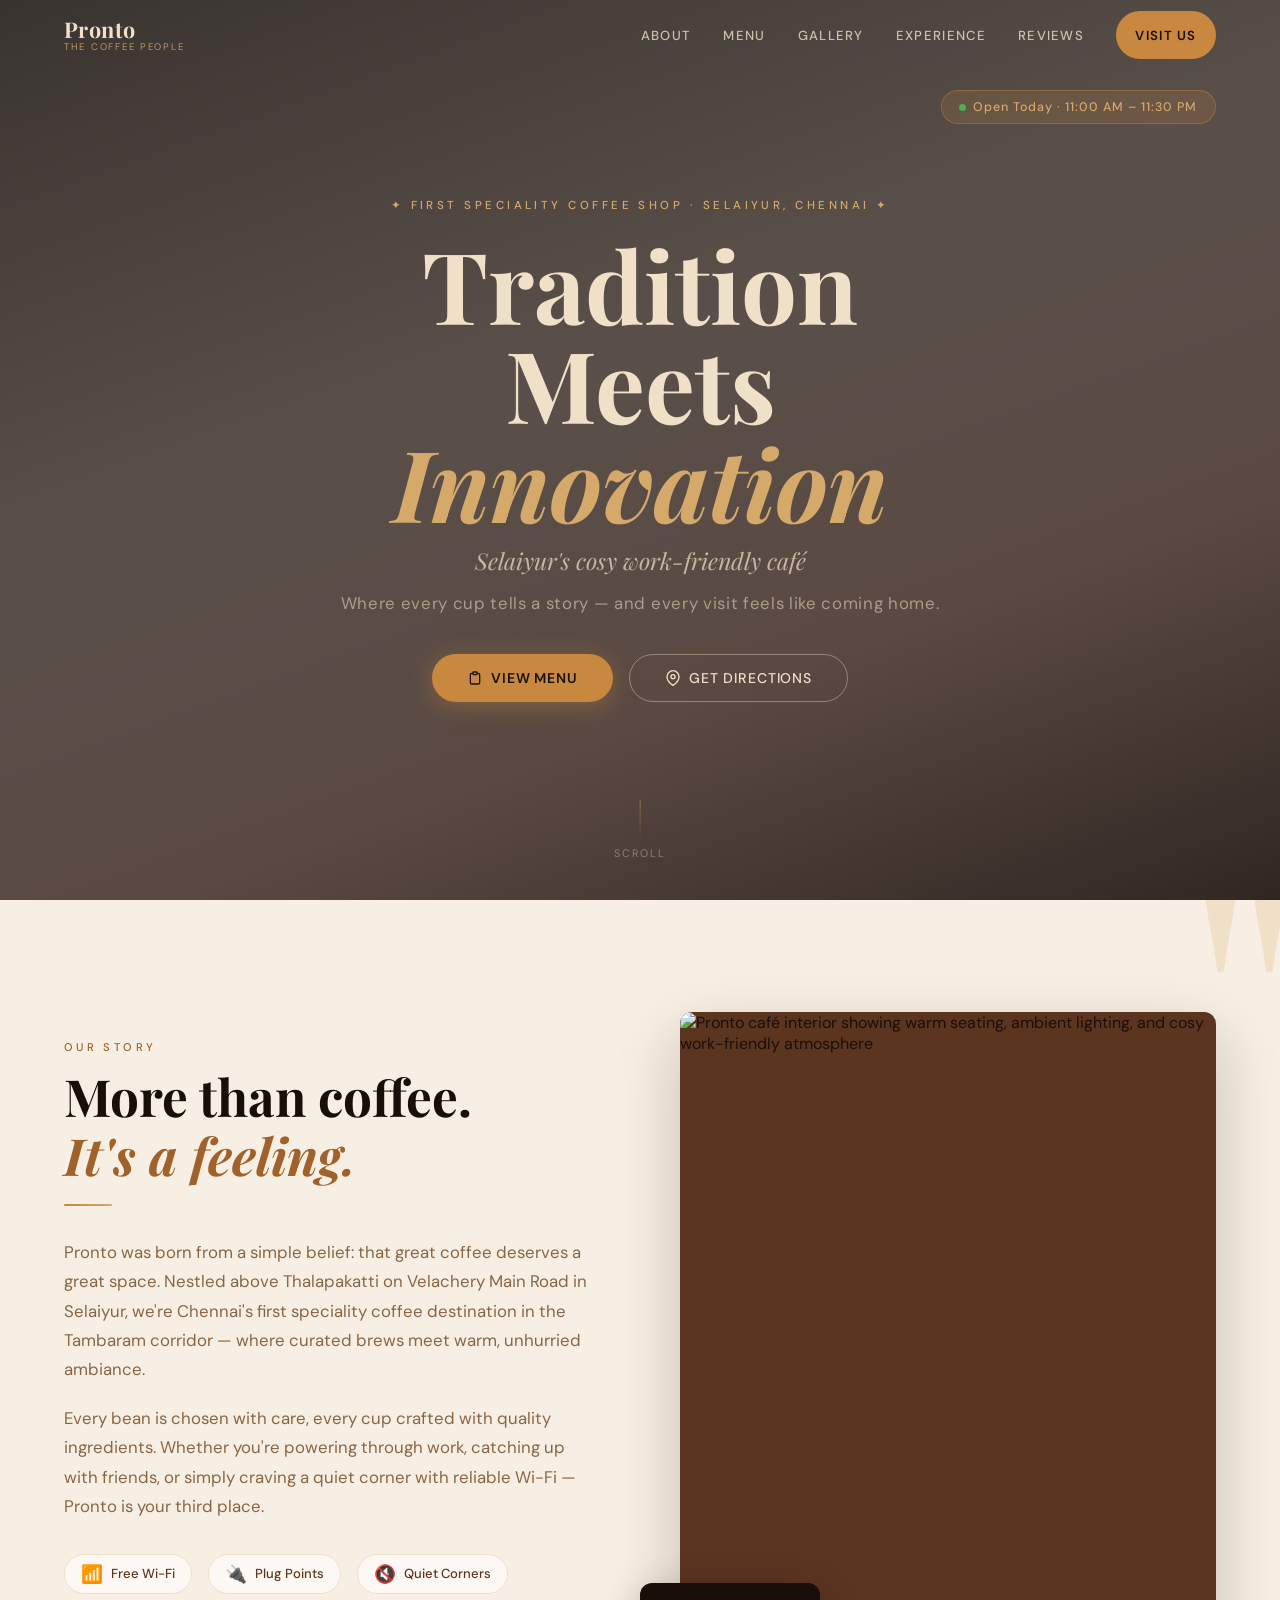
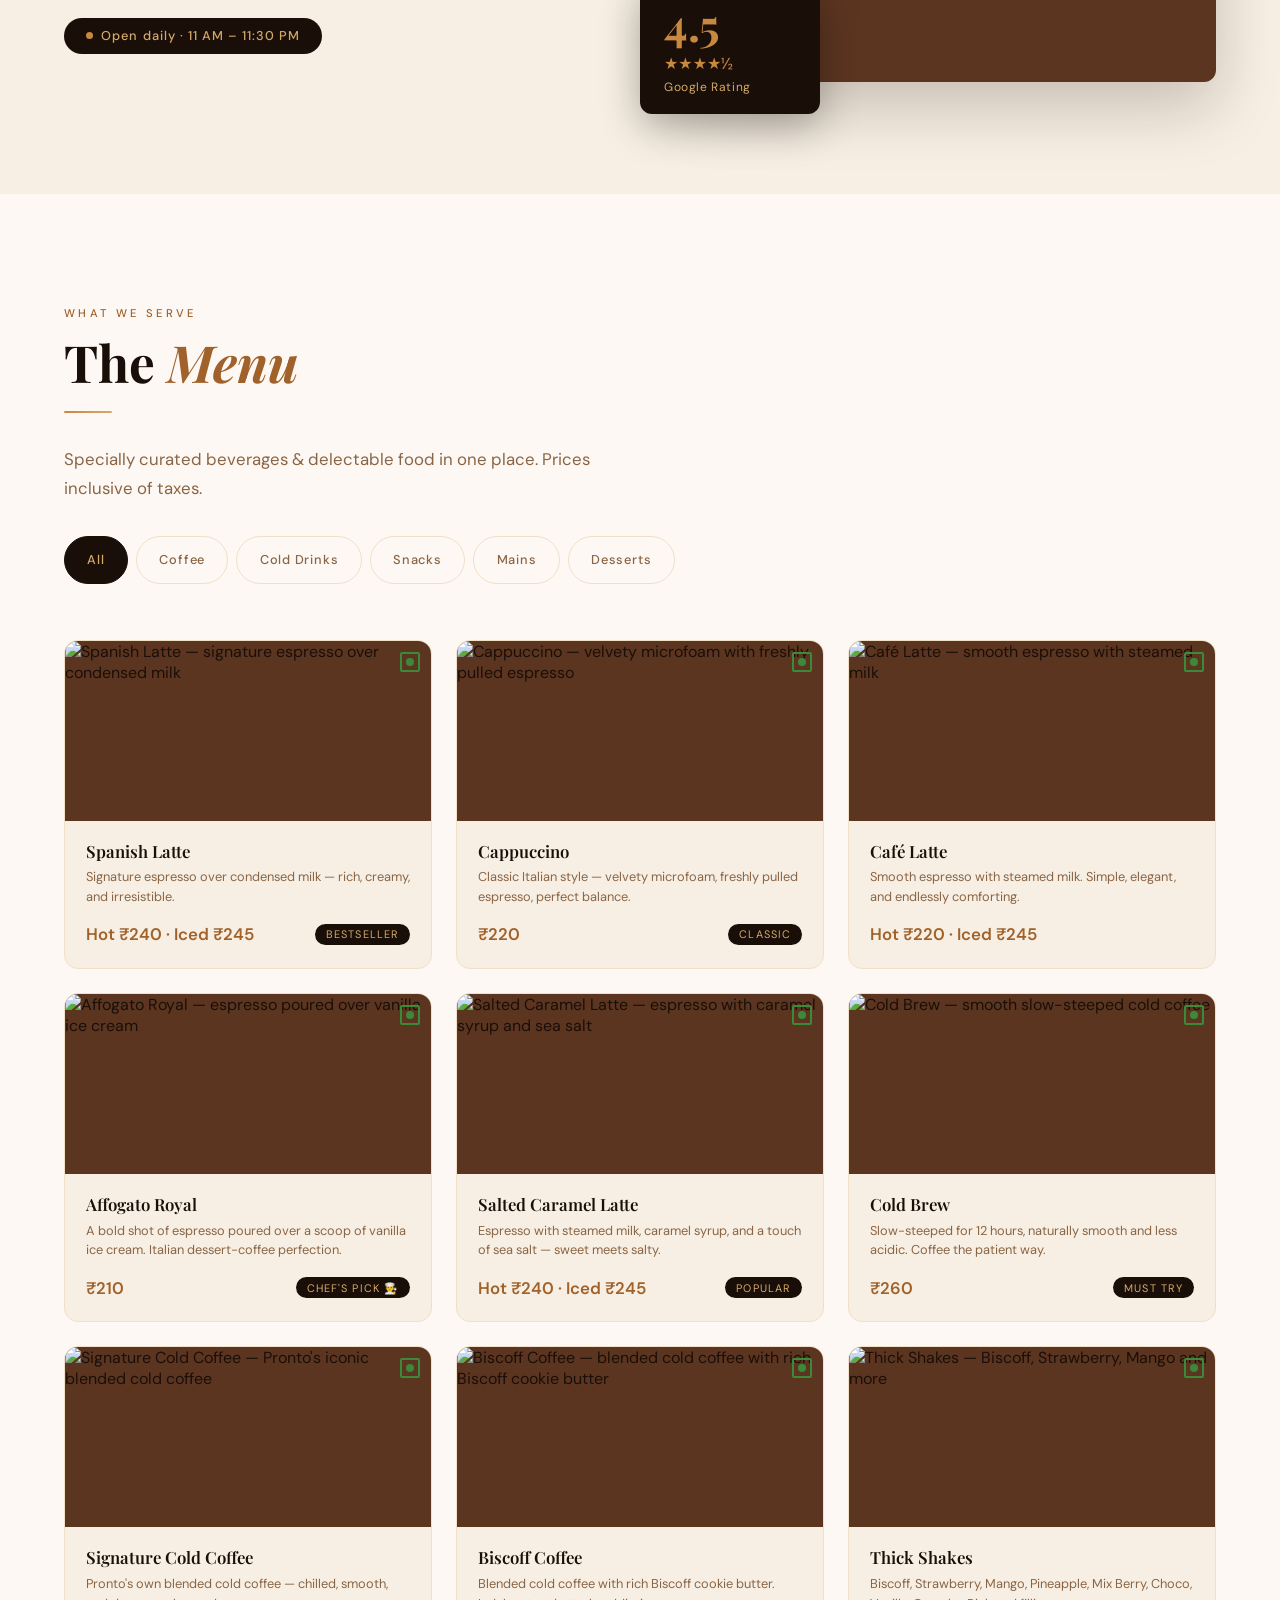
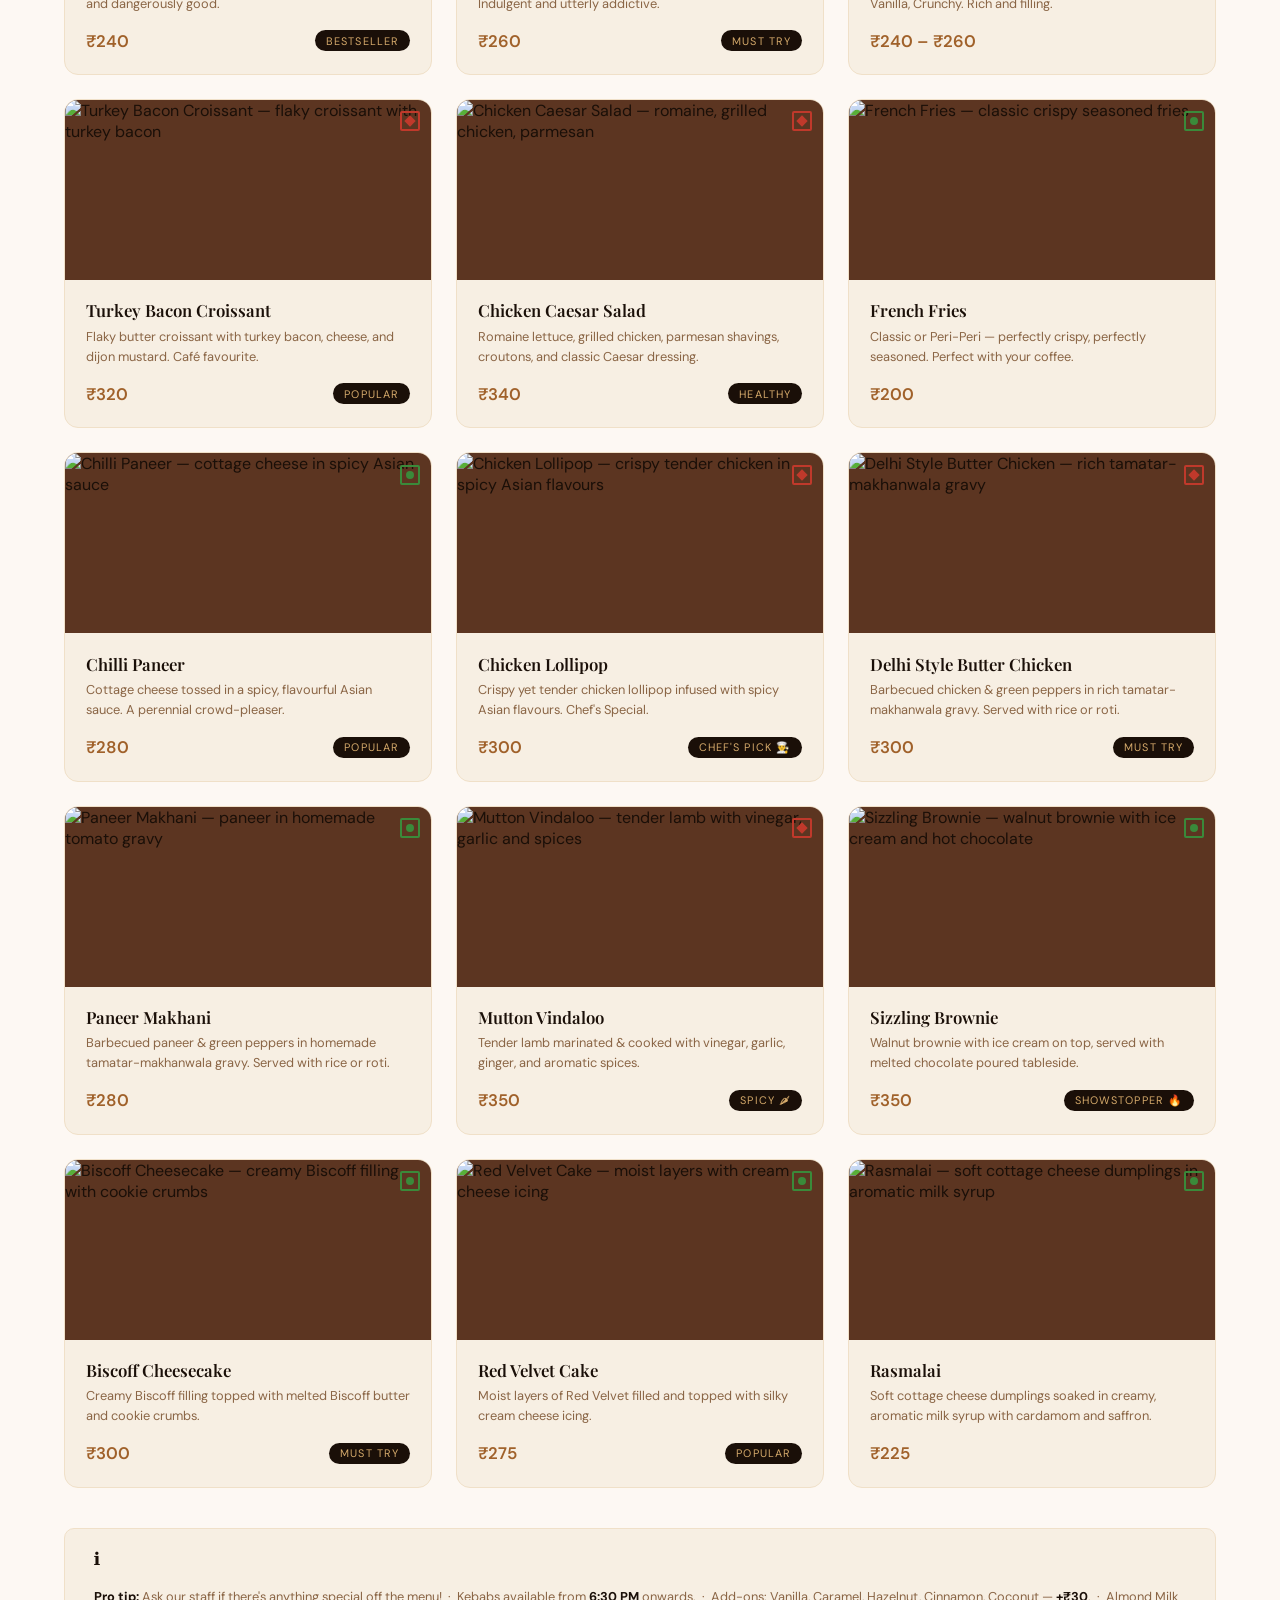
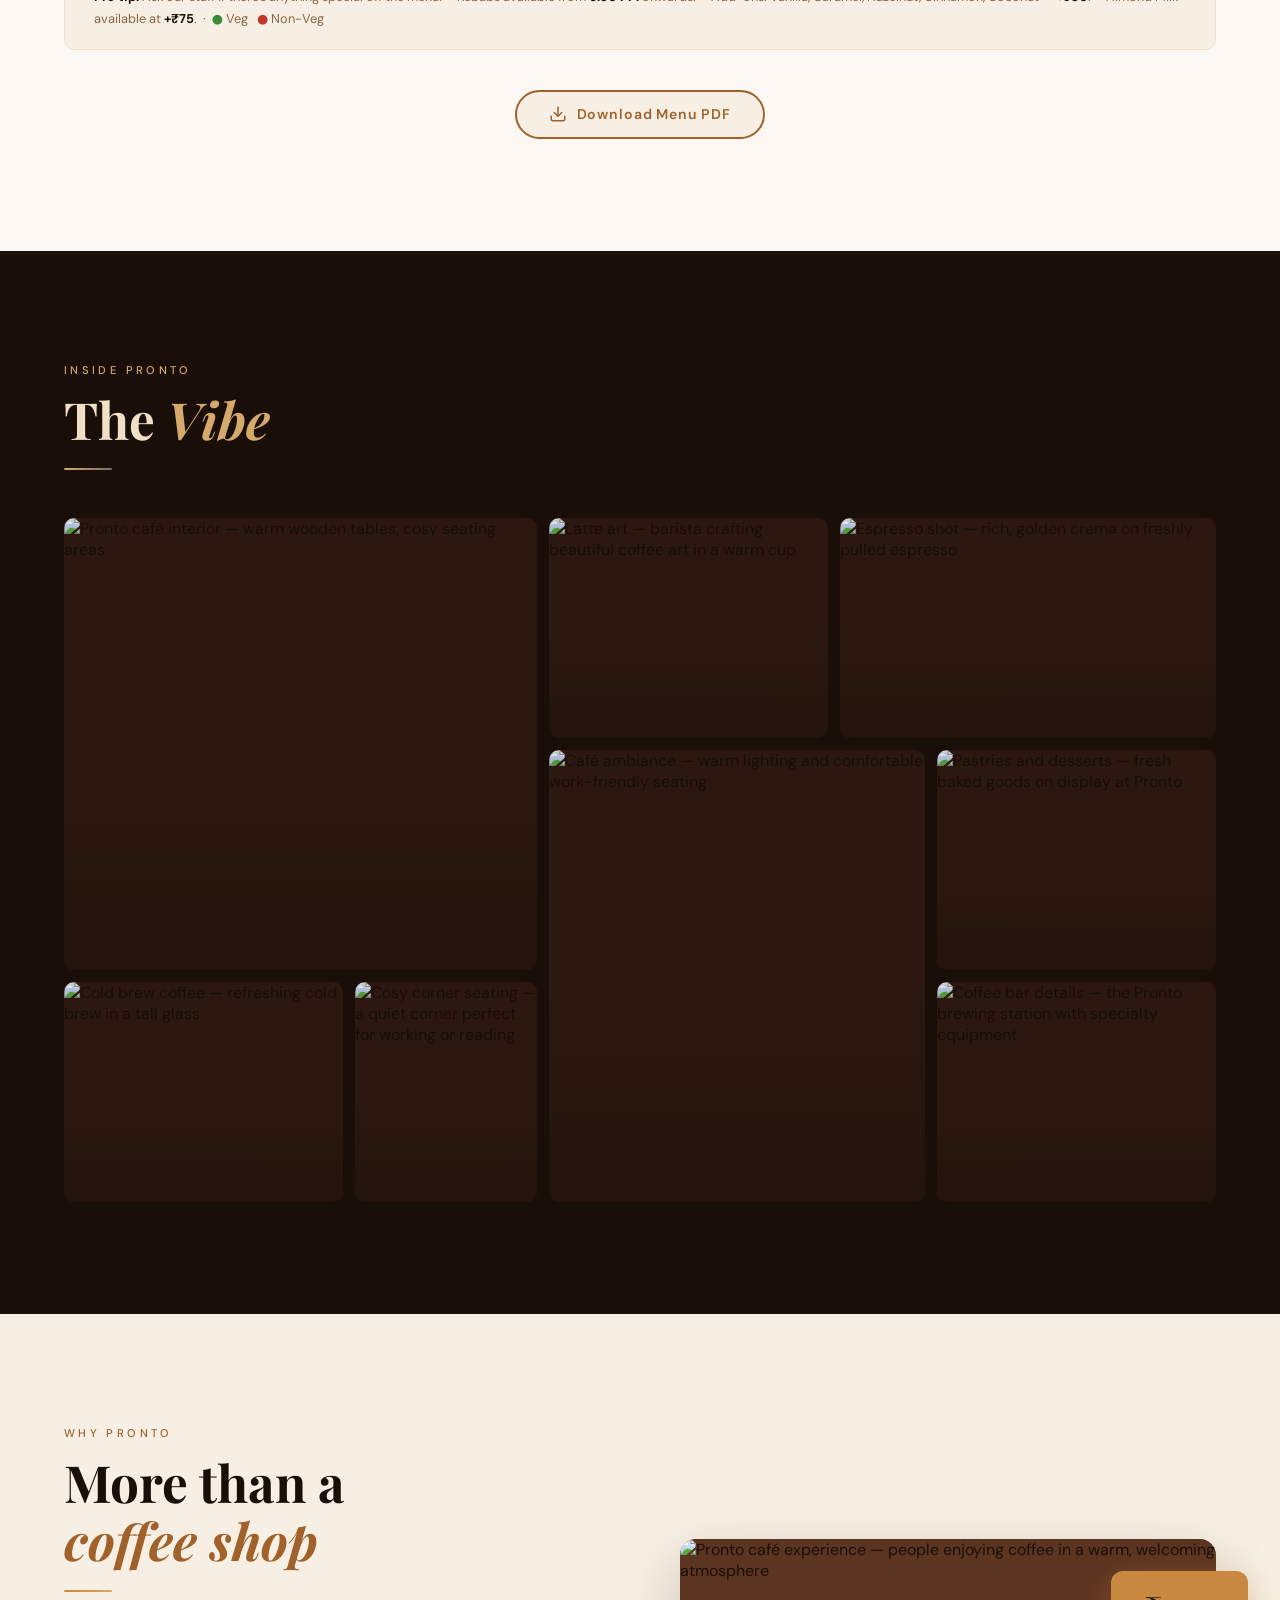
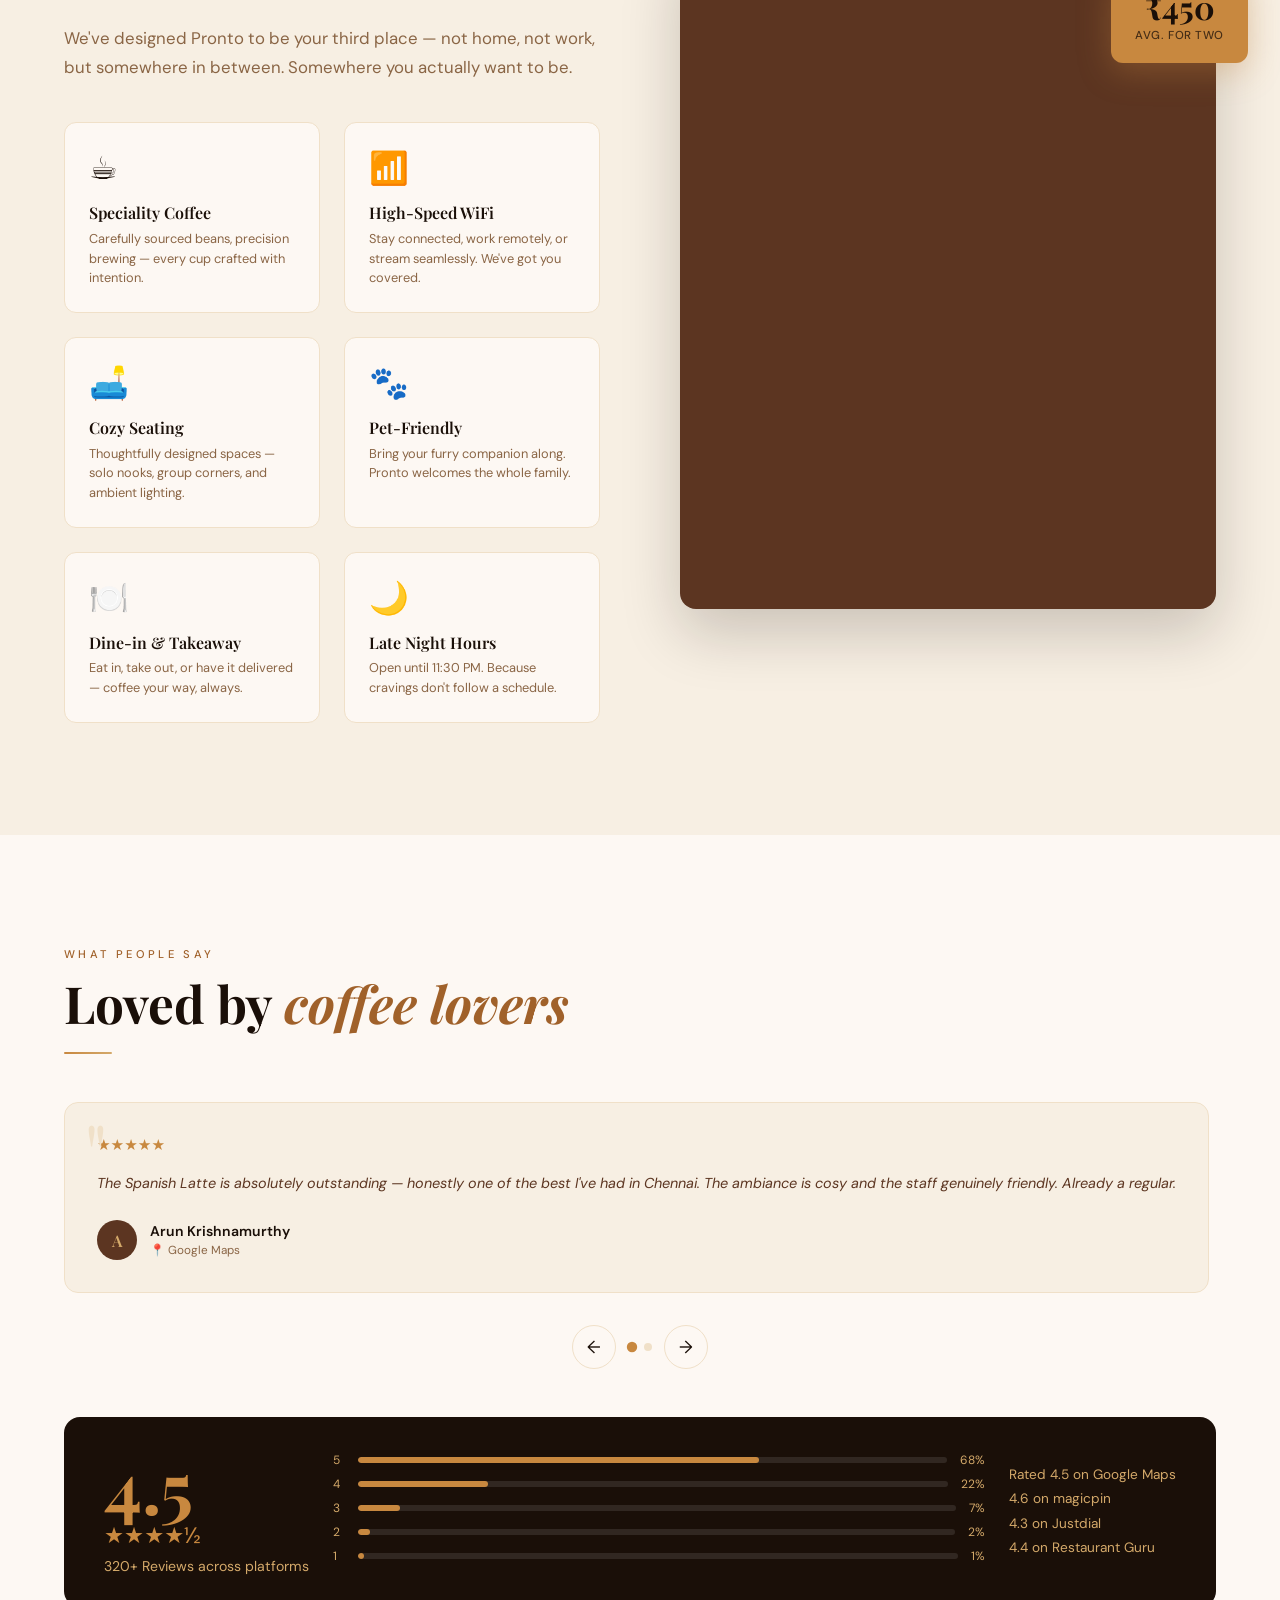
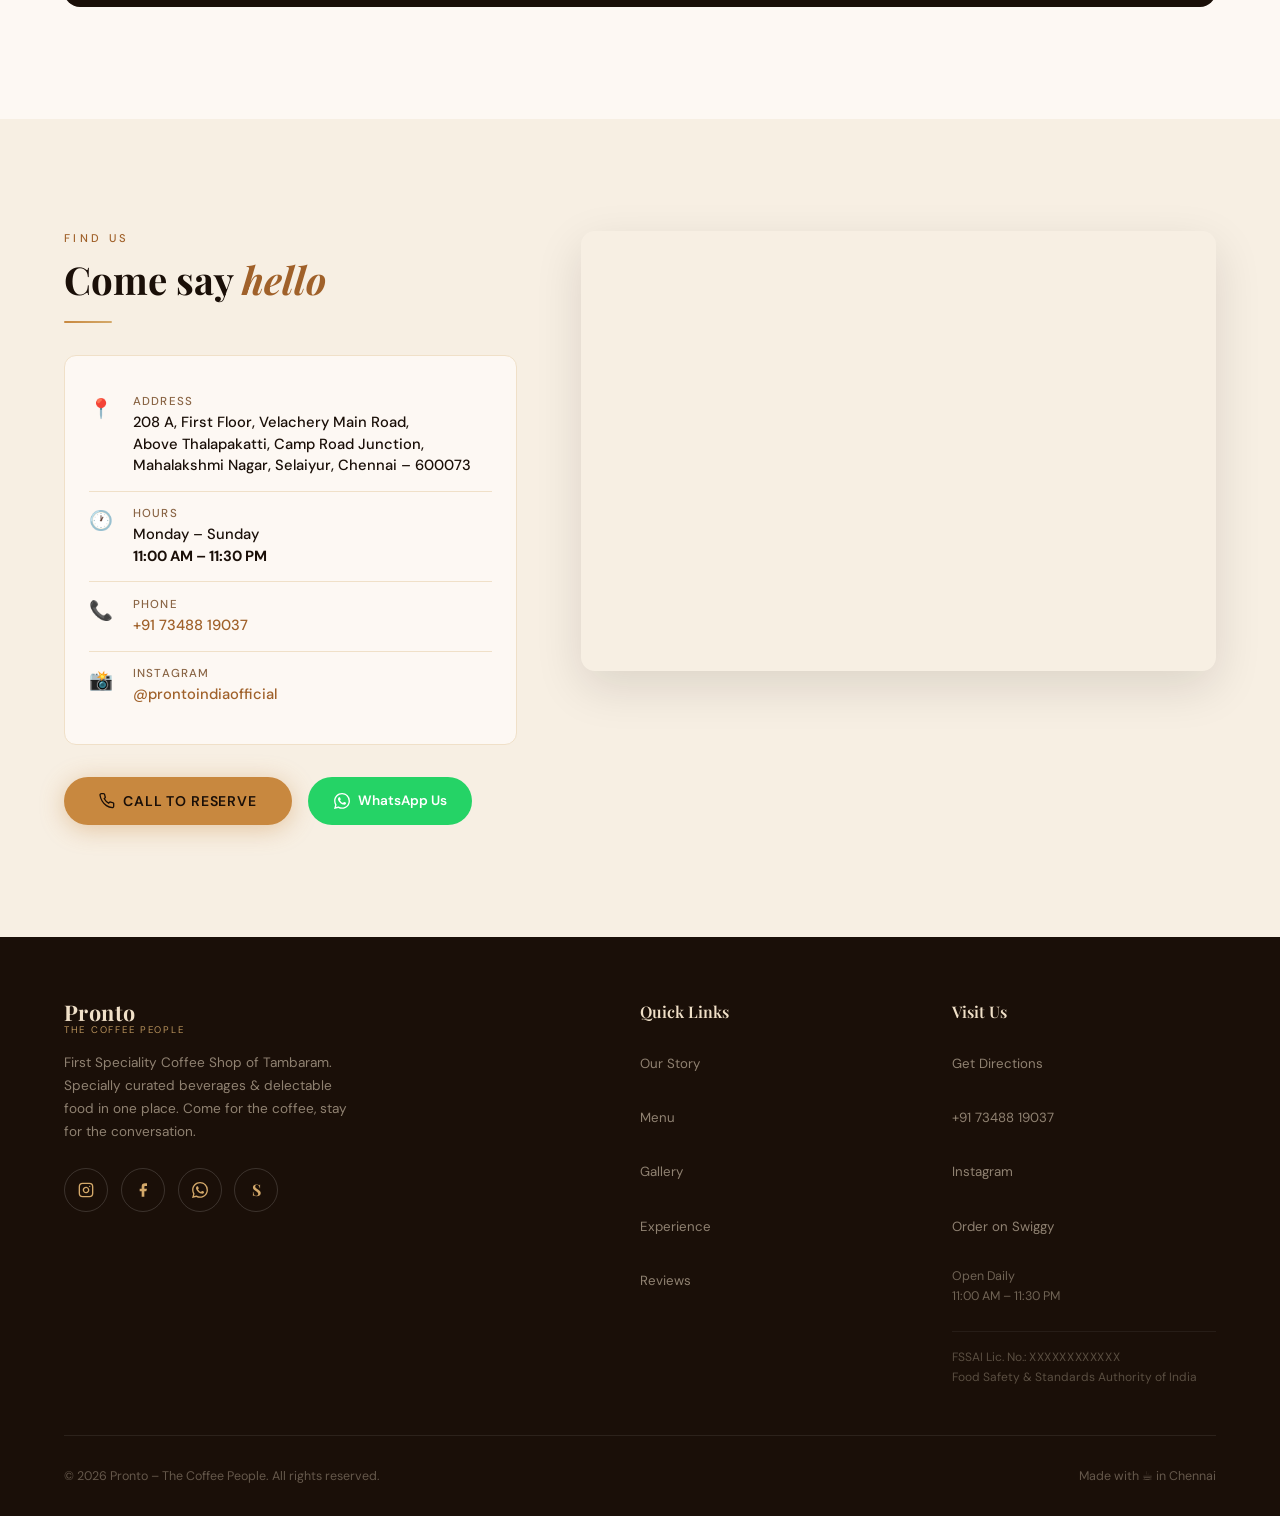
==== index.html @ de1a7214 "Add files via upload" ====
<!DOCTYPE html>
<html lang="en">
<head>
  <meta charset="UTF-8" />
  <meta name="viewport" content="width=device-width, initial-scale=1.0" />
  <title>Pronto - The Coffee People | Cafe in Selaiyur, Chennai</title>
  <meta name="description" content="Pronto – The Coffee People. Selaiyur's cosiest work-friendly speciality café above Thalapakatti, Chennai. Brewing conversations since day one. Open 11 AM–11:30 PM daily." />
  <meta name="keywords" content="cafe selaiyur, coffee shop Chennai, speciality coffee Tambaram, work friendly cafe Chennai, Pronto coffee, cafe near me Selaiyur" />
  <meta property="og:title" content="Pronto – The Coffee People | Cafe in Selaiyur, Chennai" />
  <meta property="og:description" content="Selaiyur's cosy work-friendly speciality café. Free Wi-Fi, plug points, quiet corners. Open 11 AM–11:30 PM." />
  <meta property="og:type" content="restaurant" />
  <meta name="robots" content="index, follow" />
  <link rel="preconnect" href="https://fonts.googleapis.com" />
  <link rel="preconnect" href="https://fonts.gstatic.com" crossorigin />
  <link href="https://fonts.googleapis.com/css2?family=Playfair+Display:ital,wght@0,400;0,600;0,700;1,400;1,600&family=DM+Sans:wght@300;400;500;600&display=swap" rel="stylesheet" />

  <!-- Restaurant JSON-LD Schema -->
  <script type="application/ld+json">
  {
    "@context": "https://schema.org",
    "@type": "CafeOrCoffeeShop",
    "name": "Pronto – The Coffee People",
    "description": "First Speciality Coffee Shop in Selaiyur/Tambaram, Chennai. Brewed for Conversations.",
    "url": "https://prontoindiaofficial.com",
    "telephone": "+917348819037",
    "priceRange": "₹₹",
    "servesCuisine": ["Coffee", "Continental", "Indian", "Desserts"],
    "address": {
      "@type": "PostalAddress",
      "streetAddress": "208 A, First Floor, Velachery Main Road, Above Thalapakatti, Camp Road Junction, Mahalakshmi Nagar",
      "addressLocality": "Selaiyur",
      "addressRegion": "Tamil Nadu",
      "postalCode": "600073",
      "addressCountry": "IN"
    },
    "geo": {
      "@type": "GeoCoordinates",
      "latitude": 12.9228131,
      "longitude": 80.1431467
    },
    "openingHoursSpecification": [
      {
        "@type": "OpeningHoursSpecification",
        "dayOfWeek": ["Monday","Tuesday","Wednesday","Thursday","Friday","Saturday","Sunday"],
        "opens": "11:00",
        "closes": "23:30"
      }
    ],
    "aggregateRating": {
      "@type": "AggregateRating",
      "ratingValue": "4.5",
      "reviewCount": "320",
      "bestRating": "5"
    },
    "amenityFeature": [
      {"@type": "LocationFeatureSpecification", "name": "Free Wi-Fi", "value": true},
      {"@type": "LocationFeatureSpecification", "name": "Power Outlets", "value": true},
      {"@type": "LocationFeatureSpecification", "name": "Pet Friendly", "value": true},
      {"@type": "LocationFeatureSpecification", "name": "Takeaway", "value": true}
    ],
    "sameAs": [
      "https://instagram.com/prontoindiaofficial",
      "https://www.facebook.com/cafeprontoindia/"
    ]
  }
  </script>

  <style>
    /* ========== ROOT VARIABLES ========== */
    :root {
      --espresso: #1a0f08;
      --dark-roast: #2c1810;
      --brown: #5c3521;
      --caramel: #a0612a;
      --gold: #c8883f;
      --latte: #d4a96a;
      --cream: #f0e0c8;
      --oat: #f7efe3;
      --white: #fdf8f3;
      --text-dark: #1a0f08;
      --text-mid: #5c3521;
      --text-light: #8a6545;
      --font-display: 'Playfair Display', Georgia, serif;
      --font-body: 'DM Sans', system-ui, sans-serif;
      --transition: 0.35s cubic-bezier(0.4, 0, 0.2, 1);
      --mobile-bar-height: 64px;
    }

    /* ========== RESET & BASE ========== */
    *, *::before, *::after { box-sizing: border-box; margin: 0; padding: 0; }
    html { scroll-behavior: smooth; font-size: 16px; }
    body {
      font-family: var(--font-body);
      background: var(--white);
      color: var(--text-dark);
      overflow-x: hidden;
      -webkit-font-smoothing: antialiased;
      /* Reserve space for mobile sticky bar */
      padding-bottom: var(--mobile-bar-height);
    }
    @media (min-width: 701px) { body { padding-bottom: 0; } }
    img { max-width: 100%; display: block; }
    a { color: inherit; text-decoration: none; }
    button { font-family: var(--font-body); }

    /* ========== SKIP LINK (A11y) ========== */
    .skip-link {
      position: absolute;
      top: -100px;
      left: 1rem;
      background: var(--gold);
      color: var(--espresso);
      padding: 0.5rem 1rem;
      border-radius: 4px;
      font-weight: 600;
      z-index: 9999;
      transition: top 0.2s;
    }
    .skip-link:focus { top: 1rem; }

    /* ========== SCROLL ANIMATIONS ========== */
    .reveal { opacity: 0; transform: translateY(36px); transition: opacity 0.7s ease, transform 0.7s ease; }
    .reveal.visible { opacity: 1; transform: translateY(0); }
    .reveal-left { opacity: 0; transform: translateX(-40px); transition: opacity 0.7s ease, transform 0.7s ease; }
    .reveal-left.visible { opacity: 1; transform: translateX(0); }
    .reveal-right { opacity: 0; transform: translateX(40px); transition: opacity 0.7s ease, transform 0.7s ease; }
    .reveal-right.visible { opacity: 1; transform: translateX(0); }
    @media (prefers-reduced-motion: reduce) {
      .reveal, .reveal-left, .reveal-right { opacity: 1; transform: none; transition: none; }
    }

    /* ========== NAV ========== */
    nav {
      position: fixed;
      top: 0; left: 0; right: 0;
      z-index: 100;
      padding: 0 5%;
      height: 70px;
      display: flex;
      align-items: center;
      justify-content: space-between;
      background: transparent;
      transition: background var(--transition), backdrop-filter var(--transition), box-shadow var(--transition);
    }
    nav.scrolled {
      background: rgba(26, 15, 8, 0.93);
      backdrop-filter: blur(12px);
      -webkit-backdrop-filter: blur(12px);
      box-shadow: 0 2px 30px rgba(0,0,0,0.25);
    }
    .nav-logo {
      font-family: var(--font-display);
      font-size: 1.35rem;
      font-weight: 700;
      color: var(--cream);
      letter-spacing: 0.02em;
      display: flex;
      flex-direction: column;
      line-height: 1.1;
    }
    .nav-logo span {
      font-size: 0.6rem;
      font-family: var(--font-body);
      font-weight: 400;
      letter-spacing: 0.18em;
      text-transform: uppercase;
      color: var(--latte);
      opacity: 0.85;
    }
    .nav-links {
      display: flex;
      gap: 2rem;
      list-style: none;
    }
    .nav-links a {
      font-size: 0.82rem;
      letter-spacing: 0.1em;
      text-transform: uppercase;
      color: var(--cream);
      opacity: 0.8;
      transition: opacity var(--transition), color var(--transition);
      font-weight: 500;
      min-height: 48px;
      display: flex;
      align-items: center;
    }
    .nav-links a:hover, .nav-links a:focus { opacity: 1; color: var(--latte); outline: 2px solid var(--latte); outline-offset: 4px; border-radius: 2px; }
    .nav-cta {
      background: var(--gold) !important;
      color: var(--espresso) !important;
      padding: 0.45rem 1.2rem !important;
      border-radius: 2rem;
      font-weight: 600 !important;
      opacity: 1 !important;
      transition: background var(--transition), transform var(--transition) !important;
      outline-color: var(--cream) !important;
    }
    .nav-cta:hover, .nav-cta:focus { background: var(--latte) !important; transform: scale(1.04) !important; }

    .hamburger {
      display: none;
      flex-direction: column;
      gap: 5px;
      cursor: pointer;
      background: none;
      border: none;
      padding: 12px;
      min-width: 48px;
      min-height: 48px;
      justify-content: center;
      align-items: center;
    }
    .hamburger span {
      display: block;
      width: 24px;
      height: 2px;
      background: var(--cream);
      border-radius: 2px;
      transition: var(--transition);
    }
    .hamburger:focus { outline: 2px solid var(--latte); outline-offset: 4px; border-radius: 4px; }
    .mobile-menu {
      display: none;
      position: fixed;
      top: 70px; left: 0; right: 0;
      background: rgba(26, 15, 8, 0.97);
      backdrop-filter: blur(16px);
      -webkit-backdrop-filter: blur(16px);
      padding: 1.5rem 5%;
      z-index: 99;
      flex-direction: column;
      gap: 0.5rem;
    }
    .mobile-menu.open { display: flex; }
    .mobile-menu a {
      color: var(--cream);
      font-size: 1rem;
      padding: 0.8rem 0;
      border-bottom: 1px solid rgba(255,255,255,0.08);
      letter-spacing: 0.06em;
      transition: color var(--transition);
      min-height: 48px;
      display: flex;
      align-items: center;
    }
    .mobile-menu a:hover, .mobile-menu a:focus { color: var(--latte); }

    /* ========== HERO ========== */
    #hero {
      position: relative;
      min-height: 100vh;
      display: flex;
      align-items: center;
      justify-content: center;
      overflow: hidden;
    }
    /* Full-width hero background image with overlay */
    .hero-bg {
      position: absolute;
      inset: 0;
      background-image: url('https://images.unsplash.com/photo-1554118811-1e0d58224f24?w=1600&q=85&auto=format&fit=crop');
      background-size: cover;
      background-position: center 40%;
      background-repeat: no-repeat;
    }
    .hero-bg::after {
      content: '';
      position: absolute;
      inset: 0;
      background: linear-gradient(
        160deg,
        rgba(14, 8, 4, 0.82) 0%,
        rgba(26, 14, 8, 0.72) 40%,
        rgba(44, 24, 16, 0.78) 70%,
        rgba(20, 10, 4, 0.88) 100%
      );
    }
    .hero-hours-badge {
      position: absolute;
      top: 90px;
      right: 5%;
      background: rgba(200, 136, 63, 0.18);
      border: 1px solid rgba(200, 136, 63, 0.4);
      backdrop-filter: blur(8px);
      -webkit-backdrop-filter: blur(8px);
      border-radius: 2rem;
      padding: 0.5rem 1.1rem;
      color: var(--latte);
      font-size: 0.78rem;
      font-weight: 500;
      letter-spacing: 0.08em;
      display: flex;
      align-items: center;
      gap: 0.45rem;
      z-index: 3;
    }
    .hours-dot {
      width: 7px; height: 7px;
      border-radius: 50%;
      background: #4caf50;
      animation: pulse 2s infinite;
      flex-shrink: 0;
    }
    @keyframes pulse { 0%,100% { opacity: 1; box-shadow: 0 0 0 0 rgba(76,175,80,0.5); } 50% { opacity: 0.7; box-shadow: 0 0 0 5px rgba(76,175,80,0); } }

    .hero-content {
      position: relative;
      z-index: 2;
      text-align: center;
      padding: 0 5%;
      max-width: 820px;
    }
    .hero-eyebrow {
      font-size: 0.72rem;
      letter-spacing: 0.3em;
      text-transform: uppercase;
      color: var(--latte);
      margin-bottom: 1.4rem;
      font-weight: 500;
      opacity: 0;
      animation: fadeUp 0.8s 0.3s forwards;
    }
    .hero-title {
      font-family: var(--font-display);
      font-size: clamp(2.8rem, 8vw, 6.2rem);
      font-weight: 700;
      color: var(--cream);
      line-height: 1.0;
      margin-bottom: 0.3rem;
      opacity: 0;
      animation: fadeUp 0.9s 0.5s forwards;
    }
    .hero-title em { font-style: italic; color: var(--latte); }
    .hero-tagline {
      font-family: var(--font-display);
      font-size: clamp(1rem, 2.5vw, 1.45rem);
      color: rgba(240, 224, 200, 0.72);
      font-style: italic;
      margin-top: 0.8rem;
      margin-bottom: 1rem;
      opacity: 0;
      animation: fadeUp 0.9s 0.7s forwards;
    }
    .hero-subtext {
      font-size: clamp(0.88rem, 1.8vw, 1.05rem);
      color: rgba(240, 224, 200, 0.55);
      margin-bottom: 2.5rem;
      opacity: 0;
      animation: fadeUp 0.9s 0.8s forwards;
      letter-spacing: 0.04em;
    }
    .hero-ctas {
      display: flex;
      gap: 1rem;
      justify-content: center;
      flex-wrap: wrap;
      opacity: 0;
      animation: fadeUp 0.9s 0.9s forwards;
    }
    @keyframes fadeUp {
      from { opacity: 0; transform: translateY(20px); }
      to { opacity: 1; transform: translateY(0); }
    }
    .btn-primary {
      background: var(--gold);
      color: var(--espresso);
      padding: 0.9rem 2.2rem;
      border-radius: 3rem;
      font-size: 0.88rem;
      font-weight: 600;
      letter-spacing: 0.06em;
      text-transform: uppercase;
      cursor: pointer;
      transition: background var(--transition), transform var(--transition), box-shadow var(--transition);
      border: none;
      display: inline-flex;
      align-items: center;
      gap: 0.5rem;
      box-shadow: 0 4px 24px rgba(200, 136, 63, 0.4);
      min-height: 48px;
    }
    .btn-primary:hover, .btn-primary:focus { background: var(--latte); transform: translateY(-2px); box-shadow: 0 8px 32px rgba(200, 136, 63, 0.5); outline: 2px solid var(--cream); outline-offset: 3px; }
    .btn-outline {
      background: transparent;
      color: var(--cream);
      padding: 0.88rem 2.2rem;
      border-radius: 3rem;
      font-size: 0.88rem;
      font-weight: 500;
      letter-spacing: 0.06em;
      text-transform: uppercase;
      cursor: pointer;
      border: 1.5px solid rgba(240, 224, 200, 0.4);
      display: inline-flex;
      align-items: center;
      gap: 0.5rem;
      transition: border-color var(--transition), background var(--transition), transform var(--transition);
      min-height: 48px;
    }
    .btn-outline:hover, .btn-outline:focus { border-color: var(--latte); background: rgba(212, 169, 106, 0.12); transform: translateY(-2px); outline: 2px solid var(--latte); outline-offset: 3px; }
    .hero-scroll-hint {
      position: absolute;
      bottom: 2.5rem;
      left: 50%;
      transform: translateX(-50%);
      display: flex;
      flex-direction: column;
      align-items: center;
      gap: 0.4rem;
      color: rgba(240,224,200,0.4);
      font-size: 0.68rem;
      letter-spacing: 0.18em;
      text-transform: uppercase;
      animation: bob 2s ease-in-out infinite;
      z-index: 2;
    }
    @keyframes bob {
      0%, 100% { transform: translateX(-50%) translateY(0); }
      50% { transform: translateX(-50%) translateY(6px); }
    }
    .scroll-line { width: 1px; height: 40px; background: linear-gradient(to bottom, rgba(212, 169, 106, 0.5), transparent); }

    /* ========== MOBILE STICKY BOTTOM BAR ========== */
    .mobile-bottom-bar {
      display: none;
      position: fixed;
      bottom: 0; left: 0; right: 0;
      height: var(--mobile-bar-height);
      background: var(--espresso);
      border-top: 1px solid rgba(255,255,255,0.1);
      z-index: 200;
      box-shadow: 0 -4px 20px rgba(0,0,0,0.3);
    }
    .mobile-bottom-bar-inner {
      display: flex;
      height: 100%;
    }
    .mbb-btn {
      flex: 1;
      display: flex;
      flex-direction: column;
      align-items: center;
      justify-content: center;
      gap: 4px;
      color: var(--latte);
      font-size: 0.68rem;
      font-weight: 500;
      letter-spacing: 0.05em;
      text-transform: uppercase;
      border: none;
      background: transparent;
      cursor: pointer;
      min-height: 48px;
      padding: 0;
      transition: background var(--transition), color var(--transition);
      text-decoration: none;
    }
    .mbb-btn:hover, .mbb-btn:focus { background: rgba(200,136,63,0.15); color: var(--gold); outline: none; }
    .mbb-btn:focus-visible { outline: 2px solid var(--gold); outline-offset: -2px; }
    .mbb-icon { font-size: 1.3rem; line-height: 1; }
    .mbb-divider { width: 1px; background: rgba(255,255,255,0.1); align-self: stretch; margin: 12px 0; }
    .mbb-btn.order { background: rgba(200,136,63,0.2); color: var(--gold); }
    .mbb-btn.order:hover { background: rgba(200,136,63,0.35); }

    @media (max-width: 700px) {
      .mobile-bottom-bar { display: block; }
    }

    /* ========== SECTION COMMONS ========== */
    section { padding: 7rem 5%; }
    .section-eyebrow {
      font-size: 0.7rem;
      letter-spacing: 0.3em;
      text-transform: uppercase;
      color: var(--caramel);
      margin-bottom: 0.8rem;
      font-weight: 500;
    }
    .section-title {
      font-family: var(--font-display);
      font-size: clamp(2rem, 4vw, 3.2rem);
      font-weight: 700;
      color: var(--espresso);
      line-height: 1.15;
      margin-bottom: 1.2rem;
    }
    .section-title em { font-style: italic; color: var(--caramel); }
    .section-sub {
      font-size: 1.05rem;
      color: var(--text-light);
      line-height: 1.75;
      max-width: 580px;
    }
    .divider {
      width: 48px;
      height: 2px;
      background: linear-gradient(to right, var(--gold), var(--latte));
      margin-bottom: 2rem;
      border-radius: 2px;
    }

    /* ========== ABOUT ========== */
    #about { background: var(--oat); position: relative; overflow: hidden; }
    #about::before {
      content: '"';
      font-family: var(--font-display);
      font-size: 28rem;
      color: var(--cream);
      position: absolute;
      top: -8rem; right: -2rem;
      line-height: 1;
      pointer-events: none;
      z-index: 0;
    }
    .about-inner {
      display: grid;
      grid-template-columns: 1fr 1fr;
      gap: 5rem;
      align-items: center;
      position: relative;
      z-index: 1;
      max-width: 1200px;
      margin: 0 auto;
    }
    .about-text .section-sub { max-width: 100%; }
    .about-text p + p { margin-top: 1.2rem; }
    .about-amenities {
      display: flex;
      gap: 1rem;
      margin-top: 2rem;
      flex-wrap: wrap;
    }
    .amenity-chip {
      display: flex;
      align-items: center;
      gap: 0.5rem;
      background: var(--white);
      border: 1px solid var(--cream);
      border-radius: 2rem;
      padding: 0.5rem 1rem;
      font-size: 0.82rem;
      font-weight: 500;
      color: var(--text-mid);
      transition: box-shadow var(--transition), transform var(--transition);
    }
    .amenity-chip:hover { box-shadow: 0 4px 16px rgba(26,15,8,0.1); transform: translateY(-2px); }
    .amenity-icon { font-size: 1.1rem; }
    .about-badge {
      display: inline-flex;
      align-items: center;
      gap: 0.5rem;
      margin-top: 1.5rem;
      background: var(--espresso);
      color: var(--latte);
      padding: 0.6rem 1.4rem;
      border-radius: 2rem;
      font-size: 0.8rem;
      font-weight: 500;
      letter-spacing: 0.08em;
    }
    .about-badge .dot { width: 7px; height: 7px; background: var(--gold); border-radius: 50%; animation: pulse 2s infinite; }
    .about-visual { position: relative; }
    .about-img-main {
      border-radius: 12px;
      overflow: hidden;
      box-shadow: 0 24px 64px rgba(26, 15, 8, 0.22);
      aspect-ratio: 4/5;
      background: var(--brown);
    }
    .about-img-main img { width: 100%; height: 100%; object-fit: cover; transition: transform 0.6s ease; }
    .about-img-main:hover img { transform: scale(1.03); }
    .about-float-card {
      position: absolute;
      bottom: -2rem; left: -2.5rem;
      background: var(--espresso);
      color: var(--cream);
      border-radius: 12px;
      padding: 1.2rem 1.5rem;
      box-shadow: 0 12px 40px rgba(0,0,0,0.3);
      min-width: 180px;
    }
    .about-float-card .big-num { font-family: var(--font-display); font-size: 2.8rem; font-weight: 700; color: var(--gold); line-height: 1; }
    .about-float-card p { font-size: 0.75rem; color: var(--latte); margin-top: 0.3rem; letter-spacing: 0.05em; }
    .stars-row { color: var(--gold); font-size: 1rem; margin-top: 0.4rem; }

    /* ========== MENU ========== */
    #menu { background: var(--white); }
    .menu-header { max-width: 1200px; margin: 0 auto 3.5rem; }
    .menu-tabs {
      display: flex;
      gap: 0.5rem;
      margin-top: 2rem;
      flex-wrap: wrap;
      role: tablist;
    }
    .menu-tab {
      padding: 0.5rem 1.4rem;
      border-radius: 2rem;
      font-size: 0.8rem;
      font-weight: 500;
      letter-spacing: 0.06em;
      cursor: pointer;
      border: 1.5px solid var(--cream);
      color: var(--text-light);
      background: transparent;
      transition: all var(--transition);
      min-height: 48px;
    }
    .menu-tab.active, .menu-tab:hover, .menu-tab:focus {
      background: var(--espresso);
      color: var(--latte);
      border-color: var(--espresso);
      outline: none;
    }
    .menu-tab:focus-visible { outline: 2px solid var(--caramel); outline-offset: 2px; }
    .menu-grid {
      display: grid;
      grid-template-columns: repeat(3, 1fr);
      gap: 1.5rem;
      max-width: 1200px;
      margin: 0 auto;
    }
    .menu-card {
      background: var(--oat);
      border-radius: 14px;
      overflow: hidden;
      border: 1px solid var(--cream);
      transition: transform var(--transition), box-shadow var(--transition);
      cursor: default;
      position: relative;
    }
    .menu-card:hover { transform: translateY(-6px); box-shadow: 0 16px 48px rgba(26, 15, 8, 0.12); }
    .menu-card-img { height: 180px; overflow: hidden; background: var(--brown); position: relative; }
    .menu-card-img img { width: 100%; height: 100%; object-fit: cover; transition: transform 0.5s ease; }
    .menu-card:hover .menu-card-img img { transform: scale(1.07); }
    .menu-card-veg {
      position: absolute;
      top: 0.7rem; right: 0.7rem;
      width: 20px; height: 20px;
      border: 2px solid #3a8a3a;
      border-radius: 2px;
      display: flex;
      align-items: center;
      justify-content: center;
    }
    .menu-card-veg::after { content: ''; width: 8px; height: 8px; background: #3a8a3a; border-radius: 50%; }
    .menu-card-veg.non-veg { border-color: #c0392b; }
    .menu-card-veg.non-veg::after { background: #c0392b; border-radius: 0; transform: rotate(45deg); }
    .menu-card-body { padding: 1.2rem 1.3rem 1.4rem; }
    .menu-card-name { font-family: var(--font-display); font-size: 1.05rem; font-weight: 600; color: var(--espresso); margin-bottom: 0.35rem; }
    .menu-card-desc { font-size: 0.8rem; color: var(--text-light); line-height: 1.55; min-height: 2.5rem; }
    .menu-card-footer { display: flex; align-items: center; justify-content: space-between; margin-top: 1rem; flex-wrap: wrap; gap: 0.4rem; }
    .menu-price { font-size: 1.05rem; font-weight: 600; color: var(--caramel); }
    .menu-tag { font-size: 0.68rem; letter-spacing: 0.1em; text-transform: uppercase; background: var(--espresso); color: var(--latte); padding: 0.22rem 0.7rem; border-radius: 1rem; }
    .menu-card[data-cat] { display: block; }

    /* Download Menu CTA */
    .menu-download-wrap {
      max-width: 1200px;
      margin: 2.5rem auto 0;
      text-align: center;
    }
    .btn-download {
      display: inline-flex;
      align-items: center;
      gap: 0.6rem;
      background: var(--oat);
      border: 2px solid var(--caramel);
      color: var(--caramel);
      padding: 0.85rem 2rem;
      border-radius: 2rem;
      font-size: 0.88rem;
      font-weight: 600;
      letter-spacing: 0.06em;
      cursor: pointer;
      transition: all var(--transition);
      min-height: 48px;
    }
    .btn-download:hover, .btn-download:focus { background: var(--caramel); color: var(--white); transform: translateY(-2px); box-shadow: 0 8px 24px rgba(160,97,42,0.3); }
    .btn-download svg { flex-shrink: 0; }

    /* ========== GALLERY ========== */
    #gallery { background: var(--espresso); padding: 7rem 5%; }
    #gallery .section-eyebrow { color: var(--latte); }
    #gallery .section-title { color: var(--cream); }
    #gallery .divider { background: linear-gradient(to right, var(--latte), rgba(255,255,255,0.4)); }
    .gallery-grid {
      display: grid;
      grid-template-columns: repeat(12, 1fr);
      grid-template-rows: repeat(3, 220px);
      gap: 12px;
      max-width: 1200px;
      margin: 3rem auto 0;
    }
    .g-item {
      border-radius: 10px;
      overflow: hidden;
      position: relative;
      background: var(--dark-roast);
      contain: layout paint;
    }
    .g-item img { width: 100%; height: 100%; object-fit: cover; transition: transform 0.55s ease, filter 0.55s ease; filter: brightness(0.88); }
    .g-item:hover img { transform: scale(1.07); filter: brightness(1); }
    .g-item::after { content: ''; position: absolute; inset: 0; background: linear-gradient(to top, rgba(26,15,8,0.5), transparent 50%); pointer-events: none; }
    .g-item-1 { grid-column: 1 / 6; grid-row: 1 / 3; }
    .g-item-2 { grid-column: 6 / 9; grid-row: 1 / 2; }
    .g-item-3 { grid-column: 9 / 13; grid-row: 1 / 2; }
    .g-item-4 { grid-column: 6 / 10; grid-row: 2 / 4; }
    .g-item-5 { grid-column: 10 / 13; grid-row: 2 / 3; }
    .g-item-6 { grid-column: 1 / 4; grid-row: 3 / 4; }
    .g-item-7 { grid-column: 4 / 6; grid-row: 3 / 4; }
    .g-item-8 { grid-column: 10 / 13; grid-row: 3 / 4; }

    /* ========== EXPERIENCE ========== */
    #experience { background: var(--oat); }
    .exp-inner { max-width: 1200px; margin: 0 auto; display: grid; grid-template-columns: 1fr 1fr; gap: 5rem; align-items: center; }
    .exp-features { display: grid; grid-template-columns: 1fr 1fr; gap: 1.5rem; margin-top: 2.5rem; }
    .exp-feature {
      background: var(--white);
      border-radius: 12px;
      padding: 1.5rem;
      border: 1px solid var(--cream);
      transition: box-shadow var(--transition), transform var(--transition);
    }
    .exp-feature:hover { box-shadow: 0 8px 32px rgba(26, 15, 8, 0.1); transform: translateY(-3px); }
    .exp-icon { font-size: 2rem; margin-bottom: 0.8rem; }
    .exp-feature h3 { font-family: var(--font-display); font-size: 1rem; font-weight: 600; color: var(--espresso); margin-bottom: 0.35rem; }
    .exp-feature p { font-size: 0.8rem; color: var(--text-light); line-height: 1.55; }
    .exp-visual { position: relative; }
    .exp-img-wrap { border-radius: 16px; overflow: hidden; aspect-ratio: 4/5; background: var(--brown); box-shadow: 0 24px 60px rgba(26, 15, 8, 0.2); }
    .exp-img-wrap img { width: 100%; height: 100%; object-fit: cover; }
    .exp-float {
      position: absolute; top: 2rem; right: -2rem;
      background: var(--gold);
      border-radius: 12px;
      padding: 1.2rem 1.5rem;
      text-align: center;
      box-shadow: 0 8px 32px rgba(200, 136, 63, 0.35);
    }
    .exp-float .big { font-family: var(--font-display); font-size: 2rem; font-weight: 700; color: var(--espresso); line-height: 1; }
    .exp-float small { font-size: 0.72rem; color: var(--espresso); opacity: 0.75; font-weight: 500; letter-spacing: 0.05em; text-transform: uppercase; }

    /* ========== REVIEWS ========== */
    #reviews { background: var(--white); }
    .reviews-header { max-width: 1200px; margin: 0 auto 3rem; }
    /* Carousel wrapper */
    .reviews-carousel-wrap {
      max-width: 1200px;
      margin: 0 auto;
      position: relative;
    }
    .reviews-carousel {
      display: flex;
      gap: 1.5rem;
      overflow: hidden;
      scroll-behavior: smooth;
    }
    .review-card {
      background: var(--oat);
      border-radius: 14px;
      padding: 2rem;
      border: 1px solid var(--cream);
      position: relative;
      transition: box-shadow var(--transition), transform var(--transition);
      min-width: calc(33.33% - 1rem);
      flex-shrink: 0;
    }
    @media (max-width: 900px) { .review-card { min-width: calc(50% - 0.75rem); } }
    @media (max-width: 600px) { .review-card { min-width: calc(100% - 0rem); } }
    .review-card:hover { box-shadow: 0 12px 40px rgba(26, 15, 8, 0.1); transform: translateY(-4px); }
    .review-card::before { content: '"'; font-family: var(--font-display); font-size: 5rem; color: var(--cream); position: absolute; top: 0.5rem; left: 1.2rem; line-height: 1; pointer-events: none; }
    .review-stars { color: var(--gold); font-size: 0.95rem; margin-bottom: 1rem; }
    .review-text { font-size: 0.9rem; color: var(--text-mid); line-height: 1.75; font-style: italic; margin-bottom: 1.5rem; }
    .review-author { display: flex; align-items: center; gap: 0.8rem; }
    .review-avatar { width: 40px; height: 40px; border-radius: 50%; background: var(--brown); display: flex; align-items: center; justify-content: center; font-size: 1rem; color: var(--latte); font-weight: 600; font-family: var(--font-display); flex-shrink: 0; }
    .review-name { font-weight: 600; font-size: 0.88rem; color: var(--espresso); }
    .review-via { font-size: 0.73rem; color: var(--text-light); margin-top: 0.1rem; }
    .carousel-controls {
      display: flex;
      gap: 0.75rem;
      margin-top: 2rem;
      justify-content: center;
      align-items: center;
    }
    .carousel-btn {
      width: 44px; height: 44px;
      border-radius: 50%;
      border: 1.5px solid var(--cream);
      background: var(--white);
      color: var(--espresso);
      cursor: pointer;
      display: flex;
      align-items: center;
      justify-content: center;
      font-size: 1.1rem;
      transition: all var(--transition);
    }
    .carousel-btn:hover, .carousel-btn:focus { background: var(--espresso); color: var(--latte); border-color: var(--espresso); outline: 2px solid var(--caramel); outline-offset: 2px; }
    .carousel-dots { display: flex; gap: 0.5rem; align-items: center; }
    .carousel-dot {
      width: 8px; height: 8px;
      border-radius: 50%;
      background: var(--cream);
      border: none;
      cursor: pointer;
      transition: background var(--transition), transform var(--transition);
      padding: 0;
    }
    .carousel-dot.active { background: var(--gold); transform: scale(1.3); }
    .overall-rating {
      display: flex;
      align-items: center;
      gap: 1.5rem;
      background: var(--espresso);
      border-radius: 16px;
      padding: 2rem 2.5rem;
      margin-top: 3rem;
      max-width: 1200px;
      margin-left: auto;
      margin-right: auto;
      flex-wrap: wrap;
    }
    .overall-rating .big-num { font-family: var(--font-display); font-size: 4.5rem; font-weight: 700; color: var(--gold); line-height: 1; }
    .overall-rating .stars { color: var(--gold); font-size: 1.4rem; margin-bottom: 0.4rem; }
    .overall-rating p { color: var(--latte); font-size: 0.88rem; }
    .rating-bars { flex: 1; min-width: 200px; }
    .rating-bar { display: flex; align-items: center; gap: 0.8rem; margin-bottom: 0.5rem; }
    .rating-bar span { font-size: 0.75rem; color: var(--latte); min-width: 12px; }
    .bar-track { flex: 1; height: 6px; background: rgba(255,255,255,0.1); border-radius: 3px; overflow: hidden; }
    .bar-fill { height: 100%; background: var(--gold); border-radius: 3px; }
    .rating-count { font-size: 0.75rem; color: var(--text-light); white-space: nowrap; }

    /* ========== LOCATION ========== */
    #location { background: var(--oat); }
    .location-inner {
      max-width: 1200px;
      margin: 0 auto;
      display: grid;
      grid-template-columns: 1fr 1.4fr;
      gap: 4rem;
      align-items: start;
    }
    .info-block { background: var(--white); border-radius: 12px; padding: 1.5rem; margin-top: 1.5rem; border: 1px solid var(--cream); }
    .info-row { display: flex; gap: 1rem; align-items: flex-start; padding: 0.9rem 0; border-bottom: 1px solid var(--cream); }
    .info-row:last-child { border-bottom: none; }
    .info-icon { font-size: 1.2rem; width: 28px; flex-shrink: 0; margin-top: 0.1rem; }
    .info-label { font-size: 0.72rem; letter-spacing: 0.1em; text-transform: uppercase; color: var(--text-light); font-weight: 500; margin-bottom: 0.2rem; }
    .info-val { font-size: 0.92rem; color: var(--espresso); font-weight: 500; line-height: 1.45; }
    .info-val a { color: var(--caramel); }
    .info-val a:hover, .info-val a:focus { text-decoration: underline; }
    .location-ctas { display: flex; gap: 1rem; flex-wrap: wrap; margin-top: 2rem; }
    .btn-whatsapp {
      display: inline-flex;
      align-items: center;
      gap: 0.5rem;
      background: #25D366;
      color: #fff;
      padding: 0.85rem 1.6rem;
      border-radius: 2rem;
      font-size: 0.85rem;
      font-weight: 600;
      min-height: 48px;
      transition: background var(--transition), transform var(--transition);
    }
    .btn-whatsapp:hover, .btn-whatsapp:focus { background: #1ebe5a; transform: translateY(-2px); outline: 2px solid #25D366; outline-offset: 3px; }
    .map-embed { border-radius: 14px; overflow: hidden; box-shadow: 0 16px 48px rgba(26, 15, 8, 0.12); height: 440px; }
    .map-embed iframe { width: 100%; height: 100%; border: none; display: block; }

    /* ========== FOOTER ========== */
    footer { background: var(--espresso); padding: 4rem 5% 2rem; }
    .footer-inner {
      max-width: 1200px;
      margin: 0 auto;
      display: grid;
      grid-template-columns: 2fr 1fr 1fr;
      gap: 3rem;
      padding-bottom: 3rem;
      border-bottom: 1px solid rgba(255,255,255,0.08);
    }
    .footer-brand .nav-logo { margin-bottom: 1rem; }
    .footer-brand p { font-size: 0.85rem; color: rgba(240, 224, 200, 0.55); line-height: 1.7; max-width: 300px; }
    .footer-social { display: flex; gap: 0.8rem; margin-top: 1.5rem; }
    .social-link {
      width: 44px; height: 44px;
      border-radius: 50%;
      border: 1px solid rgba(255,255,255,0.15);
      display: flex;
      align-items: center;
      justify-content: center;
      color: var(--latte);
      font-size: 0.9rem;
      transition: background var(--transition), border-color var(--transition), transform var(--transition);
    }
    .social-link:hover, .social-link:focus { background: var(--gold); border-color: var(--gold); color: var(--espresso); transform: translateY(-2px); outline: 2px solid var(--latte); outline-offset: 2px; }
    .footer-col h4 { font-family: var(--font-display); font-size: 1rem; color: var(--cream); margin-bottom: 1.2rem; font-weight: 600; }
    .footer-col ul { list-style: none; }
    .footer-col ul li { margin-bottom: 0.65rem; }
    .footer-col ul li a { font-size: 0.83rem; color: rgba(240, 224, 200, 0.55); transition: color var(--transition); min-height: 44px; display: inline-flex; align-items: center; }
    .footer-col ul li a:hover, .footer-col ul li a:focus { color: var(--latte); }
    .fssai-note { font-size: 0.75rem; color: rgba(240,224,200,0.3); margin-top: 1.5rem; line-height: 1.6; border-top: 1px solid rgba(255,255,255,0.06); padding-top: 1rem; }
    .footer-bottom {
      max-width: 1200px;
      margin: 2rem auto 0;
      display: flex;
      justify-content: space-between;
      align-items: center;
      flex-wrap: wrap;
      gap: 1rem;
    }
    .footer-bottom p { font-size: 0.78rem; color: rgba(240,224,200,0.35); }
    .footer-bottom a { color: var(--latte); }

    /* ========== RESPONSIVE ========== */
    @media (max-width: 1100px) {
      .menu-grid { grid-template-columns: repeat(2, 1fr); }
    }
    @media (max-width: 900px) {
      .about-inner, .exp-inner, .location-inner { grid-template-columns: 1fr; gap: 3rem; }
      .about-float-card { left: 1rem; }
      .exp-float { right: 1rem; }
      .gallery-grid { grid-template-columns: 1fr 1fr; grid-template-rows: auto; }
      .g-item { grid-column: auto !important; grid-row: auto !important; height: 200px; }
      .footer-inner { grid-template-columns: 1fr; gap: 2rem; }
      .menu-grid { grid-template-columns: repeat(2, 1fr); }
    }
    @media (max-width: 700px) {
      nav { padding: 0 4%; }
      .nav-links { display: none; }
      .hamburger { display: flex; }
      section { padding: 5rem 4%; }
      .exp-features { grid-template-columns: 1fr; }
      .hero-ctas { flex-direction: column; align-items: center; }
      .hero-hours-badge { top: 80px; font-size: 0.72rem; }
      .menu-grid { grid-template-columns: 1fr; }
      .about-amenities { gap: 0.75rem; }
    }
    @media (max-width: 480px) {
      .gallery-grid { grid-template-columns: 1fr; }
      .g-item { height: 220px; }
      .overall-rating { flex-direction: column; }
      .location-ctas { flex-direction: column; }
    }
  </style>
</head>
<body>

  <!-- Skip Navigation -->
  <a href="#main-content" class="skip-link">Skip to main content</a>

  <!-- NAV -->
  <nav id="navbar" role="navigation" aria-label="Main navigation">
    <a href="#hero" class="nav-logo" aria-label="Pronto – The Coffee People, home">
      Pronto
      <span>The Coffee People</span>
    </a>
    <ul class="nav-links" role="list">
      <li><a href="#about">About</a></li>
      <li><a href="#menu">Menu</a></li>
      <li><a href="#gallery">Gallery</a></li>
      <li><a href="#experience">Experience</a></li>
      <li><a href="#reviews">Reviews</a></li>
      <li><a href="#location" class="nav-cta">Visit Us</a></li>
    </ul>
    <button class="hamburger" id="hamburger" aria-label="Open navigation menu" aria-expanded="false" aria-controls="mobileMenu">
      <span aria-hidden="true"></span>
      <span aria-hidden="true"></span>
      <span aria-hidden="true"></span>
    </button>
  </nav>

  <div class="mobile-menu" id="mobileMenu" role="dialog" aria-label="Mobile navigation">
    <a href="#about" onclick="closeMobile()">About</a>
    <a href="#menu" onclick="closeMobile()">Menu</a>
    <a href="#gallery" onclick="closeMobile()">Gallery</a>
    <a href="#experience" onclick="closeMobile()">Experience</a>
    <a href="#reviews" onclick="closeMobile()">Reviews</a>
    <a href="#location" onclick="closeMobile()">Visit Us</a>
  </div>

  <main id="main-content">

  <!-- HERO -->
  <section id="hero" aria-label="Welcome to Pronto">
    <!-- Full-width café interior image -->
    <div class="hero-bg" role="img" aria-label="Pronto café interior — warm, cosy atmosphere"></div>

    <!-- Hours badge -->
    <div class="hero-hours-badge" aria-label="Open today 11:00 AM to 11:30 PM">
      <span class="hours-dot" aria-hidden="true"></span>
      Open Today · 11:00 AM – 11:30 PM
    </div>

    <div class="hero-content">
      <p class="hero-eyebrow" aria-hidden="true">✦ First Speciality Coffee Shop · Selaiyur, Chennai ✦</p>
      <h1 class="hero-title">Tradition Meets<br /><em>Innovation</em></h1>
      <p class="hero-tagline">Selaiyur's cosy work-friendly café</p>
      <p class="hero-subtext">Where every cup tells a story — and every visit feels like coming home.</p>
      <div class="hero-ctas">
        <a href="#menu" class="btn-primary">
          <svg width="16" height="16" viewBox="0 0 24 24" fill="none" stroke="currentColor" stroke-width="2" aria-hidden="true"><path d="M9 5H7a2 2 0 0 0-2 2v12a2 2 0 0 0 2 2h10a2 2 0 0 0 2-2V7a2 2 0 0 0-2-2h-2"/><rect x="9" y="3" width="6" height="4" rx="1"/></svg>
          View Menu
        </a>
        <a href="https://maps.app.goo.gl/wN2Aeu9UW6yF6yXF6" target="_blank" rel="noopener noreferrer" class="btn-outline" aria-label="Get directions to Pronto café (opens Google Maps)">
          <svg width="16" height="16" viewBox="0 0 24 24" fill="none" stroke="currentColor" stroke-width="2" aria-hidden="true"><path d="M21 10c0 7-9 13-9 13s-9-6-9-13a9 9 0 0 1 18 0z"/><circle cx="12" cy="10" r="3"/></svg>
          Get Directions
        </a>
      </div>
    </div>

    <div class="hero-scroll-hint" aria-hidden="true">
      <div class="scroll-line"></div>
      <span>Scroll</span>
    </div>
  </section>

  <!-- ABOUT -->
  <section id="about" aria-labelledby="about-heading">
    <div class="about-inner">
      <div class="about-text reveal-left">
        <p class="section-eyebrow">Our Story</p>
        <h2 class="section-title" id="about-heading">More than coffee.<br /><em>It's a feeling.</em></h2>
        <div class="divider" aria-hidden="true"></div>
        <p class="section-sub">
          Pronto was born from a simple belief: that great coffee deserves a great space. Nestled above Thalapakatti on Velachery Main Road in Selaiyur, we're Chennai's first speciality coffee destination in the Tambaram corridor — where curated brews meet warm, unhurried ambiance.
        </p>
        <p class="section-sub">
          Every bean is chosen with care, every cup crafted with quality ingredients. Whether you're powering through work, catching up with friends, or simply craving a quiet corner with reliable Wi-Fi — Pronto is your third place.
        </p>

        <!-- 3 Amenity icons -->
        <div class="about-amenities" role="list" aria-label="Amenities">
          <div class="amenity-chip" role="listitem">
            <span class="amenity-icon" aria-hidden="true">📶</span>
            Free Wi-Fi
          </div>
          <div class="amenity-chip" role="listitem">
            <span class="amenity-icon" aria-hidden="true">🔌</span>
            Plug Points
          </div>
          <div class="amenity-chip" role="listitem">
            <span class="amenity-icon" aria-hidden="true">🔇</span>
            Quiet Corners
          </div>
        </div>

        <div class="about-badge">
          <span class="dot" aria-hidden="true"></span>
          Open daily · 11 AM – 11:30 PM
        </div>
      </div>
      <div class="about-visual reveal-right">
        <div class="about-img-main">
          <img
            src="https://images.unsplash.com/photo-1501339847302-ac426a4a7cbb?w=600&q=80&auto=format&fit=crop"
            alt="Pronto café interior showing warm seating, ambient lighting, and cosy work-friendly atmosphere"
            loading="lazy"
            width="600"
            height="750"
          />
        </div>
        <div class="about-float-card" aria-label="4.5 star Google rating">
          <div class="big-num" aria-hidden="true">4.5</div>
          <div class="stars-row" aria-hidden="true">★★★★½</div>
          <p>Google Rating</p>
        </div>
      </div>
    </div>
  </section>

  <!-- MENU -->
  <section id="menu" aria-labelledby="menu-heading">
    <div class="menu-header reveal">
      <p class="section-eyebrow">What We Serve</p>
      <h2 class="section-title" id="menu-heading">The <em>Menu</em></h2>
      <div class="divider" aria-hidden="true"></div>
      <p class="section-sub">Specially curated beverages &amp; delectable food in one place. Prices inclusive of taxes.</p>
      <div class="menu-tabs" id="menuTabs" role="tablist" aria-label="Menu categories">
        <button class="menu-tab active" data-filter="all" role="tab" aria-selected="true">All</button>
        <button class="menu-tab" data-filter="coffee" role="tab" aria-selected="false">Coffee</button>
        <button class="menu-tab" data-filter="cold" role="tab" aria-selected="false">Cold Drinks</button>
        <button class="menu-tab" data-filter="snacks" role="tab" aria-selected="false">Snacks</button>
        <button class="menu-tab" data-filter="mains" role="tab" aria-selected="false">Mains</button>
        <button class="menu-tab" data-filter="desserts" role="tab" aria-selected="false">Desserts</button>
      </div>
    </div>

    <div class="menu-grid" id="menuGrid" role="list" aria-label="Menu items">

      <!-- ===== COFFEE ===== -->
      <article class="menu-card reveal" data-cat="coffee" role="listitem">
        <div class="menu-card-img">
          <img src="https://images.unsplash.com/photo-1572442388796-11668a67e53d?w=400&q=80&auto=format&fit=crop" alt="Spanish Latte — signature espresso over condensed milk" loading="lazy" width="400" height="180" />
          <div class="menu-card-veg" aria-label="Vegetarian"></div>
        </div>
        <div class="menu-card-body">
          <div class="menu-card-name">Spanish Latte</div>
          <div class="menu-card-desc">Signature espresso over condensed milk — rich, creamy, and irresistible.</div>
          <div class="menu-card-footer">
            <span class="menu-price">Hot ₹240 · Iced ₹245</span>
            <span class="menu-tag">Bestseller</span>
          </div>
        </div>
      </article>

      <article class="menu-card reveal" data-cat="coffee" role="listitem">
        <div class="menu-card-img">
          <img src="https://images.unsplash.com/photo-1534778101976-62847782c213?w=400&q=80&auto=format&fit=crop" alt="Cappuccino — velvety microfoam with freshly pulled espresso" loading="lazy" width="400" height="180" />
          <div class="menu-card-veg" aria-label="Vegetarian"></div>
        </div>
        <div class="menu-card-body">
          <div class="menu-card-name">Cappuccino</div>
          <div class="menu-card-desc">Classic Italian style — velvety microfoam, freshly pulled espresso, perfect balance.</div>
          <div class="menu-card-footer">
            <span class="menu-price">₹220</span>
            <span class="menu-tag">Classic</span>
          </div>
        </div>
      </article>

      <article class="menu-card reveal" data-cat="coffee" role="listitem">
        <div class="menu-card-img">
          <img src="https://images.unsplash.com/photo-1485808191679-5f86510bd9d4?w=400&q=80&auto=format&fit=crop" alt="Café Latte — smooth espresso with steamed milk" loading="lazy" width="400" height="180" />
          <div class="menu-card-veg" aria-label="Vegetarian"></div>
        </div>
        <div class="menu-card-body">
          <div class="menu-card-name">Café Latte</div>
          <div class="menu-card-desc">Smooth espresso with steamed milk. Simple, elegant, and endlessly comforting.</div>
          <div class="menu-card-footer">
            <span class="menu-price">Hot ₹220 · Iced ₹245</span>
          </div>
        </div>
      </article>

      <article class="menu-card reveal" data-cat="coffee" role="listitem">
        <div class="menu-card-img">
          <img src="https://images.unsplash.com/photo-1512568400610-62da28bc8a13?w=400&q=80&auto=format&fit=crop" alt="Affogato Royal — espresso poured over vanilla ice cream" loading="lazy" width="400" height="180" />
          <div class="menu-card-veg" aria-label="Vegetarian"></div>
        </div>
        <div class="menu-card-body">
          <div class="menu-card-name">Affogato Royal</div>
          <div class="menu-card-desc">A bold shot of espresso poured over a scoop of vanilla ice cream. Italian dessert-coffee perfection.</div>
          <div class="menu-card-footer">
            <span class="menu-price">₹210</span>
            <span class="menu-tag">Chef's Pick 👨‍🍳</span>
          </div>
        </div>
      </article>

      <article class="menu-card reveal" data-cat="coffee" role="listitem">
        <div class="menu-card-img">
          <img src="https://images.unsplash.com/photo-1581996323441-b6d9e3a53a21?w=400&q=80&auto=format&fit=crop" alt="Salted Caramel Latte — espresso with caramel syrup and sea salt" loading="lazy" width="400" height="180" />
          <div class="menu-card-veg" aria-label="Vegetarian"></div>
        </div>
        <div class="menu-card-body">
          <div class="menu-card-name">Salted Caramel Latte</div>
          <div class="menu-card-desc">Espresso with steamed milk, caramel syrup, and a touch of sea salt — sweet meets salty.</div>
          <div class="menu-card-footer">
            <span class="menu-price">Hot ₹240 · Iced ₹245</span>
            <span class="menu-tag">Popular</span>
          </div>
        </div>
      </article>

      <article class="menu-card reveal" data-cat="coffee" role="listitem">
        <div class="menu-card-img">
          <img src="https://images.unsplash.com/photo-1551030173-122aabd4c927?w=400&q=80&auto=format&fit=crop" alt="Cold Brew — smooth slow-steeped cold coffee" loading="lazy" width="400" height="180" />
          <div class="menu-card-veg" aria-label="Vegetarian"></div>
        </div>
        <div class="menu-card-body">
          <div class="menu-card-name">Cold Brew</div>
          <div class="menu-card-desc">Slow-steeped for 12 hours, naturally smooth and less acidic. Coffee the patient way.</div>
          <div class="menu-card-footer">
            <span class="menu-price">₹260</span>
            <span class="menu-tag">Must Try</span>
          </div>
        </div>
      </article>

      <!-- ===== COLD DRINKS ===== -->
      <article class="menu-card reveal" data-cat="cold" role="listitem">
        <div class="menu-card-img">
          <img src="https://images.unsplash.com/photo-1461023058943-07fcbe16d735?w=400&q=80&auto=format&fit=crop" alt="Signature Cold Coffee — Pronto's iconic blended cold coffee" loading="lazy" width="400" height="180" />
          <div class="menu-card-veg" aria-label="Vegetarian"></div>
        </div>
        <div class="menu-card-body">
          <div class="menu-card-name">Signature Cold Coffee</div>
          <div class="menu-card-desc">Pronto's own blended cold coffee — chilled, smooth, and dangerously good.</div>
          <div class="menu-card-footer">
            <span class="menu-price">₹240</span>
            <span class="menu-tag">Bestseller</span>
          </div>
        </div>
      </article>

      <article class="menu-card reveal" data-cat="cold" role="listitem">
        <div class="menu-card-img">
          <img src="https://images.unsplash.com/photo-1578314675249-a6910f80cc4e?w=400&q=80&auto=format&fit=crop" alt="Biscoff Coffee — blended cold coffee with rich Biscoff cookie butter" loading="lazy" width="400" height="180" />
          <div class="menu-card-veg" aria-label="Vegetarian"></div>
        </div>
        <div class="menu-card-body">
          <div class="menu-card-name">Biscoff Coffee</div>
          <div class="menu-card-desc">Blended cold coffee with rich Biscoff cookie butter. Indulgent and utterly addictive.</div>
          <div class="menu-card-footer">
            <span class="menu-price">₹260</span>
            <span class="menu-tag">Must Try</span>
          </div>
        </div>
      </article>

      <article class="menu-card reveal" data-cat="cold" role="listitem">
        <div class="menu-card-img">
          <img src="https://images.unsplash.com/photo-1546173159-315724a31696?w=400&q=80&auto=format&fit=crop" alt="Thick Shakes — Biscoff, Strawberry, Mango and more" loading="lazy" width="400" height="180" />
          <div class="menu-card-veg" aria-label="Vegetarian"></div>
        </div>
        <div class="menu-card-body">
          <div class="menu-card-name">Thick Shakes</div>
          <div class="menu-card-desc">Biscoff, Strawberry, Mango, Pineapple, Mix Berry, Choco, Vanilla, Crunchy. Rich and filling.</div>
          <div class="menu-card-footer">
            <span class="menu-price">₹240 – ₹260</span>
          </div>
        </div>
      </article>

      <!-- ===== SNACKS ===== -->
      <article class="menu-card reveal" data-cat="snacks" role="listitem">
        <div class="menu-card-img">
          <img src="https://images.unsplash.com/photo-1567620905732-2d1ec7ab7445?w=400&q=80&auto=format&fit=crop" alt="Turkey Bacon Croissant — flaky croissant with turkey bacon" loading="lazy" width="400" height="180" />
          <div class="menu-card-veg non-veg" aria-label="Non-vegetarian"></div>
        </div>
        <div class="menu-card-body">
          <div class="menu-card-name">Turkey Bacon Croissant</div>
          <div class="menu-card-desc">Flaky butter croissant with turkey bacon, cheese, and dijon mustard. Café favourite.</div>
          <div class="menu-card-footer">
            <span class="menu-price">₹320</span>
            <span class="menu-tag">Popular</span>
          </div>
        </div>
      </article>

      <article class="menu-card reveal" data-cat="snacks" role="listitem">
        <div class="menu-card-img">
          <img src="https://images.unsplash.com/photo-1540189549336-e6e99c3679fe?w=400&q=80&auto=format&fit=crop" alt="Chicken Caesar Salad — romaine, grilled chicken, parmesan" loading="lazy" width="400" height="180" />
          <div class="menu-card-veg non-veg" aria-label="Non-vegetarian"></div>
        </div>
        <div class="menu-card-body">
          <div class="menu-card-name">Chicken Caesar Salad</div>
          <div class="menu-card-desc">Romaine lettuce, grilled chicken, parmesan shavings, croutons, and classic Caesar dressing.</div>
          <div class="menu-card-footer">
            <span class="menu-price">₹340</span>
            <span class="menu-tag">Healthy</span>
          </div>
        </div>
      </article>

      <article class="menu-card reveal" data-cat="snacks" role="listitem">
        <div class="menu-card-img">
          <img src="https://images.unsplash.com/photo-1599487488170-d11ec9c172f0?w=400&q=80&auto=format&fit=crop" alt="French Fries — classic crispy seasoned fries" loading="lazy" width="400" height="180" />
          <div class="menu-card-veg" aria-label="Vegetarian"></div>
        </div>
        <div class="menu-card-body">
          <div class="menu-card-name">French Fries</div>
          <div class="menu-card-desc">Classic or Peri-Peri — perfectly crispy, perfectly seasoned. Perfect with your coffee.</div>
          <div class="menu-card-footer">
            <span class="menu-price">₹200</span>
          </div>
        </div>
      </article>

      <article class="menu-card reveal" data-cat="snacks" role="listitem">
        <div class="menu-card-img">
          <img src="https://images.unsplash.com/photo-1608835291093-394b0c943a75?w=400&q=80&auto=format&fit=crop" alt="Chilli Paneer — cottage cheese in spicy Asian sauce" loading="lazy" width="400" height="180" />
          <div class="menu-card-veg" aria-label="Vegetarian"></div>
        </div>
        <div class="menu-card-body">
          <div class="menu-card-name">Chilli Paneer</div>
          <div class="menu-card-desc">Cottage cheese tossed in a spicy, flavourful Asian sauce. A perennial crowd-pleaser.</div>
          <div class="menu-card-footer">
            <span class="menu-price">₹280</span>
            <span class="menu-tag">Popular</span>
          </div>
        </div>
      </article>

      <article class="menu-card reveal" data-cat="snacks" role="listitem">
        <div class="menu-card-img">
          <img src="https://images.unsplash.com/photo-1626645738196-c2a7c87a8f58?w=400&q=80&auto=format&fit=crop" alt="Chicken Lollipop — crispy tender chicken in spicy Asian flavours" loading="lazy" width="400" height="180" />
          <div class="menu-card-veg non-veg" aria-label="Non-vegetarian"></div>
        </div>
        <div class="menu-card-body">
          <div class="menu-card-name">Chicken Lollipop</div>
          <div class="menu-card-desc">Crispy yet tender chicken lollipop infused with spicy Asian flavours. Chef's Special.</div>
          <div class="menu-card-footer">
            <span class="menu-price">₹300</span>
            <span class="menu-tag">Chef's Pick 👨‍🍳</span>
          </div>
        </div>
      </article>

      <!-- ===== MAINS ===== -->
      <article class="menu-card reveal" data-cat="mains" role="listitem">
        <div class="menu-card-img">
          <img src="https://images.unsplash.com/photo-1603894584373-5ac82b2ae398?w=400&q=80&auto=format&fit=crop" alt="Delhi Style Butter Chicken — rich tamatar-makhanwala gravy" loading="lazy" width="400" height="180" />
          <div class="menu-card-veg non-veg" aria-label="Non-vegetarian"></div>
        </div>
        <div class="menu-card-body">
          <div class="menu-card-name">Delhi Style Butter Chicken</div>
          <div class="menu-card-desc">Barbecued chicken &amp; green peppers in rich tamatar-makhanwala gravy. Served with rice or roti.</div>
          <div class="menu-card-footer">
            <span class="menu-price">₹300</span>
            <span class="menu-tag">Must Try</span>
          </div>
        </div>
      </article>

      <article class="menu-card reveal" data-cat="mains" role="listitem">
        <div class="menu-card-img">
          <img src="https://images.unsplash.com/photo-1585937421612-70a008356fbe?w=400&q=80&auto=format&fit=crop" alt="Paneer Makhani — paneer in homemade tomato gravy" loading="lazy" width="400" height="180" />
          <div class="menu-card-veg" aria-label="Vegetarian"></div>
        </div>
        <div class="menu-card-body">
          <div class="menu-card-name">Paneer Makhani</div>
          <div class="menu-card-desc">Barbecued paneer &amp; green peppers in homemade tamatar-makhanwala gravy. Served with rice or roti.</div>
          <div class="menu-card-footer">
            <span class="menu-price">₹280</span>
          </div>
        </div>
      </article>

      <article class="menu-card reveal" data-cat="mains" role="listitem">
        <div class="menu-card-img">
          <img src="https://images.unsplash.com/photo-1574653853027-5382a3d23a15?w=400&q=80&auto=format&fit=crop" alt="Mutton Vindaloo — tender lamb with vinegar, garlic and spices" loading="lazy" width="400" height="180" />
          <div class="menu-card-veg non-veg" aria-label="Non-vegetarian"></div>
        </div>
        <div class="menu-card-body">
          <div class="menu-card-name">Mutton Vindaloo</div>
          <div class="menu-card-desc">Tender lamb marinated &amp; cooked with vinegar, garlic, ginger, and aromatic spices.</div>
          <div class="menu-card-footer">
            <span class="menu-price">₹350</span>
            <span class="menu-tag">Spicy 🌶</span>
          </div>
        </div>
      </article>

      <!-- ===== DESSERTS ===== -->
      <article class="menu-card reveal" data-cat="desserts" role="listitem">
        <div class="menu-card-img">
          <img src="https://images.unsplash.com/photo-1578985545062-69928b1d9587?w=400&q=80&auto=format&fit=crop" alt="Sizzling Brownie — walnut brownie with ice cream and hot chocolate" loading="lazy" width="400" height="180" />
          <div class="menu-card-veg" aria-label="Vegetarian"></div>
        </div>
        <div class="menu-card-body">
          <div class="menu-card-name">Sizzling Brownie</div>
          <div class="menu-card-desc">Walnut brownie with ice cream on top, served with melted chocolate poured tableside.</div>
          <div class="menu-card-footer">
            <span class="menu-price">₹350</span>
            <span class="menu-tag">Showstopper 🔥</span>
          </div>
        </div>
      </article>

      <article class="menu-card reveal" data-cat="desserts" role="listitem">
        <div class="menu-card-img">
          <img src="https://images.unsplash.com/photo-1533134242443-d4fd215305ad?w=400&q=80&auto=format&fit=crop" alt="Biscoff Cheesecake — creamy Biscoff filling with cookie crumbs" loading="lazy" width="400" height="180" />
          <div class="menu-card-veg" aria-label="Vegetarian"></div>
        </div>
        <div class="menu-card-body">
          <div class="menu-card-name">Biscoff Cheesecake</div>
          <div class="menu-card-desc">Creamy Biscoff filling topped with melted Biscoff butter and cookie crumbs.</div>
          <div class="menu-card-footer">
            <span class="menu-price">₹300</span>
            <span class="menu-tag">Must Try</span>
          </div>
        </div>
      </article>

      <article class="menu-card reveal" data-cat="desserts" role="listitem">
        <div class="menu-card-img">
          <img src="https://images.unsplash.com/photo-1562440499-64c9a111f713?w=400&q=80&auto=format&fit=crop" alt="Red Velvet Cake — moist layers with cream cheese icing" loading="lazy" width="400" height="180" />
          <div class="menu-card-veg" aria-label="Vegetarian"></div>
        </div>
        <div class="menu-card-body">
          <div class="menu-card-name">Red Velvet Cake</div>
          <div class="menu-card-desc">Moist layers of Red Velvet filled and topped with silky cream cheese icing.</div>
          <div class="menu-card-footer">
            <span class="menu-price">₹275</span>
            <span class="menu-tag">Popular</span>
          </div>
        </div>
      </article>

      <article class="menu-card reveal" data-cat="desserts" role="listitem">
        <div class="menu-card-img">
          <img src="https://images.unsplash.com/photo-1551024601-bec78aea704b?w=400&q=80&auto=format&fit=crop" alt="Rasmalai — soft cottage cheese dumplings in aromatic milk syrup" loading="lazy" width="400" height="180" />
          <div class="menu-card-veg" aria-label="Vegetarian"></div>
        </div>
        <div class="menu-card-body">
          <div class="menu-card-name">Rasmalai</div>
          <div class="menu-card-desc">Soft cottage cheese dumplings soaked in creamy, aromatic milk syrup with cardamom and saffron.</div>
          <div class="menu-card-footer">
            <span class="menu-price">₹225</span>
          </div>
        </div>
      </article>

    </div>

    <!-- Menu note -->
    <div style="max-width:1200px;margin:2.5rem auto 0;padding:1.2rem 1.8rem;background:var(--oat);border-radius:10px;border:1px solid var(--cream);display:flex;gap:1rem;align-items:flex-start;flex-wrap:wrap;">
      <span aria-hidden="true" style="font-size:1.1rem;">ℹ️</span>
      <p style="font-size:0.8rem;color:var(--text-light);line-height:1.7;">
        <strong style="color:var(--espresso);">Pro tip:</strong> Ask our staff if there's anything special off the menu!
        &nbsp;·&nbsp; Kebabs available from <strong style="color:var(--espresso);">6:30 PM</strong> onwards.
        &nbsp;·&nbsp; Add-ons: Vanilla, Caramel, Hazelnut, Cinnamon, Coconut — <strong style="color:var(--espresso);">+₹30</strong>.
        &nbsp;·&nbsp; Almond Milk available at <strong style="color:var(--espresso);">+₹75</strong>.
        &nbsp;·&nbsp; <span style="color:#3a8a3a;font-weight:600;" aria-label="vegetarian indicator">●</span> Veg &nbsp; <span style="color:#c0392b;font-weight:600;" aria-label="non-vegetarian indicator">●</span> Non-Veg
      </p>
    </div>

    <!-- Download Menu PDF button -->
    <div class="menu-download-wrap reveal">
      <a href="#" class="btn-download" aria-label="Download the full Pronto menu as PDF" onclick="alert('Menu PDF coming soon! Visit us or call +91 73488 19037 for the full menu.'); return false;">
        <svg width="18" height="18" viewBox="0 0 24 24" fill="none" stroke="currentColor" stroke-width="2" stroke-linecap="round" stroke-linejoin="round" aria-hidden="true"><path d="M21 15v4a2 2 0 0 1-2 2H5a2 2 0 0 1-2-2v-4"/><polyline points="7 10 12 15 17 10"/><line x1="12" y1="15" x2="12" y2="3"/></svg>
        Download Menu PDF
      </a>
    </div>
  </section>

  <!-- GALLERY -->
  <section id="gallery" aria-labelledby="gallery-heading">
    <div style="max-width:1200px;margin:0 auto;" class="reveal">
      <p class="section-eyebrow">Inside Pronto</p>
      <h2 class="section-title" id="gallery-heading" style="color:var(--cream);">The <em style="color:var(--latte)">Vibe</em></h2>
      <div class="divider" aria-hidden="true" style="background:linear-gradient(to right, var(--latte), rgba(255,255,255,0.4));"></div>
    </div>
    <div class="gallery-grid" role="list" aria-label="Gallery of Pronto café photos">
      <div class="g-item g-item-1 reveal" role="listitem">
        <img src="https://images.unsplash.com/photo-1554118811-1e0d58224f24?w=800&q=80&auto=format&fit=crop" alt="Pronto café interior — warm wooden tables, cosy seating areas" loading="lazy" width="800" height="660" />
      </div>
      <div class="g-item g-item-2 reveal" role="listitem">
        <img src="https://images.unsplash.com/photo-1495474472287-4d71bcdd2085?w=500&q=80&auto=format&fit=crop" alt="Latte art — barista crafting beautiful coffee art in a warm cup" loading="lazy" width="500" height="220" />
      </div>
      <div class="g-item g-item-3 reveal" role="listitem">
        <img src="https://images.unsplash.com/photo-1509042239860-f550ce710b93?w=500&q=80&auto=format&fit=crop" alt="Espresso shot — rich, golden crema on freshly pulled espresso" loading="lazy" width="500" height="220" />
      </div>
      <div class="g-item g-item-4 reveal" role="listitem">
        <img src="https://images.unsplash.com/photo-1559925393-8be0ec4767c8?w=600&q=80&auto=format&fit=crop" alt="Café ambiance — warm lighting and comfortable work-friendly seating" loading="lazy" width="600" height="440" />
      </div>
      <div class="g-item g-item-5 reveal" role="listitem">
        <img src="https://images.unsplash.com/photo-1600093463592-8e36ae95ef56?w=500&q=80&auto=format&fit=crop" alt="Pastries and desserts — fresh baked goods on display at Pronto" loading="lazy" width="500" height="220" />
      </div>
      <div class="g-item g-item-6 reveal" role="listitem">
        <img src="https://images.unsplash.com/photo-1512568400610-62da28bc8a13?w=400&q=80&auto=format&fit=crop" alt="Cold brew coffee — refreshing cold brew in a tall glass" loading="lazy" width="400" height="220" />
      </div>
      <div class="g-item g-item-7 reveal" role="listitem">
        <img src="https://images.unsplash.com/photo-1516743619420-154b70a65fea?w=400&q=80&auto=format&fit=crop" alt="Cosy corner seating — a quiet corner perfect for working or reading" loading="lazy" width="400" height="220" />
      </div>
      <div class="g-item g-item-8 reveal" role="listitem">
        <img src="https://images.unsplash.com/photo-1520201163981-8cc95007dd2a?w=500&q=80&auto=format&fit=crop" alt="Coffee bar details — the Pronto brewing station with specialty equipment" loading="lazy" width="500" height="220" />
      </div>
    </div>
  </section>

  <!-- EXPERIENCE -->
  <section id="experience" aria-labelledby="experience-heading">
    <div class="exp-inner">
      <div class="reveal-left">
        <p class="section-eyebrow">Why Pronto</p>
        <h2 class="section-title" id="experience-heading">More than a<br /><em>coffee shop</em></h2>
        <div class="divider" aria-hidden="true"></div>
        <p class="section-sub">
          We've designed Pronto to be your third place — not home, not work, but somewhere in between. Somewhere you actually want to be.
        </p>
        <div class="exp-features">
          <div class="exp-feature">
            <div class="exp-icon" aria-hidden="true">☕</div>
            <h3>Speciality Coffee</h3>
            <p>Carefully sourced beans, precision brewing — every cup crafted with intention.</p>
          </div>
          <div class="exp-feature">
            <div class="exp-icon" aria-hidden="true">📶</div>
            <h3>High-Speed WiFi</h3>
            <p>Stay connected, work remotely, or stream seamlessly. We've got you covered.</p>
          </div>
          <div class="exp-feature">
            <div class="exp-icon" aria-hidden="true">🛋️</div>
            <h3>Cozy Seating</h3>
            <p>Thoughtfully designed spaces — solo nooks, group corners, and ambient lighting.</p>
          </div>
          <div class="exp-feature">
            <div class="exp-icon" aria-hidden="true">🐾</div>
            <h3>Pet-Friendly</h3>
            <p>Bring your furry companion along. Pronto welcomes the whole family.</p>
          </div>
          <div class="exp-feature">
            <div class="exp-icon" aria-hidden="true">🍽️</div>
            <h3>Dine-in & Takeaway</h3>
            <p>Eat in, take out, or have it delivered — coffee your way, always.</p>
          </div>
          <div class="exp-feature">
            <div class="exp-icon" aria-hidden="true">🌙</div>
            <h3>Late Night Hours</h3>
            <p>Open until 11:30 PM. Because cravings don't follow a schedule.</p>
          </div>
        </div>
      </div>
      <div class="exp-visual reveal-right">
        <div class="exp-img-wrap">
          <img src="https://images.unsplash.com/photo-1600093463592-8e36ae95ef56?w=700&q=80&auto=format&fit=crop" alt="Pronto café experience — people enjoying coffee in a warm, welcoming atmosphere" loading="lazy" width="700" height="875" />
        </div>
        <div class="exp-float" aria-label="Average cost for two people: 450 rupees">
          <div class="big">₹450</div>
          <small>Avg. for two</small>
        </div>
      </div>
    </div>
  </section>

  <!-- REVIEWS -->
  <section id="reviews" aria-labelledby="reviews-heading">
    <div class="reviews-header reveal">
      <p class="section-eyebrow">What People Say</p>
      <h2 class="section-title" id="reviews-heading">Loved by <em>coffee lovers</em></h2>
      <div class="divider" aria-hidden="true"></div>
    </div>

    <div class="reviews-carousel-wrap">
      <div class="reviews-carousel" id="reviewsCarousel" role="region" aria-label="Customer reviews carousel" aria-live="polite">

        <article class="review-card reveal">
          <div class="review-stars" aria-label="5 out of 5 stars">★★★★★</div>
          <p class="review-text">The Spanish Latte is absolutely outstanding — honestly one of the best I've had in Chennai. The ambiance is cosy and the staff genuinely friendly. Already a regular.</p>
          <div class="review-author">
            <div class="review-avatar" aria-hidden="true">A</div>
            <div>
              <div class="review-name">Arun Krishnamurthy</div>
              <div class="review-via">📍 Google Maps</div>
            </div>
          </div>
        </article>

        <article class="review-card reveal">
          <div class="review-stars" aria-label="5 out of 5 stars">★★★★★</div>
          <p class="review-text">Finally a proper speciality café in our area! The cold coffee is chef's kiss, the croissants are fresh, and the vibe is perfect for working or catching up with friends.</p>
          <div class="review-author">
            <div class="review-avatar" aria-hidden="true">P</div>
            <div>
              <div class="review-name">Priya Venkatesh</div>
              <div class="review-via">📍 Google Maps</div>
            </div>
          </div>
        </article>

        <article class="review-card reveal">
          <div class="review-stars" aria-label="5 out of 5 stars">★★★★★</div>
          <p class="review-text">Came for coffee, stayed for three hours. WiFi is excellent, seating is comfortable, and the cappuccino had beautiful latte art. Best café in Selaiyur, no debate.</p>
          <div class="review-author">
            <div class="review-avatar" aria-hidden="true">K</div>
            <div>
              <div class="review-name">Karthik Suresh</div>
              <div class="review-via">📍 Google Maps</div>
            </div>
          </div>
        </article>

        <article class="review-card reveal">
          <div class="review-stars" aria-label="4 out of 5 stars">★★★★☆</div>
          <p class="review-text">The mango slushy is AMAZING. Came in on a hot afternoon and it was exactly what I needed. Interior is aesthetic and worth an Instagram post for sure!</p>
          <div class="review-author">
            <div class="review-avatar" aria-hidden="true">S</div>
            <div>
              <div class="review-name">Swetha Rajendran</div>
              <div class="review-via">⭐ Justdial</div>
            </div>
          </div>
        </article>

        <article class="review-card reveal">
          <div class="review-stars" aria-label="5 out of 5 stars">★★★★★</div>
          <p class="review-text">Brought my dog along and they were so welcoming! Great food, great coffee, great people. The breakfast plate was filling and the chocolate croissant was divine.</p>
          <div class="review-author">
            <div class="review-avatar" aria-hidden="true">M</div>
            <div>
              <div class="review-name">Meera Nair</div>
              <div class="review-via">⭐ Zomato</div>
            </div>
          </div>
        </article>

        <article class="review-card reveal">
          <div class="review-stars" aria-label="4 out of 5 stars">★★★★☆</div>
          <p class="review-text">Creative menu, creative staff. The Dragon Paneer was bold and absolutely delicious. It's nice to have a café that actually takes food seriously alongside the coffee.</p>
          <div class="review-author">
            <div class="review-avatar" aria-hidden="true">R</div>
            <div>
              <div class="review-name">Rohit Balakrishnan</div>
              <div class="review-via">⭐ magicpin</div>
            </div>
          </div>
        </article>

      </div>

      <!-- Carousel controls -->
      <div class="carousel-controls" role="group" aria-label="Carousel controls">
        <button class="carousel-btn" id="carouselPrev" aria-label="Previous review">&#8592;</button>
        <div class="carousel-dots" id="carouselDots" role="tablist" aria-label="Review slides"></div>
        <button class="carousel-btn" id="carouselNext" aria-label="Next review">&#8594;</button>
      </div>
    </div>

    <!-- Overall rating block -->
    <div class="overall-rating reveal" aria-label="Overall rating: 4.5 out of 5 from 320 plus reviews">
      <div>
        <div class="big-num" aria-hidden="true">4.5</div>
        <div class="stars" aria-hidden="true">★★★★½</div>
        <p>320+ Reviews across platforms</p>
      </div>
      <div class="rating-bars" aria-hidden="true">
        <div class="rating-bar"><span>5</span><div class="bar-track"><div class="bar-fill" style="width:68%"></div></div><span class="rating-count">68%</span></div>
        <div class="rating-bar"><span>4</span><div class="bar-track"><div class="bar-fill" style="width:22%"></div></div><span class="rating-count">22%</span></div>
        <div class="rating-bar"><span>3</span><div class="bar-track"><div class="bar-fill" style="width:7%"></div></div><span class="rating-count">7%</span></div>
        <div class="rating-bar"><span>2</span><div class="bar-track"><div class="bar-fill" style="width:2%"></div></div><span class="rating-count">2%</span></div>
        <div class="rating-bar"><span>1</span><div class="bar-track"><div class="bar-fill" style="width:1%"></div></div><span class="rating-count">1%</span></div>
      </div>
      <div>
        <p style="color:var(--latte);font-size:0.85rem;line-height:1.8;">
          Rated 4.5 on Google Maps<br />
          4.6 on magicpin<br />
          4.3 on Justdial<br />
          4.4 on Restaurant Guru
        </p>
      </div>
    </div>
  </section>

  <!-- LOCATION -->
  <section id="location" aria-labelledby="location-heading">
    <div class="location-inner">
      <div class="reveal-left">
        <p class="section-eyebrow">Find Us</p>
        <h2 class="section-title" id="location-heading" style="font-size:clamp(1.8rem,3vw,2.6rem);">Come say <em>hello</em></h2>
        <div class="divider" aria-hidden="true"></div>
        <div class="info-block">
          <div class="info-row">
            <div class="info-icon" aria-hidden="true">📍</div>
            <div>
              <div class="info-label">Address</div>
              <div class="info-val">208 A, First Floor, Velachery Main Road,<br />Above Thalapakatti, Camp Road Junction,<br />Mahalakshmi Nagar, Selaiyur, Chennai – 600073</div>
            </div>
          </div>
          <div class="info-row">
            <div class="info-icon" aria-hidden="true">🕐</div>
            <div>
              <div class="info-label">Hours</div>
              <div class="info-val">Monday – Sunday<br /><strong>11:00 AM – 11:30 PM</strong></div>
            </div>
          </div>
          <div class="info-row">
            <div class="info-icon" aria-hidden="true">📞</div>
            <div>
              <div class="info-label">Phone</div>
              <div class="info-val"><a href="tel:+917348819037" aria-label="Call Pronto at +91 73488 19037">+91 73488 19037</a></div>
            </div>
          </div>
          <div class="info-row">
            <div class="info-icon" aria-hidden="true">📸</div>
            <div>
              <div class="info-label">Instagram</div>
              <div class="info-val"><a href="https://instagram.com/prontoindiaofficial" target="_blank" rel="noopener noreferrer" aria-label="Follow Pronto on Instagram (opens new tab)">@prontoindiaofficial</a></div>
            </div>
          </div>
        </div>
        <div class="location-ctas">
          <a href="tel:+917348819037" class="btn-primary" aria-label="Call Pronto to reserve a table">
            <svg width="16" height="16" viewBox="0 0 24 24" fill="none" stroke="currentColor" stroke-width="2" aria-hidden="true"><path d="M22 16.92v3a2 2 0 0 1-2.18 2 19.79 19.79 0 0 1-8.63-3.07A19.5 19.5 0 0 1 4.69 12 19.79 19.79 0 0 1 1.6 3.4 2 2 0 0 1 3.58 1h3a2 2 0 0 1 2 1.72c.127.96.361 1.903.7 2.81a2 2 0 0 1-.45 2.11L7.91 8.56a16 16 0 0 0 6.53 6.53l.96-.96a2 2 0 0 1 2.11-.45c.907.339 1.85.573 2.81.7A2 2 0 0 1 22 16.92z"/></svg>
            Call to Reserve
          </a>
          <a href="https://wa.me/917348819037?text=Hi%20Pronto!%20I%27d%20like%20to%20know%20more%20about%20your%20café." target="_blank" rel="noopener noreferrer" class="btn-whatsapp" aria-label="Chat with Pronto on WhatsApp (opens new tab)">
            <svg width="16" height="16" viewBox="0 0 24 24" fill="currentColor" aria-hidden="true"><path d="M17.472 14.382c-.297-.149-1.758-.867-2.03-.967-.273-.099-.471-.148-.67.15-.197.297-.767.966-.94 1.164-.173.199-.347.223-.644.075-.297-.15-1.255-.463-2.39-1.475-.883-.788-1.48-1.761-1.653-2.059-.173-.297-.018-.458.13-.606.134-.133.298-.347.446-.52.149-.174.198-.298.298-.497.099-.198.05-.371-.025-.52-.075-.149-.669-1.612-.916-2.207-.242-.579-.487-.5-.669-.51-.173-.008-.371-.01-.57-.01-.198 0-.52.074-.792.372-.272.297-1.04 1.016-1.04 2.479 0 1.462 1.065 2.875 1.213 3.074.149.198 2.096 3.2 5.077 4.487.709.306 1.262.489 1.694.625.712.227 1.36.195 1.871.118.571-.085 1.758-.719 2.006-1.413.248-.694.248-1.289.173-1.413-.074-.124-.272-.198-.57-.347m-5.421 7.403h-.004a9.87 9.87 0 0 1-5.031-1.378l-.361-.214-3.741.982.998-3.648-.235-.374a9.86 9.86 0 0 1-1.51-5.26c.001-5.45 4.436-9.884 9.888-9.884 2.64 0 5.122 1.03 6.988 2.898a9.825 9.825 0 0 1 2.893 6.994c-.003 5.45-4.437 9.884-9.885 9.884m8.413-18.297A11.815 11.815 0 0 0 12.05 0C5.495 0 .16 5.335.157 11.892c0 2.096.547 4.142 1.588 5.945L.057 24l6.305-1.654a11.882 11.882 0 0 0 5.683 1.448h.005c6.554 0 11.89-5.335 11.893-11.893a11.821 11.821 0 0 0-3.48-8.413Z"/></svg>
            WhatsApp Us
          </a>
        </div>
      </div>

      <div class="map-embed reveal-right">
        <iframe
          src="https://www.google.com/maps/embed?pb=!1m18!1m12!1m3!1d3888.879316!2d80.1431467!3d12.9228131!2m3!1f0!2f0!3f0!3m2!1i1024!2i768!4f13.1!3m3!1m2!1s0x3a525f9c2c887873%3A0x3851b2d1369abd19!2sPronto%20-%20The%20Coffee%20People!5e0!3m2!1sen!2sin!4v1681000000000!5m2!1sen!2sin"
          width="100%"
          height="440"
          style="border:0;"
          allowfullscreen
          loading="lazy"
          referrerpolicy="no-referrer-when-downgrade"
          title="Map showing Pronto – The Coffee People location above Thalapakatti, Selaiyur, Chennai"
          aria-label="Google Map showing Pronto café location in Selaiyur, Chennai"
        ></iframe>
      </div>
    </div>
  </section>

  </main><!-- /main-content -->

  <!-- FOOTER -->
  <footer role="contentinfo">
    <div class="footer-inner">
      <div class="footer-brand">
        <div class="nav-logo" style="margin-bottom:1rem;">
          Pronto
          <span>The Coffee People</span>
        </div>
        <p>First Speciality Coffee Shop of Tambaram. Specially curated beverages &amp; delectable food in one place. Come for the coffee, stay for the conversation.</p>
        <div class="footer-social" aria-label="Social media links">
          <a href="https://instagram.com/prontoindiaofficial" class="social-link" target="_blank" rel="noopener noreferrer" aria-label="Pronto on Instagram (opens new tab)">
            <svg width="16" height="16" viewBox="0 0 24 24" fill="none" stroke="currentColor" stroke-width="2" stroke-linecap="round" stroke-linejoin="round" aria-hidden="true"><rect x="2" y="2" width="20" height="20" rx="5" ry="5"/><path d="M16 11.37A4 4 0 1 1 12.63 8 4 4 0 0 1 16 11.37z"/><line x1="17.5" y1="6.5" x2="17.51" y2="6.5"/></svg>
          </a>
          <a href="https://www.facebook.com/cafeprontoindia/" class="social-link" target="_blank" rel="noopener noreferrer" aria-label="Pronto on Facebook (opens new tab)">
            <svg width="16" height="16" viewBox="0 0 24 24" fill="currentColor" aria-hidden="true"><path d="M18 2h-3a5 5 0 0 0-5 5v3H7v4h3v8h4v-8h3l1-4h-4V7a1 1 0 0 1 1-1h3z"/></svg>
          </a>
          <a href="https://wa.me/917348819037" class="social-link" target="_blank" rel="noopener noreferrer" aria-label="Chat with Pronto on WhatsApp (opens new tab)">
            <svg width="16" height="16" viewBox="0 0 24 24" fill="currentColor" aria-hidden="true"><path d="M17.472 14.382c-.297-.149-1.758-.867-2.03-.967-.273-.099-.471-.148-.67.15-.197.297-.767.966-.94 1.164-.173.199-.347.223-.644.075-.297-.15-1.255-.463-2.39-1.475-.883-.788-1.48-1.761-1.653-2.059-.173-.297-.018-.458.13-.606.134-.133.298-.347.446-.52.149-.174.198-.298.298-.497.099-.198.05-.371-.025-.52-.075-.149-.669-1.612-.916-2.207-.242-.579-.487-.5-.669-.51-.173-.008-.371-.01-.57-.01-.198 0-.52.074-.792.372-.272.297-1.04 1.016-1.04 2.479 0 1.462 1.065 2.875 1.213 3.074.149.198 2.096 3.2 5.077 4.487.709.306 1.262.489 1.694.625.712.227 1.36.195 1.871.118.571-.085 1.758-.719 2.006-1.413.248-.694.248-1.289.173-1.413-.074-.124-.272-.198-.57-.347m-5.421 7.403h-.004a9.87 9.87 0 0 1-5.031-1.378l-.361-.214-3.741.982.998-3.648-.235-.374a9.86 9.86 0 0 1-1.51-5.26c.001-5.45 4.436-9.884 9.888-9.884 2.64 0 5.122 1.03 6.988 2.898a9.825 9.825 0 0 1 2.893 6.994c-.003 5.45-4.437 9.884-9.885 9.884m8.413-18.297A11.815 11.815 0 0 0 12.05 0C5.495 0 .16 5.335.157 11.892c0 2.096.547 4.142 1.588 5.945L.057 24l6.305-1.654a11.882 11.882 0 0 0 5.683 1.448h.005c6.554 0 11.89-5.335 11.893-11.893a11.821 11.821 0 0 0-3.48-8.413Z"/></svg>
          </a>
          <!-- Swiggy link -->
          <a href="https://www.swiggy.com/search?query=Pronto+Coffee+Selaiyur" class="social-link" target="_blank" rel="noopener noreferrer" aria-label="Order Pronto on Swiggy (opens new tab)" style="font-size:1rem;font-weight:700;color:var(--latte);font-family:var(--font-display);">S</a>
        </div>
      </div>
      <div class="footer-col">
        <h4>Quick Links</h4>
        <ul>
          <li><a href="#about">Our Story</a></li>
          <li><a href="#menu">Menu</a></li>
          <li><a href="#gallery">Gallery</a></li>
          <li><a href="#experience">Experience</a></li>
          <li><a href="#reviews">Reviews</a></li>
        </ul>
      </div>
      <div class="footer-col">
        <h4>Visit Us</h4>
        <ul>
          <li><a href="https://maps.app.goo.gl/wN2Aeu9UW6yF6yXF6" target="_blank" rel="noopener noreferrer" aria-label="Get directions to Pronto (opens Google Maps)">Get Directions</a></li>
          <li><a href="tel:+917348819037">+91 73488 19037</a></li>
          <li><a href="https://www.instagram.com/prontoindiaofficial" target="_blank" rel="noopener noreferrer" aria-label="Pronto on Instagram (opens new tab)">Instagram</a></li>
          <li><a href="https://www.swiggy.com/search?query=Pronto+Coffee+Selaiyur" target="_blank" rel="noopener noreferrer" aria-label="Order on Swiggy (opens new tab)">Order on Swiggy</a></li>
        </ul>
        <p style="font-size:0.78rem;color:rgba(240,224,200,0.4);margin-top:1.2rem;line-height:1.6;">
          Open Daily<br />11:00 AM – 11:30 PM
        </p>
        <div class="fssai-note">
          FSSAI Lic. No.: <span style="letter-spacing:0.05em;">XXXXXXXXXXXX</span><br />
          <!-- Replace XX with actual license number -->
          Food Safety &amp; Standards Authority of India
        </div>
      </div>
    </div>
    <div class="footer-bottom">
      <p>© 2026 Pronto – The Coffee People. All rights reserved.</p>
      <p>Made with ☕ in Chennai</p>
    </div>
  </footer>

  <!-- MOBILE STICKY BOTTOM BAR -->
  <nav class="mobile-bottom-bar" aria-label="Quick actions">
    <div class="mobile-bottom-bar-inner">
      <a href="tel:+917348819037" class="mbb-btn" aria-label="Call Pronto café">
        <span class="mbb-icon" aria-hidden="true">📞</span>
        Call
      </a>
      <div class="mbb-divider" aria-hidden="true"></div>
      <a href="https://maps.app.goo.gl/wN2Aeu9UW6yF6yXF6" target="_blank" rel="noopener noreferrer" class="mbb-btn" aria-label="Get directions to Pronto (opens Google Maps)">
        <span class="mbb-icon" aria-hidden="true">📍</span>
        Directions
      </a>
      <div class="mbb-divider" aria-hidden="true"></div>
      <a href="https://www.swiggy.com/search?query=Pronto+Coffee+Selaiyur" target="_blank" rel="noopener noreferrer" class="mbb-btn order" aria-label="Order on Swiggy (opens new tab)">
        <span class="mbb-icon" aria-hidden="true">🛵</span>
        Order Swiggy
      </a>
    </div>
  </nav>

  <script>
    // ---- NAV SCROLL ----
    const navbar = document.getElementById('navbar');
    window.addEventListener('scroll', () => {
      navbar.classList.toggle('scrolled', window.scrollY > 60);
    }, { passive: true });

    // ---- MOBILE MENU ----
    const hamburger = document.getElementById('hamburger');
    const mobileMenu = document.getElementById('mobileMenu');
    hamburger.addEventListener('click', () => {
      const isOpen = mobileMenu.classList.toggle('open');
      hamburger.setAttribute('aria-expanded', isOpen ? 'true' : 'false');
    });
    function closeMobile() {
      mobileMenu.classList.remove('open');
      hamburger.setAttribute('aria-expanded', 'false');
    }
    // Close on outside click
    document.addEventListener('click', (e) => {
      if (!navbar.contains(e.target) && !mobileMenu.contains(e.target)) closeMobile();
    });
    // Close on Escape key
    document.addEventListener('keydown', (e) => {
      if (e.key === 'Escape') closeMobile();
    });

    // ---- SCROLL REVEAL ----
    const revealEls = document.querySelectorAll('.reveal, .reveal-left, .reveal-right');
    const observer = new IntersectionObserver((entries) => {
      entries.forEach(e => {
        if (e.isIntersecting) {
          e.target.classList.add('visible');
          observer.unobserve(e.target);
        }
      });
    }, { threshold: 0.1, rootMargin: '0px 0px -40px 0px' });
    revealEls.forEach(el => observer.observe(el));

    // ---- MENU TABS ----
    const tabs = document.querySelectorAll('.menu-tab');
    const cards = document.querySelectorAll('.menu-card[data-cat]');
    tabs.forEach(tab => {
      tab.addEventListener('click', () => {
        tabs.forEach(t => { t.classList.remove('active'); t.setAttribute('aria-selected', 'false'); });
        tab.classList.add('active');
        tab.setAttribute('aria-selected', 'true');
        const filter = tab.dataset.filter;
        cards.forEach(card => {
          if (filter === 'all' || card.dataset.cat === filter) {
            card.style.display = '';
            card.classList.remove('visible');
            requestAnimationFrame(() => requestAnimationFrame(() => card.classList.add('visible')));
          } else {
            card.style.display = 'none';
          }
        });
      });
    });

    // ---- STAGGER CARD REVEALS ----
    document.querySelectorAll('.menu-card, .review-card').forEach((el, i) => {
      el.style.transitionDelay = (i % 4) * 0.1 + 's';
    });

    // ---- REVIEWS CAROUSEL ----
    (function() {
      const carousel = document.getElementById('reviewsCarousel');
      const cards = carousel.querySelectorAll('.review-card');
      const dotsContainer = document.getElementById('carouselDots');
      const prevBtn = document.getElementById('carouselPrev');
      const nextBtn = document.getElementById('carouselNext');

      let current = 0;
      let itemsPerView = 3;
      let totalSlides;
      let autoplayTimer;

      function getItemsPerView() {
        if (window.innerWidth <= 600) return 1;
        if (window.innerWidth <= 900) return 2;
        return 3;
      }

      function buildDots() {
        dotsContainer.innerHTML = '';
        totalSlides = Math.ceil(cards.length / itemsPerView);
        for (let i = 0; i < totalSlides; i++) {
          const dot = document.createElement('button');
          dot.className = 'carousel-dot' + (i === 0 ? ' active' : '');
          dot.setAttribute('aria-label', 'Go to slide ' + (i + 1));
          dot.setAttribute('role', 'tab');
          dot.addEventListener('click', () => goTo(i));
          dotsContainer.appendChild(dot);
        }
      }

      function goTo(index) {
        itemsPerView = getItemsPerView();
        totalSlides = Math.ceil(cards.length / itemsPerView);
        current = Math.max(0, Math.min(index, totalSlides - 1));
        const cardWidth = carousel.offsetWidth / itemsPerView;
        carousel.style.transform = `translateX(-${current * cardWidth * itemsPerView}px)`;
        // update dots
        dotsContainer.querySelectorAll('.carousel-dot').forEach((d, i) => {
          d.classList.toggle('active', i === current);
        });
      }

      // Make carousel scrollable via transform
      carousel.style.display = 'flex';
      carousel.style.transition = 'transform 0.5s cubic-bezier(0.4,0,0.2,1)';
      carousel.style.overflow = 'hidden';

      function setup() {
        itemsPerView = getItemsPerView();
        buildDots();
        goTo(0);
      }

      prevBtn.addEventListener('click', () => {
        clearTimeout(autoplayTimer);
        goTo(current - 1 < 0 ? totalSlides - 1 : current - 1);
        scheduleAutoplay();
      });

      nextBtn.addEventListener('click', () => {
        clearTimeout(autoplayTimer);
        goTo(current + 1 >= totalSlides ? 0 : current + 1);
        scheduleAutoplay();
      });

      function scheduleAutoplay() {
        autoplayTimer = setTimeout(() => {
          goTo(current + 1 >= totalSlides ? 0 : current + 1);
          scheduleAutoplay();
        }, 5000);
      }

      // Keyboard support for carousel
      carousel.addEventListener('keydown', (e) => {
        if (e.key === 'ArrowLeft') { prevBtn.click(); }
        if (e.key === 'ArrowRight') { nextBtn.click(); }
      });

      // Touch/swipe support
      let startX = 0;
      carousel.addEventListener('touchstart', e => { startX = e.touches[0].clientX; }, { passive: true });
      carousel.addEventListener('touchend', e => {
        const dx = e.changedTouches[0].clientX - startX;
        if (Math.abs(dx) > 50) {
          if (dx < 0) nextBtn.click();
          else prevBtn.click();
        }
      }, { passive: true });

      // Resize
      let resizeTimer;
      window.addEventListener('resize', () => {
        clearTimeout(resizeTimer);
        resizeTimer = setTimeout(setup, 200);
      }, { passive: true });

      // Pause on focus/hover
      carousel.addEventListener('mouseenter', () => clearTimeout(autoplayTimer));
      carousel.addEventListener('mouseleave', scheduleAutoplay);

      setup();
      scheduleAutoplay();
    })();
  </script>
</body>
</html>
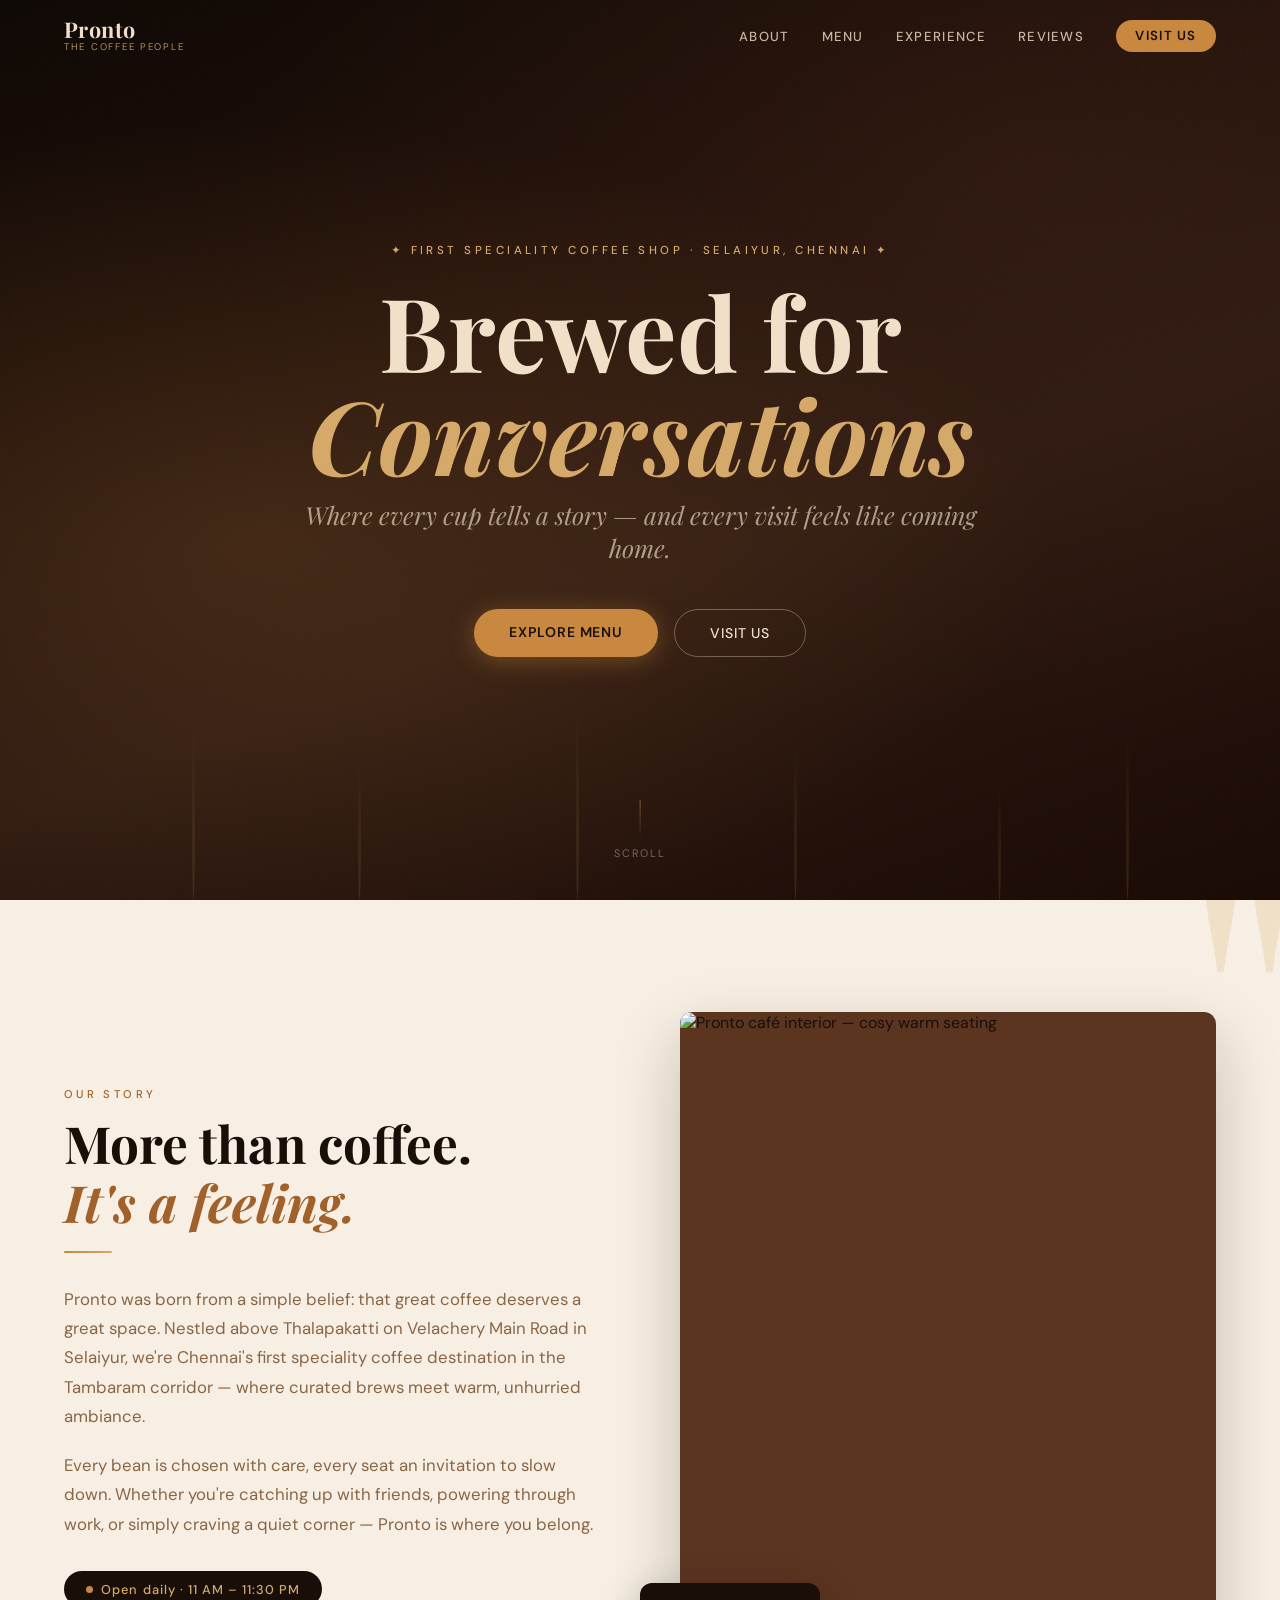
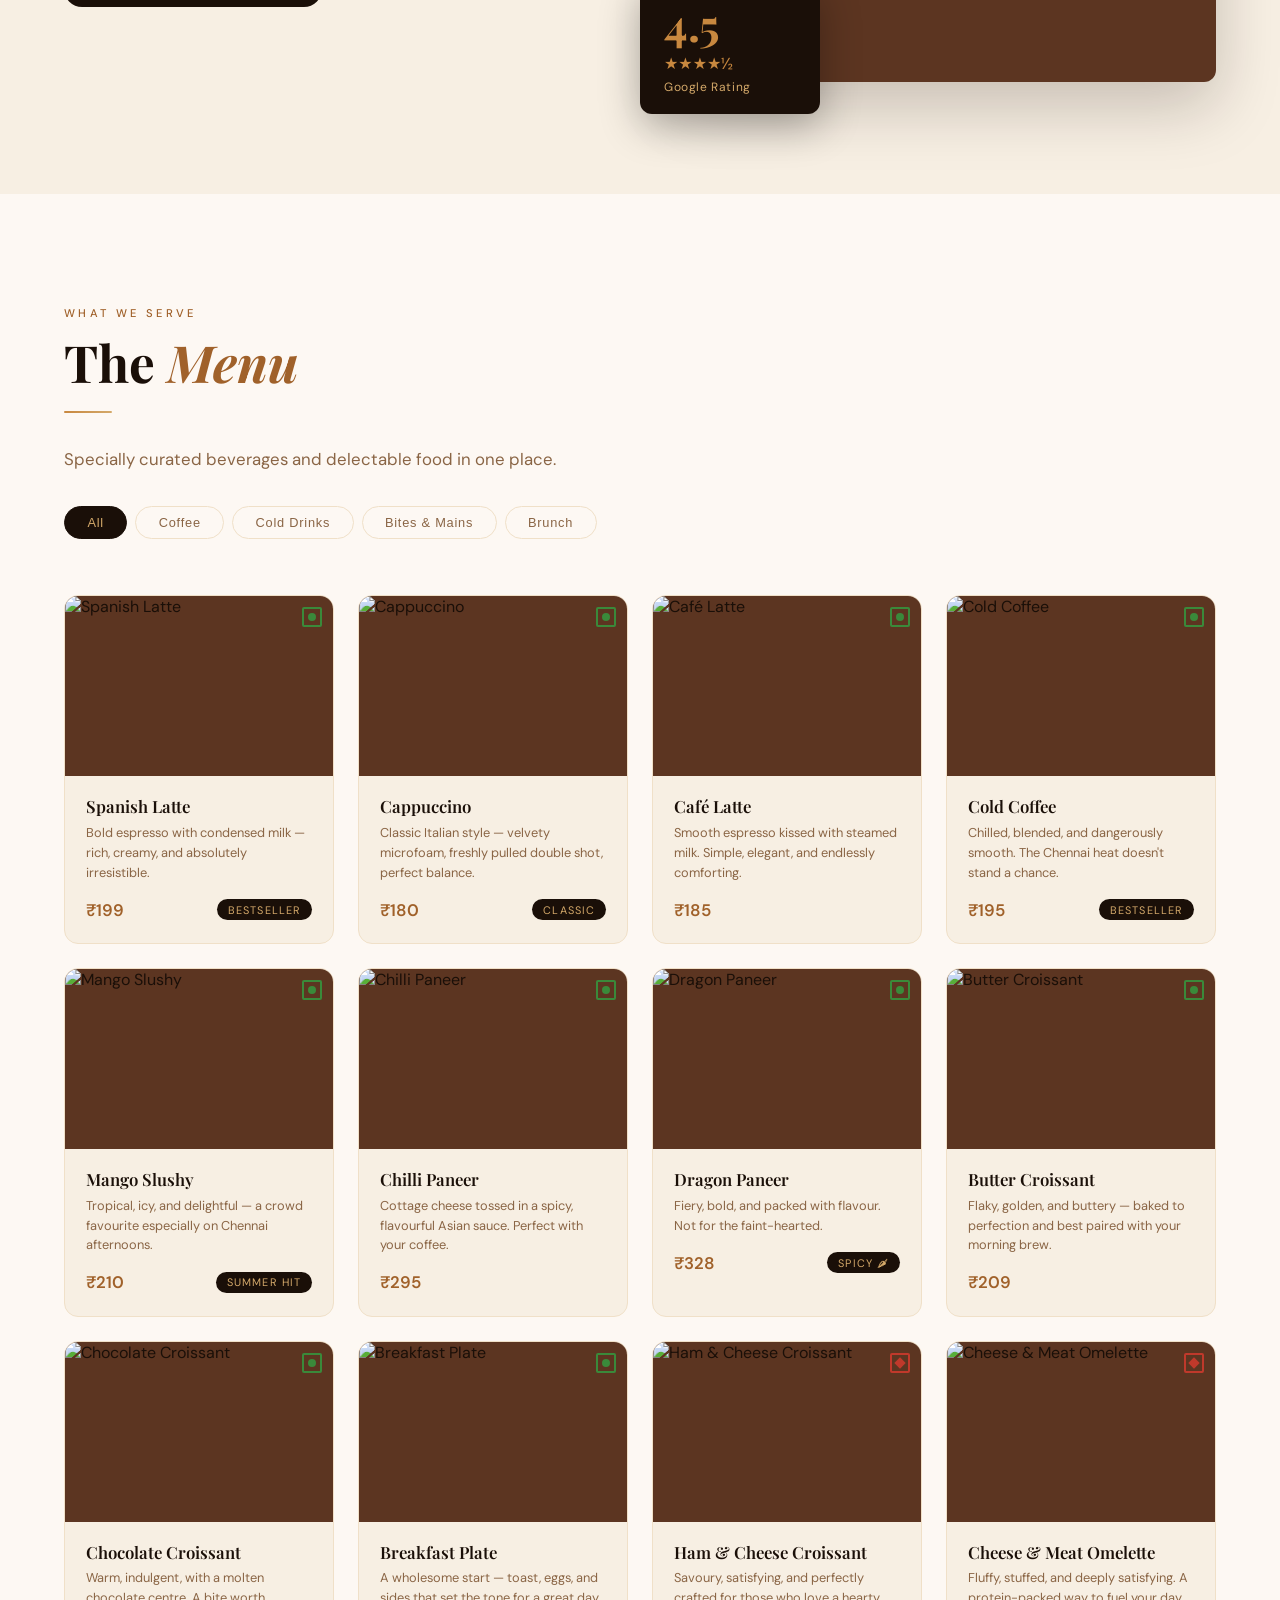
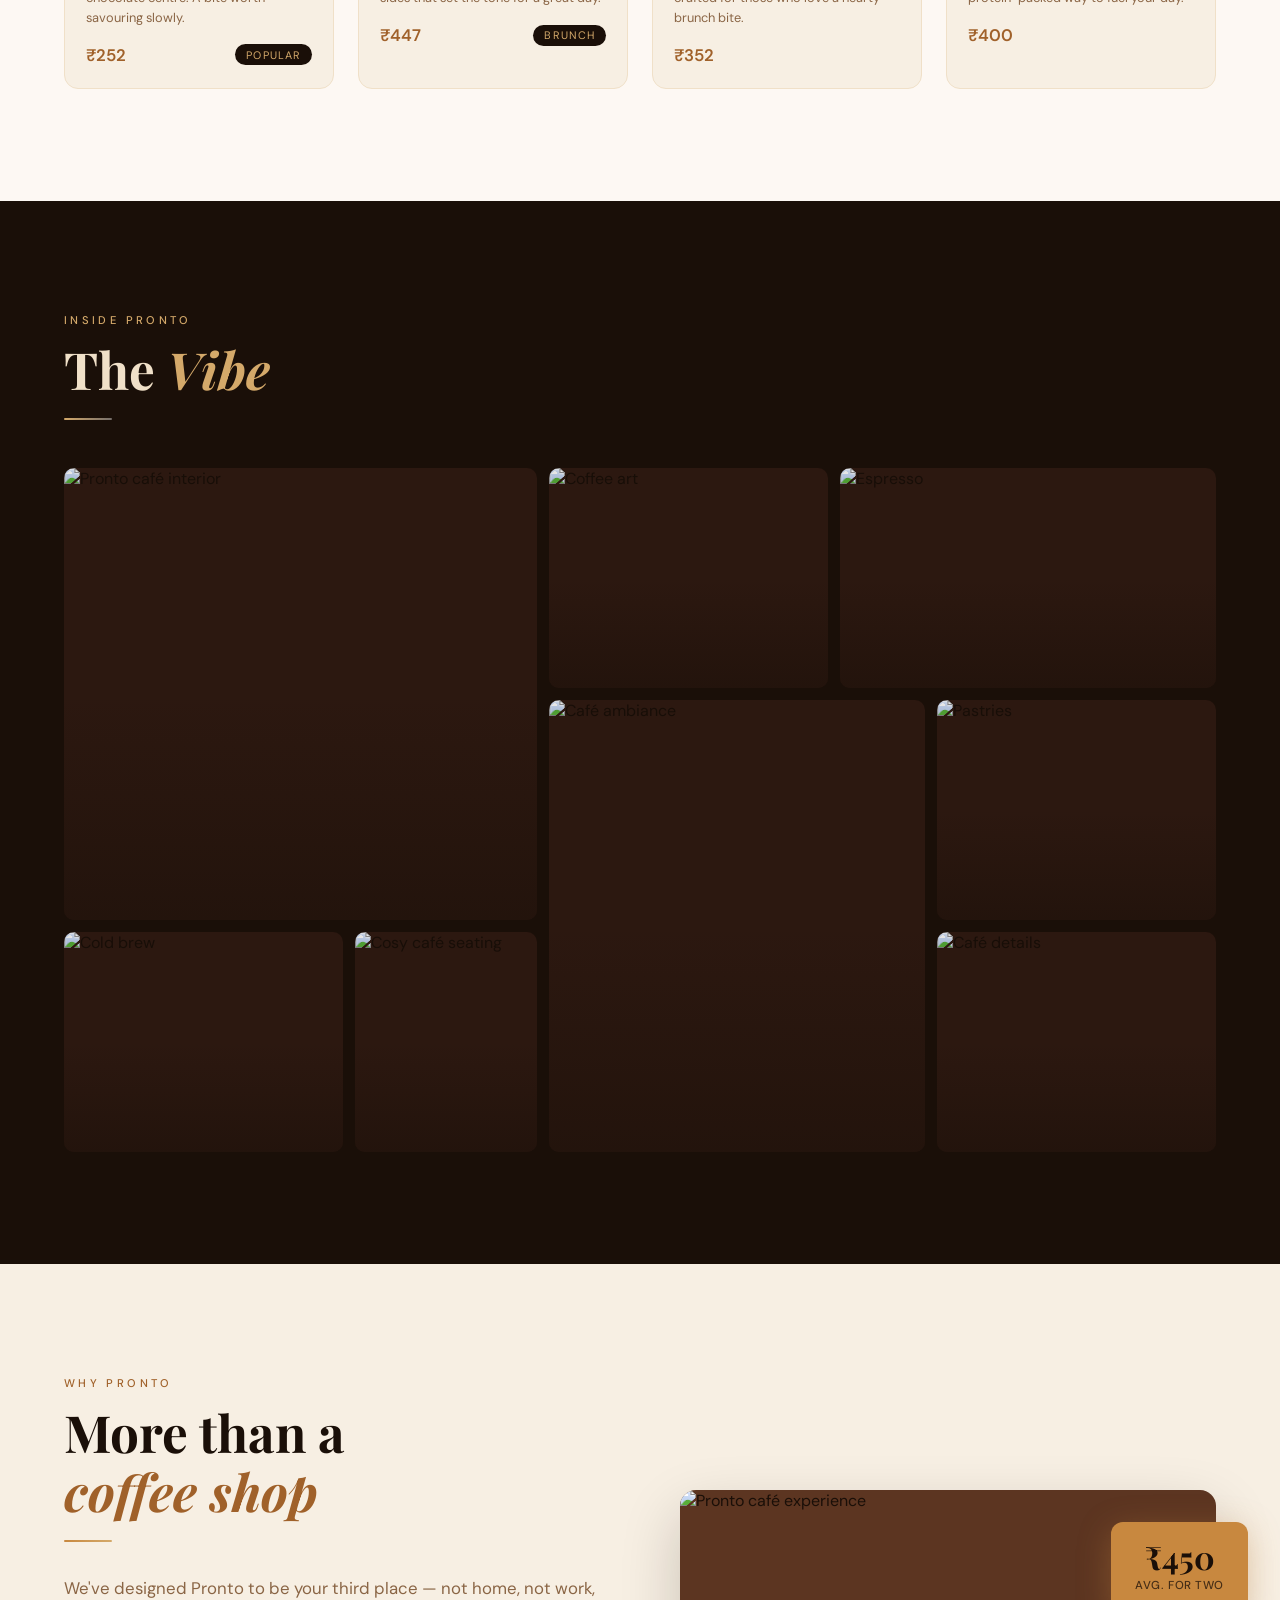
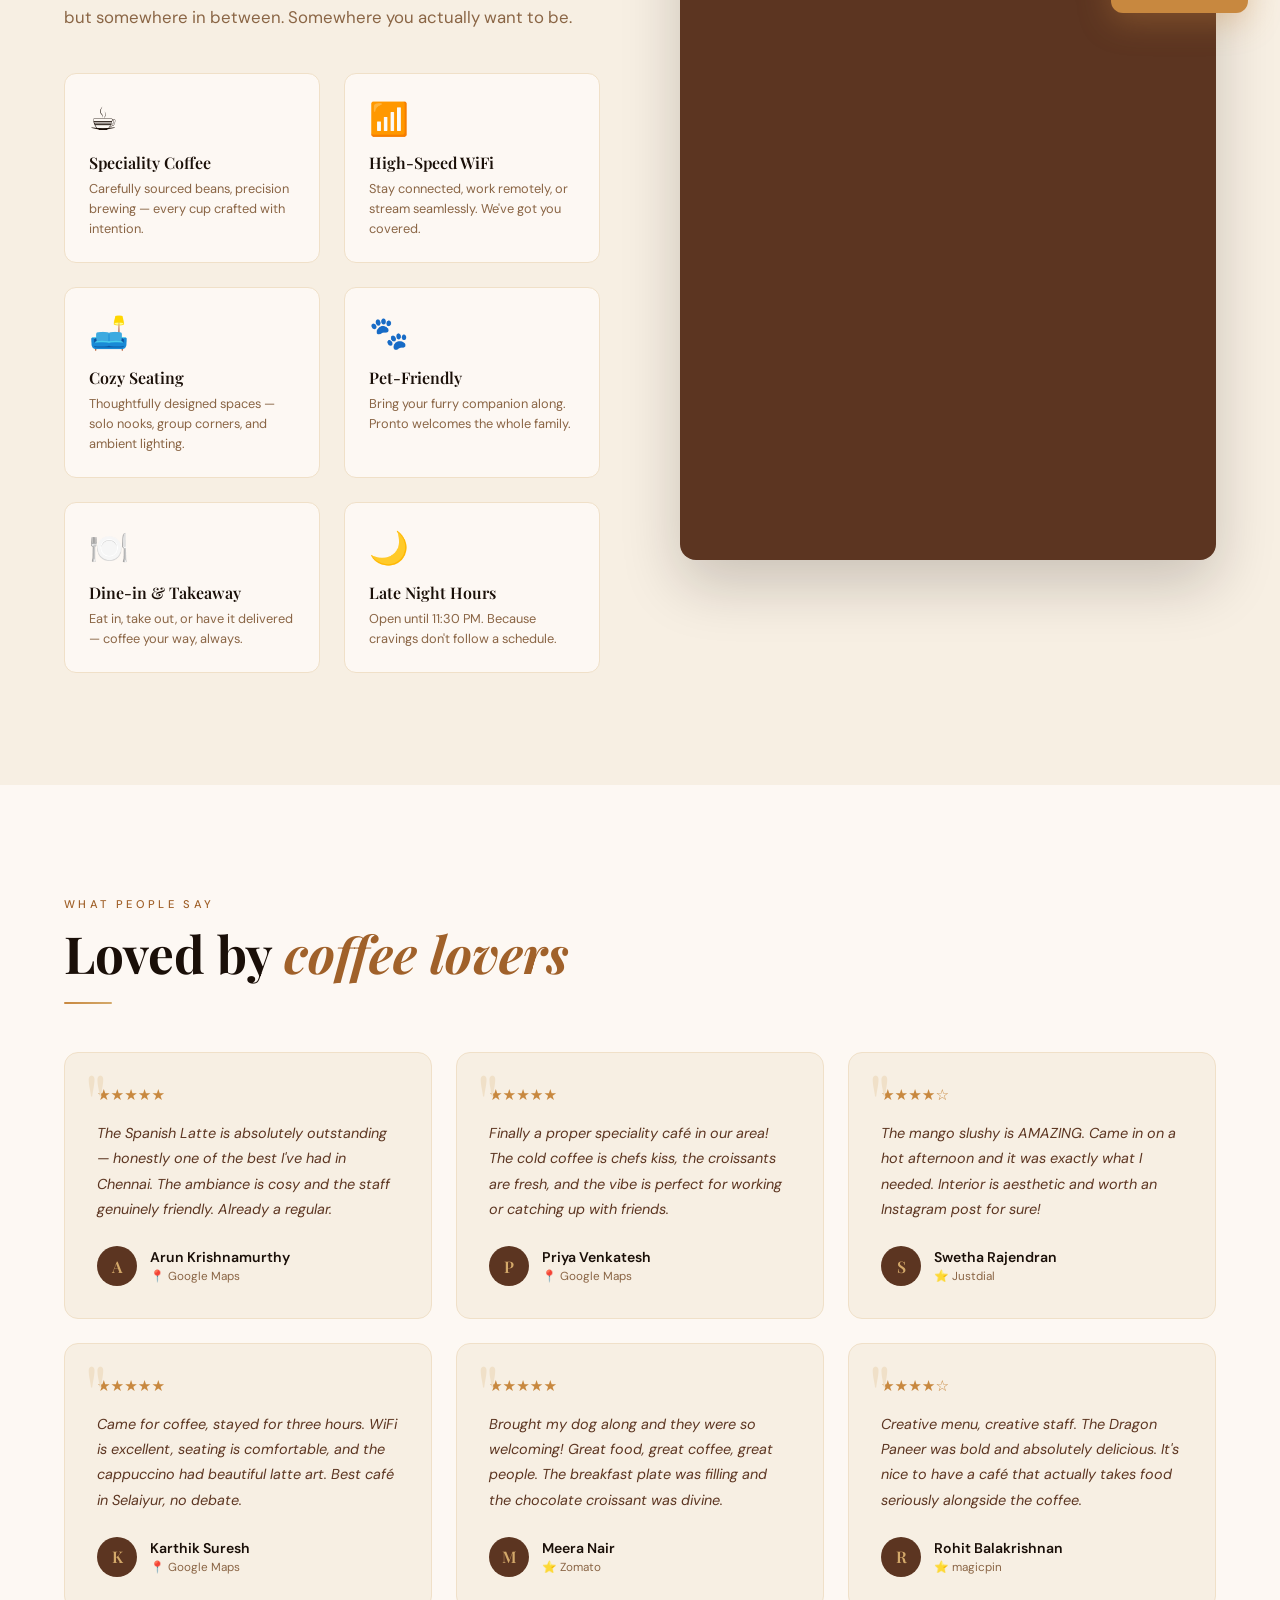
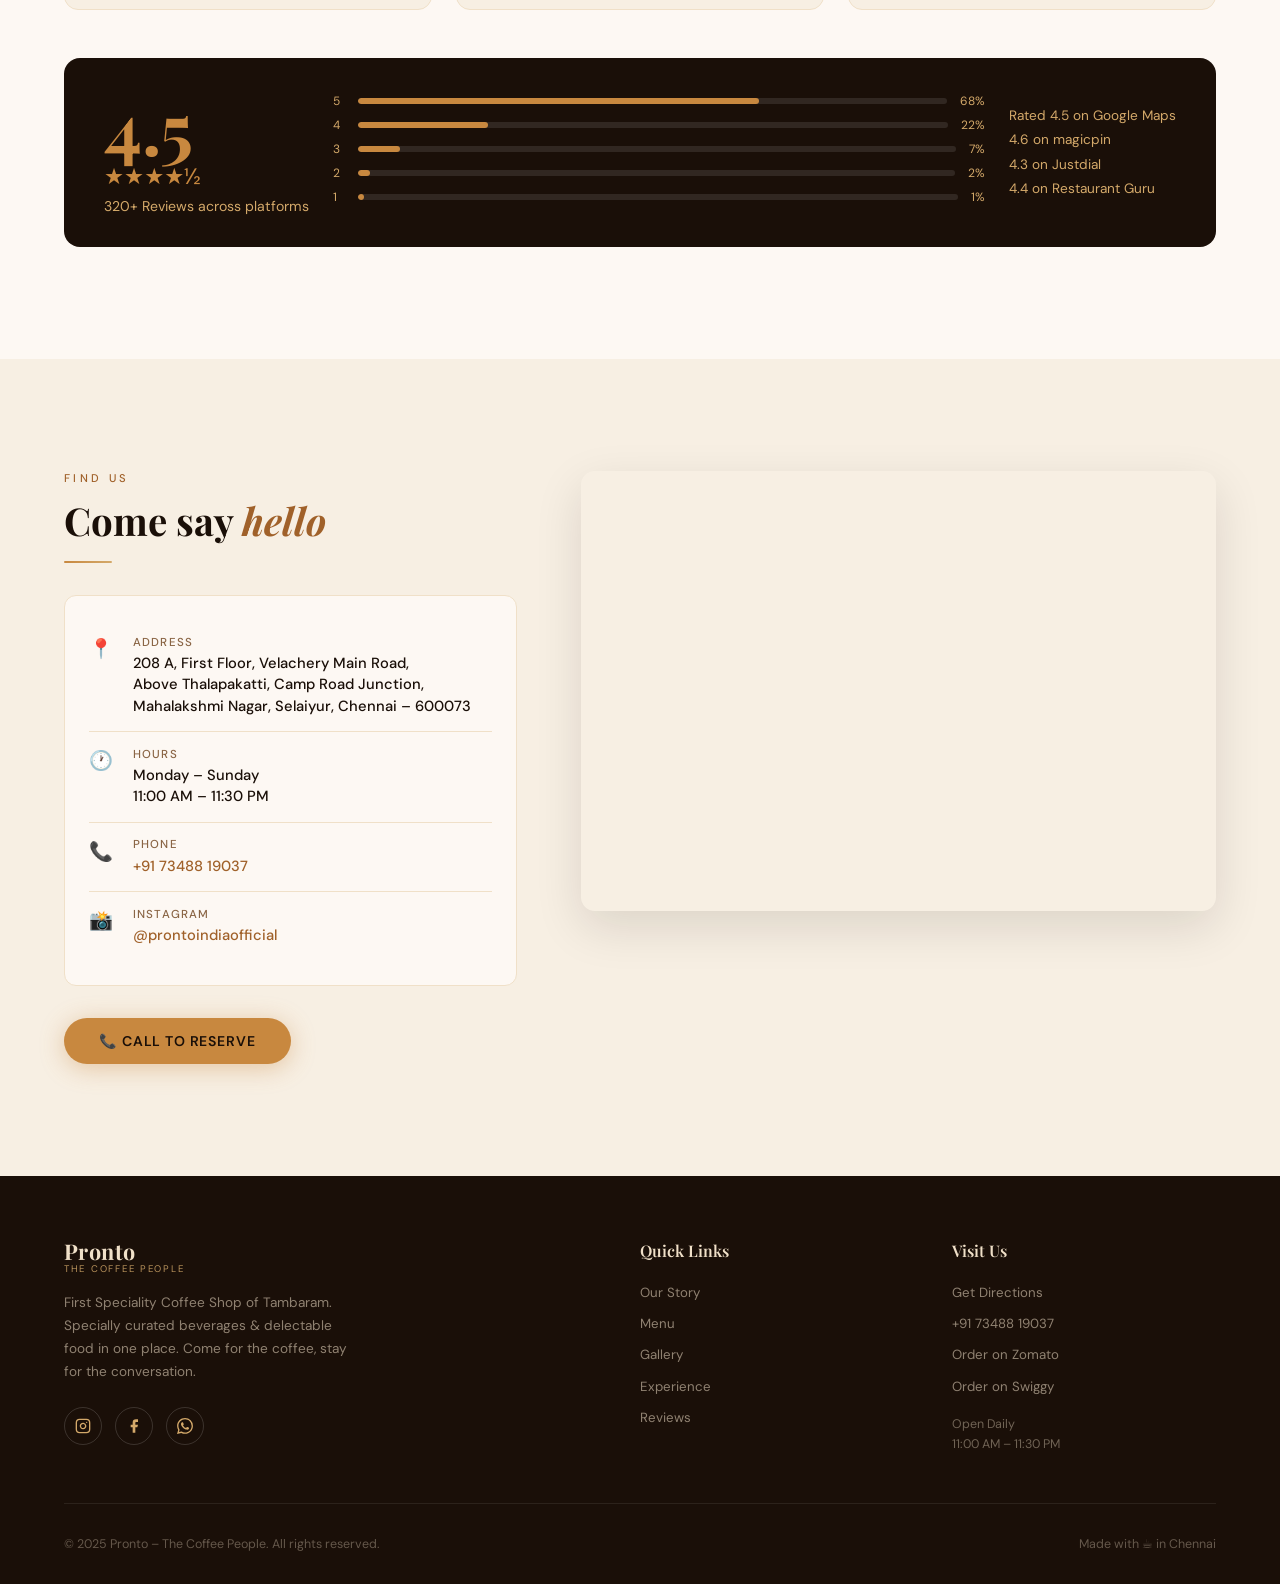
==== commit eada4a27: "Image change" ====
--- a/index.html
+++ b/index.html
@@ -3,68 +3,11 @@
 <head>
   <meta charset="UTF-8" />
   <meta name="viewport" content="width=device-width, initial-scale=1.0" />
-  <title>Pronto - The Coffee People | Cafe in Selaiyur, Chennai</title>
-  <meta name="description" content="Pronto – The Coffee People. Selaiyur's cosiest work-friendly speciality café above Thalapakatti, Chennai. Brewing conversations since day one. Open 11 AM–11:30 PM daily." />
-  <meta name="keywords" content="cafe selaiyur, coffee shop Chennai, speciality coffee Tambaram, work friendly cafe Chennai, Pronto coffee, cafe near me Selaiyur" />
-  <meta property="og:title" content="Pronto – The Coffee People | Cafe in Selaiyur, Chennai" />
-  <meta property="og:description" content="Selaiyur's cosy work-friendly speciality café. Free Wi-Fi, plug points, quiet corners. Open 11 AM–11:30 PM." />
-  <meta property="og:type" content="restaurant" />
-  <meta name="robots" content="index, follow" />
+  <meta name="description" content="Pronto - The Coffee People. First Speciality Coffee Shop in Tambaram/Selaiyur, Chennai. Brewed for Conversations." />
+  <title>Pronto – The Coffee People | Selaiyur, Chennai</title>
   <link rel="preconnect" href="https://fonts.googleapis.com" />
   <link rel="preconnect" href="https://fonts.gstatic.com" crossorigin />
   <link href="https://fonts.googleapis.com/css2?family=Playfair+Display:ital,wght@0,400;0,600;0,700;1,400;1,600&family=DM+Sans:wght@300;400;500;600&display=swap" rel="stylesheet" />
-
-  <!-- Restaurant JSON-LD Schema -->
-  <script type="application/ld+json">
-  {
-    "@context": "https://schema.org",
-    "@type": "CafeOrCoffeeShop",
-    "name": "Pronto – The Coffee People",
-    "description": "First Speciality Coffee Shop in Selaiyur/Tambaram, Chennai. Brewed for Conversations.",
-    "url": "https://prontoindiaofficial.com",
-    "telephone": "+917348819037",
-    "priceRange": "₹₹",
-    "servesCuisine": ["Coffee", "Continental", "Indian", "Desserts"],
-    "address": {
-      "@type": "PostalAddress",
-      "streetAddress": "208 A, First Floor, Velachery Main Road, Above Thalapakatti, Camp Road Junction, Mahalakshmi Nagar",
-      "addressLocality": "Selaiyur",
-      "addressRegion": "Tamil Nadu",
-      "postalCode": "600073",
-      "addressCountry": "IN"
-    },
-    "geo": {
-      "@type": "GeoCoordinates",
-      "latitude": 12.9228131,
-      "longitude": 80.1431467
-    },
-    "openingHoursSpecification": [
-      {
-        "@type": "OpeningHoursSpecification",
-        "dayOfWeek": ["Monday","Tuesday","Wednesday","Thursday","Friday","Saturday","Sunday"],
-        "opens": "11:00",
-        "closes": "23:30"
-      }
-    ],
-    "aggregateRating": {
-      "@type": "AggregateRating",
-      "ratingValue": "4.5",
-      "reviewCount": "320",
-      "bestRating": "5"
-    },
-    "amenityFeature": [
-      {"@type": "LocationFeatureSpecification", "name": "Free Wi-Fi", "value": true},
-      {"@type": "LocationFeatureSpecification", "name": "Power Outlets", "value": true},
-      {"@type": "LocationFeatureSpecification", "name": "Pet Friendly", "value": true},
-      {"@type": "LocationFeatureSpecification", "name": "Takeaway", "value": true}
-    ],
-    "sameAs": [
-      "https://instagram.com/prontoindiaofficial",
-      "https://www.facebook.com/cafeprontoindia/"
-    ]
-  }
-  </script>
-
   <style>
     /* ========== ROOT VARIABLES ========== */
     :root {
@@ -83,7 +26,6 @@
       --font-display: 'Playfair Display', Georgia, serif;
       --font-body: 'DM Sans', system-ui, sans-serif;
       --transition: 0.35s cubic-bezier(0.4, 0, 0.2, 1);
-      --mobile-bar-height: 64px;
     }
 
     /* ========== RESET & BASE ========== */
@@ -95,39 +37,32 @@
       color: var(--text-dark);
       overflow-x: hidden;
       -webkit-font-smoothing: antialiased;
-      /* Reserve space for mobile sticky bar */
-      padding-bottom: var(--mobile-bar-height);
-    }
-    @media (min-width: 701px) { body { padding-bottom: 0; } }
+    }
     img { max-width: 100%; display: block; }
     a { color: inherit; text-decoration: none; }
-    button { font-family: var(--font-body); }
-
-    /* ========== SKIP LINK (A11y) ========== */
-    .skip-link {
-      position: absolute;
-      top: -100px;
-      left: 1rem;
-      background: var(--gold);
-      color: var(--espresso);
-      padding: 0.5rem 1rem;
-      border-radius: 4px;
-      font-weight: 600;
-      z-index: 9999;
-      transition: top 0.2s;
-    }
-    .skip-link:focus { top: 1rem; }
 
     /* ========== SCROLL ANIMATIONS ========== */
-    .reveal { opacity: 0; transform: translateY(36px); transition: opacity 0.7s ease, transform 0.7s ease; }
-    .reveal.visible { opacity: 1; transform: translateY(0); }
-    .reveal-left { opacity: 0; transform: translateX(-40px); transition: opacity 0.7s ease, transform 0.7s ease; }
+    .reveal {
+      opacity: 0;
+      transform: translateY(36px);
+      transition: opacity 0.7s ease, transform 0.7s ease;
+    }
+    .reveal.visible {
+      opacity: 1;
+      transform: translateY(0);
+    }
+    .reveal-left {
+      opacity: 0;
+      transform: translateX(-40px);
+      transition: opacity 0.7s ease, transform 0.7s ease;
+    }
     .reveal-left.visible { opacity: 1; transform: translateX(0); }
-    .reveal-right { opacity: 0; transform: translateX(40px); transition: opacity 0.7s ease, transform 0.7s ease; }
+    .reveal-right {
+      opacity: 0;
+      transform: translateX(40px);
+      transition: opacity 0.7s ease, transform 0.7s ease;
+    }
     .reveal-right.visible { opacity: 1; transform: translateX(0); }
-    @media (prefers-reduced-motion: reduce) {
-      .reveal, .reveal-left, .reveal-right { opacity: 1; transform: none; transition: none; }
-    }
 
     /* ========== NAV ========== */
     nav {
@@ -143,9 +78,8 @@
       transition: background var(--transition), backdrop-filter var(--transition), box-shadow var(--transition);
     }
     nav.scrolled {
-      background: rgba(26, 15, 8, 0.93);
+      background: rgba(26, 15, 8, 0.92);
       backdrop-filter: blur(12px);
-      -webkit-backdrop-filter: blur(12px);
       box-shadow: 0 2px 30px rgba(0,0,0,0.25);
     }
     .nav-logo {
@@ -180,23 +114,20 @@
       opacity: 0.8;
       transition: opacity var(--transition), color var(--transition);
       font-weight: 500;
-      min-height: 48px;
-      display: flex;
-      align-items: center;
-    }
-    .nav-links a:hover, .nav-links a:focus { opacity: 1; color: var(--latte); outline: 2px solid var(--latte); outline-offset: 4px; border-radius: 2px; }
+    }
+    .nav-links a:hover { opacity: 1; color: var(--latte); }
     .nav-cta {
-      background: var(--gold) !important;
+      background: var(--gold);
       color: var(--espresso) !important;
       padding: 0.45rem 1.2rem !important;
       border-radius: 2rem;
       font-weight: 600 !important;
       opacity: 1 !important;
       transition: background var(--transition), transform var(--transition) !important;
-      outline-color: var(--cream) !important;
-    }
-    .nav-cta:hover, .nav-cta:focus { background: var(--latte) !important; transform: scale(1.04) !important; }
-
+    }
+    .nav-cta:hover { background: var(--latte) !important; transform: scale(1.04) !important; }
+
+    /* Mobile hamburger */
     .hamburger {
       display: none;
       flex-direction: column;
@@ -204,11 +135,7 @@
       cursor: pointer;
       background: none;
       border: none;
-      padding: 12px;
-      min-width: 48px;
-      min-height: 48px;
-      justify-content: center;
-      align-items: center;
+      padding: 5px;
     }
     .hamburger span {
       display: block;
@@ -218,32 +145,27 @@
       border-radius: 2px;
       transition: var(--transition);
     }
-    .hamburger:focus { outline: 2px solid var(--latte); outline-offset: 4px; border-radius: 4px; }
     .mobile-menu {
       display: none;
       position: fixed;
       top: 70px; left: 0; right: 0;
       background: rgba(26, 15, 8, 0.97);
       backdrop-filter: blur(16px);
-      -webkit-backdrop-filter: blur(16px);
       padding: 1.5rem 5%;
       z-index: 99;
       flex-direction: column;
-      gap: 0.5rem;
+      gap: 1rem;
     }
     .mobile-menu.open { display: flex; }
     .mobile-menu a {
       color: var(--cream);
       font-size: 1rem;
-      padding: 0.8rem 0;
+      padding: 0.6rem 0;
       border-bottom: 1px solid rgba(255,255,255,0.08);
       letter-spacing: 0.06em;
       transition: color var(--transition);
-      min-height: 48px;
-      display: flex;
-      align-items: center;
-    }
-    .mobile-menu a:hover, .mobile-menu a:focus { color: var(--latte); }
+    }
+    .mobile-menu a:hover { color: var(--latte); }
 
     /* ========== HERO ========== */
     #hero {
@@ -254,54 +176,45 @@
       justify-content: center;
       overflow: hidden;
     }
-    /* Full-width hero background image with overlay */
     .hero-bg {
       position: absolute;
       inset: 0;
-      background-image: url('https://images.unsplash.com/photo-1554118811-1e0d58224f24?w=1600&q=85&auto=format&fit=crop');
-      background-size: cover;
-      background-position: center 40%;
-      background-repeat: no-repeat;
-    }
-    .hero-bg::after {
+      background:
+        radial-gradient(ellipse at 20% 60%, rgba(200, 136, 63, 0.18) 0%, transparent 55%),
+        radial-gradient(ellipse at 80% 20%, rgba(92, 53, 33, 0.22) 0%, transparent 55%),
+        linear-gradient(160deg, #0e0804 0%, #1e0e08 30%, #2c1810 60%, #1a0a04 100%);
+    }
+    /* Coffee steam SVG animated */
+    .steam-wrap {
+      position: absolute;
+      bottom: 0; left: 0; right: 0;
+      height: 300px;
+      overflow: hidden;
+      pointer-events: none;
+    }
+    .steam-particle {
+      position: absolute;
+      bottom: 0;
+      width: 3px;
+      border-radius: 50%;
+      background: linear-gradient(to top, rgba(212, 169, 106, 0.15), transparent);
+      animation: steamRise 4s ease-in infinite;
+    }
+    @keyframes steamRise {
+      0% { transform: translateY(0) scaleX(1); opacity: 0.6; }
+      50% { transform: translateY(-120px) scaleX(2.5); opacity: 0.2; }
+      100% { transform: translateY(-280px) scaleX(4); opacity: 0; }
+    }
+
+    /* Noise texture overlay */
+    #hero::after {
       content: '';
       position: absolute;
       inset: 0;
-      background: linear-gradient(
-        160deg,
-        rgba(14, 8, 4, 0.82) 0%,
-        rgba(26, 14, 8, 0.72) 40%,
-        rgba(44, 24, 16, 0.78) 70%,
-        rgba(20, 10, 4, 0.88) 100%
-      );
-    }
-    .hero-hours-badge {
-      position: absolute;
-      top: 90px;
-      right: 5%;
-      background: rgba(200, 136, 63, 0.18);
-      border: 1px solid rgba(200, 136, 63, 0.4);
-      backdrop-filter: blur(8px);
-      -webkit-backdrop-filter: blur(8px);
-      border-radius: 2rem;
-      padding: 0.5rem 1.1rem;
-      color: var(--latte);
-      font-size: 0.78rem;
-      font-weight: 500;
-      letter-spacing: 0.08em;
-      display: flex;
-      align-items: center;
-      gap: 0.45rem;
-      z-index: 3;
-    }
-    .hours-dot {
-      width: 7px; height: 7px;
-      border-radius: 50%;
-      background: #4caf50;
-      animation: pulse 2s infinite;
-      flex-shrink: 0;
-    }
-    @keyframes pulse { 0%,100% { opacity: 1; box-shadow: 0 0 0 0 rgba(76,175,80,0.5); } 50% { opacity: 0.7; box-shadow: 0 0 0 5px rgba(76,175,80,0); } }
+      background-image: url("data:image/svg+xml,%3Csvg viewBox='0 0 256 256' xmlns='http://www.w3.org/2000/svg'%3E%3Cfilter id='noise'%3E%3CfeTurbulence type='fractalNoise' baseFrequency='0.9' numOctaves='4' stitchTiles='stitch'/%3E%3C/filter%3E%3Crect width='100%25' height='100%25' filter='url(%23noise)' opacity='0.04'/%3E%3C/svg%3E");
+      opacity: 0.35;
+      pointer-events: none;
+    }
 
     .hero-content {
       position: relative;
@@ -322,7 +235,7 @@
     }
     .hero-title {
       font-family: var(--font-display);
-      font-size: clamp(2.8rem, 8vw, 6.2rem);
+      font-size: clamp(3rem, 8vw, 6.5rem);
       font-weight: 700;
       color: var(--cream);
       line-height: 1.0;
@@ -330,24 +243,19 @@
       opacity: 0;
       animation: fadeUp 0.9s 0.5s forwards;
     }
-    .hero-title em { font-style: italic; color: var(--latte); }
+    .hero-title em {
+      font-style: italic;
+      color: var(--latte);
+    }
     .hero-tagline {
       font-family: var(--font-display);
-      font-size: clamp(1rem, 2.5vw, 1.45rem);
-      color: rgba(240, 224, 200, 0.72);
+      font-size: clamp(1rem, 2.5vw, 1.55rem);
+      color: rgba(240, 224, 200, 0.65);
       font-style: italic;
       margin-top: 0.8rem;
-      margin-bottom: 1rem;
+      margin-bottom: 2.8rem;
       opacity: 0;
       animation: fadeUp 0.9s 0.7s forwards;
-    }
-    .hero-subtext {
-      font-size: clamp(0.88rem, 1.8vw, 1.05rem);
-      color: rgba(240, 224, 200, 0.55);
-      margin-bottom: 2.5rem;
-      opacity: 0;
-      animation: fadeUp 0.9s 0.8s forwards;
-      letter-spacing: 0.04em;
     }
     .hero-ctas {
       display: flex;
@@ -373,13 +281,14 @@
       cursor: pointer;
       transition: background var(--transition), transform var(--transition), box-shadow var(--transition);
       border: none;
-      display: inline-flex;
-      align-items: center;
-      gap: 0.5rem;
+      display: inline-block;
       box-shadow: 0 4px 24px rgba(200, 136, 63, 0.4);
-      min-height: 48px;
-    }
-    .btn-primary:hover, .btn-primary:focus { background: var(--latte); transform: translateY(-2px); box-shadow: 0 8px 32px rgba(200, 136, 63, 0.5); outline: 2px solid var(--cream); outline-offset: 3px; }
+    }
+    .btn-primary:hover {
+      background: var(--latte);
+      transform: translateY(-2px);
+      box-shadow: 0 8px 32px rgba(200, 136, 63, 0.5);
+    }
     .btn-outline {
       background: transparent;
       color: var(--cream);
@@ -390,14 +299,15 @@
       letter-spacing: 0.06em;
       text-transform: uppercase;
       cursor: pointer;
-      border: 1.5px solid rgba(240, 224, 200, 0.4);
-      display: inline-flex;
-      align-items: center;
-      gap: 0.5rem;
+      border: 1.5px solid rgba(240, 224, 200, 0.35);
+      display: inline-block;
       transition: border-color var(--transition), background var(--transition), transform var(--transition);
-      min-height: 48px;
-    }
-    .btn-outline:hover, .btn-outline:focus { border-color: var(--latte); background: rgba(212, 169, 106, 0.12); transform: translateY(-2px); outline: 2px solid var(--latte); outline-offset: 3px; }
+    }
+    .btn-outline:hover {
+      border-color: var(--latte);
+      background: rgba(212, 169, 106, 0.1);
+      transform: translateY(-2px);
+    }
     .hero-scroll-hint {
       position: absolute;
       bottom: 2.5rem;
@@ -418,52 +328,10 @@
       0%, 100% { transform: translateX(-50%) translateY(0); }
       50% { transform: translateX(-50%) translateY(6px); }
     }
-    .scroll-line { width: 1px; height: 40px; background: linear-gradient(to bottom, rgba(212, 169, 106, 0.5), transparent); }
-
-    /* ========== MOBILE STICKY BOTTOM BAR ========== */
-    .mobile-bottom-bar {
-      display: none;
-      position: fixed;
-      bottom: 0; left: 0; right: 0;
-      height: var(--mobile-bar-height);
-      background: var(--espresso);
-      border-top: 1px solid rgba(255,255,255,0.1);
-      z-index: 200;
-      box-shadow: 0 -4px 20px rgba(0,0,0,0.3);
-    }
-    .mobile-bottom-bar-inner {
-      display: flex;
-      height: 100%;
-    }
-    .mbb-btn {
-      flex: 1;
-      display: flex;
-      flex-direction: column;
-      align-items: center;
-      justify-content: center;
-      gap: 4px;
-      color: var(--latte);
-      font-size: 0.68rem;
-      font-weight: 500;
-      letter-spacing: 0.05em;
-      text-transform: uppercase;
-      border: none;
-      background: transparent;
-      cursor: pointer;
-      min-height: 48px;
-      padding: 0;
-      transition: background var(--transition), color var(--transition);
-      text-decoration: none;
-    }
-    .mbb-btn:hover, .mbb-btn:focus { background: rgba(200,136,63,0.15); color: var(--gold); outline: none; }
-    .mbb-btn:focus-visible { outline: 2px solid var(--gold); outline-offset: -2px; }
-    .mbb-icon { font-size: 1.3rem; line-height: 1; }
-    .mbb-divider { width: 1px; background: rgba(255,255,255,0.1); align-self: stretch; margin: 12px 0; }
-    .mbb-btn.order { background: rgba(200,136,63,0.2); color: var(--gold); }
-    .mbb-btn.order:hover { background: rgba(200,136,63,0.35); }
-
-    @media (max-width: 700px) {
-      .mobile-bottom-bar { display: block; }
+    .scroll-line {
+      width: 1px;
+      height: 40px;
+      background: linear-gradient(to bottom, rgba(212, 169, 106, 0.5), transparent);
     }
 
     /* ========== SECTION COMMONS ========== */
@@ -500,14 +368,19 @@
     }
 
     /* ========== ABOUT ========== */
-    #about { background: var(--oat); position: relative; overflow: hidden; }
+    #about {
+      background: var(--oat);
+      position: relative;
+      overflow: hidden;
+    }
     #about::before {
       content: '"';
       font-family: var(--font-display);
       font-size: 28rem;
       color: var(--cream);
       position: absolute;
-      top: -8rem; right: -2rem;
+      top: -8rem;
+      right: -2rem;
       line-height: 1;
       pointer-events: none;
       z-index: 0;
@@ -524,32 +397,11 @@
     }
     .about-text .section-sub { max-width: 100%; }
     .about-text p + p { margin-top: 1.2rem; }
-    .about-amenities {
-      display: flex;
-      gap: 1rem;
-      margin-top: 2rem;
-      flex-wrap: wrap;
-    }
-    .amenity-chip {
-      display: flex;
-      align-items: center;
-      gap: 0.5rem;
-      background: var(--white);
-      border: 1px solid var(--cream);
-      border-radius: 2rem;
-      padding: 0.5rem 1rem;
-      font-size: 0.82rem;
-      font-weight: 500;
-      color: var(--text-mid);
-      transition: box-shadow var(--transition), transform var(--transition);
-    }
-    .amenity-chip:hover { box-shadow: 0 4px 16px rgba(26,15,8,0.1); transform: translateY(-2px); }
-    .amenity-icon { font-size: 1.1rem; }
     .about-badge {
       display: inline-flex;
       align-items: center;
       gap: 0.5rem;
-      margin-top: 1.5rem;
+      margin-top: 2rem;
       background: var(--espresso);
       color: var(--latte);
       padding: 0.6rem 1.4rem;
@@ -558,8 +410,16 @@
       font-weight: 500;
       letter-spacing: 0.08em;
     }
-    .about-badge .dot { width: 7px; height: 7px; background: var(--gold); border-radius: 50%; animation: pulse 2s infinite; }
-    .about-visual { position: relative; }
+    .about-badge .dot {
+      width: 7px; height: 7px;
+      background: var(--gold);
+      border-radius: 50%;
+      animation: pulse 2s infinite;
+    }
+    @keyframes pulse { 0%, 100% { opacity: 1; } 50% { opacity: 0.4; } }
+    .about-visual {
+      position: relative;
+    }
     .about-img-main {
       border-radius: 12px;
       overflow: hidden;
@@ -567,11 +427,16 @@
       aspect-ratio: 4/5;
       background: var(--brown);
     }
-    .about-img-main img { width: 100%; height: 100%; object-fit: cover; transition: transform 0.6s ease; }
+    .about-img-main img {
+      width: 100%; height: 100%;
+      object-fit: cover;
+      transition: transform 0.6s ease;
+    }
     .about-img-main:hover img { transform: scale(1.03); }
     .about-float-card {
       position: absolute;
-      bottom: -2rem; left: -2.5rem;
+      bottom: -2rem;
+      left: -2.5rem;
       background: var(--espresso);
       color: var(--cream);
       border-radius: 12px;
@@ -579,19 +444,26 @@
       box-shadow: 0 12px 40px rgba(0,0,0,0.3);
       min-width: 180px;
     }
-    .about-float-card .big-num { font-family: var(--font-display); font-size: 2.8rem; font-weight: 700; color: var(--gold); line-height: 1; }
+    .about-float-card .big-num {
+      font-family: var(--font-display);
+      font-size: 2.8rem;
+      font-weight: 700;
+      color: var(--gold);
+      line-height: 1;
+    }
     .about-float-card p { font-size: 0.75rem; color: var(--latte); margin-top: 0.3rem; letter-spacing: 0.05em; }
     .stars-row { color: var(--gold); font-size: 1rem; margin-top: 0.4rem; }
 
     /* ========== MENU ========== */
-    #menu { background: var(--white); }
+    #menu {
+      background: var(--white);
+    }
     .menu-header { max-width: 1200px; margin: 0 auto 3.5rem; }
     .menu-tabs {
       display: flex;
       gap: 0.5rem;
       margin-top: 2rem;
       flex-wrap: wrap;
-      role: tablist;
     }
     .menu-tab {
       padding: 0.5rem 1.4rem;
@@ -604,18 +476,15 @@
       color: var(--text-light);
       background: transparent;
       transition: all var(--transition);
-      min-height: 48px;
-    }
-    .menu-tab.active, .menu-tab:hover, .menu-tab:focus {
+    }
+    .menu-tab.active, .menu-tab:hover {
       background: var(--espresso);
       color: var(--latte);
       border-color: var(--espresso);
-      outline: none;
-    }
-    .menu-tab:focus-visible { outline: 2px solid var(--caramel); outline-offset: 2px; }
+    }
     .menu-grid {
       display: grid;
-      grid-template-columns: repeat(3, 1fr);
+      grid-template-columns: repeat(auto-fill, minmax(260px, 1fr));
       gap: 1.5rem;
       max-width: 1200px;
       margin: 0 auto;
@@ -629,9 +498,21 @@
       cursor: default;
       position: relative;
     }
-    .menu-card:hover { transform: translateY(-6px); box-shadow: 0 16px 48px rgba(26, 15, 8, 0.12); }
-    .menu-card-img { height: 180px; overflow: hidden; background: var(--brown); position: relative; }
-    .menu-card-img img { width: 100%; height: 100%; object-fit: cover; transition: transform 0.5s ease; }
+    .menu-card:hover {
+      transform: translateY(-6px);
+      box-shadow: 0 16px 48px rgba(26, 15, 8, 0.12);
+    }
+    .menu-card-img {
+      height: 180px;
+      overflow: hidden;
+      background: var(--brown);
+      position: relative;
+    }
+    .menu-card-img img {
+      width: 100%; height: 100%;
+      object-fit: cover;
+      transition: transform 0.5s ease;
+    }
     .menu-card:hover .menu-card-img img { transform: scale(1.07); }
     .menu-card-veg {
       position: absolute;
@@ -643,47 +524,59 @@
       align-items: center;
       justify-content: center;
     }
-    .menu-card-veg::after { content: ''; width: 8px; height: 8px; background: #3a8a3a; border-radius: 50%; }
+    .menu-card-veg::after {
+      content: '';
+      width: 8px; height: 8px;
+      background: #3a8a3a;
+      border-radius: 50%;
+    }
     .menu-card-veg.non-veg { border-color: #c0392b; }
     .menu-card-veg.non-veg::after { background: #c0392b; border-radius: 0; transform: rotate(45deg); }
     .menu-card-body { padding: 1.2rem 1.3rem 1.4rem; }
-    .menu-card-name { font-family: var(--font-display); font-size: 1.05rem; font-weight: 600; color: var(--espresso); margin-bottom: 0.35rem; }
-    .menu-card-desc { font-size: 0.8rem; color: var(--text-light); line-height: 1.55; min-height: 2.5rem; }
-    .menu-card-footer { display: flex; align-items: center; justify-content: space-between; margin-top: 1rem; flex-wrap: wrap; gap: 0.4rem; }
-    .menu-price { font-size: 1.05rem; font-weight: 600; color: var(--caramel); }
-    .menu-tag { font-size: 0.68rem; letter-spacing: 0.1em; text-transform: uppercase; background: var(--espresso); color: var(--latte); padding: 0.22rem 0.7rem; border-radius: 1rem; }
+    .menu-card-name {
+      font-family: var(--font-display);
+      font-size: 1.05rem;
+      font-weight: 600;
+      color: var(--espresso);
+      margin-bottom: 0.35rem;
+    }
+    .menu-card-desc {
+      font-size: 0.8rem;
+      color: var(--text-light);
+      line-height: 1.55;
+      min-height: 2.5rem;
+    }
+    .menu-card-footer {
+      display: flex;
+      align-items: center;
+      justify-content: space-between;
+      margin-top: 1rem;
+    }
+    .menu-price {
+      font-size: 1.05rem;
+      font-weight: 600;
+      color: var(--caramel);
+    }
+    .menu-tag {
+      font-size: 0.68rem;
+      letter-spacing: 0.1em;
+      text-transform: uppercase;
+      background: var(--espresso);
+      color: var(--latte);
+      padding: 0.22rem 0.7rem;
+      border-radius: 1rem;
+    }
+    /* hidden items for tab filtering */
     .menu-card[data-cat] { display: block; }
 
-    /* Download Menu CTA */
-    .menu-download-wrap {
-      max-width: 1200px;
-      margin: 2.5rem auto 0;
-      text-align: center;
-    }
-    .btn-download {
-      display: inline-flex;
-      align-items: center;
-      gap: 0.6rem;
-      background: var(--oat);
-      border: 2px solid var(--caramel);
-      color: var(--caramel);
-      padding: 0.85rem 2rem;
-      border-radius: 2rem;
-      font-size: 0.88rem;
-      font-weight: 600;
-      letter-spacing: 0.06em;
-      cursor: pointer;
-      transition: all var(--transition);
-      min-height: 48px;
-    }
-    .btn-download:hover, .btn-download:focus { background: var(--caramel); color: var(--white); transform: translateY(-2px); box-shadow: 0 8px 24px rgba(160,97,42,0.3); }
-    .btn-download svg { flex-shrink: 0; }
-
     /* ========== GALLERY ========== */
-    #gallery { background: var(--espresso); padding: 7rem 5%; }
+    #gallery {
+      background: var(--espresso);
+      padding: 7rem 5%;
+    }
     #gallery .section-eyebrow { color: var(--latte); }
     #gallery .section-title { color: var(--cream); }
-    #gallery .divider { background: linear-gradient(to right, var(--latte), rgba(255,255,255,0.4)); }
+    #gallery .divider { background: linear-gradient(to right, var(--latte), var(--cream)); }
     .gallery-grid {
       display: grid;
       grid-template-columns: repeat(12, 1fr);
@@ -697,11 +590,21 @@
       overflow: hidden;
       position: relative;
       background: var(--dark-roast);
-      contain: layout paint;
-    }
-    .g-item img { width: 100%; height: 100%; object-fit: cover; transition: transform 0.55s ease, filter 0.55s ease; filter: brightness(0.88); }
+    }
+    .g-item img {
+      width: 100%; height: 100%;
+      object-fit: cover;
+      transition: transform 0.55s ease, filter 0.55s ease;
+      filter: brightness(0.9);
+    }
     .g-item:hover img { transform: scale(1.07); filter: brightness(1); }
-    .g-item::after { content: ''; position: absolute; inset: 0; background: linear-gradient(to top, rgba(26,15,8,0.5), transparent 50%); pointer-events: none; }
+    .g-item::after {
+      content: '';
+      position: absolute;
+      inset: 0;
+      background: linear-gradient(to top, rgba(26,15,8,0.5), transparent 50%);
+      pointer-events: none;
+    }
     .g-item-1 { grid-column: 1 / 6; grid-row: 1 / 3; }
     .g-item-2 { grid-column: 6 / 9; grid-row: 1 / 2; }
     .g-item-3 { grid-column: 9 / 13; grid-row: 1 / 2; }
@@ -711,10 +614,34 @@
     .g-item-7 { grid-column: 4 / 6; grid-row: 3 / 4; }
     .g-item-8 { grid-column: 10 / 13; grid-row: 3 / 4; }
 
+    /* Unsplash placeholder images */
+    .img-placeholder {
+      width: 100%; height: 100%;
+      display: flex;
+      align-items: center;
+      justify-content: center;
+      font-size: 2rem;
+      color: rgba(212, 169, 106, 0.3);
+    }
+
     /* ========== EXPERIENCE ========== */
-    #experience { background: var(--oat); }
-    .exp-inner { max-width: 1200px; margin: 0 auto; display: grid; grid-template-columns: 1fr 1fr; gap: 5rem; align-items: center; }
-    .exp-features { display: grid; grid-template-columns: 1fr 1fr; gap: 1.5rem; margin-top: 2.5rem; }
+    #experience {
+      background: var(--oat);
+    }
+    .exp-inner {
+      max-width: 1200px;
+      margin: 0 auto;
+      display: grid;
+      grid-template-columns: 1fr 1fr;
+      gap: 5rem;
+      align-items: center;
+    }
+    .exp-features {
+      display: grid;
+      grid-template-columns: 1fr 1fr;
+      gap: 1.5rem;
+      margin-top: 2.5rem;
+    }
     .exp-feature {
       background: var(--white);
       border-radius: 12px;
@@ -722,15 +649,34 @@
       border: 1px solid var(--cream);
       transition: box-shadow var(--transition), transform var(--transition);
     }
-    .exp-feature:hover { box-shadow: 0 8px 32px rgba(26, 15, 8, 0.1); transform: translateY(-3px); }
+    .exp-feature:hover {
+      box-shadow: 0 8px 32px rgba(26, 15, 8, 0.1);
+      transform: translateY(-3px);
+    }
     .exp-icon { font-size: 2rem; margin-bottom: 0.8rem; }
-    .exp-feature h3 { font-family: var(--font-display); font-size: 1rem; font-weight: 600; color: var(--espresso); margin-bottom: 0.35rem; }
+    .exp-feature h3 {
+      font-family: var(--font-display);
+      font-size: 1rem;
+      font-weight: 600;
+      color: var(--espresso);
+      margin-bottom: 0.35rem;
+    }
     .exp-feature p { font-size: 0.8rem; color: var(--text-light); line-height: 1.55; }
-    .exp-visual { position: relative; }
-    .exp-img-wrap { border-radius: 16px; overflow: hidden; aspect-ratio: 4/5; background: var(--brown); box-shadow: 0 24px 60px rgba(26, 15, 8, 0.2); }
+    .exp-visual {
+      position: relative;
+    }
+    .exp-img-wrap {
+      border-radius: 16px;
+      overflow: hidden;
+      aspect-ratio: 4/5;
+      background: var(--brown);
+      box-shadow: 0 24px 60px rgba(26, 15, 8, 0.2);
+    }
     .exp-img-wrap img { width: 100%; height: 100%; object-fit: cover; }
     .exp-float {
-      position: absolute; top: 2rem; right: -2rem;
+      position: absolute;
+      top: 2rem;
+      right: -2rem;
       background: var(--gold);
       border-radius: 12px;
       padding: 1.2rem 1.5rem;
@@ -741,19 +687,16 @@
     .exp-float small { font-size: 0.72rem; color: var(--espresso); opacity: 0.75; font-weight: 500; letter-spacing: 0.05em; text-transform: uppercase; }
 
     /* ========== REVIEWS ========== */
-    #reviews { background: var(--white); }
+    #reviews {
+      background: var(--white);
+    }
     .reviews-header { max-width: 1200px; margin: 0 auto 3rem; }
-    /* Carousel wrapper */
-    .reviews-carousel-wrap {
+    .reviews-grid {
+      display: grid;
+      grid-template-columns: repeat(auto-fill, minmax(300px, 1fr));
+      gap: 1.5rem;
       max-width: 1200px;
       margin: 0 auto;
-      position: relative;
-    }
-    .reviews-carousel {
-      display: flex;
-      gap: 1.5rem;
-      overflow: hidden;
-      scroll-behavior: smooth;
     }
     .review-card {
       background: var(--oat);
@@ -762,51 +705,50 @@
       border: 1px solid var(--cream);
       position: relative;
       transition: box-shadow var(--transition), transform var(--transition);
-      min-width: calc(33.33% - 1rem);
-      flex-shrink: 0;
-    }
-    @media (max-width: 900px) { .review-card { min-width: calc(50% - 0.75rem); } }
-    @media (max-width: 600px) { .review-card { min-width: calc(100% - 0rem); } }
-    .review-card:hover { box-shadow: 0 12px 40px rgba(26, 15, 8, 0.1); transform: translateY(-4px); }
-    .review-card::before { content: '"'; font-family: var(--font-display); font-size: 5rem; color: var(--cream); position: absolute; top: 0.5rem; left: 1.2rem; line-height: 1; pointer-events: none; }
+    }
+    .review-card:hover {
+      box-shadow: 0 12px 40px rgba(26, 15, 8, 0.1);
+      transform: translateY(-4px);
+    }
+    .review-card::before {
+      content: '"';
+      font-family: var(--font-display);
+      font-size: 5rem;
+      color: var(--cream);
+      position: absolute;
+      top: 0.5rem;
+      left: 1.2rem;
+      line-height: 1;
+      pointer-events: none;
+    }
     .review-stars { color: var(--gold); font-size: 0.95rem; margin-bottom: 1rem; }
-    .review-text { font-size: 0.9rem; color: var(--text-mid); line-height: 1.75; font-style: italic; margin-bottom: 1.5rem; }
-    .review-author { display: flex; align-items: center; gap: 0.8rem; }
-    .review-avatar { width: 40px; height: 40px; border-radius: 50%; background: var(--brown); display: flex; align-items: center; justify-content: center; font-size: 1rem; color: var(--latte); font-weight: 600; font-family: var(--font-display); flex-shrink: 0; }
-    .review-name { font-weight: 600; font-size: 0.88rem; color: var(--espresso); }
-    .review-via { font-size: 0.73rem; color: var(--text-light); margin-top: 0.1rem; }
-    .carousel-controls {
+    .review-text {
+      font-size: 0.9rem;
+      color: var(--text-mid);
+      line-height: 1.75;
+      font-style: italic;
+      margin-bottom: 1.5rem;
+    }
+    .review-author {
       display: flex;
-      gap: 0.75rem;
-      margin-top: 2rem;
-      justify-content: center;
       align-items: center;
-    }
-    .carousel-btn {
-      width: 44px; height: 44px;
+      gap: 0.8rem;
+    }
+    .review-avatar {
+      width: 40px; height: 40px;
       border-radius: 50%;
-      border: 1.5px solid var(--cream);
-      background: var(--white);
-      color: var(--espresso);
-      cursor: pointer;
+      background: var(--brown);
       display: flex;
       align-items: center;
       justify-content: center;
-      font-size: 1.1rem;
-      transition: all var(--transition);
-    }
-    .carousel-btn:hover, .carousel-btn:focus { background: var(--espresso); color: var(--latte); border-color: var(--espresso); outline: 2px solid var(--caramel); outline-offset: 2px; }
-    .carousel-dots { display: flex; gap: 0.5rem; align-items: center; }
-    .carousel-dot {
-      width: 8px; height: 8px;
-      border-radius: 50%;
-      background: var(--cream);
-      border: none;
-      cursor: pointer;
-      transition: background var(--transition), transform var(--transition);
-      padding: 0;
-    }
-    .carousel-dot.active { background: var(--gold); transform: scale(1.3); }
+      font-size: 1rem;
+      color: var(--latte);
+      font-weight: 600;
+      font-family: var(--font-display);
+      flex-shrink: 0;
+    }
+    .review-name { font-weight: 600; font-size: 0.88rem; color: var(--espresso); }
+    .review-via { font-size: 0.73rem; color: var(--text-light); margin-top: 0.1rem; }
     .overall-rating {
       display: flex;
       align-items: center;
@@ -820,7 +762,13 @@
       margin-right: auto;
       flex-wrap: wrap;
     }
-    .overall-rating .big-num { font-family: var(--font-display); font-size: 4.5rem; font-weight: 700; color: var(--gold); line-height: 1; }
+    .overall-rating .big-num {
+      font-family: var(--font-display);
+      font-size: 4.5rem;
+      font-weight: 700;
+      color: var(--gold);
+      line-height: 1;
+    }
     .overall-rating .stars { color: var(--gold); font-size: 1.4rem; margin-bottom: 0.4rem; }
     .overall-rating p { color: var(--latte); font-size: 0.88rem; }
     .rating-bars { flex: 1; min-width: 200px; }
@@ -831,7 +779,9 @@
     .rating-count { font-size: 0.75rem; color: var(--text-light); white-space: nowrap; }
 
     /* ========== LOCATION ========== */
-    #location { background: var(--oat); }
+    #location {
+      background: var(--oat);
+    }
     .location-inner {
       max-width: 1200px;
       margin: 0 auto;
@@ -840,34 +790,45 @@
       gap: 4rem;
       align-items: start;
     }
-    .info-block { background: var(--white); border-radius: 12px; padding: 1.5rem; margin-top: 1.5rem; border: 1px solid var(--cream); }
-    .info-row { display: flex; gap: 1rem; align-items: flex-start; padding: 0.9rem 0; border-bottom: 1px solid var(--cream); }
+    .location-info h2 { margin-bottom: 0.5rem; }
+    .info-block {
+      background: var(--white);
+      border-radius: 12px;
+      padding: 1.5rem;
+      margin-top: 1.5rem;
+      border: 1px solid var(--cream);
+    }
+    .info-row {
+      display: flex;
+      gap: 1rem;
+      align-items: flex-start;
+      padding: 0.9rem 0;
+      border-bottom: 1px solid var(--cream);
+    }
     .info-row:last-child { border-bottom: none; }
     .info-icon { font-size: 1.2rem; width: 28px; flex-shrink: 0; margin-top: 0.1rem; }
     .info-label { font-size: 0.72rem; letter-spacing: 0.1em; text-transform: uppercase; color: var(--text-light); font-weight: 500; margin-bottom: 0.2rem; }
     .info-val { font-size: 0.92rem; color: var(--espresso); font-weight: 500; line-height: 1.45; }
     .info-val a { color: var(--caramel); }
-    .info-val a:hover, .info-val a:focus { text-decoration: underline; }
-    .location-ctas { display: flex; gap: 1rem; flex-wrap: wrap; margin-top: 2rem; }
-    .btn-whatsapp {
-      display: inline-flex;
-      align-items: center;
-      gap: 0.5rem;
-      background: #25D366;
-      color: #fff;
-      padding: 0.85rem 1.6rem;
-      border-radius: 2rem;
-      font-size: 0.85rem;
-      font-weight: 600;
-      min-height: 48px;
-      transition: background var(--transition), transform var(--transition);
-    }
-    .btn-whatsapp:hover, .btn-whatsapp:focus { background: #1ebe5a; transform: translateY(-2px); outline: 2px solid #25D366; outline-offset: 3px; }
-    .map-embed { border-radius: 14px; overflow: hidden; box-shadow: 0 16px 48px rgba(26, 15, 8, 0.12); height: 440px; }
-    .map-embed iframe { width: 100%; height: 100%; border: none; display: block; }
+    .info-val a:hover { text-decoration: underline; }
+    .map-embed {
+      border-radius: 14px;
+      overflow: hidden;
+      box-shadow: 0 16px 48px rgba(26, 15, 8, 0.12);
+      height: 440px;
+    }
+    .map-embed iframe {
+      width: 100%; height: 100%;
+      border: none;
+      display: block;
+    }
+    .order-btn-wrap { margin-top: 2rem; }
 
     /* ========== FOOTER ========== */
-    footer { background: var(--espresso); padding: 4rem 5% 2rem; }
+    footer {
+      background: var(--espresso);
+      padding: 4rem 5% 2rem;
+    }
     .footer-inner {
       max-width: 1200px;
       margin: 0 auto;
@@ -881,7 +842,7 @@
     .footer-brand p { font-size: 0.85rem; color: rgba(240, 224, 200, 0.55); line-height: 1.7; max-width: 300px; }
     .footer-social { display: flex; gap: 0.8rem; margin-top: 1.5rem; }
     .social-link {
-      width: 44px; height: 44px;
+      width: 38px; height: 38px;
       border-radius: 50%;
       border: 1px solid rgba(255,255,255,0.15);
       display: flex;
@@ -891,13 +852,27 @@
       font-size: 0.9rem;
       transition: background var(--transition), border-color var(--transition), transform var(--transition);
     }
-    .social-link:hover, .social-link:focus { background: var(--gold); border-color: var(--gold); color: var(--espresso); transform: translateY(-2px); outline: 2px solid var(--latte); outline-offset: 2px; }
-    .footer-col h4 { font-family: var(--font-display); font-size: 1rem; color: var(--cream); margin-bottom: 1.2rem; font-weight: 600; }
+    .social-link:hover {
+      background: var(--gold);
+      border-color: var(--gold);
+      color: var(--espresso);
+      transform: translateY(-2px);
+    }
+    .footer-col h4 {
+      font-family: var(--font-display);
+      font-size: 1rem;
+      color: var(--cream);
+      margin-bottom: 1.2rem;
+      font-weight: 600;
+    }
     .footer-col ul { list-style: none; }
     .footer-col ul li { margin-bottom: 0.65rem; }
-    .footer-col ul li a { font-size: 0.83rem; color: rgba(240, 224, 200, 0.55); transition: color var(--transition); min-height: 44px; display: inline-flex; align-items: center; }
-    .footer-col ul li a:hover, .footer-col ul li a:focus { color: var(--latte); }
-    .fssai-note { font-size: 0.75rem; color: rgba(240,224,200,0.3); margin-top: 1.5rem; line-height: 1.6; border-top: 1px solid rgba(255,255,255,0.06); padding-top: 1rem; }
+    .footer-col ul li a {
+      font-size: 0.83rem;
+      color: rgba(240, 224, 200, 0.55);
+      transition: color var(--transition);
+    }
+    .footer-col ul li a:hover { color: var(--latte); }
     .footer-bottom {
       max-width: 1200px;
       margin: 2rem auto 0;
@@ -911,17 +886,16 @@
     .footer-bottom a { color: var(--latte); }
 
     /* ========== RESPONSIVE ========== */
-    @media (max-width: 1100px) {
-      .menu-grid { grid-template-columns: repeat(2, 1fr); }
-    }
     @media (max-width: 900px) {
       .about-inner, .exp-inner, .location-inner { grid-template-columns: 1fr; gap: 3rem; }
       .about-float-card { left: 1rem; }
       .exp-float { right: 1rem; }
-      .gallery-grid { grid-template-columns: 1fr 1fr; grid-template-rows: auto; }
+      .gallery-grid {
+        grid-template-columns: 1fr 1fr;
+        grid-template-rows: auto;
+      }
       .g-item { grid-column: auto !important; grid-row: auto !important; height: 200px; }
       .footer-inner { grid-template-columns: 1fr; gap: 2rem; }
-      .menu-grid { grid-template-columns: repeat(2, 1fr); }
     }
     @media (max-width: 700px) {
       nav { padding: 0 4%; }
@@ -930,45 +904,35 @@
       section { padding: 5rem 4%; }
       .exp-features { grid-template-columns: 1fr; }
       .hero-ctas { flex-direction: column; align-items: center; }
-      .hero-hours-badge { top: 80px; font-size: 0.72rem; }
-      .menu-grid { grid-template-columns: 1fr; }
-      .about-amenities { gap: 0.75rem; }
     }
     @media (max-width: 480px) {
       .gallery-grid { grid-template-columns: 1fr; }
       .g-item { height: 220px; }
       .overall-rating { flex-direction: column; }
-      .location-ctas { flex-direction: column; }
     }
   </style>
 </head>
 <body>
 
-  <!-- Skip Navigation -->
-  <a href="#main-content" class="skip-link">Skip to main content</a>
-
   <!-- NAV -->
-  <nav id="navbar" role="navigation" aria-label="Main navigation">
-    <a href="#hero" class="nav-logo" aria-label="Pronto – The Coffee People, home">
+  <nav id="navbar">
+    <a href="#hero" class="nav-logo">
       Pronto
       <span>The Coffee People</span>
     </a>
-    <ul class="nav-links" role="list">
+    <ul class="nav-links">
       <li><a href="#about">About</a></li>
       <li><a href="#menu">Menu</a></li>
-      <li><a href="#gallery">Gallery</a></li>
       <li><a href="#experience">Experience</a></li>
       <li><a href="#reviews">Reviews</a></li>
       <li><a href="#location" class="nav-cta">Visit Us</a></li>
     </ul>
-    <button class="hamburger" id="hamburger" aria-label="Open navigation menu" aria-expanded="false" aria-controls="mobileMenu">
-      <span aria-hidden="true"></span>
-      <span aria-hidden="true"></span>
-      <span aria-hidden="true"></span>
+    <button class="hamburger" id="hamburger" aria-label="Menu">
+      <span></span><span></span><span></span>
     </button>
   </nav>
 
-  <div class="mobile-menu" id="mobileMenu" role="dialog" aria-label="Mobile navigation">
+  <div class="mobile-menu" id="mobileMenu">
     <a href="#about" onclick="closeMobile()">About</a>
     <a href="#menu" onclick="closeMobile()">Menu</a>
     <a href="#gallery" onclick="closeMobile()">Gallery</a>
@@ -977,33 +941,27 @@
     <a href="#location" onclick="closeMobile()">Visit Us</a>
   </div>
 
-  <main id="main-content">
-
   <!-- HERO -->
-  <section id="hero" aria-label="Welcome to Pronto">
-    <!-- Full-width café interior image -->
-    <div class="hero-bg" role="img" aria-label="Pronto café interior — warm, cosy atmosphere"></div>
-
-    <!-- Hours badge -->
-    <div class="hero-hours-badge" aria-label="Open today 11:00 AM to 11:30 PM">
-      <span class="hours-dot" aria-hidden="true"></span>
-      Open Today · 11:00 AM – 11:30 PM
+  <section id="hero">
+    <div class="hero-bg"></div>
+
+    <!-- Steam particles -->
+    <div class="steam-wrap" aria-hidden="true">
+      <div class="steam-particle" style="left:15%;height:180px;animation-delay:0s;animation-duration:3.8s;"></div>
+      <div class="steam-particle" style="left:28%;height:140px;animation-delay:1.2s;animation-duration:4.5s;"></div>
+      <div class="steam-particle" style="left:45%;height:200px;animation-delay:0.6s;animation-duration:3.2s;"></div>
+      <div class="steam-particle" style="left:62%;height:160px;animation-delay:2s;animation-duration:4.8s;"></div>
+      <div class="steam-particle" style="left:78%;height:120px;animation-delay:0.3s;animation-duration:3.6s;"></div>
+      <div class="steam-particle" style="left:88%;height:170px;animation-delay:1.7s;animation-duration:4.2s;"></div>
     </div>
 
     <div class="hero-content">
-      <p class="hero-eyebrow" aria-hidden="true">✦ First Speciality Coffee Shop · Selaiyur, Chennai ✦</p>
-      <h1 class="hero-title">Tradition Meets<br /><em>Innovation</em></h1>
-      <p class="hero-tagline">Selaiyur's cosy work-friendly café</p>
-      <p class="hero-subtext">Where every cup tells a story — and every visit feels like coming home.</p>
+      <p class="hero-eyebrow">✦ First Speciality Coffee Shop · Selaiyur, Chennai ✦</p>
+      <h1 class="hero-title">Brewed for<br /><em>Conversations</em></h1>
+      <p class="hero-tagline">Where every cup tells a story — and every visit feels like coming home.</p>
       <div class="hero-ctas">
-        <a href="#menu" class="btn-primary">
-          <svg width="16" height="16" viewBox="0 0 24 24" fill="none" stroke="currentColor" stroke-width="2" aria-hidden="true"><path d="M9 5H7a2 2 0 0 0-2 2v12a2 2 0 0 0 2 2h10a2 2 0 0 0 2-2V7a2 2 0 0 0-2-2h-2"/><rect x="9" y="3" width="6" height="4" rx="1"/></svg>
-          View Menu
-        </a>
-        <a href="https://maps.app.goo.gl/wN2Aeu9UW6yF6yXF6" target="_blank" rel="noopener noreferrer" class="btn-outline" aria-label="Get directions to Pronto café (opens Google Maps)">
-          <svg width="16" height="16" viewBox="0 0 24 24" fill="none" stroke="currentColor" stroke-width="2" aria-hidden="true"><path d="M21 10c0 7-9 13-9 13s-9-6-9-13a9 9 0 0 1 18 0z"/><circle cx="12" cy="10" r="3"/></svg>
-          Get Directions
-        </a>
+        <a href="#menu" class="btn-primary">Explore Menu</a>
+        <a href="#location" class="btn-outline">Visit Us</a>
       </div>
     </div>
 
@@ -1014,37 +972,20 @@
   </section>
 
   <!-- ABOUT -->
-  <section id="about" aria-labelledby="about-heading">
+  <section id="about">
     <div class="about-inner">
       <div class="about-text reveal-left">
         <p class="section-eyebrow">Our Story</p>
-        <h2 class="section-title" id="about-heading">More than coffee.<br /><em>It's a feeling.</em></h2>
-        <div class="divider" aria-hidden="true"></div>
+        <h2 class="section-title">More than coffee.<br /><em>It's a feeling.</em></h2>
+        <div class="divider"></div>
         <p class="section-sub">
           Pronto was born from a simple belief: that great coffee deserves a great space. Nestled above Thalapakatti on Velachery Main Road in Selaiyur, we're Chennai's first speciality coffee destination in the Tambaram corridor — where curated brews meet warm, unhurried ambiance.
         </p>
         <p class="section-sub">
-          Every bean is chosen with care, every cup crafted with quality ingredients. Whether you're powering through work, catching up with friends, or simply craving a quiet corner with reliable Wi-Fi — Pronto is your third place.
+          Every bean is chosen with care, every seat an invitation to slow down. Whether you're catching up with friends, powering through work, or simply craving a quiet corner — Pronto is where you belong.
         </p>
-
-        <!-- 3 Amenity icons -->
-        <div class="about-amenities" role="list" aria-label="Amenities">
-          <div class="amenity-chip" role="listitem">
-            <span class="amenity-icon" aria-hidden="true">📶</span>
-            Free Wi-Fi
-          </div>
-          <div class="amenity-chip" role="listitem">
-            <span class="amenity-icon" aria-hidden="true">🔌</span>
-            Plug Points
-          </div>
-          <div class="amenity-chip" role="listitem">
-            <span class="amenity-icon" aria-hidden="true">🔇</span>
-            Quiet Corners
-          </div>
-        </div>
-
         <div class="about-badge">
-          <span class="dot" aria-hidden="true"></span>
+          <span class="dot"></span>
           Open daily · 11 AM – 11:30 PM
         </div>
       </div>
@@ -1052,15 +993,13 @@
         <div class="about-img-main">
           <img
             src="https://images.unsplash.com/photo-1501339847302-ac426a4a7cbb?w=600&q=80&auto=format&fit=crop"
-            alt="Pronto café interior showing warm seating, ambient lighting, and cosy work-friendly atmosphere"
+            alt="Pronto café interior — cosy warm seating"
             loading="lazy"
-            width="600"
-            height="750"
           />
         </div>
-        <div class="about-float-card" aria-label="4.5 star Google rating">
-          <div class="big-num" aria-hidden="true">4.5</div>
-          <div class="stars-row" aria-hidden="true">★★★★½</div>
+        <div class="about-float-card">
+          <div class="big-num">4.5</div>
+          <div class="stars-row">★★★★½</div>
           <p>Google Rating</p>
         </div>
       </div>
@@ -1068,435 +1007,276 @@
   </section>
 
   <!-- MENU -->
-  <section id="menu" aria-labelledby="menu-heading">
+  <section id="menu">
     <div class="menu-header reveal">
       <p class="section-eyebrow">What We Serve</p>
-      <h2 class="section-title" id="menu-heading">The <em>Menu</em></h2>
-      <div class="divider" aria-hidden="true"></div>
-      <p class="section-sub">Specially curated beverages &amp; delectable food in one place. Prices inclusive of taxes.</p>
-      <div class="menu-tabs" id="menuTabs" role="tablist" aria-label="Menu categories">
-        <button class="menu-tab active" data-filter="all" role="tab" aria-selected="true">All</button>
-        <button class="menu-tab" data-filter="coffee" role="tab" aria-selected="false">Coffee</button>
-        <button class="menu-tab" data-filter="cold" role="tab" aria-selected="false">Cold Drinks</button>
-        <button class="menu-tab" data-filter="snacks" role="tab" aria-selected="false">Snacks</button>
-        <button class="menu-tab" data-filter="mains" role="tab" aria-selected="false">Mains</button>
-        <button class="menu-tab" data-filter="desserts" role="tab" aria-selected="false">Desserts</button>
+      <h2 class="section-title">The <em>Menu</em></h2>
+      <div class="divider"></div>
+      <p class="section-sub">Specially curated beverages and delectable food in one place.</p>
+      <div class="menu-tabs" id="menuTabs">
+        <button class="menu-tab active" data-filter="all">All</button>
+        <button class="menu-tab" data-filter="coffee">Coffee</button>
+        <button class="menu-tab" data-filter="cold">Cold Drinks</button>
+        <button class="menu-tab" data-filter="food">Bites & Mains</button>
+        <button class="menu-tab" data-filter="brunch">Brunch</button>
       </div>
     </div>
 
-    <div class="menu-grid" id="menuGrid" role="list" aria-label="Menu items">
-
-      <!-- ===== COFFEE ===== -->
-      <article class="menu-card reveal" data-cat="coffee" role="listitem">
+    <div class="menu-grid" id="menuGrid">
+      <!-- COFFEE -->
+      <div class="menu-card reveal" data-cat="coffee">
         <div class="menu-card-img">
-          <img src="https://images.unsplash.com/photo-1572442388796-11668a67e53d?w=400&q=80&auto=format&fit=crop" alt="Spanish Latte — signature espresso over condensed milk" loading="lazy" width="400" height="180" />
-          <div class="menu-card-veg" aria-label="Vegetarian"></div>
+          <img src="https://images.unsplash.com/photo-1572442388796-11668a67e53d?w=400&q=80&auto=format&fit=crop" alt="Spanish Latte" loading="lazy" />
+          <div class="menu-card-veg"></div>
         </div>
         <div class="menu-card-body">
           <div class="menu-card-name">Spanish Latte</div>
-          <div class="menu-card-desc">Signature espresso over condensed milk — rich, creamy, and irresistible.</div>
+          <div class="menu-card-desc">Bold espresso with condensed milk — rich, creamy, and absolutely irresistible.</div>
           <div class="menu-card-footer">
-            <span class="menu-price">Hot ₹240 · Iced ₹245</span>
+            <span class="menu-price">₹199</span>
             <span class="menu-tag">Bestseller</span>
           </div>
         </div>
-      </article>
-
-      <article class="menu-card reveal" data-cat="coffee" role="listitem">
+      </div>
+
+      <div class="menu-card reveal" data-cat="coffee">
         <div class="menu-card-img">
-          <img src="https://images.unsplash.com/photo-1534778101976-62847782c213?w=400&q=80&auto=format&fit=crop" alt="Cappuccino — velvety microfoam with freshly pulled espresso" loading="lazy" width="400" height="180" />
-          <div class="menu-card-veg" aria-label="Vegetarian"></div>
+          <img src="https://images.unsplash.com/photo-1534778101976-62847782c213?w=400&q=80&auto=format&fit=crop" alt="Cappuccino" loading="lazy" />
+          <div class="menu-card-veg"></div>
         </div>
         <div class="menu-card-body">
           <div class="menu-card-name">Cappuccino</div>
-          <div class="menu-card-desc">Classic Italian style — velvety microfoam, freshly pulled espresso, perfect balance.</div>
+          <div class="menu-card-desc">Classic Italian style — velvety microfoam, freshly pulled double shot, perfect balance.</div>
           <div class="menu-card-footer">
-            <span class="menu-price">₹220</span>
+            <span class="menu-price">₹180</span>
             <span class="menu-tag">Classic</span>
           </div>
         </div>
-      </article>
-
-      <article class="menu-card reveal" data-cat="coffee" role="listitem">
+      </div>
+
+      <div class="menu-card reveal" data-cat="coffee">
         <div class="menu-card-img">
-          <img src="https://images.unsplash.com/photo-1485808191679-5f86510bd9d4?w=400&q=80&auto=format&fit=crop" alt="Café Latte — smooth espresso with steamed milk" loading="lazy" width="400" height="180" />
-          <div class="menu-card-veg" aria-label="Vegetarian"></div>
+          <img src="https://images.unsplash.com/photo-1485808191679-5f86510bd9d4?w=400&q=80&auto=format&fit=crop" alt="Café Latte" loading="lazy" />
+          <div class="menu-card-veg"></div>
         </div>
         <div class="menu-card-body">
           <div class="menu-card-name">Café Latte</div>
-          <div class="menu-card-desc">Smooth espresso with steamed milk. Simple, elegant, and endlessly comforting.</div>
+          <div class="menu-card-desc">Smooth espresso kissed with steamed milk. Simple, elegant, and endlessly comforting.</div>
           <div class="menu-card-footer">
-            <span class="menu-price">Hot ₹220 · Iced ₹245</span>
-          </div>
-        </div>
-      </article>
-
-      <article class="menu-card reveal" data-cat="coffee" role="listitem">
+            <span class="menu-price">₹185</span>
+          </div>
+        </div>
+      </div>
+
+      <!-- COLD DRINKS -->
+      <div class="menu-card reveal" data-cat="cold">
         <div class="menu-card-img">
-          <img src="https://images.unsplash.com/photo-1512568400610-62da28bc8a13?w=400&q=80&auto=format&fit=crop" alt="Affogato Royal — espresso poured over vanilla ice cream" loading="lazy" width="400" height="180" />
-          <div class="menu-card-veg" aria-label="Vegetarian"></div>
+          <img src="https://images.unsplash.com/photo-1461023058943-07fcbe16d735?w=400&q=80&auto=format&fit=crop" alt="Cold Coffee" loading="lazy" />
+          <div class="menu-card-veg"></div>
         </div>
         <div class="menu-card-body">
-          <div class="menu-card-name">Affogato Royal</div>
-          <div class="menu-card-desc">A bold shot of espresso poured over a scoop of vanilla ice cream. Italian dessert-coffee perfection.</div>
+          <div class="menu-card-name">Cold Coffee</div>
+          <div class="menu-card-desc">Chilled, blended, and dangerously smooth. The Chennai heat doesn't stand a chance.</div>
+          <div class="menu-card-footer">
+            <span class="menu-price">₹195</span>
+            <span class="menu-tag">Bestseller</span>
+          </div>
+        </div>
+      </div>
+
+      <div class="menu-card reveal" data-cat="cold">
+        <div class="menu-card-img">
+          <img src="https://images.unsplash.com/photo-1546173159-315724a31696?w=400&q=80&auto=format&fit=crop" alt="Mango Slushy" loading="lazy" />
+          <div class="menu-card-veg"></div>
+        </div>
+        <div class="menu-card-body">
+          <div class="menu-card-name">Mango Slushy</div>
+          <div class="menu-card-desc">Tropical, icy, and delightful — a crowd favourite especially on Chennai afternoons.</div>
           <div class="menu-card-footer">
             <span class="menu-price">₹210</span>
-            <span class="menu-tag">Chef's Pick 👨‍🍳</span>
-          </div>
-        </div>
-      </article>
-
-      <article class="menu-card reveal" data-cat="coffee" role="listitem">
+            <span class="menu-tag">Summer Hit</span>
+          </div>
+        </div>
+      </div>
+
+      <!-- FOOD -->
+      <div class="menu-card reveal" data-cat="food">
         <div class="menu-card-img">
-          <img src="https://images.unsplash.com/photo-1581996323441-b6d9e3a53a21?w=400&q=80&auto=format&fit=crop" alt="Salted Caramel Latte — espresso with caramel syrup and sea salt" loading="lazy" width="400" height="180" />
-          <div class="menu-card-veg" aria-label="Vegetarian"></div>
-        </div>
-        <div class="menu-card-body">
-          <div class="menu-card-name">Salted Caramel Latte</div>
-          <div class="menu-card-desc">Espresso with steamed milk, caramel syrup, and a touch of sea salt — sweet meets salty.</div>
-          <div class="menu-card-footer">
-            <span class="menu-price">Hot ₹240 · Iced ₹245</span>
-            <span class="menu-tag">Popular</span>
-          </div>
-        </div>
-      </article>
-
-      <article class="menu-card reveal" data-cat="coffee" role="listitem">
-        <div class="menu-card-img">
-          <img src="https://images.unsplash.com/photo-1551030173-122aabd4c927?w=400&q=80&auto=format&fit=crop" alt="Cold Brew — smooth slow-steeped cold coffee" loading="lazy" width="400" height="180" />
-          <div class="menu-card-veg" aria-label="Vegetarian"></div>
-        </div>
-        <div class="menu-card-body">
-          <div class="menu-card-name">Cold Brew</div>
-          <div class="menu-card-desc">Slow-steeped for 12 hours, naturally smooth and less acidic. Coffee the patient way.</div>
-          <div class="menu-card-footer">
-            <span class="menu-price">₹260</span>
-            <span class="menu-tag">Must Try</span>
-          </div>
-        </div>
-      </article>
-
-      <!-- ===== COLD DRINKS ===== -->
-      <article class="menu-card reveal" data-cat="cold" role="listitem">
-        <div class="menu-card-img">
-          <img src="https://images.unsplash.com/photo-1461023058943-07fcbe16d735?w=400&q=80&auto=format&fit=crop" alt="Signature Cold Coffee — Pronto's iconic blended cold coffee" loading="lazy" width="400" height="180" />
-          <div class="menu-card-veg" aria-label="Vegetarian"></div>
-        </div>
-        <div class="menu-card-body">
-          <div class="menu-card-name">Signature Cold Coffee</div>
-          <div class="menu-card-desc">Pronto's own blended cold coffee — chilled, smooth, and dangerously good.</div>
-          <div class="menu-card-footer">
-            <span class="menu-price">₹240</span>
-            <span class="menu-tag">Bestseller</span>
-          </div>
-        </div>
-      </article>
-
-      <article class="menu-card reveal" data-cat="cold" role="listitem">
-        <div class="menu-card-img">
-          <img src="https://images.unsplash.com/photo-1578314675249-a6910f80cc4e?w=400&q=80&auto=format&fit=crop" alt="Biscoff Coffee — blended cold coffee with rich Biscoff cookie butter" loading="lazy" width="400" height="180" />
-          <div class="menu-card-veg" aria-label="Vegetarian"></div>
-        </div>
-        <div class="menu-card-body">
-          <div class="menu-card-name">Biscoff Coffee</div>
-          <div class="menu-card-desc">Blended cold coffee with rich Biscoff cookie butter. Indulgent and utterly addictive.</div>
-          <div class="menu-card-footer">
-            <span class="menu-price">₹260</span>
-            <span class="menu-tag">Must Try</span>
-          </div>
-        </div>
-      </article>
-
-      <article class="menu-card reveal" data-cat="cold" role="listitem">
-        <div class="menu-card-img">
-          <img src="https://images.unsplash.com/photo-1546173159-315724a31696?w=400&q=80&auto=format&fit=crop" alt="Thick Shakes — Biscoff, Strawberry, Mango and more" loading="lazy" width="400" height="180" />
-          <div class="menu-card-veg" aria-label="Vegetarian"></div>
-        </div>
-        <div class="menu-card-body">
-          <div class="menu-card-name">Thick Shakes</div>
-          <div class="menu-card-desc">Biscoff, Strawberry, Mango, Pineapple, Mix Berry, Choco, Vanilla, Crunchy. Rich and filling.</div>
-          <div class="menu-card-footer">
-            <span class="menu-price">₹240 – ₹260</span>
-          </div>
-        </div>
-      </article>
-
-      <!-- ===== SNACKS ===== -->
-      <article class="menu-card reveal" data-cat="snacks" role="listitem">
-        <div class="menu-card-img">
-          <img src="https://images.unsplash.com/photo-1567620905732-2d1ec7ab7445?w=400&q=80&auto=format&fit=crop" alt="Turkey Bacon Croissant — flaky croissant with turkey bacon" loading="lazy" width="400" height="180" />
-          <div class="menu-card-veg non-veg" aria-label="Non-vegetarian"></div>
-        </div>
-        <div class="menu-card-body">
-          <div class="menu-card-name">Turkey Bacon Croissant</div>
-          <div class="menu-card-desc">Flaky butter croissant with turkey bacon, cheese, and dijon mustard. Café favourite.</div>
-          <div class="menu-card-footer">
-            <span class="menu-price">₹320</span>
-            <span class="menu-tag">Popular</span>
-          </div>
-        </div>
-      </article>
-
-      <article class="menu-card reveal" data-cat="snacks" role="listitem">
-        <div class="menu-card-img">
-          <img src="https://images.unsplash.com/photo-1540189549336-e6e99c3679fe?w=400&q=80&auto=format&fit=crop" alt="Chicken Caesar Salad — romaine, grilled chicken, parmesan" loading="lazy" width="400" height="180" />
-          <div class="menu-card-veg non-veg" aria-label="Non-vegetarian"></div>
-        </div>
-        <div class="menu-card-body">
-          <div class="menu-card-name">Chicken Caesar Salad</div>
-          <div class="menu-card-desc">Romaine lettuce, grilled chicken, parmesan shavings, croutons, and classic Caesar dressing.</div>
-          <div class="menu-card-footer">
-            <span class="menu-price">₹340</span>
-            <span class="menu-tag">Healthy</span>
-          </div>
-        </div>
-      </article>
-
-      <article class="menu-card reveal" data-cat="snacks" role="listitem">
-        <div class="menu-card-img">
-          <img src="https://images.unsplash.com/photo-1599487488170-d11ec9c172f0?w=400&q=80&auto=format&fit=crop" alt="French Fries — classic crispy seasoned fries" loading="lazy" width="400" height="180" />
-          <div class="menu-card-veg" aria-label="Vegetarian"></div>
-        </div>
-        <div class="menu-card-body">
-          <div class="menu-card-name">French Fries</div>
-          <div class="menu-card-desc">Classic or Peri-Peri — perfectly crispy, perfectly seasoned. Perfect with your coffee.</div>
-          <div class="menu-card-footer">
-            <span class="menu-price">₹200</span>
-          </div>
-        </div>
-      </article>
-
-      <article class="menu-card reveal" data-cat="snacks" role="listitem">
-        <div class="menu-card-img">
-          <img src="https://images.unsplash.com/photo-1608835291093-394b0c943a75?w=400&q=80&auto=format&fit=crop" alt="Chilli Paneer — cottage cheese in spicy Asian sauce" loading="lazy" width="400" height="180" />
-          <div class="menu-card-veg" aria-label="Vegetarian"></div>
+          <img src="https://images.unsplash.com/photo-1608835291093-394b0c943a75?w=400&q=80&auto=format&fit=crop" alt="Chilli Paneer" loading="lazy" />
+          <div class="menu-card-veg"></div>
         </div>
         <div class="menu-card-body">
           <div class="menu-card-name">Chilli Paneer</div>
-          <div class="menu-card-desc">Cottage cheese tossed in a spicy, flavourful Asian sauce. A perennial crowd-pleaser.</div>
+          <div class="menu-card-desc">Cottage cheese tossed in a spicy, flavourful Asian sauce. Perfect with your coffee.</div>
           <div class="menu-card-footer">
-            <span class="menu-price">₹280</span>
+            <span class="menu-price">₹295</span>
+          </div>
+        </div>
+      </div>
+
+      <div class="menu-card reveal" data-cat="food">
+        <div class="menu-card-img">
+          <img src="https://images.unsplash.com/photo-1567620905732-2d1ec7ab7445?w=400&q=80&auto=format&fit=crop" alt="Dragon Paneer" loading="lazy" />
+          <div class="menu-card-veg"></div>
+        </div>
+        <div class="menu-card-body">
+          <div class="menu-card-name">Dragon Paneer</div>
+          <div class="menu-card-desc">Fiery, bold, and packed with flavour. Not for the faint-hearted.</div>
+          <div class="menu-card-footer">
+            <span class="menu-price">₹328</span>
+            <span class="menu-tag">Spicy 🌶</span>
+          </div>
+        </div>
+      </div>
+
+      <!-- BRUNCH -->
+      <div class="menu-card reveal" data-cat="brunch">
+        <div class="menu-card-img">
+          <img src="https://images.unsplash.com/photo-1555507036-ab1f4038808a?w=400&q=80&auto=format&fit=crop" alt="Butter Croissant" loading="lazy" />
+          <div class="menu-card-veg"></div>
+        </div>
+        <div class="menu-card-body">
+          <div class="menu-card-name">Butter Croissant</div>
+          <div class="menu-card-desc">Flaky, golden, and buttery — baked to perfection and best paired with your morning brew.</div>
+          <div class="menu-card-footer">
+            <span class="menu-price">₹209</span>
+          </div>
+        </div>
+      </div>
+
+      <div class="menu-card reveal" data-cat="brunch">
+        <div class="menu-card-img">
+          <img src="https://images.unsplash.com/photo-1549931319-a545dcf3bc73?w=400&q=80&auto=format&fit=crop" alt="Chocolate Croissant" loading="lazy" />
+          <div class="menu-card-veg"></div>
+        </div>
+        <div class="menu-card-body">
+          <div class="menu-card-name">Chocolate Croissant</div>
+          <div class="menu-card-desc">Warm, indulgent, with a molten chocolate centre. A bite worth savouring slowly.</div>
+          <div class="menu-card-footer">
+            <span class="menu-price">₹252</span>
             <span class="menu-tag">Popular</span>
           </div>
         </div>
-      </article>
-
-      <article class="menu-card reveal" data-cat="snacks" role="listitem">
+      </div>
+
+      <div class="menu-card reveal" data-cat="brunch">
         <div class="menu-card-img">
-          <img src="https://images.unsplash.com/photo-1626645738196-c2a7c87a8f58?w=400&q=80&auto=format&fit=crop" alt="Chicken Lollipop — crispy tender chicken in spicy Asian flavours" loading="lazy" width="400" height="180" />
-          <div class="menu-card-veg non-veg" aria-label="Non-vegetarian"></div>
+          <img src="https://images.unsplash.com/photo-1504754524776-8f4f37790ca0?w=400&q=80&auto=format&fit=crop" alt="Breakfast Plate" loading="lazy" />
+          <div class="menu-card-veg"></div>
         </div>
         <div class="menu-card-body">
-          <div class="menu-card-name">Chicken Lollipop</div>
-          <div class="menu-card-desc">Crispy yet tender chicken lollipop infused with spicy Asian flavours. Chef's Special.</div>
+          <div class="menu-card-name">Breakfast Plate</div>
+          <div class="menu-card-desc">A wholesome start — toast, eggs, and sides that set the tone for a great day.</div>
           <div class="menu-card-footer">
-            <span class="menu-price">₹300</span>
-            <span class="menu-tag">Chef's Pick 👨‍🍳</span>
-          </div>
-        </div>
-      </article>
-
-      <!-- ===== MAINS ===== -->
-      <article class="menu-card reveal" data-cat="mains" role="listitem">
+            <span class="menu-price">₹447</span>
+            <span class="menu-tag">Brunch</span>
+          </div>
+        </div>
+      </div>
+
+      <div class="menu-card reveal" data-cat="brunch">
         <div class="menu-card-img">
-          <img src="https://images.unsplash.com/photo-1603894584373-5ac82b2ae398?w=400&q=80&auto=format&fit=crop" alt="Delhi Style Butter Chicken — rich tamatar-makhanwala gravy" loading="lazy" width="400" height="180" />
-          <div class="menu-card-veg non-veg" aria-label="Non-vegetarian"></div>
+          <img src="https://images.unsplash.com/photo-1498654896293-37aacf113fd9?w=400&q=80&auto=format&fit=crop" alt="Ham & Cheese Croissant" loading="lazy" />
+          <div class="menu-card-veg non-veg"></div>
         </div>
         <div class="menu-card-body">
-          <div class="menu-card-name">Delhi Style Butter Chicken</div>
-          <div class="menu-card-desc">Barbecued chicken &amp; green peppers in rich tamatar-makhanwala gravy. Served with rice or roti.</div>
+          <div class="menu-card-name">Ham & Cheese Croissant</div>
+          <div class="menu-card-desc">Savoury, satisfying, and perfectly crafted for those who love a hearty brunch bite.</div>
           <div class="menu-card-footer">
-            <span class="menu-price">₹300</span>
-            <span class="menu-tag">Must Try</span>
-          </div>
-        </div>
-      </article>
-
-      <article class="menu-card reveal" data-cat="mains" role="listitem">
+            <span class="menu-price">₹352</span>
+          </div>
+        </div>
+      </div>
+
+      <div class="menu-card reveal" data-cat="food">
         <div class="menu-card-img">
-          <img src="https://images.unsplash.com/photo-1585937421612-70a008356fbe?w=400&q=80&auto=format&fit=crop" alt="Paneer Makhani — paneer in homemade tomato gravy" loading="lazy" width="400" height="180" />
-          <div class="menu-card-veg" aria-label="Vegetarian"></div>
+          <img src="https://images.unsplash.com/photo-1565299585323-38d6b0865b47?w=400&q=80&auto=format&fit=crop" alt="Cheese & Meat Omelette" loading="lazy" />
+          <div class="menu-card-veg non-veg"></div>
         </div>
         <div class="menu-card-body">
-          <div class="menu-card-name">Paneer Makhani</div>
-          <div class="menu-card-desc">Barbecued paneer &amp; green peppers in homemade tamatar-makhanwala gravy. Served with rice or roti.</div>
+          <div class="menu-card-name">Cheese & Meat Omelette</div>
+          <div class="menu-card-desc">Fluffy, stuffed, and deeply satisfying. A protein-packed way to fuel your day.</div>
           <div class="menu-card-footer">
-            <span class="menu-price">₹280</span>
-          </div>
-        </div>
-      </article>
-
-      <article class="menu-card reveal" data-cat="mains" role="listitem">
-        <div class="menu-card-img">
-          <img src="https://images.unsplash.com/photo-1574653853027-5382a3d23a15?w=400&q=80&auto=format&fit=crop" alt="Mutton Vindaloo — tender lamb with vinegar, garlic and spices" loading="lazy" width="400" height="180" />
-          <div class="menu-card-veg non-veg" aria-label="Non-vegetarian"></div>
-        </div>
-        <div class="menu-card-body">
-          <div class="menu-card-name">Mutton Vindaloo</div>
-          <div class="menu-card-desc">Tender lamb marinated &amp; cooked with vinegar, garlic, ginger, and aromatic spices.</div>
-          <div class="menu-card-footer">
-            <span class="menu-price">₹350</span>
-            <span class="menu-tag">Spicy 🌶</span>
-          </div>
-        </div>
-      </article>
-
-      <!-- ===== DESSERTS ===== -->
-      <article class="menu-card reveal" data-cat="desserts" role="listitem">
-        <div class="menu-card-img">
-          <img src="https://images.unsplash.com/photo-1578985545062-69928b1d9587?w=400&q=80&auto=format&fit=crop" alt="Sizzling Brownie — walnut brownie with ice cream and hot chocolate" loading="lazy" width="400" height="180" />
-          <div class="menu-card-veg" aria-label="Vegetarian"></div>
-        </div>
-        <div class="menu-card-body">
-          <div class="menu-card-name">Sizzling Brownie</div>
-          <div class="menu-card-desc">Walnut brownie with ice cream on top, served with melted chocolate poured tableside.</div>
-          <div class="menu-card-footer">
-            <span class="menu-price">₹350</span>
-            <span class="menu-tag">Showstopper 🔥</span>
-          </div>
-        </div>
-      </article>
-
-      <article class="menu-card reveal" data-cat="desserts" role="listitem">
-        <div class="menu-card-img">
-          <img src="https://images.unsplash.com/photo-1533134242443-d4fd215305ad?w=400&q=80&auto=format&fit=crop" alt="Biscoff Cheesecake — creamy Biscoff filling with cookie crumbs" loading="lazy" width="400" height="180" />
-          <div class="menu-card-veg" aria-label="Vegetarian"></div>
-        </div>
-        <div class="menu-card-body">
-          <div class="menu-card-name">Biscoff Cheesecake</div>
-          <div class="menu-card-desc">Creamy Biscoff filling topped with melted Biscoff butter and cookie crumbs.</div>
-          <div class="menu-card-footer">
-            <span class="menu-price">₹300</span>
-            <span class="menu-tag">Must Try</span>
-          </div>
-        </div>
-      </article>
-
-      <article class="menu-card reveal" data-cat="desserts" role="listitem">
-        <div class="menu-card-img">
-          <img src="https://images.unsplash.com/photo-1562440499-64c9a111f713?w=400&q=80&auto=format&fit=crop" alt="Red Velvet Cake — moist layers with cream cheese icing" loading="lazy" width="400" height="180" />
-          <div class="menu-card-veg" aria-label="Vegetarian"></div>
-        </div>
-        <div class="menu-card-body">
-          <div class="menu-card-name">Red Velvet Cake</div>
-          <div class="menu-card-desc">Moist layers of Red Velvet filled and topped with silky cream cheese icing.</div>
-          <div class="menu-card-footer">
-            <span class="menu-price">₹275</span>
-            <span class="menu-tag">Popular</span>
-          </div>
-        </div>
-      </article>
-
-      <article class="menu-card reveal" data-cat="desserts" role="listitem">
-        <div class="menu-card-img">
-          <img src="https://images.unsplash.com/photo-1551024601-bec78aea704b?w=400&q=80&auto=format&fit=crop" alt="Rasmalai — soft cottage cheese dumplings in aromatic milk syrup" loading="lazy" width="400" height="180" />
-          <div class="menu-card-veg" aria-label="Vegetarian"></div>
-        </div>
-        <div class="menu-card-body">
-          <div class="menu-card-name">Rasmalai</div>
-          <div class="menu-card-desc">Soft cottage cheese dumplings soaked in creamy, aromatic milk syrup with cardamom and saffron.</div>
-          <div class="menu-card-footer">
-            <span class="menu-price">₹225</span>
-          </div>
-        </div>
-      </article>
-
-    </div>
-
-    <!-- Menu note -->
-    <div style="max-width:1200px;margin:2.5rem auto 0;padding:1.2rem 1.8rem;background:var(--oat);border-radius:10px;border:1px solid var(--cream);display:flex;gap:1rem;align-items:flex-start;flex-wrap:wrap;">
-      <span aria-hidden="true" style="font-size:1.1rem;">ℹ️</span>
-      <p style="font-size:0.8rem;color:var(--text-light);line-height:1.7;">
-        <strong style="color:var(--espresso);">Pro tip:</strong> Ask our staff if there's anything special off the menu!
-        &nbsp;·&nbsp; Kebabs available from <strong style="color:var(--espresso);">6:30 PM</strong> onwards.
-        &nbsp;·&nbsp; Add-ons: Vanilla, Caramel, Hazelnut, Cinnamon, Coconut — <strong style="color:var(--espresso);">+₹30</strong>.
-        &nbsp;·&nbsp; Almond Milk available at <strong style="color:var(--espresso);">+₹75</strong>.
-        &nbsp;·&nbsp; <span style="color:#3a8a3a;font-weight:600;" aria-label="vegetarian indicator">●</span> Veg &nbsp; <span style="color:#c0392b;font-weight:600;" aria-label="non-vegetarian indicator">●</span> Non-Veg
-      </p>
-    </div>
-
-    <!-- Download Menu PDF button -->
-    <div class="menu-download-wrap reveal">
-      <a href="#" class="btn-download" aria-label="Download the full Pronto menu as PDF" onclick="alert('Menu PDF coming soon! Visit us or call +91 73488 19037 for the full menu.'); return false;">
-        <svg width="18" height="18" viewBox="0 0 24 24" fill="none" stroke="currentColor" stroke-width="2" stroke-linecap="round" stroke-linejoin="round" aria-hidden="true"><path d="M21 15v4a2 2 0 0 1-2 2H5a2 2 0 0 1-2-2v-4"/><polyline points="7 10 12 15 17 10"/><line x1="12" y1="15" x2="12" y2="3"/></svg>
-        Download Menu PDF
-      </a>
+            <span class="menu-price">₹400</span>
+          </div>
+        </div>
+      </div>
     </div>
   </section>
 
   <!-- GALLERY -->
-  <section id="gallery" aria-labelledby="gallery-heading">
+  <section id="gallery">
     <div style="max-width:1200px;margin:0 auto;" class="reveal">
       <p class="section-eyebrow">Inside Pronto</p>
-      <h2 class="section-title" id="gallery-heading" style="color:var(--cream);">The <em style="color:var(--latte)">Vibe</em></h2>
-      <div class="divider" aria-hidden="true" style="background:linear-gradient(to right, var(--latte), rgba(255,255,255,0.4));"></div>
+      <h2 class="section-title" style="color:var(--cream);">The <em style="color:var(--latte)">Vibe</em></h2>
+      <div class="divider" style="background:linear-gradient(to right, var(--latte), rgba(255,255,255,0.4));"></div>
     </div>
-    <div class="gallery-grid" role="list" aria-label="Gallery of Pronto café photos">
-      <div class="g-item g-item-1 reveal" role="listitem">
-        <img src="https://images.unsplash.com/photo-1554118811-1e0d58224f24?w=800&q=80&auto=format&fit=crop" alt="Pronto café interior — warm wooden tables, cosy seating areas" loading="lazy" width="800" height="660" />
-      </div>
-      <div class="g-item g-item-2 reveal" role="listitem">
-        <img src="https://images.unsplash.com/photo-1495474472287-4d71bcdd2085?w=500&q=80&auto=format&fit=crop" alt="Latte art — barista crafting beautiful coffee art in a warm cup" loading="lazy" width="500" height="220" />
-      </div>
-      <div class="g-item g-item-3 reveal" role="listitem">
-        <img src="https://images.unsplash.com/photo-1509042239860-f550ce710b93?w=500&q=80&auto=format&fit=crop" alt="Espresso shot — rich, golden crema on freshly pulled espresso" loading="lazy" width="500" height="220" />
-      </div>
-      <div class="g-item g-item-4 reveal" role="listitem">
-        <img src="https://images.unsplash.com/photo-1559925393-8be0ec4767c8?w=600&q=80&auto=format&fit=crop" alt="Café ambiance — warm lighting and comfortable work-friendly seating" loading="lazy" width="600" height="440" />
-      </div>
-      <div class="g-item g-item-5 reveal" role="listitem">
-        <img src="https://images.unsplash.com/photo-1600093463592-8e36ae95ef56?w=500&q=80&auto=format&fit=crop" alt="Pastries and desserts — fresh baked goods on display at Pronto" loading="lazy" width="500" height="220" />
-      </div>
-      <div class="g-item g-item-6 reveal" role="listitem">
-        <img src="https://images.unsplash.com/photo-1512568400610-62da28bc8a13?w=400&q=80&auto=format&fit=crop" alt="Cold brew coffee — refreshing cold brew in a tall glass" loading="lazy" width="400" height="220" />
-      </div>
-      <div class="g-item g-item-7 reveal" role="listitem">
-        <img src="https://images.unsplash.com/photo-1516743619420-154b70a65fea?w=400&q=80&auto=format&fit=crop" alt="Cosy corner seating — a quiet corner perfect for working or reading" loading="lazy" width="400" height="220" />
-      </div>
-      <div class="g-item g-item-8 reveal" role="listitem">
-        <img src="https://images.unsplash.com/photo-1520201163981-8cc95007dd2a?w=500&q=80&auto=format&fit=crop" alt="Coffee bar details — the Pronto brewing station with specialty equipment" loading="lazy" width="500" height="220" />
+    <div class="gallery-grid">
+      <div class="g-item g-item-1 reveal">
+        <img src="https://images.unsplash.com/photo-1554118811-1e0d58224f24?w=800&q=80&auto=format&fit=crop" alt="Pronto café interior" loading="lazy" />
+      </div>
+      <div class="g-item g-item-2 reveal">
+        <img src="https://images.unsplash.com/photo-1495474472287-4d71bcdd2085?w=500&q=80&auto=format&fit=crop" alt="Coffee art" loading="lazy" />
+      </div>
+      <div class="g-item g-item-3 reveal">
+        <img src="https://images.unsplash.com/photo-1509042239860-f550ce710b93?w=500&q=80&auto=format&fit=crop" alt="Espresso" loading="lazy" />
+      </div>
+      <div class="g-item g-item-4 reveal">
+        <img src="https://images.unsplash.com/photo-1559925393-8be0ec4767c8?w=600&q=80&auto=format&fit=crop" alt="Café ambiance" loading="lazy" />
+      </div>
+      <div class="g-item g-item-5 reveal">
+        <img src="https://images.unsplash.com/photo-1600093463592-8e36ae95ef56?w=500&q=80&auto=format&fit=crop" alt="Pastries" loading="lazy" />
+      </div>
+      <div class="g-item g-item-6 reveal">
+        <img src="https://images.unsplash.com/photo-1512568400610-62da28bc8a13?w=400&q=80&auto=format&fit=crop" alt="Cold brew" loading="lazy" />
+      </div>
+      <div class="g-item g-item-7 reveal">
+        <img src="https://images.unsplash.com/photo-1516743619420-154b70a65fea?w=400&q=80&auto=format&fit=crop" alt="Cosy café seating" loading="lazy" />
+      </div>
+      <div class="g-item g-item-8 reveal">
+        <img src="https://images.unsplash.com/photo-1520201163981-8cc95007dd2a?w=500&q=80&auto=format&fit=crop" alt="Café details" loading="lazy" />
       </div>
     </div>
   </section>
 
   <!-- EXPERIENCE -->
-  <section id="experience" aria-labelledby="experience-heading">
+  <section id="experience">
     <div class="exp-inner">
       <div class="reveal-left">
         <p class="section-eyebrow">Why Pronto</p>
-        <h2 class="section-title" id="experience-heading">More than a<br /><em>coffee shop</em></h2>
-        <div class="divider" aria-hidden="true"></div>
+        <h2 class="section-title">More than a<br /><em>coffee shop</em></h2>
+        <div class="divider"></div>
         <p class="section-sub">
           We've designed Pronto to be your third place — not home, not work, but somewhere in between. Somewhere you actually want to be.
         </p>
         <div class="exp-features">
           <div class="exp-feature">
-            <div class="exp-icon" aria-hidden="true">☕</div>
+            <div class="exp-icon">☕</div>
             <h3>Speciality Coffee</h3>
             <p>Carefully sourced beans, precision brewing — every cup crafted with intention.</p>
           </div>
           <div class="exp-feature">
-            <div class="exp-icon" aria-hidden="true">📶</div>
+            <div class="exp-icon">📶</div>
             <h3>High-Speed WiFi</h3>
             <p>Stay connected, work remotely, or stream seamlessly. We've got you covered.</p>
           </div>
           <div class="exp-feature">
-            <div class="exp-icon" aria-hidden="true">🛋️</div>
+            <div class="exp-icon">🛋️</div>
             <h3>Cozy Seating</h3>
             <p>Thoughtfully designed spaces — solo nooks, group corners, and ambient lighting.</p>
           </div>
           <div class="exp-feature">
-            <div class="exp-icon" aria-hidden="true">🐾</div>
+            <div class="exp-icon">🐾</div>
             <h3>Pet-Friendly</h3>
             <p>Bring your furry companion along. Pronto welcomes the whole family.</p>
           </div>
           <div class="exp-feature">
-            <div class="exp-icon" aria-hidden="true">🍽️</div>
+            <div class="exp-icon">🍽️</div>
             <h3>Dine-in & Takeaway</h3>
             <p>Eat in, take out, or have it delivered — coffee your way, always.</p>
           </div>
           <div class="exp-feature">
-            <div class="exp-icon" aria-hidden="true">🌙</div>
+            <div class="exp-icon">🌙</div>
             <h3>Late Night Hours</h3>
             <p>Open until 11:30 PM. Because cravings don't follow a schedule.</p>
           </div>
@@ -1504,9 +1284,9 @@
       </div>
       <div class="exp-visual reveal-right">
         <div class="exp-img-wrap">
-          <img src="https://images.unsplash.com/photo-1600093463592-8e36ae95ef56?w=700&q=80&auto=format&fit=crop" alt="Pronto café experience — people enjoying coffee in a warm, welcoming atmosphere" loading="lazy" width="700" height="875" />
-        </div>
-        <div class="exp-float" aria-label="Average cost for two people: 450 rupees">
+          <img src="https://images.unsplash.com/photo-1600093463592-8e36ae95ef56?w=700&q=80&auto=format&fit=crop" alt="Pronto café experience" loading="lazy" />
+        </div>
+        <div class="exp-float">
           <div class="big">₹450</div>
           <small>Avg. for two</small>
         </div>
@@ -1515,106 +1295,94 @@
   </section>
 
   <!-- REVIEWS -->
-  <section id="reviews" aria-labelledby="reviews-heading">
+  <section id="reviews">
     <div class="reviews-header reveal">
       <p class="section-eyebrow">What People Say</p>
-      <h2 class="section-title" id="reviews-heading">Loved by <em>coffee lovers</em></h2>
-      <div class="divider" aria-hidden="true"></div>
+      <h2 class="section-title">Loved by <em>coffee lovers</em></h2>
+      <div class="divider"></div>
     </div>
 
-    <div class="reviews-carousel-wrap">
-      <div class="reviews-carousel" id="reviewsCarousel" role="region" aria-label="Customer reviews carousel" aria-live="polite">
-
-        <article class="review-card reveal">
-          <div class="review-stars" aria-label="5 out of 5 stars">★★★★★</div>
-          <p class="review-text">The Spanish Latte is absolutely outstanding — honestly one of the best I've had in Chennai. The ambiance is cosy and the staff genuinely friendly. Already a regular.</p>
-          <div class="review-author">
-            <div class="review-avatar" aria-hidden="true">A</div>
-            <div>
-              <div class="review-name">Arun Krishnamurthy</div>
-              <div class="review-via">📍 Google Maps</div>
-            </div>
-          </div>
-        </article>
-
-        <article class="review-card reveal">
-          <div class="review-stars" aria-label="5 out of 5 stars">★★★★★</div>
-          <p class="review-text">Finally a proper speciality café in our area! The cold coffee is chef's kiss, the croissants are fresh, and the vibe is perfect for working or catching up with friends.</p>
-          <div class="review-author">
-            <div class="review-avatar" aria-hidden="true">P</div>
-            <div>
-              <div class="review-name">Priya Venkatesh</div>
-              <div class="review-via">📍 Google Maps</div>
-            </div>
-          </div>
-        </article>
-
-        <article class="review-card reveal">
-          <div class="review-stars" aria-label="5 out of 5 stars">★★★★★</div>
-          <p class="review-text">Came for coffee, stayed for three hours. WiFi is excellent, seating is comfortable, and the cappuccino had beautiful latte art. Best café in Selaiyur, no debate.</p>
-          <div class="review-author">
-            <div class="review-avatar" aria-hidden="true">K</div>
-            <div>
-              <div class="review-name">Karthik Suresh</div>
-              <div class="review-via">📍 Google Maps</div>
-            </div>
-          </div>
-        </article>
-
-        <article class="review-card reveal">
-          <div class="review-stars" aria-label="4 out of 5 stars">★★★★☆</div>
-          <p class="review-text">The mango slushy is AMAZING. Came in on a hot afternoon and it was exactly what I needed. Interior is aesthetic and worth an Instagram post for sure!</p>
-          <div class="review-author">
-            <div class="review-avatar" aria-hidden="true">S</div>
-            <div>
-              <div class="review-name">Swetha Rajendran</div>
-              <div class="review-via">⭐ Justdial</div>
-            </div>
-          </div>
-        </article>
-
-        <article class="review-card reveal">
-          <div class="review-stars" aria-label="5 out of 5 stars">★★★★★</div>
-          <p class="review-text">Brought my dog along and they were so welcoming! Great food, great coffee, great people. The breakfast plate was filling and the chocolate croissant was divine.</p>
-          <div class="review-author">
-            <div class="review-avatar" aria-hidden="true">M</div>
-            <div>
-              <div class="review-name">Meera Nair</div>
-              <div class="review-via">⭐ Zomato</div>
-            </div>
-          </div>
-        </article>
-
-        <article class="review-card reveal">
-          <div class="review-stars" aria-label="4 out of 5 stars">★★★★☆</div>
-          <p class="review-text">Creative menu, creative staff. The Dragon Paneer was bold and absolutely delicious. It's nice to have a café that actually takes food seriously alongside the coffee.</p>
-          <div class="review-author">
-            <div class="review-avatar" aria-hidden="true">R</div>
-            <div>
-              <div class="review-name">Rohit Balakrishnan</div>
-              <div class="review-via">⭐ magicpin</div>
-            </div>
-          </div>
-        </article>
-
-      </div>
-
-      <!-- Carousel controls -->
-      <div class="carousel-controls" role="group" aria-label="Carousel controls">
-        <button class="carousel-btn" id="carouselPrev" aria-label="Previous review">&#8592;</button>
-        <div class="carousel-dots" id="carouselDots" role="tablist" aria-label="Review slides"></div>
-        <button class="carousel-btn" id="carouselNext" aria-label="Next review">&#8594;</button>
+    <div class="reviews-grid">
+      <div class="review-card reveal">
+        <div class="review-stars">★★★★★</div>
+        <p class="review-text">The Spanish Latte is absolutely outstanding — honestly one of the best I've had in Chennai. The ambiance is cosy and the staff genuinely friendly. Already a regular.</p>
+        <div class="review-author">
+          <div class="review-avatar">A</div>
+          <div>
+            <div class="review-name">Arun Krishnamurthy</div>
+            <div class="review-via">📍 Google Maps</div>
+          </div>
+        </div>
+      </div>
+
+      <div class="review-card reveal">
+        <div class="review-stars">★★★★★</div>
+        <p class="review-text">Finally a proper speciality café in our area! The cold coffee is chefs kiss, the croissants are fresh, and the vibe is perfect for working or catching up with friends.</p>
+        <div class="review-author">
+          <div class="review-avatar">P</div>
+          <div>
+            <div class="review-name">Priya Venkatesh</div>
+            <div class="review-via">📍 Google Maps</div>
+          </div>
+        </div>
+      </div>
+
+      <div class="review-card reveal">
+        <div class="review-stars">★★★★☆</div>
+        <p class="review-text">The mango slushy is AMAZING. Came in on a hot afternoon and it was exactly what I needed. Interior is aesthetic and worth an Instagram post for sure!</p>
+        <div class="review-author">
+          <div class="review-avatar">S</div>
+          <div>
+            <div class="review-name">Swetha Rajendran</div>
+            <div class="review-via">⭐ Justdial</div>
+          </div>
+        </div>
+      </div>
+
+      <div class="review-card reveal">
+        <div class="review-stars">★★★★★</div>
+        <p class="review-text">Came for coffee, stayed for three hours. WiFi is excellent, seating is comfortable, and the cappuccino had beautiful latte art. Best café in Selaiyur, no debate.</p>
+        <div class="review-author">
+          <div class="review-avatar">K</div>
+          <div>
+            <div class="review-name">Karthik Suresh</div>
+            <div class="review-via">📍 Google Maps</div>
+          </div>
+        </div>
+      </div>
+
+      <div class="review-card reveal">
+        <div class="review-stars">★★★★★</div>
+        <p class="review-text">Brought my dog along and they were so welcoming! Great food, great coffee, great people. The breakfast plate was filling and the chocolate croissant was divine.</p>
+        <div class="review-author">
+          <div class="review-avatar">M</div>
+          <div>
+            <div class="review-name">Meera Nair</div>
+            <div class="review-via">⭐ Zomato</div>
+          </div>
+        </div>
+      </div>
+
+      <div class="review-card reveal">
+        <div class="review-stars">★★★★☆</div>
+        <p class="review-text">Creative menu, creative staff. The Dragon Paneer was bold and absolutely delicious. It's nice to have a café that actually takes food seriously alongside the coffee.</p>
+        <div class="review-author">
+          <div class="review-avatar">R</div>
+          <div>
+            <div class="review-name">Rohit Balakrishnan</div>
+            <div class="review-via">⭐ magicpin</div>
+          </div>
+        </div>
       </div>
     </div>
 
-    <!-- Overall rating block -->
-    <div class="overall-rating reveal" aria-label="Overall rating: 4.5 out of 5 from 320 plus reviews">
+    <div class="overall-rating reveal">
       <div>
-        <div class="big-num" aria-hidden="true">4.5</div>
-        <div class="stars" aria-hidden="true">★★★★½</div>
+        <div class="big-num">4.5</div>
+        <div class="stars">★★★★½</div>
         <p>320+ Reviews across platforms</p>
       </div>
-      <div class="rating-bars" aria-hidden="true">
+      <div class="rating-bars">
         <div class="rating-bar"><span>5</span><div class="bar-track"><div class="bar-fill" style="width:68%"></div></div><span class="rating-count">68%</span></div>
         <div class="rating-bar"><span>4</span><div class="bar-track"><div class="bar-fill" style="width:22%"></div></div><span class="rating-count">22%</span></div>
         <div class="rating-bar"><span>3</span><div class="bar-track"><div class="bar-fill" style="width:7%"></div></div><span class="rating-count">7%</span></div>
@@ -1633,51 +1401,44 @@
   </section>
 
   <!-- LOCATION -->
-  <section id="location" aria-labelledby="location-heading">
+  <section id="location">
     <div class="location-inner">
       <div class="reveal-left">
         <p class="section-eyebrow">Find Us</p>
-        <h2 class="section-title" id="location-heading" style="font-size:clamp(1.8rem,3vw,2.6rem);">Come say <em>hello</em></h2>
-        <div class="divider" aria-hidden="true"></div>
+        <h2 class="section-title section-title--sm" style="font-size:clamp(1.8rem,3vw,2.6rem);">Come say <em>hello</em></h2>
+        <div class="divider"></div>
         <div class="info-block">
           <div class="info-row">
-            <div class="info-icon" aria-hidden="true">📍</div>
+            <div class="info-icon">📍</div>
             <div>
               <div class="info-label">Address</div>
               <div class="info-val">208 A, First Floor, Velachery Main Road,<br />Above Thalapakatti, Camp Road Junction,<br />Mahalakshmi Nagar, Selaiyur, Chennai – 600073</div>
             </div>
           </div>
           <div class="info-row">
-            <div class="info-icon" aria-hidden="true">🕐</div>
+            <div class="info-icon">🕐</div>
             <div>
               <div class="info-label">Hours</div>
-              <div class="info-val">Monday – Sunday<br /><strong>11:00 AM – 11:30 PM</strong></div>
+              <div class="info-val">Monday – Sunday<br />11:00 AM – 11:30 PM</div>
             </div>
           </div>
           <div class="info-row">
-            <div class="info-icon" aria-hidden="true">📞</div>
+            <div class="info-icon">📞</div>
             <div>
               <div class="info-label">Phone</div>
-              <div class="info-val"><a href="tel:+917348819037" aria-label="Call Pronto at +91 73488 19037">+91 73488 19037</a></div>
+              <div class="info-val"><a href="tel:+917348819037">+91 73488 19037</a></div>
             </div>
           </div>
           <div class="info-row">
-            <div class="info-icon" aria-hidden="true">📸</div>
+            <div class="info-icon">📸</div>
             <div>
               <div class="info-label">Instagram</div>
-              <div class="info-val"><a href="https://instagram.com/prontoindiaofficial" target="_blank" rel="noopener noreferrer" aria-label="Follow Pronto on Instagram (opens new tab)">@prontoindiaofficial</a></div>
+              <div class="info-val"><a href="https://instagram.com/prontoindiaofficial" target="_blank" rel="noopener">@prontoindiaofficial</a></div>
             </div>
           </div>
         </div>
-        <div class="location-ctas">
-          <a href="tel:+917348819037" class="btn-primary" aria-label="Call Pronto to reserve a table">
-            <svg width="16" height="16" viewBox="0 0 24 24" fill="none" stroke="currentColor" stroke-width="2" aria-hidden="true"><path d="M22 16.92v3a2 2 0 0 1-2.18 2 19.79 19.79 0 0 1-8.63-3.07A19.5 19.5 0 0 1 4.69 12 19.79 19.79 0 0 1 1.6 3.4 2 2 0 0 1 3.58 1h3a2 2 0 0 1 2 1.72c.127.96.361 1.903.7 2.81a2 2 0 0 1-.45 2.11L7.91 8.56a16 16 0 0 0 6.53 6.53l.96-.96a2 2 0 0 1 2.11-.45c.907.339 1.85.573 2.81.7A2 2 0 0 1 22 16.92z"/></svg>
-            Call to Reserve
-          </a>
-          <a href="https://wa.me/917348819037?text=Hi%20Pronto!%20I%27d%20like%20to%20know%20more%20about%20your%20café." target="_blank" rel="noopener noreferrer" class="btn-whatsapp" aria-label="Chat with Pronto on WhatsApp (opens new tab)">
-            <svg width="16" height="16" viewBox="0 0 24 24" fill="currentColor" aria-hidden="true"><path d="M17.472 14.382c-.297-.149-1.758-.867-2.03-.967-.273-.099-.471-.148-.67.15-.197.297-.767.966-.94 1.164-.173.199-.347.223-.644.075-.297-.15-1.255-.463-2.39-1.475-.883-.788-1.48-1.761-1.653-2.059-.173-.297-.018-.458.13-.606.134-.133.298-.347.446-.52.149-.174.198-.298.298-.497.099-.198.05-.371-.025-.52-.075-.149-.669-1.612-.916-2.207-.242-.579-.487-.5-.669-.51-.173-.008-.371-.01-.57-.01-.198 0-.52.074-.792.372-.272.297-1.04 1.016-1.04 2.479 0 1.462 1.065 2.875 1.213 3.074.149.198 2.096 3.2 5.077 4.487.709.306 1.262.489 1.694.625.712.227 1.36.195 1.871.118.571-.085 1.758-.719 2.006-1.413.248-.694.248-1.289.173-1.413-.074-.124-.272-.198-.57-.347m-5.421 7.403h-.004a9.87 9.87 0 0 1-5.031-1.378l-.361-.214-3.741.982.998-3.648-.235-.374a9.86 9.86 0 0 1-1.51-5.26c.001-5.45 4.436-9.884 9.888-9.884 2.64 0 5.122 1.03 6.988 2.898a9.825 9.825 0 0 1 2.893 6.994c-.003 5.45-4.437 9.884-9.885 9.884m8.413-18.297A11.815 11.815 0 0 0 12.05 0C5.495 0 .16 5.335.157 11.892c0 2.096.547 4.142 1.588 5.945L.057 24l6.305-1.654a11.882 11.882 0 0 0 5.683 1.448h.005c6.554 0 11.89-5.335 11.893-11.893a11.821 11.821 0 0 0-3.48-8.413Z"/></svg>
-            WhatsApp Us
-          </a>
+        <div class="order-btn-wrap">
+          <a href="tel:+917348819037" class="btn-primary">📞 Call to Reserve</a>
         </div>
       </div>
 
@@ -1687,39 +1448,34 @@
           width="100%"
           height="440"
           style="border:0;"
-          allowfullscreen
+          allowfullscreen=""
           loading="lazy"
           referrerpolicy="no-referrer-when-downgrade"
-          title="Map showing Pronto – The Coffee People location above Thalapakatti, Selaiyur, Chennai"
-          aria-label="Google Map showing Pronto café location in Selaiyur, Chennai"
+          title="Pronto - The Coffee People location map"
         ></iframe>
       </div>
     </div>
   </section>
 
-  </main><!-- /main-content -->
-
   <!-- FOOTER -->
-  <footer role="contentinfo">
+  <footer>
     <div class="footer-inner">
       <div class="footer-brand">
         <div class="nav-logo" style="margin-bottom:1rem;">
           Pronto
           <span>The Coffee People</span>
         </div>
-        <p>First Speciality Coffee Shop of Tambaram. Specially curated beverages &amp; delectable food in one place. Come for the coffee, stay for the conversation.</p>
-        <div class="footer-social" aria-label="Social media links">
-          <a href="https://instagram.com/prontoindiaofficial" class="social-link" target="_blank" rel="noopener noreferrer" aria-label="Pronto on Instagram (opens new tab)">
-            <svg width="16" height="16" viewBox="0 0 24 24" fill="none" stroke="currentColor" stroke-width="2" stroke-linecap="round" stroke-linejoin="round" aria-hidden="true"><rect x="2" y="2" width="20" height="20" rx="5" ry="5"/><path d="M16 11.37A4 4 0 1 1 12.63 8 4 4 0 0 1 16 11.37z"/><line x1="17.5" y1="6.5" x2="17.51" y2="6.5"/></svg>
+        <p>First Speciality Coffee Shop of Tambaram. Specially curated beverages & delectable food in one place. Come for the coffee, stay for the conversation.</p>
+        <div class="footer-social">
+          <a href="https://instagram.com/prontoindiaofficial" class="social-link" target="_blank" rel="noopener" aria-label="Instagram">
+            <svg width="16" height="16" viewBox="0 0 24 24" fill="none" stroke="currentColor" stroke-width="2" stroke-linecap="round" stroke-linejoin="round"><rect x="2" y="2" width="20" height="20" rx="5" ry="5"/><path d="M16 11.37A4 4 0 1 1 12.63 8 4 4 0 0 1 16 11.37z"/><line x1="17.5" y1="6.5" x2="17.51" y2="6.5"/></svg>
           </a>
-          <a href="https://www.facebook.com/cafeprontoindia/" class="social-link" target="_blank" rel="noopener noreferrer" aria-label="Pronto on Facebook (opens new tab)">
-            <svg width="16" height="16" viewBox="0 0 24 24" fill="currentColor" aria-hidden="true"><path d="M18 2h-3a5 5 0 0 0-5 5v3H7v4h3v8h4v-8h3l1-4h-4V7a1 1 0 0 1 1-1h3z"/></svg>
+          <a href="https://www.facebook.com/cafeprontoindia/" class="social-link" target="_blank" rel="noopener" aria-label="Facebook">
+            <svg width="16" height="16" viewBox="0 0 24 24" fill="currentColor"><path d="M18 2h-3a5 5 0 0 0-5 5v3H7v4h3v8h4v-8h3l1-4h-4V7a1 1 0 0 1 1-1h3z"/></svg>
           </a>
-          <a href="https://wa.me/917348819037" class="social-link" target="_blank" rel="noopener noreferrer" aria-label="Chat with Pronto on WhatsApp (opens new tab)">
-            <svg width="16" height="16" viewBox="0 0 24 24" fill="currentColor" aria-hidden="true"><path d="M17.472 14.382c-.297-.149-1.758-.867-2.03-.967-.273-.099-.471-.148-.67.15-.197.297-.767.966-.94 1.164-.173.199-.347.223-.644.075-.297-.15-1.255-.463-2.39-1.475-.883-.788-1.48-1.761-1.653-2.059-.173-.297-.018-.458.13-.606.134-.133.298-.347.446-.52.149-.174.198-.298.298-.497.099-.198.05-.371-.025-.52-.075-.149-.669-1.612-.916-2.207-.242-.579-.487-.5-.669-.51-.173-.008-.371-.01-.57-.01-.198 0-.52.074-.792.372-.272.297-1.04 1.016-1.04 2.479 0 1.462 1.065 2.875 1.213 3.074.149.198 2.096 3.2 5.077 4.487.709.306 1.262.489 1.694.625.712.227 1.36.195 1.871.118.571-.085 1.758-.719 2.006-1.413.248-.694.248-1.289.173-1.413-.074-.124-.272-.198-.57-.347m-5.421 7.403h-.004a9.87 9.87 0 0 1-5.031-1.378l-.361-.214-3.741.982.998-3.648-.235-.374a9.86 9.86 0 0 1-1.51-5.26c.001-5.45 4.436-9.884 9.888-9.884 2.64 0 5.122 1.03 6.988 2.898a9.825 9.825 0 0 1 2.893 6.994c-.003 5.45-4.437 9.884-9.885 9.884m8.413-18.297A11.815 11.815 0 0 0 12.05 0C5.495 0 .16 5.335.157 11.892c0 2.096.547 4.142 1.588 5.945L.057 24l6.305-1.654a11.882 11.882 0 0 0 5.683 1.448h.005c6.554 0 11.89-5.335 11.893-11.893a11.821 11.821 0 0 0-3.48-8.413Z"/></svg>
+          <a href="https://wa.me/917348819037" class="social-link" target="_blank" rel="noopener" aria-label="WhatsApp">
+            <svg width="16" height="16" viewBox="0 0 24 24" fill="currentColor"><path d="M17.472 14.382c-.297-.149-1.758-.867-2.03-.967-.273-.099-.471-.148-.67.15-.197.297-.767.966-.94 1.164-.173.199-.347.223-.644.075-.297-.15-1.255-.463-2.39-1.475-.883-.788-1.48-1.761-1.653-2.059-.173-.297-.018-.458.13-.606.134-.133.298-.347.446-.52.149-.174.198-.298.298-.497.099-.198.05-.371-.025-.52-.075-.149-.669-1.612-.916-2.207-.242-.579-.487-.5-.669-.51-.173-.008-.371-.01-.57-.01-.198 0-.52.074-.792.372-.272.297-1.04 1.016-1.04 2.479 0 1.462 1.065 2.875 1.213 3.074.149.198 2.096 3.2 5.077 4.487.709.306 1.262.489 1.694.625.712.227 1.36.195 1.871.118.571-.085 1.758-.719 2.006-1.413.248-.694.248-1.289.173-1.413-.074-.124-.272-.198-.57-.347m-5.421 7.403h-.004a9.87 9.87 0 0 1-5.031-1.378l-.361-.214-3.741.982.998-3.648-.235-.374a9.86 9.86 0 0 1-1.51-5.26c.001-5.45 4.436-9.884 9.888-9.884 2.64 0 5.122 1.03 6.988 2.898a9.825 9.825 0 0 1 2.893 6.994c-.003 5.45-4.437 9.884-9.885 9.884m8.413-18.297A11.815 11.815 0 0 0 12.05 0C5.495 0 .16 5.335.157 11.892c0 2.096.547 4.142 1.588 5.945L.057 24l6.305-1.654a11.882 11.882 0 0 0 5.683 1.448h.005c6.554 0 11.89-5.335 11.893-11.893a11.821 11.821 0 0 0-3.48-8.413Z"/></svg>
           </a>
-          <!-- Swiggy link -->
-          <a href="https://www.swiggy.com/search?query=Pronto+Coffee+Selaiyur" class="social-link" target="_blank" rel="noopener noreferrer" aria-label="Order Pronto on Swiggy (opens new tab)" style="font-size:1rem;font-weight:700;color:var(--latte);font-family:var(--font-display);">S</a>
         </div>
       </div>
       <div class="footer-col">
@@ -1735,73 +1491,36 @@
       <div class="footer-col">
         <h4>Visit Us</h4>
         <ul>
-          <li><a href="https://maps.app.goo.gl/wN2Aeu9UW6yF6yXF6" target="_blank" rel="noopener noreferrer" aria-label="Get directions to Pronto (opens Google Maps)">Get Directions</a></li>
+          <li><a href="https://maps.app.goo.gl/wN2Aeu9UW6yF6yXF6" target="_blank" rel="noopener">Get Directions</a></li>
           <li><a href="tel:+917348819037">+91 73488 19037</a></li>
-          <li><a href="https://www.instagram.com/prontoindiaofficial" target="_blank" rel="noopener noreferrer" aria-label="Pronto on Instagram (opens new tab)">Instagram</a></li>
-          <li><a href="https://www.swiggy.com/search?query=Pronto+Coffee+Selaiyur" target="_blank" rel="noopener noreferrer" aria-label="Order on Swiggy (opens new tab)">Order on Swiggy</a></li>
+          <li><a href="#">Order on Zomato</a></li>
+          <li><a href="#">Order on Swiggy</a></li>
         </ul>
         <p style="font-size:0.78rem;color:rgba(240,224,200,0.4);margin-top:1.2rem;line-height:1.6;">
           Open Daily<br />11:00 AM – 11:30 PM
         </p>
-        <div class="fssai-note">
-          FSSAI Lic. No.: <span style="letter-spacing:0.05em;">XXXXXXXXXXXX</span><br />
-          <!-- Replace XX with actual license number -->
-          Food Safety &amp; Standards Authority of India
-        </div>
       </div>
     </div>
     <div class="footer-bottom">
-      <p>© 2026 Pronto – The Coffee People. All rights reserved.</p>
+      <p>© 2025 Pronto – The Coffee People. All rights reserved.</p>
       <p>Made with ☕ in Chennai</p>
     </div>
   </footer>
-
-  <!-- MOBILE STICKY BOTTOM BAR -->
-  <nav class="mobile-bottom-bar" aria-label="Quick actions">
-    <div class="mobile-bottom-bar-inner">
-      <a href="tel:+917348819037" class="mbb-btn" aria-label="Call Pronto café">
-        <span class="mbb-icon" aria-hidden="true">📞</span>
-        Call
-      </a>
-      <div class="mbb-divider" aria-hidden="true"></div>
-      <a href="https://maps.app.goo.gl/wN2Aeu9UW6yF6yXF6" target="_blank" rel="noopener noreferrer" class="mbb-btn" aria-label="Get directions to Pronto (opens Google Maps)">
-        <span class="mbb-icon" aria-hidden="true">📍</span>
-        Directions
-      </a>
-      <div class="mbb-divider" aria-hidden="true"></div>
-      <a href="https://www.swiggy.com/search?query=Pronto+Coffee+Selaiyur" target="_blank" rel="noopener noreferrer" class="mbb-btn order" aria-label="Order on Swiggy (opens new tab)">
-        <span class="mbb-icon" aria-hidden="true">🛵</span>
-        Order Swiggy
-      </a>
-    </div>
-  </nav>
 
   <script>
     // ---- NAV SCROLL ----
     const navbar = document.getElementById('navbar');
     window.addEventListener('scroll', () => {
       navbar.classList.toggle('scrolled', window.scrollY > 60);
-    }, { passive: true });
+    });
 
     // ---- MOBILE MENU ----
     const hamburger = document.getElementById('hamburger');
     const mobileMenu = document.getElementById('mobileMenu');
     hamburger.addEventListener('click', () => {
-      const isOpen = mobileMenu.classList.toggle('open');
-      hamburger.setAttribute('aria-expanded', isOpen ? 'true' : 'false');
+      mobileMenu.classList.toggle('open');
     });
-    function closeMobile() {
-      mobileMenu.classList.remove('open');
-      hamburger.setAttribute('aria-expanded', 'false');
-    }
-    // Close on outside click
-    document.addEventListener('click', (e) => {
-      if (!navbar.contains(e.target) && !mobileMenu.contains(e.target)) closeMobile();
-    });
-    // Close on Escape key
-    document.addEventListener('keydown', (e) => {
-      if (e.key === 'Escape') closeMobile();
-    });
+    function closeMobile() { mobileMenu.classList.remove('open'); }
 
     // ---- SCROLL REVEAL ----
     const revealEls = document.querySelectorAll('.reveal, .reveal-left, .reveal-right');
@@ -1812,7 +1531,7 @@
           observer.unobserve(e.target);
         }
       });
-    }, { threshold: 0.1, rootMargin: '0px 0px -40px 0px' });
+    }, { threshold: 0.12, rootMargin: '0px 0px -40px 0px' });
     revealEls.forEach(el => observer.observe(el));
 
     // ---- MENU TABS ----
@@ -1820,15 +1539,12 @@
     const cards = document.querySelectorAll('.menu-card[data-cat]');
     tabs.forEach(tab => {
       tab.addEventListener('click', () => {
-        tabs.forEach(t => { t.classList.remove('active'); t.setAttribute('aria-selected', 'false'); });
+        tabs.forEach(t => t.classList.remove('active'));
         tab.classList.add('active');
-        tab.setAttribute('aria-selected', 'true');
         const filter = tab.dataset.filter;
         cards.forEach(card => {
           if (filter === 'all' || card.dataset.cat === filter) {
-            card.style.display = '';
-            card.classList.remove('visible');
-            requestAnimationFrame(() => requestAnimationFrame(() => card.classList.add('visible')));
+            card.style.display = 'block';
           } else {
             card.style.display = 'none';
           }
@@ -1840,112 +1556,6 @@
     document.querySelectorAll('.menu-card, .review-card').forEach((el, i) => {
       el.style.transitionDelay = (i % 4) * 0.1 + 's';
     });
-
-    // ---- REVIEWS CAROUSEL ----
-    (function() {
-      const carousel = document.getElementById('reviewsCarousel');
-      const cards = carousel.querySelectorAll('.review-card');
-      const dotsContainer = document.getElementById('carouselDots');
-      const prevBtn = document.getElementById('carouselPrev');
-      const nextBtn = document.getElementById('carouselNext');
-
-      let current = 0;
-      let itemsPerView = 3;
-      let totalSlides;
-      let autoplayTimer;
-
-      function getItemsPerView() {
-        if (window.innerWidth <= 600) return 1;
-        if (window.innerWidth <= 900) return 2;
-        return 3;
-      }
-
-      function buildDots() {
-        dotsContainer.innerHTML = '';
-        totalSlides = Math.ceil(cards.length / itemsPerView);
-        for (let i = 0; i < totalSlides; i++) {
-          const dot = document.createElement('button');
-          dot.className = 'carousel-dot' + (i === 0 ? ' active' : '');
-          dot.setAttribute('aria-label', 'Go to slide ' + (i + 1));
-          dot.setAttribute('role', 'tab');
-          dot.addEventListener('click', () => goTo(i));
-          dotsContainer.appendChild(dot);
-        }
-      }
-
-      function goTo(index) {
-        itemsPerView = getItemsPerView();
-        totalSlides = Math.ceil(cards.length / itemsPerView);
-        current = Math.max(0, Math.min(index, totalSlides - 1));
-        const cardWidth = carousel.offsetWidth / itemsPerView;
-        carousel.style.transform = `translateX(-${current * cardWidth * itemsPerView}px)`;
-        // update dots
-        dotsContainer.querySelectorAll('.carousel-dot').forEach((d, i) => {
-          d.classList.toggle('active', i === current);
-        });
-      }
-
-      // Make carousel scrollable via transform
-      carousel.style.display = 'flex';
-      carousel.style.transition = 'transform 0.5s cubic-bezier(0.4,0,0.2,1)';
-      carousel.style.overflow = 'hidden';
-
-      function setup() {
-        itemsPerView = getItemsPerView();
-        buildDots();
-        goTo(0);
-      }
-
-      prevBtn.addEventListener('click', () => {
-        clearTimeout(autoplayTimer);
-        goTo(current - 1 < 0 ? totalSlides - 1 : current - 1);
-        scheduleAutoplay();
-      });
-
-      nextBtn.addEventListener('click', () => {
-        clearTimeout(autoplayTimer);
-        goTo(current + 1 >= totalSlides ? 0 : current + 1);
-        scheduleAutoplay();
-      });
-
-      function scheduleAutoplay() {
-        autoplayTimer = setTimeout(() => {
-          goTo(current + 1 >= totalSlides ? 0 : current + 1);
-          scheduleAutoplay();
-        }, 5000);
-      }
-
-      // Keyboard support for carousel
-      carousel.addEventListener('keydown', (e) => {
-        if (e.key === 'ArrowLeft') { prevBtn.click(); }
-        if (e.key === 'ArrowRight') { nextBtn.click(); }
-      });
-
-      // Touch/swipe support
-      let startX = 0;
-      carousel.addEventListener('touchstart', e => { startX = e.touches[0].clientX; }, { passive: true });
-      carousel.addEventListener('touchend', e => {
-        const dx = e.changedTouches[0].clientX - startX;
-        if (Math.abs(dx) > 50) {
-          if (dx < 0) nextBtn.click();
-          else prevBtn.click();
-        }
-      }, { passive: true });
-
-      // Resize
-      let resizeTimer;
-      window.addEventListener('resize', () => {
-        clearTimeout(resizeTimer);
-        resizeTimer = setTimeout(setup, 200);
-      }, { passive: true });
-
-      // Pause on focus/hover
-      carousel.addEventListener('mouseenter', () => clearTimeout(autoplayTimer));
-      carousel.addEventListener('mouseleave', scheduleAutoplay);
-
-      setup();
-      scheduleAutoplay();
-    })();
   </script>
 </body>
 </html>
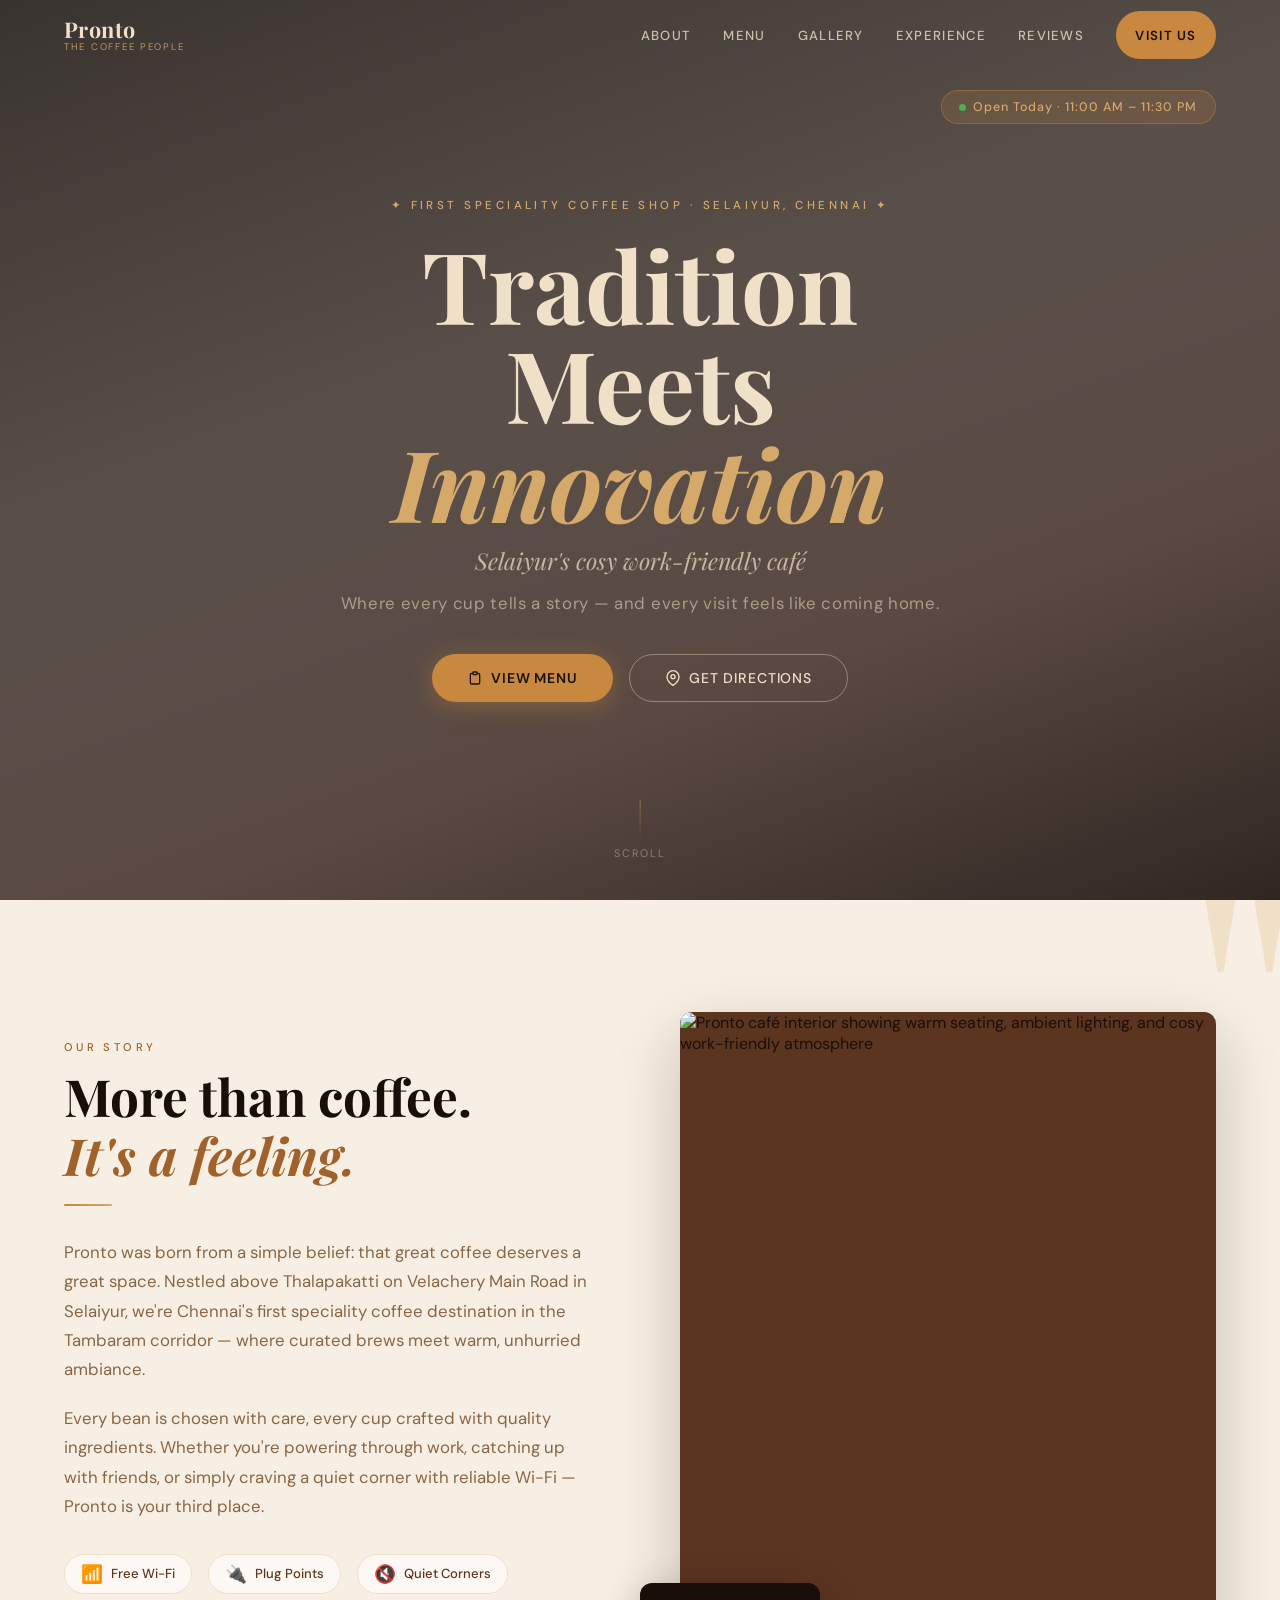
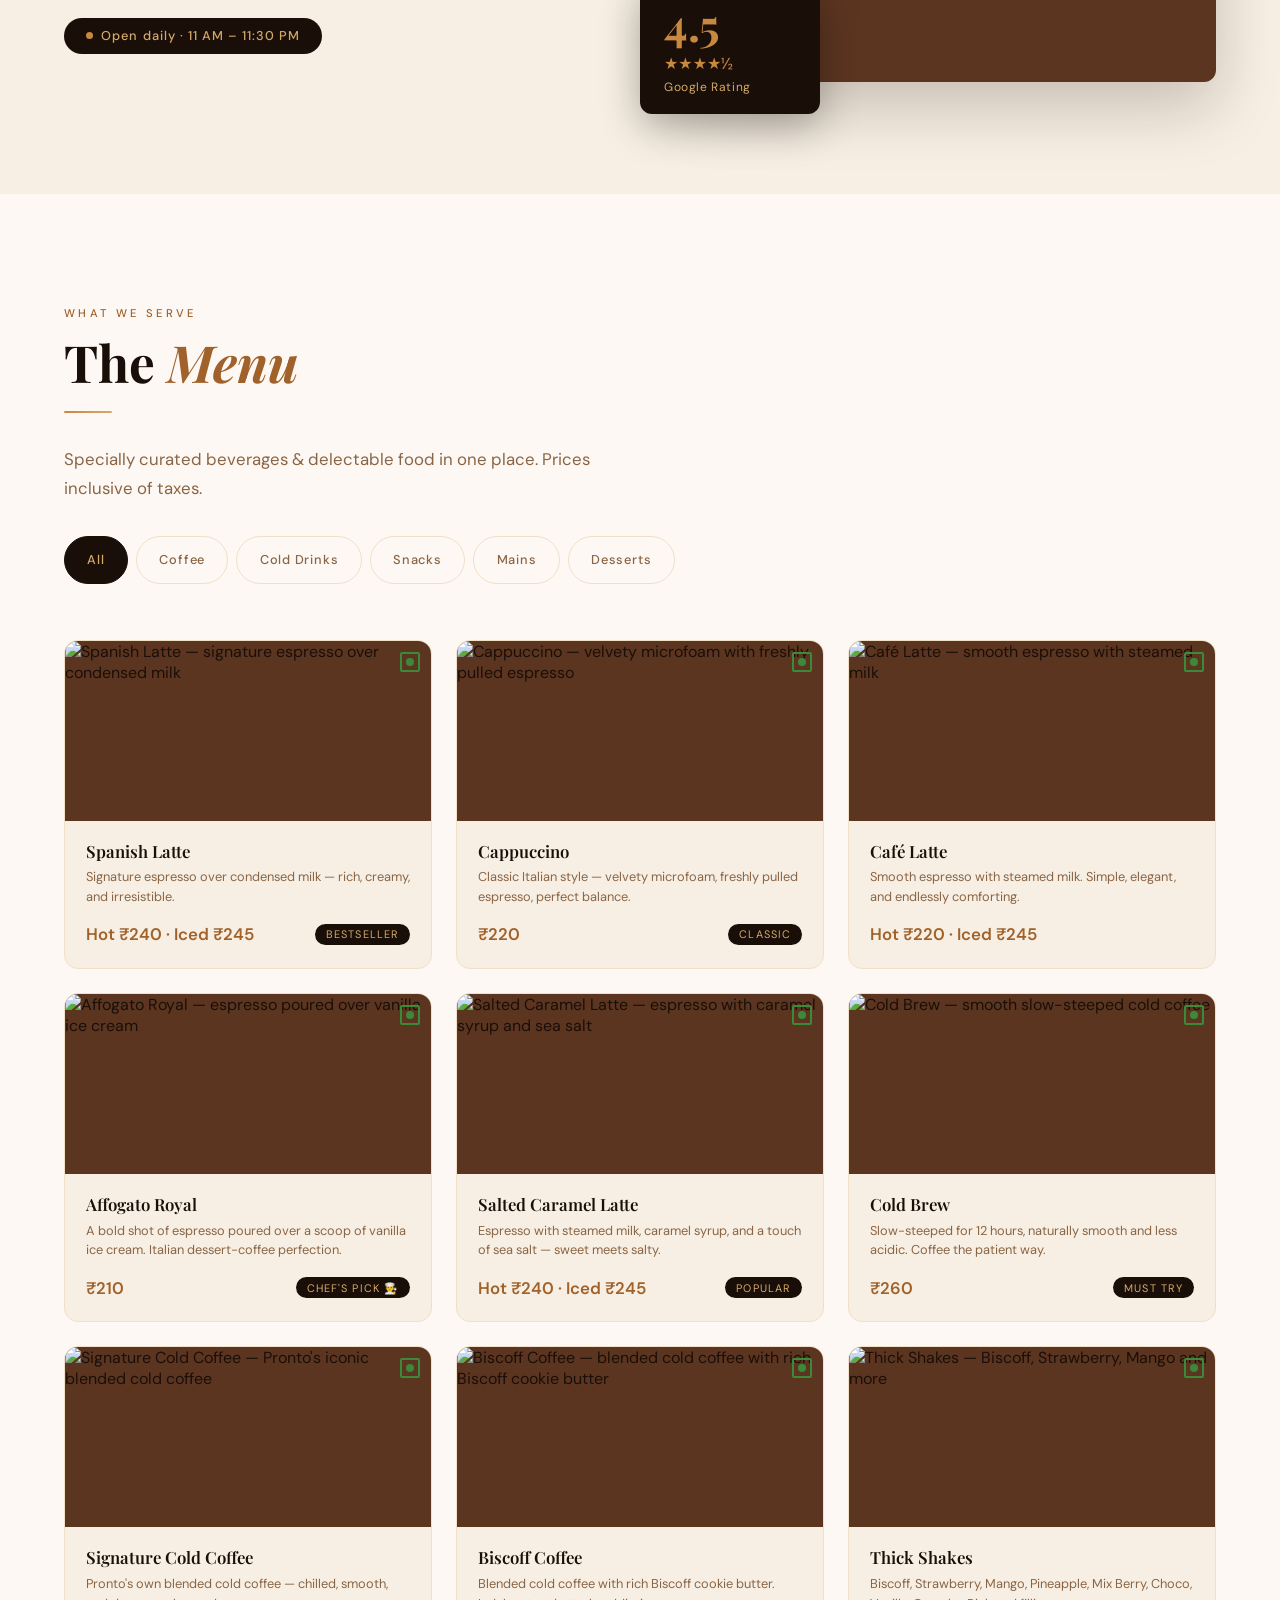
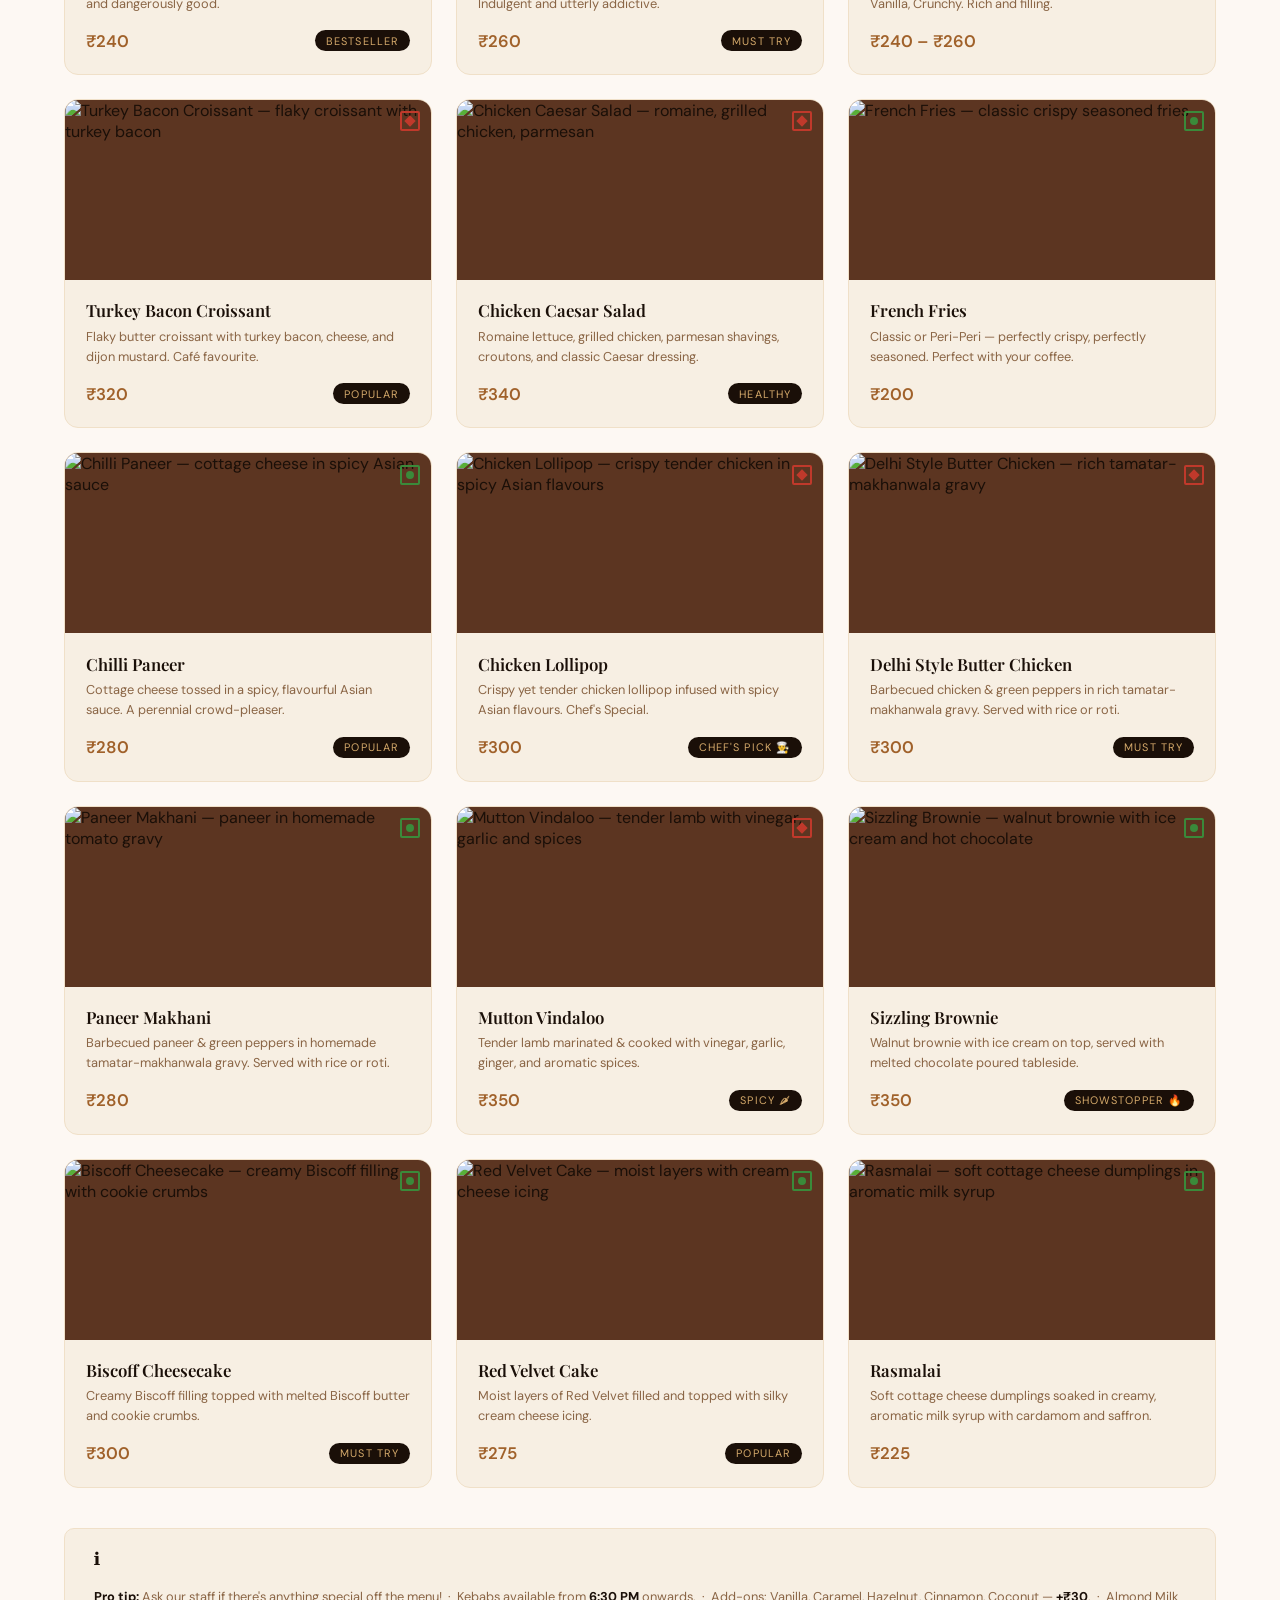
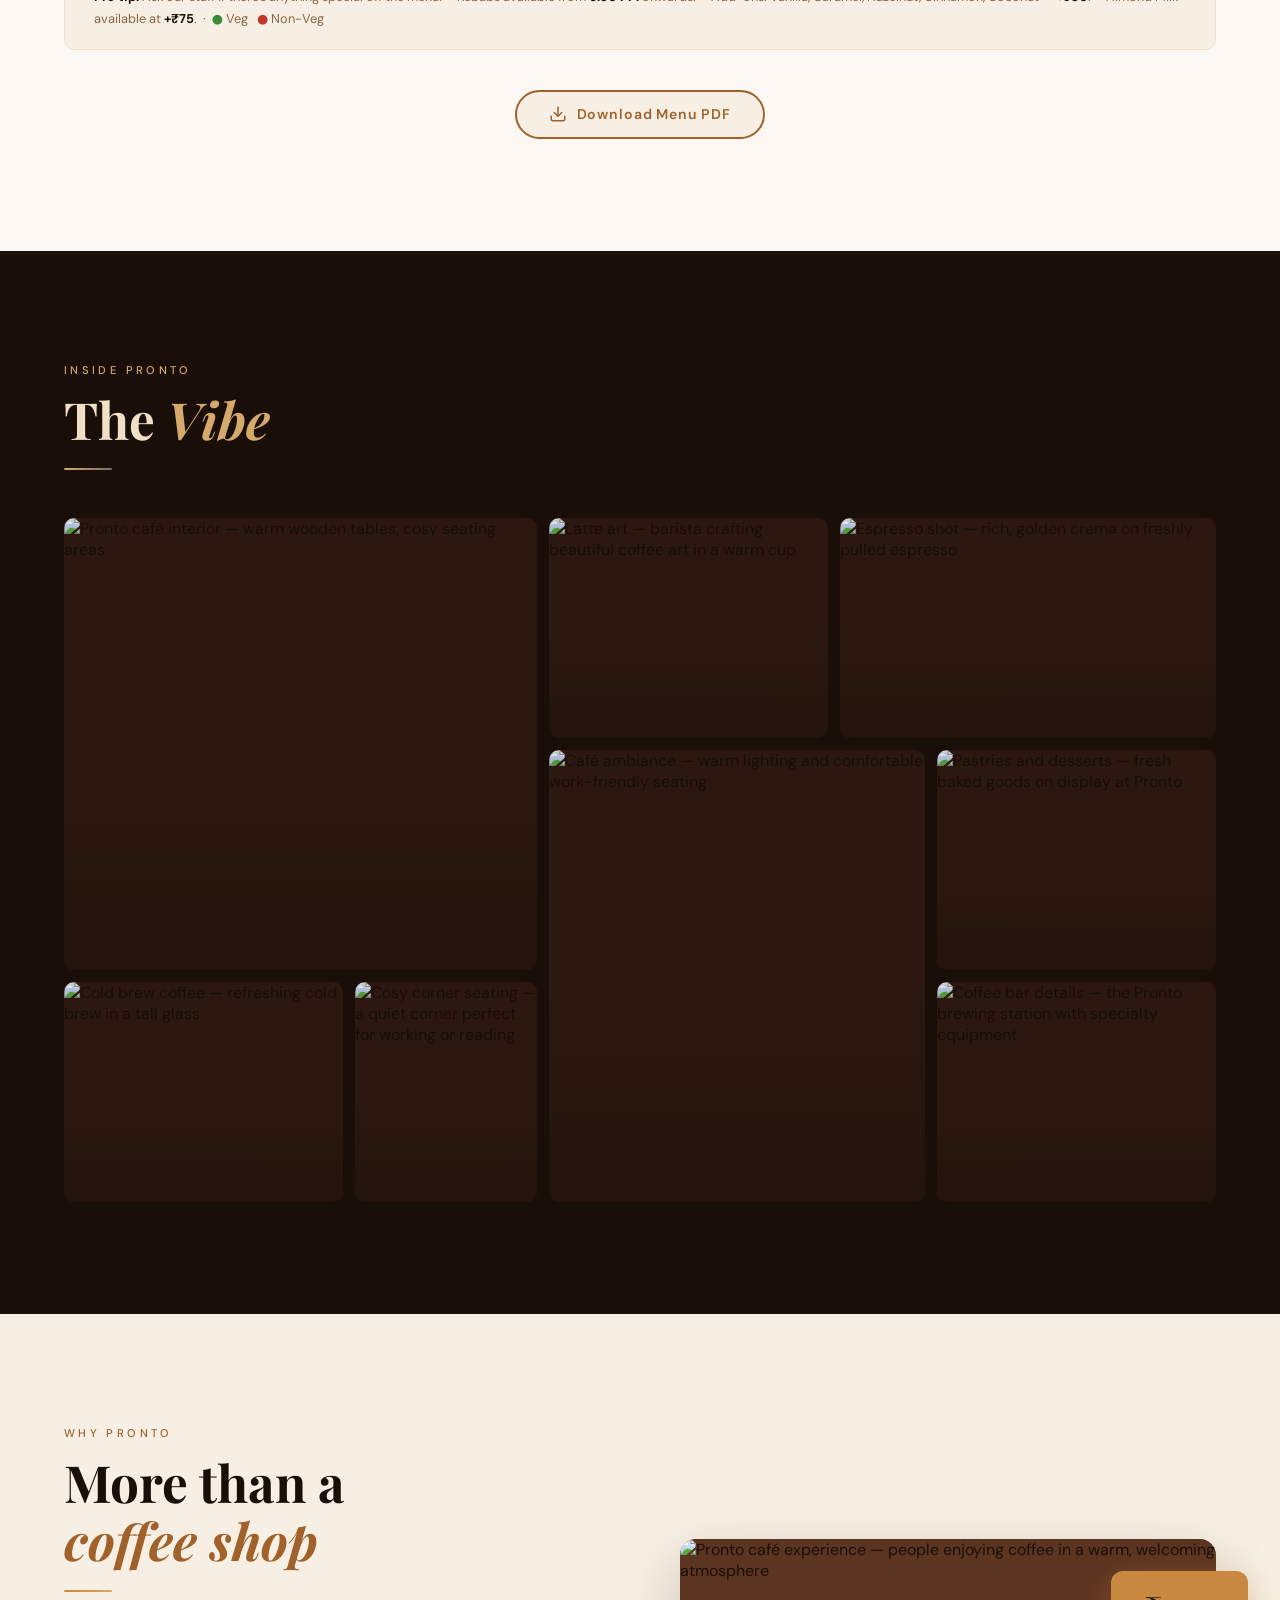
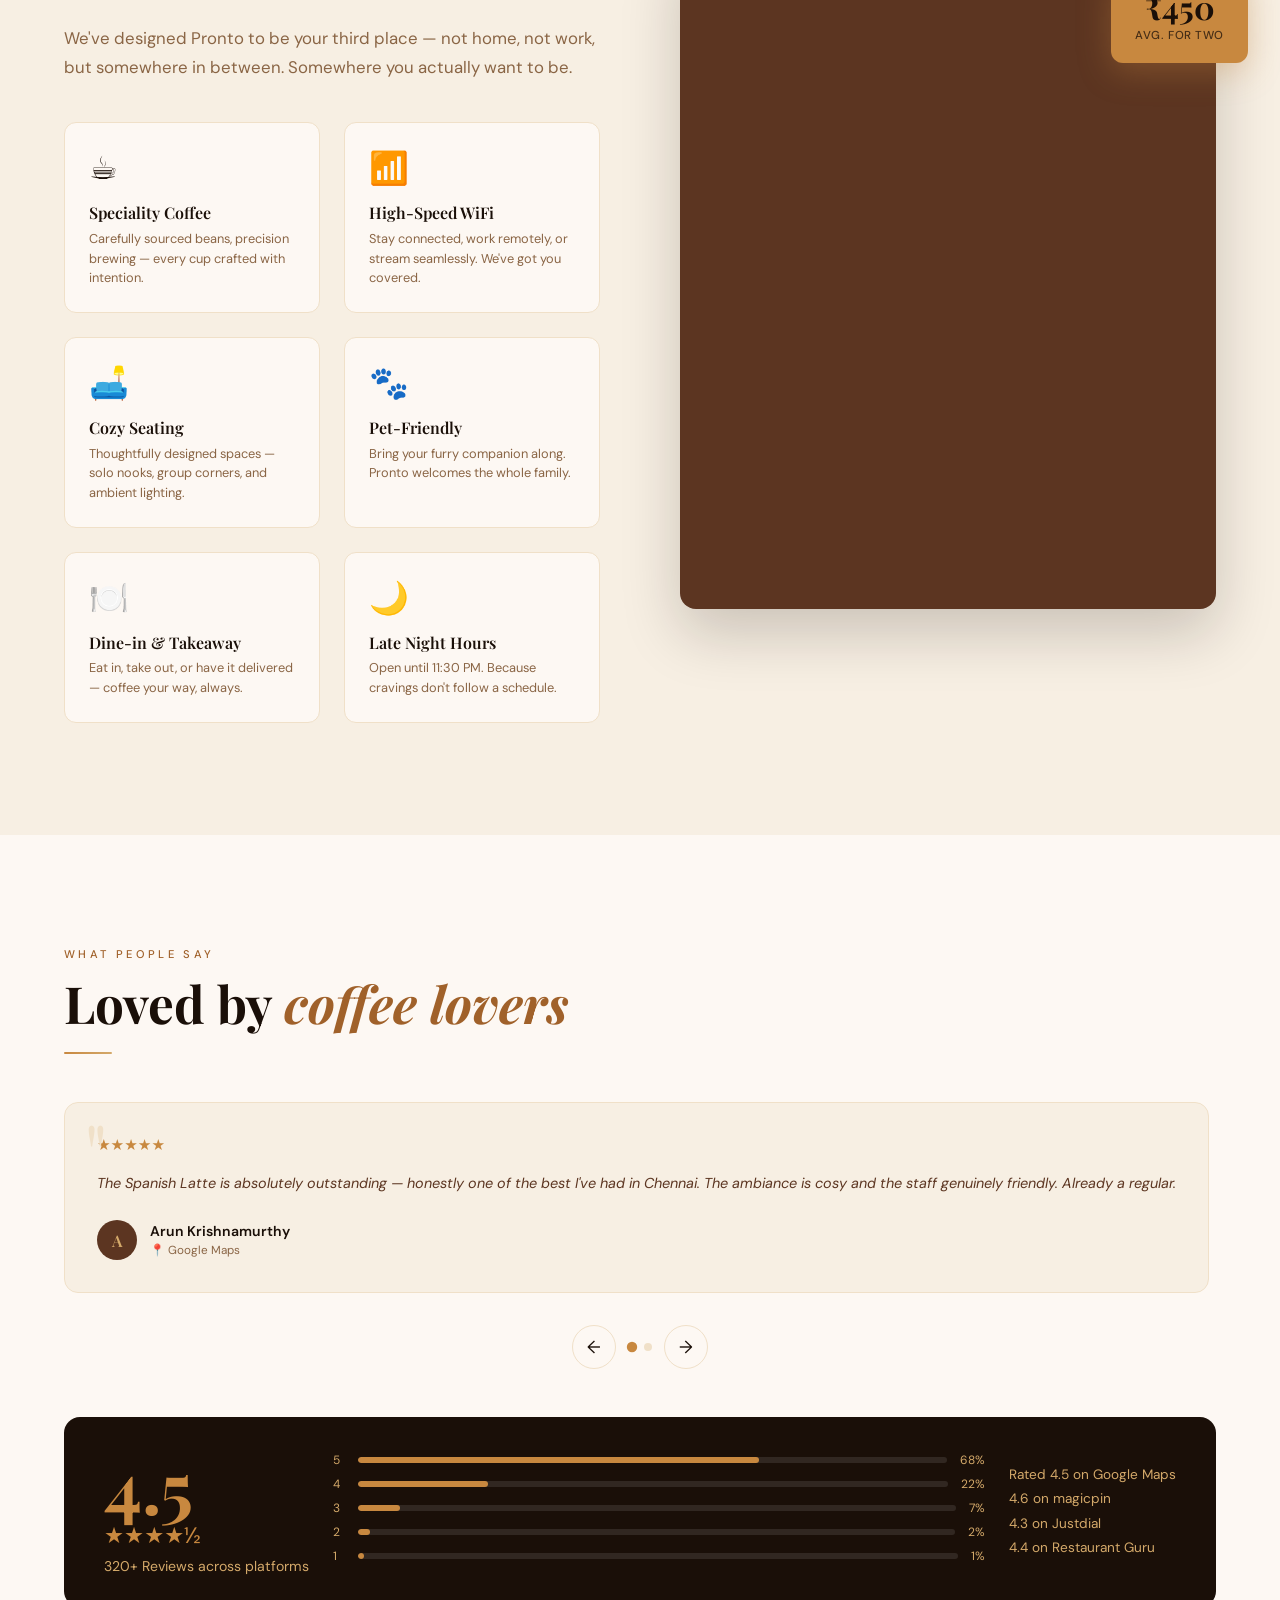
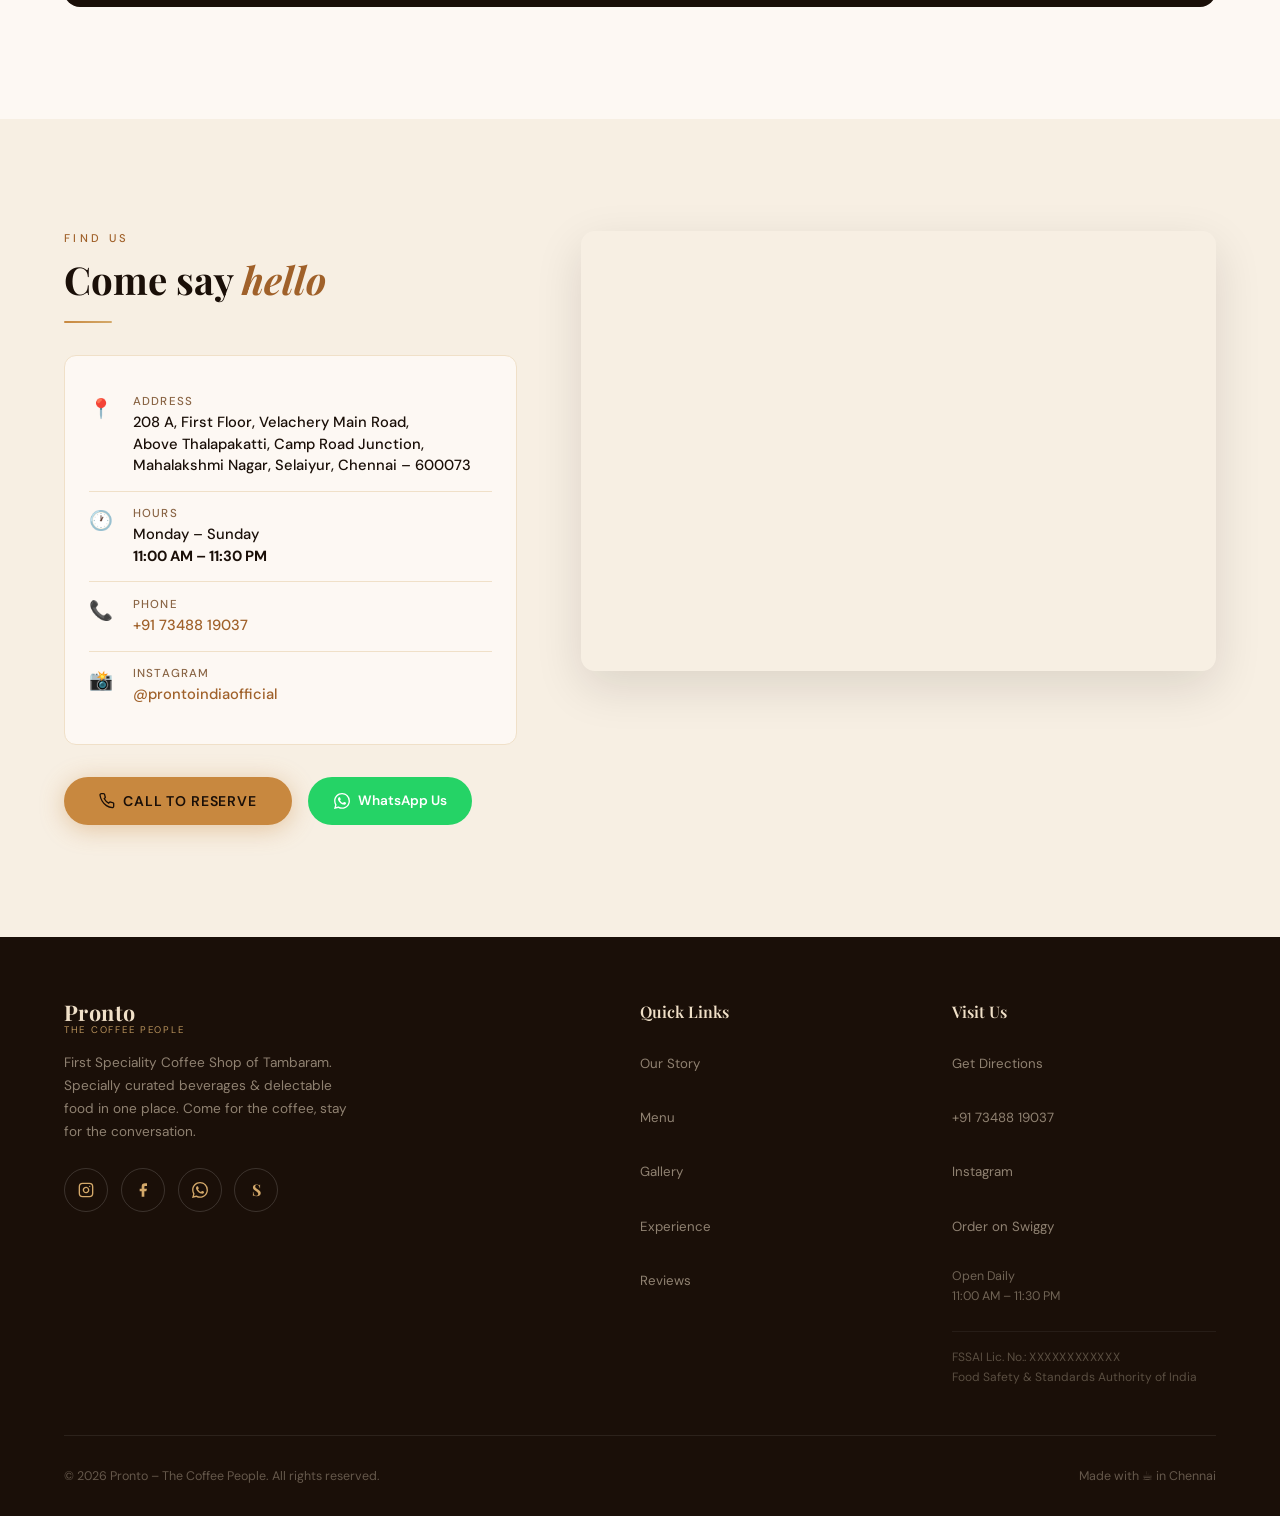
==== commit cb981757: "Add files via upload" ====
--- a/index.html
+++ b/index.html
@@ -3,11 +3,68 @@
 <head>
   <meta charset="UTF-8" />
   <meta name="viewport" content="width=device-width, initial-scale=1.0" />
-  <meta name="description" content="Pronto - The Coffee People. First Speciality Coffee Shop in Tambaram/Selaiyur, Chennai. Brewed for Conversations." />
-  <title>Pronto – The Coffee People | Selaiyur, Chennai</title>
+  <title>Pronto - The Coffee People | Cafe in Selaiyur, Chennai</title>
+  <meta name="description" content="Pronto – The Coffee People. Selaiyur's cosiest work-friendly speciality café above Thalapakatti, Chennai. Brewing conversations since day one. Open 11 AM–11:30 PM daily." />
+  <meta name="keywords" content="cafe selaiyur, coffee shop Chennai, speciality coffee Tambaram, work friendly cafe Chennai, Pronto coffee, cafe near me Selaiyur" />
+  <meta property="og:title" content="Pronto – The Coffee People | Cafe in Selaiyur, Chennai" />
+  <meta property="og:description" content="Selaiyur's cosy work-friendly speciality café. Free Wi-Fi, plug points, quiet corners. Open 11 AM–11:30 PM." />
+  <meta property="og:type" content="restaurant" />
+  <meta name="robots" content="index, follow" />
   <link rel="preconnect" href="https://fonts.googleapis.com" />
   <link rel="preconnect" href="https://fonts.gstatic.com" crossorigin />
   <link href="https://fonts.googleapis.com/css2?family=Playfair+Display:ital,wght@0,400;0,600;0,700;1,400;1,600&family=DM+Sans:wght@300;400;500;600&display=swap" rel="stylesheet" />
+
+  <!-- Restaurant JSON-LD Schema -->
+  <script type="application/ld+json">
+  {
+    "@context": "https://schema.org",
+    "@type": "CafeOrCoffeeShop",
+    "name": "Pronto – The Coffee People",
+    "description": "First Speciality Coffee Shop in Selaiyur/Tambaram, Chennai. Brewed for Conversations.",
+    "url": "https://prontoindiaofficial.com",
+    "telephone": "+917348819037",
+    "priceRange": "₹₹",
+    "servesCuisine": ["Coffee", "Continental", "Indian", "Desserts"],
+    "address": {
+      "@type": "PostalAddress",
+      "streetAddress": "208 A, First Floor, Velachery Main Road, Above Thalapakatti, Camp Road Junction, Mahalakshmi Nagar",
+      "addressLocality": "Selaiyur",
+      "addressRegion": "Tamil Nadu",
+      "postalCode": "600073",
+      "addressCountry": "IN"
+    },
+    "geo": {
+      "@type": "GeoCoordinates",
+      "latitude": 12.9228131,
+      "longitude": 80.1431467
+    },
+    "openingHoursSpecification": [
+      {
+        "@type": "OpeningHoursSpecification",
+        "dayOfWeek": ["Monday","Tuesday","Wednesday","Thursday","Friday","Saturday","Sunday"],
+        "opens": "11:00",
+        "closes": "23:30"
+      }
+    ],
+    "aggregateRating": {
+      "@type": "AggregateRating",
+      "ratingValue": "4.5",
+      "reviewCount": "320",
+      "bestRating": "5"
+    },
+    "amenityFeature": [
+      {"@type": "LocationFeatureSpecification", "name": "Free Wi-Fi", "value": true},
+      {"@type": "LocationFeatureSpecification", "name": "Power Outlets", "value": true},
+      {"@type": "LocationFeatureSpecification", "name": "Pet Friendly", "value": true},
+      {"@type": "LocationFeatureSpecification", "name": "Takeaway", "value": true}
+    ],
+    "sameAs": [
+      "https://instagram.com/prontoindiaofficial",
+      "https://www.facebook.com/cafeprontoindia/"
+    ]
+  }
+  </script>
+
   <style>
     /* ========== ROOT VARIABLES ========== */
     :root {
@@ -26,6 +83,7 @@
       --font-display: 'Playfair Display', Georgia, serif;
       --font-body: 'DM Sans', system-ui, sans-serif;
       --transition: 0.35s cubic-bezier(0.4, 0, 0.2, 1);
+      --mobile-bar-height: 64px;
     }
 
     /* ========== RESET & BASE ========== */
@@ -37,32 +95,39 @@
       color: var(--text-dark);
       overflow-x: hidden;
       -webkit-font-smoothing: antialiased;
-    }
+      /* Reserve space for mobile sticky bar */
+      padding-bottom: var(--mobile-bar-height);
+    }
+    @media (min-width: 701px) { body { padding-bottom: 0; } }
     img { max-width: 100%; display: block; }
     a { color: inherit; text-decoration: none; }
+    button { font-family: var(--font-body); }
+
+    /* ========== SKIP LINK (A11y) ========== */
+    .skip-link {
+      position: absolute;
+      top: -100px;
+      left: 1rem;
+      background: var(--gold);
+      color: var(--espresso);
+      padding: 0.5rem 1rem;
+      border-radius: 4px;
+      font-weight: 600;
+      z-index: 9999;
+      transition: top 0.2s;
+    }
+    .skip-link:focus { top: 1rem; }
 
     /* ========== SCROLL ANIMATIONS ========== */
-    .reveal {
-      opacity: 0;
-      transform: translateY(36px);
-      transition: opacity 0.7s ease, transform 0.7s ease;
-    }
-    .reveal.visible {
-      opacity: 1;
-      transform: translateY(0);
-    }
-    .reveal-left {
-      opacity: 0;
-      transform: translateX(-40px);
-      transition: opacity 0.7s ease, transform 0.7s ease;
-    }
+    .reveal { opacity: 0; transform: translateY(36px); transition: opacity 0.7s ease, transform 0.7s ease; }
+    .reveal.visible { opacity: 1; transform: translateY(0); }
+    .reveal-left { opacity: 0; transform: translateX(-40px); transition: opacity 0.7s ease, transform 0.7s ease; }
     .reveal-left.visible { opacity: 1; transform: translateX(0); }
-    .reveal-right {
-      opacity: 0;
-      transform: translateX(40px);
-      transition: opacity 0.7s ease, transform 0.7s ease;
-    }
+    .reveal-right { opacity: 0; transform: translateX(40px); transition: opacity 0.7s ease, transform 0.7s ease; }
     .reveal-right.visible { opacity: 1; transform: translateX(0); }
+    @media (prefers-reduced-motion: reduce) {
+      .reveal, .reveal-left, .reveal-right { opacity: 1; transform: none; transition: none; }
+    }
 
     /* ========== NAV ========== */
     nav {
@@ -78,8 +143,9 @@
       transition: background var(--transition), backdrop-filter var(--transition), box-shadow var(--transition);
     }
     nav.scrolled {
-      background: rgba(26, 15, 8, 0.92);
+      background: rgba(26, 15, 8, 0.93);
       backdrop-filter: blur(12px);
+      -webkit-backdrop-filter: blur(12px);
       box-shadow: 0 2px 30px rgba(0,0,0,0.25);
     }
     .nav-logo {
@@ -114,20 +180,23 @@
       opacity: 0.8;
       transition: opacity var(--transition), color var(--transition);
       font-weight: 500;
-    }
-    .nav-links a:hover { opacity: 1; color: var(--latte); }
+      min-height: 48px;
+      display: flex;
+      align-items: center;
+    }
+    .nav-links a:hover, .nav-links a:focus { opacity: 1; color: var(--latte); outline: 2px solid var(--latte); outline-offset: 4px; border-radius: 2px; }
     .nav-cta {
-      background: var(--gold);
+      background: var(--gold) !important;
       color: var(--espresso) !important;
       padding: 0.45rem 1.2rem !important;
       border-radius: 2rem;
       font-weight: 600 !important;
       opacity: 1 !important;
       transition: background var(--transition), transform var(--transition) !important;
-    }
-    .nav-cta:hover { background: var(--latte) !important; transform: scale(1.04) !important; }
-
-    /* Mobile hamburger */
+      outline-color: var(--cream) !important;
+    }
+    .nav-cta:hover, .nav-cta:focus { background: var(--latte) !important; transform: scale(1.04) !important; }
+
     .hamburger {
       display: none;
       flex-direction: column;
@@ -135,7 +204,11 @@
       cursor: pointer;
       background: none;
       border: none;
-      padding: 5px;
+      padding: 12px;
+      min-width: 48px;
+      min-height: 48px;
+      justify-content: center;
+      align-items: center;
     }
     .hamburger span {
       display: block;
@@ -145,27 +218,32 @@
       border-radius: 2px;
       transition: var(--transition);
     }
+    .hamburger:focus { outline: 2px solid var(--latte); outline-offset: 4px; border-radius: 4px; }
     .mobile-menu {
       display: none;
       position: fixed;
       top: 70px; left: 0; right: 0;
       background: rgba(26, 15, 8, 0.97);
       backdrop-filter: blur(16px);
+      -webkit-backdrop-filter: blur(16px);
       padding: 1.5rem 5%;
       z-index: 99;
       flex-direction: column;
-      gap: 1rem;
+      gap: 0.5rem;
     }
     .mobile-menu.open { display: flex; }
     .mobile-menu a {
       color: var(--cream);
       font-size: 1rem;
-      padding: 0.6rem 0;
+      padding: 0.8rem 0;
       border-bottom: 1px solid rgba(255,255,255,0.08);
       letter-spacing: 0.06em;
       transition: color var(--transition);
-    }
-    .mobile-menu a:hover { color: var(--latte); }
+      min-height: 48px;
+      display: flex;
+      align-items: center;
+    }
+    .mobile-menu a:hover, .mobile-menu a:focus { color: var(--latte); }
 
     /* ========== HERO ========== */
     #hero {
@@ -176,45 +254,54 @@
       justify-content: center;
       overflow: hidden;
     }
+    /* Full-width hero background image with overlay */
     .hero-bg {
       position: absolute;
       inset: 0;
-      background:
-        radial-gradient(ellipse at 20% 60%, rgba(200, 136, 63, 0.18) 0%, transparent 55%),
-        radial-gradient(ellipse at 80% 20%, rgba(92, 53, 33, 0.22) 0%, transparent 55%),
-        linear-gradient(160deg, #0e0804 0%, #1e0e08 30%, #2c1810 60%, #1a0a04 100%);
-    }
-    /* Coffee steam SVG animated */
-    .steam-wrap {
-      position: absolute;
-      bottom: 0; left: 0; right: 0;
-      height: 300px;
-      overflow: hidden;
-      pointer-events: none;
-    }
-    .steam-particle {
-      position: absolute;
-      bottom: 0;
-      width: 3px;
-      border-radius: 50%;
-      background: linear-gradient(to top, rgba(212, 169, 106, 0.15), transparent);
-      animation: steamRise 4s ease-in infinite;
-    }
-    @keyframes steamRise {
-      0% { transform: translateY(0) scaleX(1); opacity: 0.6; }
-      50% { transform: translateY(-120px) scaleX(2.5); opacity: 0.2; }
-      100% { transform: translateY(-280px) scaleX(4); opacity: 0; }
-    }
-
-    /* Noise texture overlay */
-    #hero::after {
+      background-image: url('https://images.unsplash.com/photo-1554118811-1e0d58224f24?w=1600&q=85&auto=format&fit=crop');
+      background-size: cover;
+      background-position: center 40%;
+      background-repeat: no-repeat;
+    }
+    .hero-bg::after {
       content: '';
       position: absolute;
       inset: 0;
-      background-image: url("data:image/svg+xml,%3Csvg viewBox='0 0 256 256' xmlns='http://www.w3.org/2000/svg'%3E%3Cfilter id='noise'%3E%3CfeTurbulence type='fractalNoise' baseFrequency='0.9' numOctaves='4' stitchTiles='stitch'/%3E%3C/filter%3E%3Crect width='100%25' height='100%25' filter='url(%23noise)' opacity='0.04'/%3E%3C/svg%3E");
-      opacity: 0.35;
-      pointer-events: none;
-    }
+      background: linear-gradient(
+        160deg,
+        rgba(14, 8, 4, 0.82) 0%,
+        rgba(26, 14, 8, 0.72) 40%,
+        rgba(44, 24, 16, 0.78) 70%,
+        rgba(20, 10, 4, 0.88) 100%
+      );
+    }
+    .hero-hours-badge {
+      position: absolute;
+      top: 90px;
+      right: 5%;
+      background: rgba(200, 136, 63, 0.18);
+      border: 1px solid rgba(200, 136, 63, 0.4);
+      backdrop-filter: blur(8px);
+      -webkit-backdrop-filter: blur(8px);
+      border-radius: 2rem;
+      padding: 0.5rem 1.1rem;
+      color: var(--latte);
+      font-size: 0.78rem;
+      font-weight: 500;
+      letter-spacing: 0.08em;
+      display: flex;
+      align-items: center;
+      gap: 0.45rem;
+      z-index: 3;
+    }
+    .hours-dot {
+      width: 7px; height: 7px;
+      border-radius: 50%;
+      background: #4caf50;
+      animation: pulse 2s infinite;
+      flex-shrink: 0;
+    }
+    @keyframes pulse { 0%,100% { opacity: 1; box-shadow: 0 0 0 0 rgba(76,175,80,0.5); } 50% { opacity: 0.7; box-shadow: 0 0 0 5px rgba(76,175,80,0); } }
 
     .hero-content {
       position: relative;
@@ -235,7 +322,7 @@
     }
     .hero-title {
       font-family: var(--font-display);
-      font-size: clamp(3rem, 8vw, 6.5rem);
+      font-size: clamp(2.8rem, 8vw, 6.2rem);
       font-weight: 700;
       color: var(--cream);
       line-height: 1.0;
@@ -243,19 +330,24 @@
       opacity: 0;
       animation: fadeUp 0.9s 0.5s forwards;
     }
-    .hero-title em {
-      font-style: italic;
-      color: var(--latte);
-    }
+    .hero-title em { font-style: italic; color: var(--latte); }
     .hero-tagline {
       font-family: var(--font-display);
-      font-size: clamp(1rem, 2.5vw, 1.55rem);
-      color: rgba(240, 224, 200, 0.65);
+      font-size: clamp(1rem, 2.5vw, 1.45rem);
+      color: rgba(240, 224, 200, 0.72);
       font-style: italic;
       margin-top: 0.8rem;
-      margin-bottom: 2.8rem;
+      margin-bottom: 1rem;
       opacity: 0;
       animation: fadeUp 0.9s 0.7s forwards;
+    }
+    .hero-subtext {
+      font-size: clamp(0.88rem, 1.8vw, 1.05rem);
+      color: rgba(240, 224, 200, 0.55);
+      margin-bottom: 2.5rem;
+      opacity: 0;
+      animation: fadeUp 0.9s 0.8s forwards;
+      letter-spacing: 0.04em;
     }
     .hero-ctas {
       display: flex;
@@ -281,14 +373,13 @@
       cursor: pointer;
       transition: background var(--transition), transform var(--transition), box-shadow var(--transition);
       border: none;
-      display: inline-block;
+      display: inline-flex;
+      align-items: center;
+      gap: 0.5rem;
       box-shadow: 0 4px 24px rgba(200, 136, 63, 0.4);
-    }
-    .btn-primary:hover {
-      background: var(--latte);
-      transform: translateY(-2px);
-      box-shadow: 0 8px 32px rgba(200, 136, 63, 0.5);
-    }
+      min-height: 48px;
+    }
+    .btn-primary:hover, .btn-primary:focus { background: var(--latte); transform: translateY(-2px); box-shadow: 0 8px 32px rgba(200, 136, 63, 0.5); outline: 2px solid var(--cream); outline-offset: 3px; }
     .btn-outline {
       background: transparent;
       color: var(--cream);
@@ -299,15 +390,14 @@
       letter-spacing: 0.06em;
       text-transform: uppercase;
       cursor: pointer;
-      border: 1.5px solid rgba(240, 224, 200, 0.35);
-      display: inline-block;
+      border: 1.5px solid rgba(240, 224, 200, 0.4);
+      display: inline-flex;
+      align-items: center;
+      gap: 0.5rem;
       transition: border-color var(--transition), background var(--transition), transform var(--transition);
-    }
-    .btn-outline:hover {
-      border-color: var(--latte);
-      background: rgba(212, 169, 106, 0.1);
-      transform: translateY(-2px);
-    }
+      min-height: 48px;
+    }
+    .btn-outline:hover, .btn-outline:focus { border-color: var(--latte); background: rgba(212, 169, 106, 0.12); transform: translateY(-2px); outline: 2px solid var(--latte); outline-offset: 3px; }
     .hero-scroll-hint {
       position: absolute;
       bottom: 2.5rem;
@@ -328,10 +418,52 @@
       0%, 100% { transform: translateX(-50%) translateY(0); }
       50% { transform: translateX(-50%) translateY(6px); }
     }
-    .scroll-line {
-      width: 1px;
-      height: 40px;
-      background: linear-gradient(to bottom, rgba(212, 169, 106, 0.5), transparent);
+    .scroll-line { width: 1px; height: 40px; background: linear-gradient(to bottom, rgba(212, 169, 106, 0.5), transparent); }
+
+    /* ========== MOBILE STICKY BOTTOM BAR ========== */
+    .mobile-bottom-bar {
+      display: none;
+      position: fixed;
+      bottom: 0; left: 0; right: 0;
+      height: var(--mobile-bar-height);
+      background: var(--espresso);
+      border-top: 1px solid rgba(255,255,255,0.1);
+      z-index: 200;
+      box-shadow: 0 -4px 20px rgba(0,0,0,0.3);
+    }
+    .mobile-bottom-bar-inner {
+      display: flex;
+      height: 100%;
+    }
+    .mbb-btn {
+      flex: 1;
+      display: flex;
+      flex-direction: column;
+      align-items: center;
+      justify-content: center;
+      gap: 4px;
+      color: var(--latte);
+      font-size: 0.68rem;
+      font-weight: 500;
+      letter-spacing: 0.05em;
+      text-transform: uppercase;
+      border: none;
+      background: transparent;
+      cursor: pointer;
+      min-height: 48px;
+      padding: 0;
+      transition: background var(--transition), color var(--transition);
+      text-decoration: none;
+    }
+    .mbb-btn:hover, .mbb-btn:focus { background: rgba(200,136,63,0.15); color: var(--gold); outline: none; }
+    .mbb-btn:focus-visible { outline: 2px solid var(--gold); outline-offset: -2px; }
+    .mbb-icon { font-size: 1.3rem; line-height: 1; }
+    .mbb-divider { width: 1px; background: rgba(255,255,255,0.1); align-self: stretch; margin: 12px 0; }
+    .mbb-btn.order { background: rgba(200,136,63,0.2); color: var(--gold); }
+    .mbb-btn.order:hover { background: rgba(200,136,63,0.35); }
+
+    @media (max-width: 700px) {
+      .mobile-bottom-bar { display: block; }
     }
 
     /* ========== SECTION COMMONS ========== */
@@ -368,19 +500,14 @@
     }
 
     /* ========== ABOUT ========== */
-    #about {
-      background: var(--oat);
-      position: relative;
-      overflow: hidden;
-    }
+    #about { background: var(--oat); position: relative; overflow: hidden; }
     #about::before {
       content: '"';
       font-family: var(--font-display);
       font-size: 28rem;
       color: var(--cream);
       position: absolute;
-      top: -8rem;
-      right: -2rem;
+      top: -8rem; right: -2rem;
       line-height: 1;
       pointer-events: none;
       z-index: 0;
@@ -397,11 +524,32 @@
     }
     .about-text .section-sub { max-width: 100%; }
     .about-text p + p { margin-top: 1.2rem; }
+    .about-amenities {
+      display: flex;
+      gap: 1rem;
+      margin-top: 2rem;
+      flex-wrap: wrap;
+    }
+    .amenity-chip {
+      display: flex;
+      align-items: center;
+      gap: 0.5rem;
+      background: var(--white);
+      border: 1px solid var(--cream);
+      border-radius: 2rem;
+      padding: 0.5rem 1rem;
+      font-size: 0.82rem;
+      font-weight: 500;
+      color: var(--text-mid);
+      transition: box-shadow var(--transition), transform var(--transition);
+    }
+    .amenity-chip:hover { box-shadow: 0 4px 16px rgba(26,15,8,0.1); transform: translateY(-2px); }
+    .amenity-icon { font-size: 1.1rem; }
     .about-badge {
       display: inline-flex;
       align-items: center;
       gap: 0.5rem;
-      margin-top: 2rem;
+      margin-top: 1.5rem;
       background: var(--espresso);
       color: var(--latte);
       padding: 0.6rem 1.4rem;
@@ -410,16 +558,8 @@
       font-weight: 500;
       letter-spacing: 0.08em;
     }
-    .about-badge .dot {
-      width: 7px; height: 7px;
-      background: var(--gold);
-      border-radius: 50%;
-      animation: pulse 2s infinite;
-    }
-    @keyframes pulse { 0%, 100% { opacity: 1; } 50% { opacity: 0.4; } }
-    .about-visual {
-      position: relative;
-    }
+    .about-badge .dot { width: 7px; height: 7px; background: var(--gold); border-radius: 50%; animation: pulse 2s infinite; }
+    .about-visual { position: relative; }
     .about-img-main {
       border-radius: 12px;
       overflow: hidden;
@@ -427,16 +567,11 @@
       aspect-ratio: 4/5;
       background: var(--brown);
     }
-    .about-img-main img {
-      width: 100%; height: 100%;
-      object-fit: cover;
-      transition: transform 0.6s ease;
-    }
+    .about-img-main img { width: 100%; height: 100%; object-fit: cover; transition: transform 0.6s ease; }
     .about-img-main:hover img { transform: scale(1.03); }
     .about-float-card {
       position: absolute;
-      bottom: -2rem;
-      left: -2.5rem;
+      bottom: -2rem; left: -2.5rem;
       background: var(--espresso);
       color: var(--cream);
       border-radius: 12px;
@@ -444,26 +579,19 @@
       box-shadow: 0 12px 40px rgba(0,0,0,0.3);
       min-width: 180px;
     }
-    .about-float-card .big-num {
-      font-family: var(--font-display);
-      font-size: 2.8rem;
-      font-weight: 700;
-      color: var(--gold);
-      line-height: 1;
-    }
+    .about-float-card .big-num { font-family: var(--font-display); font-size: 2.8rem; font-weight: 700; color: var(--gold); line-height: 1; }
     .about-float-card p { font-size: 0.75rem; color: var(--latte); margin-top: 0.3rem; letter-spacing: 0.05em; }
     .stars-row { color: var(--gold); font-size: 1rem; margin-top: 0.4rem; }
 
     /* ========== MENU ========== */
-    #menu {
-      background: var(--white);
-    }
+    #menu { background: var(--white); }
     .menu-header { max-width: 1200px; margin: 0 auto 3.5rem; }
     .menu-tabs {
       display: flex;
       gap: 0.5rem;
       margin-top: 2rem;
       flex-wrap: wrap;
+      role: tablist;
     }
     .menu-tab {
       padding: 0.5rem 1.4rem;
@@ -476,15 +604,18 @@
       color: var(--text-light);
       background: transparent;
       transition: all var(--transition);
-    }
-    .menu-tab.active, .menu-tab:hover {
+      min-height: 48px;
+    }
+    .menu-tab.active, .menu-tab:hover, .menu-tab:focus {
       background: var(--espresso);
       color: var(--latte);
       border-color: var(--espresso);
-    }
+      outline: none;
+    }
+    .menu-tab:focus-visible { outline: 2px solid var(--caramel); outline-offset: 2px; }
     .menu-grid {
       display: grid;
-      grid-template-columns: repeat(auto-fill, minmax(260px, 1fr));
+      grid-template-columns: repeat(3, 1fr);
       gap: 1.5rem;
       max-width: 1200px;
       margin: 0 auto;
@@ -498,21 +629,9 @@
       cursor: default;
       position: relative;
     }
-    .menu-card:hover {
-      transform: translateY(-6px);
-      box-shadow: 0 16px 48px rgba(26, 15, 8, 0.12);
-    }
-    .menu-card-img {
-      height: 180px;
-      overflow: hidden;
-      background: var(--brown);
-      position: relative;
-    }
-    .menu-card-img img {
-      width: 100%; height: 100%;
-      object-fit: cover;
-      transition: transform 0.5s ease;
-    }
+    .menu-card:hover { transform: translateY(-6px); box-shadow: 0 16px 48px rgba(26, 15, 8, 0.12); }
+    .menu-card-img { height: 180px; overflow: hidden; background: var(--brown); position: relative; }
+    .menu-card-img img { width: 100%; height: 100%; object-fit: cover; transition: transform 0.5s ease; }
     .menu-card:hover .menu-card-img img { transform: scale(1.07); }
     .menu-card-veg {
       position: absolute;
@@ -524,59 +643,47 @@
       align-items: center;
       justify-content: center;
     }
-    .menu-card-veg::after {
-      content: '';
-      width: 8px; height: 8px;
-      background: #3a8a3a;
-      border-radius: 50%;
-    }
+    .menu-card-veg::after { content: ''; width: 8px; height: 8px; background: #3a8a3a; border-radius: 50%; }
     .menu-card-veg.non-veg { border-color: #c0392b; }
     .menu-card-veg.non-veg::after { background: #c0392b; border-radius: 0; transform: rotate(45deg); }
     .menu-card-body { padding: 1.2rem 1.3rem 1.4rem; }
-    .menu-card-name {
-      font-family: var(--font-display);
-      font-size: 1.05rem;
+    .menu-card-name { font-family: var(--font-display); font-size: 1.05rem; font-weight: 600; color: var(--espresso); margin-bottom: 0.35rem; }
+    .menu-card-desc { font-size: 0.8rem; color: var(--text-light); line-height: 1.55; min-height: 2.5rem; }
+    .menu-card-footer { display: flex; align-items: center; justify-content: space-between; margin-top: 1rem; flex-wrap: wrap; gap: 0.4rem; }
+    .menu-price { font-size: 1.05rem; font-weight: 600; color: var(--caramel); }
+    .menu-tag { font-size: 0.68rem; letter-spacing: 0.1em; text-transform: uppercase; background: var(--espresso); color: var(--latte); padding: 0.22rem 0.7rem; border-radius: 1rem; }
+    .menu-card[data-cat] { display: block; }
+
+    /* Download Menu CTA */
+    .menu-download-wrap {
+      max-width: 1200px;
+      margin: 2.5rem auto 0;
+      text-align: center;
+    }
+    .btn-download {
+      display: inline-flex;
+      align-items: center;
+      gap: 0.6rem;
+      background: var(--oat);
+      border: 2px solid var(--caramel);
+      color: var(--caramel);
+      padding: 0.85rem 2rem;
+      border-radius: 2rem;
+      font-size: 0.88rem;
       font-weight: 600;
-      color: var(--espresso);
-      margin-bottom: 0.35rem;
-    }
-    .menu-card-desc {
-      font-size: 0.8rem;
-      color: var(--text-light);
-      line-height: 1.55;
-      min-height: 2.5rem;
-    }
-    .menu-card-footer {
-      display: flex;
-      align-items: center;
-      justify-content: space-between;
-      margin-top: 1rem;
-    }
-    .menu-price {
-      font-size: 1.05rem;
-      font-weight: 600;
-      color: var(--caramel);
-    }
-    .menu-tag {
-      font-size: 0.68rem;
-      letter-spacing: 0.1em;
-      text-transform: uppercase;
-      background: var(--espresso);
-      color: var(--latte);
-      padding: 0.22rem 0.7rem;
-      border-radius: 1rem;
-    }
-    /* hidden items for tab filtering */
-    .menu-card[data-cat] { display: block; }
+      letter-spacing: 0.06em;
+      cursor: pointer;
+      transition: all var(--transition);
+      min-height: 48px;
+    }
+    .btn-download:hover, .btn-download:focus { background: var(--caramel); color: var(--white); transform: translateY(-2px); box-shadow: 0 8px 24px rgba(160,97,42,0.3); }
+    .btn-download svg { flex-shrink: 0; }
 
     /* ========== GALLERY ========== */
-    #gallery {
-      background: var(--espresso);
-      padding: 7rem 5%;
-    }
+    #gallery { background: var(--espresso); padding: 7rem 5%; }
     #gallery .section-eyebrow { color: var(--latte); }
     #gallery .section-title { color: var(--cream); }
-    #gallery .divider { background: linear-gradient(to right, var(--latte), var(--cream)); }
+    #gallery .divider { background: linear-gradient(to right, var(--latte), rgba(255,255,255,0.4)); }
     .gallery-grid {
       display: grid;
       grid-template-columns: repeat(12, 1fr);
@@ -590,21 +697,11 @@
       overflow: hidden;
       position: relative;
       background: var(--dark-roast);
-    }
-    .g-item img {
-      width: 100%; height: 100%;
-      object-fit: cover;
-      transition: transform 0.55s ease, filter 0.55s ease;
-      filter: brightness(0.9);
-    }
+      contain: layout paint;
+    }
+    .g-item img { width: 100%; height: 100%; object-fit: cover; transition: transform 0.55s ease, filter 0.55s ease; filter: brightness(0.88); }
     .g-item:hover img { transform: scale(1.07); filter: brightness(1); }
-    .g-item::after {
-      content: '';
-      position: absolute;
-      inset: 0;
-      background: linear-gradient(to top, rgba(26,15,8,0.5), transparent 50%);
-      pointer-events: none;
-    }
+    .g-item::after { content: ''; position: absolute; inset: 0; background: linear-gradient(to top, rgba(26,15,8,0.5), transparent 50%); pointer-events: none; }
     .g-item-1 { grid-column: 1 / 6; grid-row: 1 / 3; }
     .g-item-2 { grid-column: 6 / 9; grid-row: 1 / 2; }
     .g-item-3 { grid-column: 9 / 13; grid-row: 1 / 2; }
@@ -614,34 +711,10 @@
     .g-item-7 { grid-column: 4 / 6; grid-row: 3 / 4; }
     .g-item-8 { grid-column: 10 / 13; grid-row: 3 / 4; }
 
-    /* Unsplash placeholder images */
-    .img-placeholder {
-      width: 100%; height: 100%;
-      display: flex;
-      align-items: center;
-      justify-content: center;
-      font-size: 2rem;
-      color: rgba(212, 169, 106, 0.3);
-    }
-
     /* ========== EXPERIENCE ========== */
-    #experience {
-      background: var(--oat);
-    }
-    .exp-inner {
-      max-width: 1200px;
-      margin: 0 auto;
-      display: grid;
-      grid-template-columns: 1fr 1fr;
-      gap: 5rem;
-      align-items: center;
-    }
-    .exp-features {
-      display: grid;
-      grid-template-columns: 1fr 1fr;
-      gap: 1.5rem;
-      margin-top: 2.5rem;
-    }
+    #experience { background: var(--oat); }
+    .exp-inner { max-width: 1200px; margin: 0 auto; display: grid; grid-template-columns: 1fr 1fr; gap: 5rem; align-items: center; }
+    .exp-features { display: grid; grid-template-columns: 1fr 1fr; gap: 1.5rem; margin-top: 2.5rem; }
     .exp-feature {
       background: var(--white);
       border-radius: 12px;
@@ -649,34 +722,15 @@
       border: 1px solid var(--cream);
       transition: box-shadow var(--transition), transform var(--transition);
     }
-    .exp-feature:hover {
-      box-shadow: 0 8px 32px rgba(26, 15, 8, 0.1);
-      transform: translateY(-3px);
-    }
+    .exp-feature:hover { box-shadow: 0 8px 32px rgba(26, 15, 8, 0.1); transform: translateY(-3px); }
     .exp-icon { font-size: 2rem; margin-bottom: 0.8rem; }
-    .exp-feature h3 {
-      font-family: var(--font-display);
-      font-size: 1rem;
-      font-weight: 600;
-      color: var(--espresso);
-      margin-bottom: 0.35rem;
-    }
+    .exp-feature h3 { font-family: var(--font-display); font-size: 1rem; font-weight: 600; color: var(--espresso); margin-bottom: 0.35rem; }
     .exp-feature p { font-size: 0.8rem; color: var(--text-light); line-height: 1.55; }
-    .exp-visual {
-      position: relative;
-    }
-    .exp-img-wrap {
-      border-radius: 16px;
-      overflow: hidden;
-      aspect-ratio: 4/5;
-      background: var(--brown);
-      box-shadow: 0 24px 60px rgba(26, 15, 8, 0.2);
-    }
+    .exp-visual { position: relative; }
+    .exp-img-wrap { border-radius: 16px; overflow: hidden; aspect-ratio: 4/5; background: var(--brown); box-shadow: 0 24px 60px rgba(26, 15, 8, 0.2); }
     .exp-img-wrap img { width: 100%; height: 100%; object-fit: cover; }
     .exp-float {
-      position: absolute;
-      top: 2rem;
-      right: -2rem;
+      position: absolute; top: 2rem; right: -2rem;
       background: var(--gold);
       border-radius: 12px;
       padding: 1.2rem 1.5rem;
@@ -687,16 +741,19 @@
     .exp-float small { font-size: 0.72rem; color: var(--espresso); opacity: 0.75; font-weight: 500; letter-spacing: 0.05em; text-transform: uppercase; }
 
     /* ========== REVIEWS ========== */
-    #reviews {
-      background: var(--white);
-    }
+    #reviews { background: var(--white); }
     .reviews-header { max-width: 1200px; margin: 0 auto 3rem; }
-    .reviews-grid {
-      display: grid;
-      grid-template-columns: repeat(auto-fill, minmax(300px, 1fr));
-      gap: 1.5rem;
+    /* Carousel wrapper */
+    .reviews-carousel-wrap {
       max-width: 1200px;
       margin: 0 auto;
+      position: relative;
+    }
+    .reviews-carousel {
+      display: flex;
+      gap: 1.5rem;
+      overflow: hidden;
+      scroll-behavior: smooth;
     }
     .review-card {
       background: var(--oat);
@@ -705,50 +762,51 @@
       border: 1px solid var(--cream);
       position: relative;
       transition: box-shadow var(--transition), transform var(--transition);
-    }
-    .review-card:hover {
-      box-shadow: 0 12px 40px rgba(26, 15, 8, 0.1);
-      transform: translateY(-4px);
-    }
-    .review-card::before {
-      content: '"';
-      font-family: var(--font-display);
-      font-size: 5rem;
-      color: var(--cream);
-      position: absolute;
-      top: 0.5rem;
-      left: 1.2rem;
-      line-height: 1;
-      pointer-events: none;
-    }
+      min-width: calc(33.33% - 1rem);
+      flex-shrink: 0;
+    }
+    @media (max-width: 900px) { .review-card { min-width: calc(50% - 0.75rem); } }
+    @media (max-width: 600px) { .review-card { min-width: calc(100% - 0rem); } }
+    .review-card:hover { box-shadow: 0 12px 40px rgba(26, 15, 8, 0.1); transform: translateY(-4px); }
+    .review-card::before { content: '"'; font-family: var(--font-display); font-size: 5rem; color: var(--cream); position: absolute; top: 0.5rem; left: 1.2rem; line-height: 1; pointer-events: none; }
     .review-stars { color: var(--gold); font-size: 0.95rem; margin-bottom: 1rem; }
-    .review-text {
-      font-size: 0.9rem;
-      color: var(--text-mid);
-      line-height: 1.75;
-      font-style: italic;
-      margin-bottom: 1.5rem;
-    }
-    .review-author {
-      display: flex;
-      align-items: center;
-      gap: 0.8rem;
-    }
-    .review-avatar {
-      width: 40px; height: 40px;
-      border-radius: 50%;
-      background: var(--brown);
-      display: flex;
-      align-items: center;
-      justify-content: center;
-      font-size: 1rem;
-      color: var(--latte);
-      font-weight: 600;
-      font-family: var(--font-display);
-      flex-shrink: 0;
-    }
+    .review-text { font-size: 0.9rem; color: var(--text-mid); line-height: 1.75; font-style: italic; margin-bottom: 1.5rem; }
+    .review-author { display: flex; align-items: center; gap: 0.8rem; }
+    .review-avatar { width: 40px; height: 40px; border-radius: 50%; background: var(--brown); display: flex; align-items: center; justify-content: center; font-size: 1rem; color: var(--latte); font-weight: 600; font-family: var(--font-display); flex-shrink: 0; }
     .review-name { font-weight: 600; font-size: 0.88rem; color: var(--espresso); }
     .review-via { font-size: 0.73rem; color: var(--text-light); margin-top: 0.1rem; }
+    .carousel-controls {
+      display: flex;
+      gap: 0.75rem;
+      margin-top: 2rem;
+      justify-content: center;
+      align-items: center;
+    }
+    .carousel-btn {
+      width: 44px; height: 44px;
+      border-radius: 50%;
+      border: 1.5px solid var(--cream);
+      background: var(--white);
+      color: var(--espresso);
+      cursor: pointer;
+      display: flex;
+      align-items: center;
+      justify-content: center;
+      font-size: 1.1rem;
+      transition: all var(--transition);
+    }
+    .carousel-btn:hover, .carousel-btn:focus { background: var(--espresso); color: var(--latte); border-color: var(--espresso); outline: 2px solid var(--caramel); outline-offset: 2px; }
+    .carousel-dots { display: flex; gap: 0.5rem; align-items: center; }
+    .carousel-dot {
+      width: 8px; height: 8px;
+      border-radius: 50%;
+      background: var(--cream);
+      border: none;
+      cursor: pointer;
+      transition: background var(--transition), transform var(--transition);
+      padding: 0;
+    }
+    .carousel-dot.active { background: var(--gold); transform: scale(1.3); }
     .overall-rating {
       display: flex;
       align-items: center;
@@ -762,13 +820,7 @@
       margin-right: auto;
       flex-wrap: wrap;
     }
-    .overall-rating .big-num {
-      font-family: var(--font-display);
-      font-size: 4.5rem;
-      font-weight: 700;
-      color: var(--gold);
-      line-height: 1;
-    }
+    .overall-rating .big-num { font-family: var(--font-display); font-size: 4.5rem; font-weight: 700; color: var(--gold); line-height: 1; }
     .overall-rating .stars { color: var(--gold); font-size: 1.4rem; margin-bottom: 0.4rem; }
     .overall-rating p { color: var(--latte); font-size: 0.88rem; }
     .rating-bars { flex: 1; min-width: 200px; }
@@ -779,9 +831,7 @@
     .rating-count { font-size: 0.75rem; color: var(--text-light); white-space: nowrap; }
 
     /* ========== LOCATION ========== */
-    #location {
-      background: var(--oat);
-    }
+    #location { background: var(--oat); }
     .location-inner {
       max-width: 1200px;
       margin: 0 auto;
@@ -790,45 +840,34 @@
       gap: 4rem;
       align-items: start;
     }
-    .location-info h2 { margin-bottom: 0.5rem; }
-    .info-block {
-      background: var(--white);
-      border-radius: 12px;
-      padding: 1.5rem;
-      margin-top: 1.5rem;
-      border: 1px solid var(--cream);
-    }
-    .info-row {
-      display: flex;
-      gap: 1rem;
-      align-items: flex-start;
-      padding: 0.9rem 0;
-      border-bottom: 1px solid var(--cream);
-    }
+    .info-block { background: var(--white); border-radius: 12px; padding: 1.5rem; margin-top: 1.5rem; border: 1px solid var(--cream); }
+    .info-row { display: flex; gap: 1rem; align-items: flex-start; padding: 0.9rem 0; border-bottom: 1px solid var(--cream); }
     .info-row:last-child { border-bottom: none; }
     .info-icon { font-size: 1.2rem; width: 28px; flex-shrink: 0; margin-top: 0.1rem; }
     .info-label { font-size: 0.72rem; letter-spacing: 0.1em; text-transform: uppercase; color: var(--text-light); font-weight: 500; margin-bottom: 0.2rem; }
     .info-val { font-size: 0.92rem; color: var(--espresso); font-weight: 500; line-height: 1.45; }
     .info-val a { color: var(--caramel); }
-    .info-val a:hover { text-decoration: underline; }
-    .map-embed {
-      border-radius: 14px;
-      overflow: hidden;
-      box-shadow: 0 16px 48px rgba(26, 15, 8, 0.12);
-      height: 440px;
-    }
-    .map-embed iframe {
-      width: 100%; height: 100%;
-      border: none;
-      display: block;
-    }
-    .order-btn-wrap { margin-top: 2rem; }
+    .info-val a:hover, .info-val a:focus { text-decoration: underline; }
+    .location-ctas { display: flex; gap: 1rem; flex-wrap: wrap; margin-top: 2rem; }
+    .btn-whatsapp {
+      display: inline-flex;
+      align-items: center;
+      gap: 0.5rem;
+      background: #25D366;
+      color: #fff;
+      padding: 0.85rem 1.6rem;
+      border-radius: 2rem;
+      font-size: 0.85rem;
+      font-weight: 600;
+      min-height: 48px;
+      transition: background var(--transition), transform var(--transition);
+    }
+    .btn-whatsapp:hover, .btn-whatsapp:focus { background: #1ebe5a; transform: translateY(-2px); outline: 2px solid #25D366; outline-offset: 3px; }
+    .map-embed { border-radius: 14px; overflow: hidden; box-shadow: 0 16px 48px rgba(26, 15, 8, 0.12); height: 440px; }
+    .map-embed iframe { width: 100%; height: 100%; border: none; display: block; }
 
     /* ========== FOOTER ========== */
-    footer {
-      background: var(--espresso);
-      padding: 4rem 5% 2rem;
-    }
+    footer { background: var(--espresso); padding: 4rem 5% 2rem; }
     .footer-inner {
       max-width: 1200px;
       margin: 0 auto;
@@ -842,7 +881,7 @@
     .footer-brand p { font-size: 0.85rem; color: rgba(240, 224, 200, 0.55); line-height: 1.7; max-width: 300px; }
     .footer-social { display: flex; gap: 0.8rem; margin-top: 1.5rem; }
     .social-link {
-      width: 38px; height: 38px;
+      width: 44px; height: 44px;
       border-radius: 50%;
       border: 1px solid rgba(255,255,255,0.15);
       display: flex;
@@ -852,27 +891,13 @@
       font-size: 0.9rem;
       transition: background var(--transition), border-color var(--transition), transform var(--transition);
     }
-    .social-link:hover {
-      background: var(--gold);
-      border-color: var(--gold);
-      color: var(--espresso);
-      transform: translateY(-2px);
-    }
-    .footer-col h4 {
-      font-family: var(--font-display);
-      font-size: 1rem;
-      color: var(--cream);
-      margin-bottom: 1.2rem;
-      font-weight: 600;
-    }
+    .social-link:hover, .social-link:focus { background: var(--gold); border-color: var(--gold); color: var(--espresso); transform: translateY(-2px); outline: 2px solid var(--latte); outline-offset: 2px; }
+    .footer-col h4 { font-family: var(--font-display); font-size: 1rem; color: var(--cream); margin-bottom: 1.2rem; font-weight: 600; }
     .footer-col ul { list-style: none; }
     .footer-col ul li { margin-bottom: 0.65rem; }
-    .footer-col ul li a {
-      font-size: 0.83rem;
-      color: rgba(240, 224, 200, 0.55);
-      transition: color var(--transition);
-    }
-    .footer-col ul li a:hover { color: var(--latte); }
+    .footer-col ul li a { font-size: 0.83rem; color: rgba(240, 224, 200, 0.55); transition: color var(--transition); min-height: 44px; display: inline-flex; align-items: center; }
+    .footer-col ul li a:hover, .footer-col ul li a:focus { color: var(--latte); }
+    .fssai-note { font-size: 0.75rem; color: rgba(240,224,200,0.3); margin-top: 1.5rem; line-height: 1.6; border-top: 1px solid rgba(255,255,255,0.06); padding-top: 1rem; }
     .footer-bottom {
       max-width: 1200px;
       margin: 2rem auto 0;
@@ -886,16 +911,17 @@
     .footer-bottom a { color: var(--latte); }
 
     /* ========== RESPONSIVE ========== */
+    @media (max-width: 1100px) {
+      .menu-grid { grid-template-columns: repeat(2, 1fr); }
+    }
     @media (max-width: 900px) {
       .about-inner, .exp-inner, .location-inner { grid-template-columns: 1fr; gap: 3rem; }
       .about-float-card { left: 1rem; }
       .exp-float { right: 1rem; }
-      .gallery-grid {
-        grid-template-columns: 1fr 1fr;
-        grid-template-rows: auto;
-      }
+      .gallery-grid { grid-template-columns: 1fr 1fr; grid-template-rows: auto; }
       .g-item { grid-column: auto !important; grid-row: auto !important; height: 200px; }
       .footer-inner { grid-template-columns: 1fr; gap: 2rem; }
+      .menu-grid { grid-template-columns: repeat(2, 1fr); }
     }
     @media (max-width: 700px) {
       nav { padding: 0 4%; }
@@ -904,35 +930,45 @@
       section { padding: 5rem 4%; }
       .exp-features { grid-template-columns: 1fr; }
       .hero-ctas { flex-direction: column; align-items: center; }
+      .hero-hours-badge { top: 80px; font-size: 0.72rem; }
+      .menu-grid { grid-template-columns: 1fr; }
+      .about-amenities { gap: 0.75rem; }
     }
     @media (max-width: 480px) {
       .gallery-grid { grid-template-columns: 1fr; }
       .g-item { height: 220px; }
       .overall-rating { flex-direction: column; }
+      .location-ctas { flex-direction: column; }
     }
   </style>
 </head>
 <body>
 
+  <!-- Skip Navigation -->
+  <a href="#main-content" class="skip-link">Skip to main content</a>
+
   <!-- NAV -->
-  <nav id="navbar">
-    <a href="#hero" class="nav-logo">
+  <nav id="navbar" role="navigation" aria-label="Main navigation">
+    <a href="#hero" class="nav-logo" aria-label="Pronto – The Coffee People, home">
       Pronto
       <span>The Coffee People</span>
     </a>
-    <ul class="nav-links">
+    <ul class="nav-links" role="list">
       <li><a href="#about">About</a></li>
       <li><a href="#menu">Menu</a></li>
+      <li><a href="#gallery">Gallery</a></li>
       <li><a href="#experience">Experience</a></li>
       <li><a href="#reviews">Reviews</a></li>
       <li><a href="#location" class="nav-cta">Visit Us</a></li>
     </ul>
-    <button class="hamburger" id="hamburger" aria-label="Menu">
-      <span></span><span></span><span></span>
+    <button class="hamburger" id="hamburger" aria-label="Open navigation menu" aria-expanded="false" aria-controls="mobileMenu">
+      <span aria-hidden="true"></span>
+      <span aria-hidden="true"></span>
+      <span aria-hidden="true"></span>
     </button>
   </nav>
 
-  <div class="mobile-menu" id="mobileMenu">
+  <div class="mobile-menu" id="mobileMenu" role="dialog" aria-label="Mobile navigation">
     <a href="#about" onclick="closeMobile()">About</a>
     <a href="#menu" onclick="closeMobile()">Menu</a>
     <a href="#gallery" onclick="closeMobile()">Gallery</a>
@@ -941,27 +977,33 @@
     <a href="#location" onclick="closeMobile()">Visit Us</a>
   </div>
 
+  <main id="main-content">
+
   <!-- HERO -->
-  <section id="hero">
-    <div class="hero-bg"></div>
-
-    <!-- Steam particles -->
-    <div class="steam-wrap" aria-hidden="true">
-      <div class="steam-particle" style="left:15%;height:180px;animation-delay:0s;animation-duration:3.8s;"></div>
-      <div class="steam-particle" style="left:28%;height:140px;animation-delay:1.2s;animation-duration:4.5s;"></div>
-      <div class="steam-particle" style="left:45%;height:200px;animation-delay:0.6s;animation-duration:3.2s;"></div>
-      <div class="steam-particle" style="left:62%;height:160px;animation-delay:2s;animation-duration:4.8s;"></div>
-      <div class="steam-particle" style="left:78%;height:120px;animation-delay:0.3s;animation-duration:3.6s;"></div>
-      <div class="steam-particle" style="left:88%;height:170px;animation-delay:1.7s;animation-duration:4.2s;"></div>
+  <section id="hero" aria-label="Welcome to Pronto">
+    <!-- Full-width café interior image -->
+    <div class="hero-bg" role="img" aria-label="Pronto café interior — warm, cosy atmosphere"></div>
+
+    <!-- Hours badge -->
+    <div class="hero-hours-badge" aria-label="Open today 11:00 AM to 11:30 PM">
+      <span class="hours-dot" aria-hidden="true"></span>
+      Open Today · 11:00 AM – 11:30 PM
     </div>
 
     <div class="hero-content">
-      <p class="hero-eyebrow">✦ First Speciality Coffee Shop · Selaiyur, Chennai ✦</p>
-      <h1 class="hero-title">Brewed for<br /><em>Conversations</em></h1>
-      <p class="hero-tagline">Where every cup tells a story — and every visit feels like coming home.</p>
+      <p class="hero-eyebrow" aria-hidden="true">✦ First Speciality Coffee Shop · Selaiyur, Chennai ✦</p>
+      <h1 class="hero-title">Tradition Meets<br /><em>Innovation</em></h1>
+      <p class="hero-tagline">Selaiyur's cosy work-friendly café</p>
+      <p class="hero-subtext">Where every cup tells a story — and every visit feels like coming home.</p>
       <div class="hero-ctas">
-        <a href="#menu" class="btn-primary">Explore Menu</a>
-        <a href="#location" class="btn-outline">Visit Us</a>
+        <a href="#menu" class="btn-primary">
+          <svg width="16" height="16" viewBox="0 0 24 24" fill="none" stroke="currentColor" stroke-width="2" aria-hidden="true"><path d="M9 5H7a2 2 0 0 0-2 2v12a2 2 0 0 0 2 2h10a2 2 0 0 0 2-2V7a2 2 0 0 0-2-2h-2"/><rect x="9" y="3" width="6" height="4" rx="1"/></svg>
+          View Menu
+        </a>
+        <a href="https://maps.app.goo.gl/wN2Aeu9UW6yF6yXF6" target="_blank" rel="noopener noreferrer" class="btn-outline" aria-label="Get directions to Pronto café (opens Google Maps)">
+          <svg width="16" height="16" viewBox="0 0 24 24" fill="none" stroke="currentColor" stroke-width="2" aria-hidden="true"><path d="M21 10c0 7-9 13-9 13s-9-6-9-13a9 9 0 0 1 18 0z"/><circle cx="12" cy="10" r="3"/></svg>
+          Get Directions
+        </a>
       </div>
     </div>
 
@@ -972,20 +1014,37 @@
   </section>
 
   <!-- ABOUT -->
-  <section id="about">
+  <section id="about" aria-labelledby="about-heading">
     <div class="about-inner">
       <div class="about-text reveal-left">
         <p class="section-eyebrow">Our Story</p>
-        <h2 class="section-title">More than coffee.<br /><em>It's a feeling.</em></h2>
-        <div class="divider"></div>
+        <h2 class="section-title" id="about-heading">More than coffee.<br /><em>It's a feeling.</em></h2>
+        <div class="divider" aria-hidden="true"></div>
         <p class="section-sub">
           Pronto was born from a simple belief: that great coffee deserves a great space. Nestled above Thalapakatti on Velachery Main Road in Selaiyur, we're Chennai's first speciality coffee destination in the Tambaram corridor — where curated brews meet warm, unhurried ambiance.
         </p>
         <p class="section-sub">
-          Every bean is chosen with care, every seat an invitation to slow down. Whether you're catching up with friends, powering through work, or simply craving a quiet corner — Pronto is where you belong.
+          Every bean is chosen with care, every cup crafted with quality ingredients. Whether you're powering through work, catching up with friends, or simply craving a quiet corner with reliable Wi-Fi — Pronto is your third place.
         </p>
+
+        <!-- 3 Amenity icons -->
+        <div class="about-amenities" role="list" aria-label="Amenities">
+          <div class="amenity-chip" role="listitem">
+            <span class="amenity-icon" aria-hidden="true">📶</span>
+            Free Wi-Fi
+          </div>
+          <div class="amenity-chip" role="listitem">
+            <span class="amenity-icon" aria-hidden="true">🔌</span>
+            Plug Points
+          </div>
+          <div class="amenity-chip" role="listitem">
+            <span class="amenity-icon" aria-hidden="true">🔇</span>
+            Quiet Corners
+          </div>
+        </div>
+
         <div class="about-badge">
-          <span class="dot"></span>
+          <span class="dot" aria-hidden="true"></span>
           Open daily · 11 AM – 11:30 PM
         </div>
       </div>
@@ -993,13 +1052,15 @@
         <div class="about-img-main">
           <img
             src="https://images.unsplash.com/photo-1501339847302-ac426a4a7cbb?w=600&q=80&auto=format&fit=crop"
-            alt="Pronto café interior — cosy warm seating"
+            alt="Pronto café interior showing warm seating, ambient lighting, and cosy work-friendly atmosphere"
             loading="lazy"
+            width="600"
+            height="750"
           />
         </div>
-        <div class="about-float-card">
-          <div class="big-num">4.5</div>
-          <div class="stars-row">★★★★½</div>
+        <div class="about-float-card" aria-label="4.5 star Google rating">
+          <div class="big-num" aria-hidden="true">4.5</div>
+          <div class="stars-row" aria-hidden="true">★★★★½</div>
           <p>Google Rating</p>
         </div>
       </div>
@@ -1007,276 +1068,435 @@
   </section>
 
   <!-- MENU -->
-  <section id="menu">
+  <section id="menu" aria-labelledby="menu-heading">
     <div class="menu-header reveal">
       <p class="section-eyebrow">What We Serve</p>
-      <h2 class="section-title">The <em>Menu</em></h2>
-      <div class="divider"></div>
-      <p class="section-sub">Specially curated beverages and delectable food in one place.</p>
-      <div class="menu-tabs" id="menuTabs">
-        <button class="menu-tab active" data-filter="all">All</button>
-        <button class="menu-tab" data-filter="coffee">Coffee</button>
-        <button class="menu-tab" data-filter="cold">Cold Drinks</button>
-        <button class="menu-tab" data-filter="food">Bites & Mains</button>
-        <button class="menu-tab" data-filter="brunch">Brunch</button>
+      <h2 class="section-title" id="menu-heading">The <em>Menu</em></h2>
+      <div class="divider" aria-hidden="true"></div>
+      <p class="section-sub">Specially curated beverages &amp; delectable food in one place. Prices inclusive of taxes.</p>
+      <div class="menu-tabs" id="menuTabs" role="tablist" aria-label="Menu categories">
+        <button class="menu-tab active" data-filter="all" role="tab" aria-selected="true">All</button>
+        <button class="menu-tab" data-filter="coffee" role="tab" aria-selected="false">Coffee</button>
+        <button class="menu-tab" data-filter="cold" role="tab" aria-selected="false">Cold Drinks</button>
+        <button class="menu-tab" data-filter="snacks" role="tab" aria-selected="false">Snacks</button>
+        <button class="menu-tab" data-filter="mains" role="tab" aria-selected="false">Mains</button>
+        <button class="menu-tab" data-filter="desserts" role="tab" aria-selected="false">Desserts</button>
       </div>
     </div>
 
-    <div class="menu-grid" id="menuGrid">
-      <!-- COFFEE -->
-      <div class="menu-card reveal" data-cat="coffee">
-        <div class="menu-card-img">
-          <img src="https://images.unsplash.com/photo-1572442388796-11668a67e53d?w=400&q=80&auto=format&fit=crop" alt="Spanish Latte" loading="lazy" />
-          <div class="menu-card-veg"></div>
+    <div class="menu-grid" id="menuGrid" role="list" aria-label="Menu items">
+
+      <!-- ===== COFFEE ===== -->
+      <article class="menu-card reveal" data-cat="coffee" role="listitem">
+        <div class="menu-card-img">
+          <img src="https://images.unsplash.com/photo-1572442388796-11668a67e53d?w=400&q=80&auto=format&fit=crop" alt="Spanish Latte — signature espresso over condensed milk" loading="lazy" width="400" height="180" />
+          <div class="menu-card-veg" aria-label="Vegetarian"></div>
         </div>
         <div class="menu-card-body">
           <div class="menu-card-name">Spanish Latte</div>
-          <div class="menu-card-desc">Bold espresso with condensed milk — rich, creamy, and absolutely irresistible.</div>
-          <div class="menu-card-footer">
-            <span class="menu-price">₹199</span>
+          <div class="menu-card-desc">Signature espresso over condensed milk — rich, creamy, and irresistible.</div>
+          <div class="menu-card-footer">
+            <span class="menu-price">Hot ₹240 · Iced ₹245</span>
             <span class="menu-tag">Bestseller</span>
           </div>
         </div>
-      </div>
-
-      <div class="menu-card reveal" data-cat="coffee">
-        <div class="menu-card-img">
-          <img src="https://images.unsplash.com/photo-1534778101976-62847782c213?w=400&q=80&auto=format&fit=crop" alt="Cappuccino" loading="lazy" />
-          <div class="menu-card-veg"></div>
+      </article>
+
+      <article class="menu-card reveal" data-cat="coffee" role="listitem">
+        <div class="menu-card-img">
+          <img src="https://images.unsplash.com/photo-1534778101976-62847782c213?w=400&q=80&auto=format&fit=crop" alt="Cappuccino — velvety microfoam with freshly pulled espresso" loading="lazy" width="400" height="180" />
+          <div class="menu-card-veg" aria-label="Vegetarian"></div>
         </div>
         <div class="menu-card-body">
           <div class="menu-card-name">Cappuccino</div>
-          <div class="menu-card-desc">Classic Italian style — velvety microfoam, freshly pulled double shot, perfect balance.</div>
-          <div class="menu-card-footer">
-            <span class="menu-price">₹180</span>
+          <div class="menu-card-desc">Classic Italian style — velvety microfoam, freshly pulled espresso, perfect balance.</div>
+          <div class="menu-card-footer">
+            <span class="menu-price">₹220</span>
             <span class="menu-tag">Classic</span>
           </div>
         </div>
-      </div>
-
-      <div class="menu-card reveal" data-cat="coffee">
-        <div class="menu-card-img">
-          <img src="https://images.unsplash.com/photo-1485808191679-5f86510bd9d4?w=400&q=80&auto=format&fit=crop" alt="Café Latte" loading="lazy" />
-          <div class="menu-card-veg"></div>
+      </article>
+
+      <article class="menu-card reveal" data-cat="coffee" role="listitem">
+        <div class="menu-card-img">
+          <img src="https://images.unsplash.com/photo-1485808191679-5f86510bd9d4?w=400&q=80&auto=format&fit=crop" alt="Café Latte — smooth espresso with steamed milk" loading="lazy" width="400" height="180" />
+          <div class="menu-card-veg" aria-label="Vegetarian"></div>
         </div>
         <div class="menu-card-body">
           <div class="menu-card-name">Café Latte</div>
-          <div class="menu-card-desc">Smooth espresso kissed with steamed milk. Simple, elegant, and endlessly comforting.</div>
-          <div class="menu-card-footer">
-            <span class="menu-price">₹185</span>
-          </div>
-        </div>
-      </div>
-
-      <!-- COLD DRINKS -->
-      <div class="menu-card reveal" data-cat="cold">
-        <div class="menu-card-img">
-          <img src="https://images.unsplash.com/photo-1461023058943-07fcbe16d735?w=400&q=80&auto=format&fit=crop" alt="Cold Coffee" loading="lazy" />
-          <div class="menu-card-veg"></div>
-        </div>
-        <div class="menu-card-body">
-          <div class="menu-card-name">Cold Coffee</div>
-          <div class="menu-card-desc">Chilled, blended, and dangerously smooth. The Chennai heat doesn't stand a chance.</div>
-          <div class="menu-card-footer">
-            <span class="menu-price">₹195</span>
+          <div class="menu-card-desc">Smooth espresso with steamed milk. Simple, elegant, and endlessly comforting.</div>
+          <div class="menu-card-footer">
+            <span class="menu-price">Hot ₹220 · Iced ₹245</span>
+          </div>
+        </div>
+      </article>
+
+      <article class="menu-card reveal" data-cat="coffee" role="listitem">
+        <div class="menu-card-img">
+          <img src="https://images.unsplash.com/photo-1512568400610-62da28bc8a13?w=400&q=80&auto=format&fit=crop" alt="Affogato Royal — espresso poured over vanilla ice cream" loading="lazy" width="400" height="180" />
+          <div class="menu-card-veg" aria-label="Vegetarian"></div>
+        </div>
+        <div class="menu-card-body">
+          <div class="menu-card-name">Affogato Royal</div>
+          <div class="menu-card-desc">A bold shot of espresso poured over a scoop of vanilla ice cream. Italian dessert-coffee perfection.</div>
+          <div class="menu-card-footer">
+            <span class="menu-price">₹210</span>
+            <span class="menu-tag">Chef's Pick 👨‍🍳</span>
+          </div>
+        </div>
+      </article>
+
+      <article class="menu-card reveal" data-cat="coffee" role="listitem">
+        <div class="menu-card-img">
+          <img src="https://images.unsplash.com/photo-1581996323441-b6d9e3a53a21?w=400&q=80&auto=format&fit=crop" alt="Salted Caramel Latte — espresso with caramel syrup and sea salt" loading="lazy" width="400" height="180" />
+          <div class="menu-card-veg" aria-label="Vegetarian"></div>
+        </div>
+        <div class="menu-card-body">
+          <div class="menu-card-name">Salted Caramel Latte</div>
+          <div class="menu-card-desc">Espresso with steamed milk, caramel syrup, and a touch of sea salt — sweet meets salty.</div>
+          <div class="menu-card-footer">
+            <span class="menu-price">Hot ₹240 · Iced ₹245</span>
+            <span class="menu-tag">Popular</span>
+          </div>
+        </div>
+      </article>
+
+      <article class="menu-card reveal" data-cat="coffee" role="listitem">
+        <div class="menu-card-img">
+          <img src="https://images.unsplash.com/photo-1551030173-122aabd4c927?w=400&q=80&auto=format&fit=crop" alt="Cold Brew — smooth slow-steeped cold coffee" loading="lazy" width="400" height="180" />
+          <div class="menu-card-veg" aria-label="Vegetarian"></div>
+        </div>
+        <div class="menu-card-body">
+          <div class="menu-card-name">Cold Brew</div>
+          <div class="menu-card-desc">Slow-steeped for 12 hours, naturally smooth and less acidic. Coffee the patient way.</div>
+          <div class="menu-card-footer">
+            <span class="menu-price">₹260</span>
+            <span class="menu-tag">Must Try</span>
+          </div>
+        </div>
+      </article>
+
+      <!-- ===== COLD DRINKS ===== -->
+      <article class="menu-card reveal" data-cat="cold" role="listitem">
+        <div class="menu-card-img">
+          <img src="https://images.unsplash.com/photo-1461023058943-07fcbe16d735?w=400&q=80&auto=format&fit=crop" alt="Signature Cold Coffee — Pronto's iconic blended cold coffee" loading="lazy" width="400" height="180" />
+          <div class="menu-card-veg" aria-label="Vegetarian"></div>
+        </div>
+        <div class="menu-card-body">
+          <div class="menu-card-name">Signature Cold Coffee</div>
+          <div class="menu-card-desc">Pronto's own blended cold coffee — chilled, smooth, and dangerously good.</div>
+          <div class="menu-card-footer">
+            <span class="menu-price">₹240</span>
             <span class="menu-tag">Bestseller</span>
           </div>
         </div>
-      </div>
-
-      <div class="menu-card reveal" data-cat="cold">
-        <div class="menu-card-img">
-          <img src="https://images.unsplash.com/photo-1546173159-315724a31696?w=400&q=80&auto=format&fit=crop" alt="Mango Slushy" loading="lazy" />
-          <div class="menu-card-veg"></div>
-        </div>
-        <div class="menu-card-body">
-          <div class="menu-card-name">Mango Slushy</div>
-          <div class="menu-card-desc">Tropical, icy, and delightful — a crowd favourite especially on Chennai afternoons.</div>
-          <div class="menu-card-footer">
-            <span class="menu-price">₹210</span>
-            <span class="menu-tag">Summer Hit</span>
-          </div>
-        </div>
-      </div>
-
-      <!-- FOOD -->
-      <div class="menu-card reveal" data-cat="food">
-        <div class="menu-card-img">
-          <img src="https://images.unsplash.com/photo-1608835291093-394b0c943a75?w=400&q=80&auto=format&fit=crop" alt="Chilli Paneer" loading="lazy" />
-          <div class="menu-card-veg"></div>
+      </article>
+
+      <article class="menu-card reveal" data-cat="cold" role="listitem">
+        <div class="menu-card-img">
+          <img src="https://images.unsplash.com/photo-1578314675249-a6910f80cc4e?w=400&q=80&auto=format&fit=crop" alt="Biscoff Coffee — blended cold coffee with rich Biscoff cookie butter" loading="lazy" width="400" height="180" />
+          <div class="menu-card-veg" aria-label="Vegetarian"></div>
+        </div>
+        <div class="menu-card-body">
+          <div class="menu-card-name">Biscoff Coffee</div>
+          <div class="menu-card-desc">Blended cold coffee with rich Biscoff cookie butter. Indulgent and utterly addictive.</div>
+          <div class="menu-card-footer">
+            <span class="menu-price">₹260</span>
+            <span class="menu-tag">Must Try</span>
+          </div>
+        </div>
+      </article>
+
+      <article class="menu-card reveal" data-cat="cold" role="listitem">
+        <div class="menu-card-img">
+          <img src="https://images.unsplash.com/photo-1546173159-315724a31696?w=400&q=80&auto=format&fit=crop" alt="Thick Shakes — Biscoff, Strawberry, Mango and more" loading="lazy" width="400" height="180" />
+          <div class="menu-card-veg" aria-label="Vegetarian"></div>
+        </div>
+        <div class="menu-card-body">
+          <div class="menu-card-name">Thick Shakes</div>
+          <div class="menu-card-desc">Biscoff, Strawberry, Mango, Pineapple, Mix Berry, Choco, Vanilla, Crunchy. Rich and filling.</div>
+          <div class="menu-card-footer">
+            <span class="menu-price">₹240 – ₹260</span>
+          </div>
+        </div>
+      </article>
+
+      <!-- ===== SNACKS ===== -->
+      <article class="menu-card reveal" data-cat="snacks" role="listitem">
+        <div class="menu-card-img">
+          <img src="https://images.unsplash.com/photo-1567620905732-2d1ec7ab7445?w=400&q=80&auto=format&fit=crop" alt="Turkey Bacon Croissant — flaky croissant with turkey bacon" loading="lazy" width="400" height="180" />
+          <div class="menu-card-veg non-veg" aria-label="Non-vegetarian"></div>
+        </div>
+        <div class="menu-card-body">
+          <div class="menu-card-name">Turkey Bacon Croissant</div>
+          <div class="menu-card-desc">Flaky butter croissant with turkey bacon, cheese, and dijon mustard. Café favourite.</div>
+          <div class="menu-card-footer">
+            <span class="menu-price">₹320</span>
+            <span class="menu-tag">Popular</span>
+          </div>
+        </div>
+      </article>
+
+      <article class="menu-card reveal" data-cat="snacks" role="listitem">
+        <div class="menu-card-img">
+          <img src="https://images.unsplash.com/photo-1540189549336-e6e99c3679fe?w=400&q=80&auto=format&fit=crop" alt="Chicken Caesar Salad — romaine, grilled chicken, parmesan" loading="lazy" width="400" height="180" />
+          <div class="menu-card-veg non-veg" aria-label="Non-vegetarian"></div>
+        </div>
+        <div class="menu-card-body">
+          <div class="menu-card-name">Chicken Caesar Salad</div>
+          <div class="menu-card-desc">Romaine lettuce, grilled chicken, parmesan shavings, croutons, and classic Caesar dressing.</div>
+          <div class="menu-card-footer">
+            <span class="menu-price">₹340</span>
+            <span class="menu-tag">Healthy</span>
+          </div>
+        </div>
+      </article>
+
+      <article class="menu-card reveal" data-cat="snacks" role="listitem">
+        <div class="menu-card-img">
+          <img src="https://images.unsplash.com/photo-1599487488170-d11ec9c172f0?w=400&q=80&auto=format&fit=crop" alt="French Fries — classic crispy seasoned fries" loading="lazy" width="400" height="180" />
+          <div class="menu-card-veg" aria-label="Vegetarian"></div>
+        </div>
+        <div class="menu-card-body">
+          <div class="menu-card-name">French Fries</div>
+          <div class="menu-card-desc">Classic or Peri-Peri — perfectly crispy, perfectly seasoned. Perfect with your coffee.</div>
+          <div class="menu-card-footer">
+            <span class="menu-price">₹200</span>
+          </div>
+        </div>
+      </article>
+
+      <article class="menu-card reveal" data-cat="snacks" role="listitem">
+        <div class="menu-card-img">
+          <img src="https://images.unsplash.com/photo-1608835291093-394b0c943a75?w=400&q=80&auto=format&fit=crop" alt="Chilli Paneer — cottage cheese in spicy Asian sauce" loading="lazy" width="400" height="180" />
+          <div class="menu-card-veg" aria-label="Vegetarian"></div>
         </div>
         <div class="menu-card-body">
           <div class="menu-card-name">Chilli Paneer</div>
-          <div class="menu-card-desc">Cottage cheese tossed in a spicy, flavourful Asian sauce. Perfect with your coffee.</div>
-          <div class="menu-card-footer">
-            <span class="menu-price">₹295</span>
-          </div>
-        </div>
-      </div>
-
-      <div class="menu-card reveal" data-cat="food">
-        <div class="menu-card-img">
-          <img src="https://images.unsplash.com/photo-1567620905732-2d1ec7ab7445?w=400&q=80&auto=format&fit=crop" alt="Dragon Paneer" loading="lazy" />
-          <div class="menu-card-veg"></div>
-        </div>
-        <div class="menu-card-body">
-          <div class="menu-card-name">Dragon Paneer</div>
-          <div class="menu-card-desc">Fiery, bold, and packed with flavour. Not for the faint-hearted.</div>
-          <div class="menu-card-footer">
-            <span class="menu-price">₹328</span>
+          <div class="menu-card-desc">Cottage cheese tossed in a spicy, flavourful Asian sauce. A perennial crowd-pleaser.</div>
+          <div class="menu-card-footer">
+            <span class="menu-price">₹280</span>
+            <span class="menu-tag">Popular</span>
+          </div>
+        </div>
+      </article>
+
+      <article class="menu-card reveal" data-cat="snacks" role="listitem">
+        <div class="menu-card-img">
+          <img src="https://images.unsplash.com/photo-1626645738196-c2a7c87a8f58?w=400&q=80&auto=format&fit=crop" alt="Chicken Lollipop — crispy tender chicken in spicy Asian flavours" loading="lazy" width="400" height="180" />
+          <div class="menu-card-veg non-veg" aria-label="Non-vegetarian"></div>
+        </div>
+        <div class="menu-card-body">
+          <div class="menu-card-name">Chicken Lollipop</div>
+          <div class="menu-card-desc">Crispy yet tender chicken lollipop infused with spicy Asian flavours. Chef's Special.</div>
+          <div class="menu-card-footer">
+            <span class="menu-price">₹300</span>
+            <span class="menu-tag">Chef's Pick 👨‍🍳</span>
+          </div>
+        </div>
+      </article>
+
+      <!-- ===== MAINS ===== -->
+      <article class="menu-card reveal" data-cat="mains" role="listitem">
+        <div class="menu-card-img">
+          <img src="https://images.unsplash.com/photo-1603894584373-5ac82b2ae398?w=400&q=80&auto=format&fit=crop" alt="Delhi Style Butter Chicken — rich tamatar-makhanwala gravy" loading="lazy" width="400" height="180" />
+          <div class="menu-card-veg non-veg" aria-label="Non-vegetarian"></div>
+        </div>
+        <div class="menu-card-body">
+          <div class="menu-card-name">Delhi Style Butter Chicken</div>
+          <div class="menu-card-desc">Barbecued chicken &amp; green peppers in rich tamatar-makhanwala gravy. Served with rice or roti.</div>
+          <div class="menu-card-footer">
+            <span class="menu-price">₹300</span>
+            <span class="menu-tag">Must Try</span>
+          </div>
+        </div>
+      </article>
+
+      <article class="menu-card reveal" data-cat="mains" role="listitem">
+        <div class="menu-card-img">
+          <img src="https://images.unsplash.com/photo-1585937421612-70a008356fbe?w=400&q=80&auto=format&fit=crop" alt="Paneer Makhani — paneer in homemade tomato gravy" loading="lazy" width="400" height="180" />
+          <div class="menu-card-veg" aria-label="Vegetarian"></div>
+        </div>
+        <div class="menu-card-body">
+          <div class="menu-card-name">Paneer Makhani</div>
+          <div class="menu-card-desc">Barbecued paneer &amp; green peppers in homemade tamatar-makhanwala gravy. Served with rice or roti.</div>
+          <div class="menu-card-footer">
+            <span class="menu-price">₹280</span>
+          </div>
+        </div>
+      </article>
+
+      <article class="menu-card reveal" data-cat="mains" role="listitem">
+        <div class="menu-card-img">
+          <img src="https://images.unsplash.com/photo-1574653853027-5382a3d23a15?w=400&q=80&auto=format&fit=crop" alt="Mutton Vindaloo — tender lamb with vinegar, garlic and spices" loading="lazy" width="400" height="180" />
+          <div class="menu-card-veg non-veg" aria-label="Non-vegetarian"></div>
+        </div>
+        <div class="menu-card-body">
+          <div class="menu-card-name">Mutton Vindaloo</div>
+          <div class="menu-card-desc">Tender lamb marinated &amp; cooked with vinegar, garlic, ginger, and aromatic spices.</div>
+          <div class="menu-card-footer">
+            <span class="menu-price">₹350</span>
             <span class="menu-tag">Spicy 🌶</span>
           </div>
         </div>
-      </div>
-
-      <!-- BRUNCH -->
-      <div class="menu-card reveal" data-cat="brunch">
-        <div class="menu-card-img">
-          <img src="https://images.unsplash.com/photo-1555507036-ab1f4038808a?w=400&q=80&auto=format&fit=crop" alt="Butter Croissant" loading="lazy" />
-          <div class="menu-card-veg"></div>
-        </div>
-        <div class="menu-card-body">
-          <div class="menu-card-name">Butter Croissant</div>
-          <div class="menu-card-desc">Flaky, golden, and buttery — baked to perfection and best paired with your morning brew.</div>
-          <div class="menu-card-footer">
-            <span class="menu-price">₹209</span>
-          </div>
-        </div>
-      </div>
-
-      <div class="menu-card reveal" data-cat="brunch">
-        <div class="menu-card-img">
-          <img src="https://images.unsplash.com/photo-1549931319-a545dcf3bc73?w=400&q=80&auto=format&fit=crop" alt="Chocolate Croissant" loading="lazy" />
-          <div class="menu-card-veg"></div>
-        </div>
-        <div class="menu-card-body">
-          <div class="menu-card-name">Chocolate Croissant</div>
-          <div class="menu-card-desc">Warm, indulgent, with a molten chocolate centre. A bite worth savouring slowly.</div>
-          <div class="menu-card-footer">
-            <span class="menu-price">₹252</span>
+      </article>
+
+      <!-- ===== DESSERTS ===== -->
+      <article class="menu-card reveal" data-cat="desserts" role="listitem">
+        <div class="menu-card-img">
+          <img src="https://images.unsplash.com/photo-1578985545062-69928b1d9587?w=400&q=80&auto=format&fit=crop" alt="Sizzling Brownie — walnut brownie with ice cream and hot chocolate" loading="lazy" width="400" height="180" />
+          <div class="menu-card-veg" aria-label="Vegetarian"></div>
+        </div>
+        <div class="menu-card-body">
+          <div class="menu-card-name">Sizzling Brownie</div>
+          <div class="menu-card-desc">Walnut brownie with ice cream on top, served with melted chocolate poured tableside.</div>
+          <div class="menu-card-footer">
+            <span class="menu-price">₹350</span>
+            <span class="menu-tag">Showstopper 🔥</span>
+          </div>
+        </div>
+      </article>
+
+      <article class="menu-card reveal" data-cat="desserts" role="listitem">
+        <div class="menu-card-img">
+          <img src="https://images.unsplash.com/photo-1533134242443-d4fd215305ad?w=400&q=80&auto=format&fit=crop" alt="Biscoff Cheesecake — creamy Biscoff filling with cookie crumbs" loading="lazy" width="400" height="180" />
+          <div class="menu-card-veg" aria-label="Vegetarian"></div>
+        </div>
+        <div class="menu-card-body">
+          <div class="menu-card-name">Biscoff Cheesecake</div>
+          <div class="menu-card-desc">Creamy Biscoff filling topped with melted Biscoff butter and cookie crumbs.</div>
+          <div class="menu-card-footer">
+            <span class="menu-price">₹300</span>
+            <span class="menu-tag">Must Try</span>
+          </div>
+        </div>
+      </article>
+
+      <article class="menu-card reveal" data-cat="desserts" role="listitem">
+        <div class="menu-card-img">
+          <img src="https://images.unsplash.com/photo-1562440499-64c9a111f713?w=400&q=80&auto=format&fit=crop" alt="Red Velvet Cake — moist layers with cream cheese icing" loading="lazy" width="400" height="180" />
+          <div class="menu-card-veg" aria-label="Vegetarian"></div>
+        </div>
+        <div class="menu-card-body">
+          <div class="menu-card-name">Red Velvet Cake</div>
+          <div class="menu-card-desc">Moist layers of Red Velvet filled and topped with silky cream cheese icing.</div>
+          <div class="menu-card-footer">
+            <span class="menu-price">₹275</span>
             <span class="menu-tag">Popular</span>
           </div>
         </div>
-      </div>
-
-      <div class="menu-card reveal" data-cat="brunch">
-        <div class="menu-card-img">
-          <img src="https://images.unsplash.com/photo-1504754524776-8f4f37790ca0?w=400&q=80&auto=format&fit=crop" alt="Breakfast Plate" loading="lazy" />
-          <div class="menu-card-veg"></div>
-        </div>
-        <div class="menu-card-body">
-          <div class="menu-card-name">Breakfast Plate</div>
-          <div class="menu-card-desc">A wholesome start — toast, eggs, and sides that set the tone for a great day.</div>
-          <div class="menu-card-footer">
-            <span class="menu-price">₹447</span>
-            <span class="menu-tag">Brunch</span>
-          </div>
-        </div>
-      </div>
-
-      <div class="menu-card reveal" data-cat="brunch">
-        <div class="menu-card-img">
-          <img src="https://images.unsplash.com/photo-1498654896293-37aacf113fd9?w=400&q=80&auto=format&fit=crop" alt="Ham & Cheese Croissant" loading="lazy" />
-          <div class="menu-card-veg non-veg"></div>
-        </div>
-        <div class="menu-card-body">
-          <div class="menu-card-name">Ham & Cheese Croissant</div>
-          <div class="menu-card-desc">Savoury, satisfying, and perfectly crafted for those who love a hearty brunch bite.</div>
-          <div class="menu-card-footer">
-            <span class="menu-price">₹352</span>
-          </div>
-        </div>
-      </div>
-
-      <div class="menu-card reveal" data-cat="food">
-        <div class="menu-card-img">
-          <img src="https://images.unsplash.com/photo-1565299585323-38d6b0865b47?w=400&q=80&auto=format&fit=crop" alt="Cheese & Meat Omelette" loading="lazy" />
-          <div class="menu-card-veg non-veg"></div>
-        </div>
-        <div class="menu-card-body">
-          <div class="menu-card-name">Cheese & Meat Omelette</div>
-          <div class="menu-card-desc">Fluffy, stuffed, and deeply satisfying. A protein-packed way to fuel your day.</div>
-          <div class="menu-card-footer">
-            <span class="menu-price">₹400</span>
-          </div>
-        </div>
-      </div>
+      </article>
+
+      <article class="menu-card reveal" data-cat="desserts" role="listitem">
+        <div class="menu-card-img">
+          <img src="https://images.unsplash.com/photo-1551024601-bec78aea704b?w=400&q=80&auto=format&fit=crop" alt="Rasmalai — soft cottage cheese dumplings in aromatic milk syrup" loading="lazy" width="400" height="180" />
+          <div class="menu-card-veg" aria-label="Vegetarian"></div>
+        </div>
+        <div class="menu-card-body">
+          <div class="menu-card-name">Rasmalai</div>
+          <div class="menu-card-desc">Soft cottage cheese dumplings soaked in creamy, aromatic milk syrup with cardamom and saffron.</div>
+          <div class="menu-card-footer">
+            <span class="menu-price">₹225</span>
+          </div>
+        </div>
+      </article>
+
+    </div>
+
+    <!-- Menu note -->
+    <div style="max-width:1200px;margin:2.5rem auto 0;padding:1.2rem 1.8rem;background:var(--oat);border-radius:10px;border:1px solid var(--cream);display:flex;gap:1rem;align-items:flex-start;flex-wrap:wrap;">
+      <span aria-hidden="true" style="font-size:1.1rem;">ℹ️</span>
+      <p style="font-size:0.8rem;color:var(--text-light);line-height:1.7;">
+        <strong style="color:var(--espresso);">Pro tip:</strong> Ask our staff if there's anything special off the menu!
+        &nbsp;·&nbsp; Kebabs available from <strong style="color:var(--espresso);">6:30 PM</strong> onwards.
+        &nbsp;·&nbsp; Add-ons: Vanilla, Caramel, Hazelnut, Cinnamon, Coconut — <strong style="color:var(--espresso);">+₹30</strong>.
+        &nbsp;·&nbsp; Almond Milk available at <strong style="color:var(--espresso);">+₹75</strong>.
+        &nbsp;·&nbsp; <span style="color:#3a8a3a;font-weight:600;" aria-label="vegetarian indicator">●</span> Veg &nbsp; <span style="color:#c0392b;font-weight:600;" aria-label="non-vegetarian indicator">●</span> Non-Veg
+      </p>
+    </div>
+
+    <!-- Download Menu PDF button -->
+    <div class="menu-download-wrap reveal">
+      <a href="#" class="btn-download" aria-label="Download the full Pronto menu as PDF" onclick="alert('Menu PDF coming soon! Visit us or call +91 73488 19037 for the full menu.'); return false;">
+        <svg width="18" height="18" viewBox="0 0 24 24" fill="none" stroke="currentColor" stroke-width="2" stroke-linecap="round" stroke-linejoin="round" aria-hidden="true"><path d="M21 15v4a2 2 0 0 1-2 2H5a2 2 0 0 1-2-2v-4"/><polyline points="7 10 12 15 17 10"/><line x1="12" y1="15" x2="12" y2="3"/></svg>
+        Download Menu PDF
+      </a>
     </div>
   </section>
 
   <!-- GALLERY -->
-  <section id="gallery">
+  <section id="gallery" aria-labelledby="gallery-heading">
     <div style="max-width:1200px;margin:0 auto;" class="reveal">
       <p class="section-eyebrow">Inside Pronto</p>
-      <h2 class="section-title" style="color:var(--cream);">The <em style="color:var(--latte)">Vibe</em></h2>
-      <div class="divider" style="background:linear-gradient(to right, var(--latte), rgba(255,255,255,0.4));"></div>
+      <h2 class="section-title" id="gallery-heading" style="color:var(--cream);">The <em style="color:var(--latte)">Vibe</em></h2>
+      <div class="divider" aria-hidden="true" style="background:linear-gradient(to right, var(--latte), rgba(255,255,255,0.4));"></div>
     </div>
-    <div class="gallery-grid">
-      <div class="g-item g-item-1 reveal">
-        <img src="https://images.unsplash.com/photo-1554118811-1e0d58224f24?w=800&q=80&auto=format&fit=crop" alt="Pronto café interior" loading="lazy" />
-      </div>
-      <div class="g-item g-item-2 reveal">
-        <img src="https://images.unsplash.com/photo-1495474472287-4d71bcdd2085?w=500&q=80&auto=format&fit=crop" alt="Coffee art" loading="lazy" />
-      </div>
-      <div class="g-item g-item-3 reveal">
-        <img src="https://images.unsplash.com/photo-1509042239860-f550ce710b93?w=500&q=80&auto=format&fit=crop" alt="Espresso" loading="lazy" />
-      </div>
-      <div class="g-item g-item-4 reveal">
-        <img src="https://images.unsplash.com/photo-1559925393-8be0ec4767c8?w=600&q=80&auto=format&fit=crop" alt="Café ambiance" loading="lazy" />
-      </div>
-      <div class="g-item g-item-5 reveal">
-        <img src="https://images.unsplash.com/photo-1600093463592-8e36ae95ef56?w=500&q=80&auto=format&fit=crop" alt="Pastries" loading="lazy" />
-      </div>
-      <div class="g-item g-item-6 reveal">
-        <img src="https://images.unsplash.com/photo-1512568400610-62da28bc8a13?w=400&q=80&auto=format&fit=crop" alt="Cold brew" loading="lazy" />
-      </div>
-      <div class="g-item g-item-7 reveal">
-        <img src="https://images.unsplash.com/photo-1516743619420-154b70a65fea?w=400&q=80&auto=format&fit=crop" alt="Cosy café seating" loading="lazy" />
-      </div>
-      <div class="g-item g-item-8 reveal">
-        <img src="https://images.unsplash.com/photo-1520201163981-8cc95007dd2a?w=500&q=80&auto=format&fit=crop" alt="Café details" loading="lazy" />
+    <div class="gallery-grid" role="list" aria-label="Gallery of Pronto café photos">
+      <div class="g-item g-item-1 reveal" role="listitem">
+        <img src="https://images.unsplash.com/photo-1554118811-1e0d58224f24?w=800&q=80&auto=format&fit=crop" alt="Pronto café interior — warm wooden tables, cosy seating areas" loading="lazy" width="800" height="660" />
+      </div>
+      <div class="g-item g-item-2 reveal" role="listitem">
+        <img src="https://images.unsplash.com/photo-1495474472287-4d71bcdd2085?w=500&q=80&auto=format&fit=crop" alt="Latte art — barista crafting beautiful coffee art in a warm cup" loading="lazy" width="500" height="220" />
+      </div>
+      <div class="g-item g-item-3 reveal" role="listitem">
+        <img src="https://images.unsplash.com/photo-1509042239860-f550ce710b93?w=500&q=80&auto=format&fit=crop" alt="Espresso shot — rich, golden crema on freshly pulled espresso" loading="lazy" width="500" height="220" />
+      </div>
+      <div class="g-item g-item-4 reveal" role="listitem">
+        <img src="https://images.unsplash.com/photo-1559925393-8be0ec4767c8?w=600&q=80&auto=format&fit=crop" alt="Café ambiance — warm lighting and comfortable work-friendly seating" loading="lazy" width="600" height="440" />
+      </div>
+      <div class="g-item g-item-5 reveal" role="listitem">
+        <img src="https://images.unsplash.com/photo-1600093463592-8e36ae95ef56?w=500&q=80&auto=format&fit=crop" alt="Pastries and desserts — fresh baked goods on display at Pronto" loading="lazy" width="500" height="220" />
+      </div>
+      <div class="g-item g-item-6 reveal" role="listitem">
+        <img src="https://images.unsplash.com/photo-1512568400610-62da28bc8a13?w=400&q=80&auto=format&fit=crop" alt="Cold brew coffee — refreshing cold brew in a tall glass" loading="lazy" width="400" height="220" />
+      </div>
+      <div class="g-item g-item-7 reveal" role="listitem">
+        <img src="https://images.unsplash.com/photo-1516743619420-154b70a65fea?w=400&q=80&auto=format&fit=crop" alt="Cosy corner seating — a quiet corner perfect for working or reading" loading="lazy" width="400" height="220" />
+      </div>
+      <div class="g-item g-item-8 reveal" role="listitem">
+        <img src="https://images.unsplash.com/photo-1520201163981-8cc95007dd2a?w=500&q=80&auto=format&fit=crop" alt="Coffee bar details — the Pronto brewing station with specialty equipment" loading="lazy" width="500" height="220" />
       </div>
     </div>
   </section>
 
   <!-- EXPERIENCE -->
-  <section id="experience">
+  <section id="experience" aria-labelledby="experience-heading">
     <div class="exp-inner">
       <div class="reveal-left">
         <p class="section-eyebrow">Why Pronto</p>
-        <h2 class="section-title">More than a<br /><em>coffee shop</em></h2>
-        <div class="divider"></div>
+        <h2 class="section-title" id="experience-heading">More than a<br /><em>coffee shop</em></h2>
+        <div class="divider" aria-hidden="true"></div>
         <p class="section-sub">
           We've designed Pronto to be your third place — not home, not work, but somewhere in between. Somewhere you actually want to be.
         </p>
         <div class="exp-features">
           <div class="exp-feature">
-            <div class="exp-icon">☕</div>
+            <div class="exp-icon" aria-hidden="true">☕</div>
             <h3>Speciality Coffee</h3>
             <p>Carefully sourced beans, precision brewing — every cup crafted with intention.</p>
           </div>
           <div class="exp-feature">
-            <div class="exp-icon">📶</div>
+            <div class="exp-icon" aria-hidden="true">📶</div>
             <h3>High-Speed WiFi</h3>
             <p>Stay connected, work remotely, or stream seamlessly. We've got you covered.</p>
           </div>
           <div class="exp-feature">
-            <div class="exp-icon">🛋️</div>
+            <div class="exp-icon" aria-hidden="true">🛋️</div>
             <h3>Cozy Seating</h3>
             <p>Thoughtfully designed spaces — solo nooks, group corners, and ambient lighting.</p>
           </div>
           <div class="exp-feature">
-            <div class="exp-icon">🐾</div>
+            <div class="exp-icon" aria-hidden="true">🐾</div>
             <h3>Pet-Friendly</h3>
             <p>Bring your furry companion along. Pronto welcomes the whole family.</p>
           </div>
           <div class="exp-feature">
-            <div class="exp-icon">🍽️</div>
+            <div class="exp-icon" aria-hidden="true">🍽️</div>
             <h3>Dine-in & Takeaway</h3>
             <p>Eat in, take out, or have it delivered — coffee your way, always.</p>
           </div>
           <div class="exp-feature">
-            <div class="exp-icon">🌙</div>
+            <div class="exp-icon" aria-hidden="true">🌙</div>
             <h3>Late Night Hours</h3>
             <p>Open until 11:30 PM. Because cravings don't follow a schedule.</p>
           </div>
@@ -1284,9 +1504,9 @@
       </div>
       <div class="exp-visual reveal-right">
         <div class="exp-img-wrap">
-          <img src="https://images.unsplash.com/photo-1600093463592-8e36ae95ef56?w=700&q=80&auto=format&fit=crop" alt="Pronto café experience" loading="lazy" />
-        </div>
-        <div class="exp-float">
+          <img src="https://images.unsplash.com/photo-1600093463592-8e36ae95ef56?w=700&q=80&auto=format&fit=crop" alt="Pronto café experience — people enjoying coffee in a warm, welcoming atmosphere" loading="lazy" width="700" height="875" />
+        </div>
+        <div class="exp-float" aria-label="Average cost for two people: 450 rupees">
           <div class="big">₹450</div>
           <small>Avg. for two</small>
         </div>
@@ -1295,94 +1515,106 @@
   </section>
 
   <!-- REVIEWS -->
-  <section id="reviews">
+  <section id="reviews" aria-labelledby="reviews-heading">
     <div class="reviews-header reveal">
       <p class="section-eyebrow">What People Say</p>
-      <h2 class="section-title">Loved by <em>coffee lovers</em></h2>
-      <div class="divider"></div>
+      <h2 class="section-title" id="reviews-heading">Loved by <em>coffee lovers</em></h2>
+      <div class="divider" aria-hidden="true"></div>
     </div>
 
-    <div class="reviews-grid">
-      <div class="review-card reveal">
-        <div class="review-stars">★★★★★</div>
-        <p class="review-text">The Spanish Latte is absolutely outstanding — honestly one of the best I've had in Chennai. The ambiance is cosy and the staff genuinely friendly. Already a regular.</p>
-        <div class="review-author">
-          <div class="review-avatar">A</div>
-          <div>
-            <div class="review-name">Arun Krishnamurthy</div>
-            <div class="review-via">📍 Google Maps</div>
-          </div>
-        </div>
-      </div>
-
-      <div class="review-card reveal">
-        <div class="review-stars">★★★★★</div>
-        <p class="review-text">Finally a proper speciality café in our area! The cold coffee is chefs kiss, the croissants are fresh, and the vibe is perfect for working or catching up with friends.</p>
-        <div class="review-author">
-          <div class="review-avatar">P</div>
-          <div>
-            <div class="review-name">Priya Venkatesh</div>
-            <div class="review-via">📍 Google Maps</div>
-          </div>
-        </div>
-      </div>
-
-      <div class="review-card reveal">
-        <div class="review-stars">★★★★☆</div>
-        <p class="review-text">The mango slushy is AMAZING. Came in on a hot afternoon and it was exactly what I needed. Interior is aesthetic and worth an Instagram post for sure!</p>
-        <div class="review-author">
-          <div class="review-avatar">S</div>
-          <div>
-            <div class="review-name">Swetha Rajendran</div>
-            <div class="review-via">⭐ Justdial</div>
-          </div>
-        </div>
-      </div>
-
-      <div class="review-card reveal">
-        <div class="review-stars">★★★★★</div>
-        <p class="review-text">Came for coffee, stayed for three hours. WiFi is excellent, seating is comfortable, and the cappuccino had beautiful latte art. Best café in Selaiyur, no debate.</p>
-        <div class="review-author">
-          <div class="review-avatar">K</div>
-          <div>
-            <div class="review-name">Karthik Suresh</div>
-            <div class="review-via">📍 Google Maps</div>
-          </div>
-        </div>
-      </div>
-
-      <div class="review-card reveal">
-        <div class="review-stars">★★★★★</div>
-        <p class="review-text">Brought my dog along and they were so welcoming! Great food, great coffee, great people. The breakfast plate was filling and the chocolate croissant was divine.</p>
-        <div class="review-author">
-          <div class="review-avatar">M</div>
-          <div>
-            <div class="review-name">Meera Nair</div>
-            <div class="review-via">⭐ Zomato</div>
-          </div>
-        </div>
-      </div>
-
-      <div class="review-card reveal">
-        <div class="review-stars">★★★★☆</div>
-        <p class="review-text">Creative menu, creative staff. The Dragon Paneer was bold and absolutely delicious. It's nice to have a café that actually takes food seriously alongside the coffee.</p>
-        <div class="review-author">
-          <div class="review-avatar">R</div>
-          <div>
-            <div class="review-name">Rohit Balakrishnan</div>
-            <div class="review-via">⭐ magicpin</div>
-          </div>
-        </div>
+    <div class="reviews-carousel-wrap">
+      <div class="reviews-carousel" id="reviewsCarousel" role="region" aria-label="Customer reviews carousel" aria-live="polite">
+
+        <article class="review-card reveal">
+          <div class="review-stars" aria-label="5 out of 5 stars">★★★★★</div>
+          <p class="review-text">The Spanish Latte is absolutely outstanding — honestly one of the best I've had in Chennai. The ambiance is cosy and the staff genuinely friendly. Already a regular.</p>
+          <div class="review-author">
+            <div class="review-avatar" aria-hidden="true">A</div>
+            <div>
+              <div class="review-name">Arun Krishnamurthy</div>
+              <div class="review-via">📍 Google Maps</div>
+            </div>
+          </div>
+        </article>
+
+        <article class="review-card reveal">
+          <div class="review-stars" aria-label="5 out of 5 stars">★★★★★</div>
+          <p class="review-text">Finally a proper speciality café in our area! The cold coffee is chef's kiss, the croissants are fresh, and the vibe is perfect for working or catching up with friends.</p>
+          <div class="review-author">
+            <div class="review-avatar" aria-hidden="true">P</div>
+            <div>
+              <div class="review-name">Priya Venkatesh</div>
+              <div class="review-via">📍 Google Maps</div>
+            </div>
+          </div>
+        </article>
+
+        <article class="review-card reveal">
+          <div class="review-stars" aria-label="5 out of 5 stars">★★★★★</div>
+          <p class="review-text">Came for coffee, stayed for three hours. WiFi is excellent, seating is comfortable, and the cappuccino had beautiful latte art. Best café in Selaiyur, no debate.</p>
+          <div class="review-author">
+            <div class="review-avatar" aria-hidden="true">K</div>
+            <div>
+              <div class="review-name">Karthik Suresh</div>
+              <div class="review-via">📍 Google Maps</div>
+            </div>
+          </div>
+        </article>
+
+        <article class="review-card reveal">
+          <div class="review-stars" aria-label="4 out of 5 stars">★★★★☆</div>
+          <p class="review-text">The mango slushy is AMAZING. Came in on a hot afternoon and it was exactly what I needed. Interior is aesthetic and worth an Instagram post for sure!</p>
+          <div class="review-author">
+            <div class="review-avatar" aria-hidden="true">S</div>
+            <div>
+              <div class="review-name">Swetha Rajendran</div>
+              <div class="review-via">⭐ Justdial</div>
+            </div>
+          </div>
+        </article>
+
+        <article class="review-card reveal">
+          <div class="review-stars" aria-label="5 out of 5 stars">★★★★★</div>
+          <p class="review-text">Brought my dog along and they were so welcoming! Great food, great coffee, great people. The breakfast plate was filling and the chocolate croissant was divine.</p>
+          <div class="review-author">
+            <div class="review-avatar" aria-hidden="true">M</div>
+            <div>
+              <div class="review-name">Meera Nair</div>
+              <div class="review-via">⭐ Zomato</div>
+            </div>
+          </div>
+        </article>
+
+        <article class="review-card reveal">
+          <div class="review-stars" aria-label="4 out of 5 stars">★★★★☆</div>
+          <p class="review-text">Creative menu, creative staff. The Dragon Paneer was bold and absolutely delicious. It's nice to have a café that actually takes food seriously alongside the coffee.</p>
+          <div class="review-author">
+            <div class="review-avatar" aria-hidden="true">R</div>
+            <div>
+              <div class="review-name">Rohit Balakrishnan</div>
+              <div class="review-via">⭐ magicpin</div>
+            </div>
+          </div>
+        </article>
+
+      </div>
+
+      <!-- Carousel controls -->
+      <div class="carousel-controls" role="group" aria-label="Carousel controls">
+        <button class="carousel-btn" id="carouselPrev" aria-label="Previous review">&#8592;</button>
+        <div class="carousel-dots" id="carouselDots" role="tablist" aria-label="Review slides"></div>
+        <button class="carousel-btn" id="carouselNext" aria-label="Next review">&#8594;</button>
       </div>
     </div>
 
-    <div class="overall-rating reveal">
+    <!-- Overall rating block -->
+    <div class="overall-rating reveal" aria-label="Overall rating: 4.5 out of 5 from 320 plus reviews">
       <div>
-        <div class="big-num">4.5</div>
-        <div class="stars">★★★★½</div>
+        <div class="big-num" aria-hidden="true">4.5</div>
+        <div class="stars" aria-hidden="true">★★★★½</div>
         <p>320+ Reviews across platforms</p>
       </div>
-      <div class="rating-bars">
+      <div class="rating-bars" aria-hidden="true">
         <div class="rating-bar"><span>5</span><div class="bar-track"><div class="bar-fill" style="width:68%"></div></div><span class="rating-count">68%</span></div>
         <div class="rating-bar"><span>4</span><div class="bar-track"><div class="bar-fill" style="width:22%"></div></div><span class="rating-count">22%</span></div>
         <div class="rating-bar"><span>3</span><div class="bar-track"><div class="bar-fill" style="width:7%"></div></div><span class="rating-count">7%</span></div>
@@ -1401,44 +1633,51 @@
   </section>
 
   <!-- LOCATION -->
-  <section id="location">
+  <section id="location" aria-labelledby="location-heading">
     <div class="location-inner">
       <div class="reveal-left">
         <p class="section-eyebrow">Find Us</p>
-        <h2 class="section-title section-title--sm" style="font-size:clamp(1.8rem,3vw,2.6rem);">Come say <em>hello</em></h2>
-        <div class="divider"></div>
+        <h2 class="section-title" id="location-heading" style="font-size:clamp(1.8rem,3vw,2.6rem);">Come say <em>hello</em></h2>
+        <div class="divider" aria-hidden="true"></div>
         <div class="info-block">
           <div class="info-row">
-            <div class="info-icon">📍</div>
+            <div class="info-icon" aria-hidden="true">📍</div>
             <div>
               <div class="info-label">Address</div>
               <div class="info-val">208 A, First Floor, Velachery Main Road,<br />Above Thalapakatti, Camp Road Junction,<br />Mahalakshmi Nagar, Selaiyur, Chennai – 600073</div>
             </div>
           </div>
           <div class="info-row">
-            <div class="info-icon">🕐</div>
+            <div class="info-icon" aria-hidden="true">🕐</div>
             <div>
               <div class="info-label">Hours</div>
-              <div class="info-val">Monday – Sunday<br />11:00 AM – 11:30 PM</div>
+              <div class="info-val">Monday – Sunday<br /><strong>11:00 AM – 11:30 PM</strong></div>
             </div>
           </div>
           <div class="info-row">
-            <div class="info-icon">📞</div>
+            <div class="info-icon" aria-hidden="true">📞</div>
             <div>
               <div class="info-label">Phone</div>
-              <div class="info-val"><a href="tel:+917348819037">+91 73488 19037</a></div>
+              <div class="info-val"><a href="tel:+917348819037" aria-label="Call Pronto at +91 73488 19037">+91 73488 19037</a></div>
             </div>
           </div>
           <div class="info-row">
-            <div class="info-icon">📸</div>
+            <div class="info-icon" aria-hidden="true">📸</div>
             <div>
               <div class="info-label">Instagram</div>
-              <div class="info-val"><a href="https://instagram.com/prontoindiaofficial" target="_blank" rel="noopener">@prontoindiaofficial</a></div>
+              <div class="info-val"><a href="https://instagram.com/prontoindiaofficial" target="_blank" rel="noopener noreferrer" aria-label="Follow Pronto on Instagram (opens new tab)">@prontoindiaofficial</a></div>
             </div>
           </div>
         </div>
-        <div class="order-btn-wrap">
-          <a href="tel:+917348819037" class="btn-primary">📞 Call to Reserve</a>
+        <div class="location-ctas">
+          <a href="tel:+917348819037" class="btn-primary" aria-label="Call Pronto to reserve a table">
+            <svg width="16" height="16" viewBox="0 0 24 24" fill="none" stroke="currentColor" stroke-width="2" aria-hidden="true"><path d="M22 16.92v3a2 2 0 0 1-2.18 2 19.79 19.79 0 0 1-8.63-3.07A19.5 19.5 0 0 1 4.69 12 19.79 19.79 0 0 1 1.6 3.4 2 2 0 0 1 3.58 1h3a2 2 0 0 1 2 1.72c.127.96.361 1.903.7 2.81a2 2 0 0 1-.45 2.11L7.91 8.56a16 16 0 0 0 6.53 6.53l.96-.96a2 2 0 0 1 2.11-.45c.907.339 1.85.573 2.81.7A2 2 0 0 1 22 16.92z"/></svg>
+            Call to Reserve
+          </a>
+          <a href="https://wa.me/917348819037?text=Hi%20Pronto!%20I%27d%20like%20to%20know%20more%20about%20your%20café." target="_blank" rel="noopener noreferrer" class="btn-whatsapp" aria-label="Chat with Pronto on WhatsApp (opens new tab)">
+            <svg width="16" height="16" viewBox="0 0 24 24" fill="currentColor" aria-hidden="true"><path d="M17.472 14.382c-.297-.149-1.758-.867-2.03-.967-.273-.099-.471-.148-.67.15-.197.297-.767.966-.94 1.164-.173.199-.347.223-.644.075-.297-.15-1.255-.463-2.39-1.475-.883-.788-1.48-1.761-1.653-2.059-.173-.297-.018-.458.13-.606.134-.133.298-.347.446-.52.149-.174.198-.298.298-.497.099-.198.05-.371-.025-.52-.075-.149-.669-1.612-.916-2.207-.242-.579-.487-.5-.669-.51-.173-.008-.371-.01-.57-.01-.198 0-.52.074-.792.372-.272.297-1.04 1.016-1.04 2.479 0 1.462 1.065 2.875 1.213 3.074.149.198 2.096 3.2 5.077 4.487.709.306 1.262.489 1.694.625.712.227 1.36.195 1.871.118.571-.085 1.758-.719 2.006-1.413.248-.694.248-1.289.173-1.413-.074-.124-.272-.198-.57-.347m-5.421 7.403h-.004a9.87 9.87 0 0 1-5.031-1.378l-.361-.214-3.741.982.998-3.648-.235-.374a9.86 9.86 0 0 1-1.51-5.26c.001-5.45 4.436-9.884 9.888-9.884 2.64 0 5.122 1.03 6.988 2.898a9.825 9.825 0 0 1 2.893 6.994c-.003 5.45-4.437 9.884-9.885 9.884m8.413-18.297A11.815 11.815 0 0 0 12.05 0C5.495 0 .16 5.335.157 11.892c0 2.096.547 4.142 1.588 5.945L.057 24l6.305-1.654a11.882 11.882 0 0 0 5.683 1.448h.005c6.554 0 11.89-5.335 11.893-11.893a11.821 11.821 0 0 0-3.48-8.413Z"/></svg>
+            WhatsApp Us
+          </a>
         </div>
       </div>
 
@@ -1448,34 +1687,39 @@
           width="100%"
           height="440"
           style="border:0;"
-          allowfullscreen=""
+          allowfullscreen
           loading="lazy"
           referrerpolicy="no-referrer-when-downgrade"
-          title="Pronto - The Coffee People location map"
+          title="Map showing Pronto – The Coffee People location above Thalapakatti, Selaiyur, Chennai"
+          aria-label="Google Map showing Pronto café location in Selaiyur, Chennai"
         ></iframe>
       </div>
     </div>
   </section>
 
+  </main><!-- /main-content -->
+
   <!-- FOOTER -->
-  <footer>
+  <footer role="contentinfo">
     <div class="footer-inner">
       <div class="footer-brand">
         <div class="nav-logo" style="margin-bottom:1rem;">
           Pronto
           <span>The Coffee People</span>
         </div>
-        <p>First Speciality Coffee Shop of Tambaram. Specially curated beverages & delectable food in one place. Come for the coffee, stay for the conversation.</p>
-        <div class="footer-social">
-          <a href="https://instagram.com/prontoindiaofficial" class="social-link" target="_blank" rel="noopener" aria-label="Instagram">
-            <svg width="16" height="16" viewBox="0 0 24 24" fill="none" stroke="currentColor" stroke-width="2" stroke-linecap="round" stroke-linejoin="round"><rect x="2" y="2" width="20" height="20" rx="5" ry="5"/><path d="M16 11.37A4 4 0 1 1 12.63 8 4 4 0 0 1 16 11.37z"/><line x1="17.5" y1="6.5" x2="17.51" y2="6.5"/></svg>
+        <p>First Speciality Coffee Shop of Tambaram. Specially curated beverages &amp; delectable food in one place. Come for the coffee, stay for the conversation.</p>
+        <div class="footer-social" aria-label="Social media links">
+          <a href="https://instagram.com/prontoindiaofficial" class="social-link" target="_blank" rel="noopener noreferrer" aria-label="Pronto on Instagram (opens new tab)">
+            <svg width="16" height="16" viewBox="0 0 24 24" fill="none" stroke="currentColor" stroke-width="2" stroke-linecap="round" stroke-linejoin="round" aria-hidden="true"><rect x="2" y="2" width="20" height="20" rx="5" ry="5"/><path d="M16 11.37A4 4 0 1 1 12.63 8 4 4 0 0 1 16 11.37z"/><line x1="17.5" y1="6.5" x2="17.51" y2="6.5"/></svg>
           </a>
-          <a href="https://www.facebook.com/cafeprontoindia/" class="social-link" target="_blank" rel="noopener" aria-label="Facebook">
-            <svg width="16" height="16" viewBox="0 0 24 24" fill="currentColor"><path d="M18 2h-3a5 5 0 0 0-5 5v3H7v4h3v8h4v-8h3l1-4h-4V7a1 1 0 0 1 1-1h3z"/></svg>
+          <a href="https://www.facebook.com/cafeprontoindia/" class="social-link" target="_blank" rel="noopener noreferrer" aria-label="Pronto on Facebook (opens new tab)">
+            <svg width="16" height="16" viewBox="0 0 24 24" fill="currentColor" aria-hidden="true"><path d="M18 2h-3a5 5 0 0 0-5 5v3H7v4h3v8h4v-8h3l1-4h-4V7a1 1 0 0 1 1-1h3z"/></svg>
           </a>
-          <a href="https://wa.me/917348819037" class="social-link" target="_blank" rel="noopener" aria-label="WhatsApp">
-            <svg width="16" height="16" viewBox="0 0 24 24" fill="currentColor"><path d="M17.472 14.382c-.297-.149-1.758-.867-2.03-.967-.273-.099-.471-.148-.67.15-.197.297-.767.966-.94 1.164-.173.199-.347.223-.644.075-.297-.15-1.255-.463-2.39-1.475-.883-.788-1.48-1.761-1.653-2.059-.173-.297-.018-.458.13-.606.134-.133.298-.347.446-.52.149-.174.198-.298.298-.497.099-.198.05-.371-.025-.52-.075-.149-.669-1.612-.916-2.207-.242-.579-.487-.5-.669-.51-.173-.008-.371-.01-.57-.01-.198 0-.52.074-.792.372-.272.297-1.04 1.016-1.04 2.479 0 1.462 1.065 2.875 1.213 3.074.149.198 2.096 3.2 5.077 4.487.709.306 1.262.489 1.694.625.712.227 1.36.195 1.871.118.571-.085 1.758-.719 2.006-1.413.248-.694.248-1.289.173-1.413-.074-.124-.272-.198-.57-.347m-5.421 7.403h-.004a9.87 9.87 0 0 1-5.031-1.378l-.361-.214-3.741.982.998-3.648-.235-.374a9.86 9.86 0 0 1-1.51-5.26c.001-5.45 4.436-9.884 9.888-9.884 2.64 0 5.122 1.03 6.988 2.898a9.825 9.825 0 0 1 2.893 6.994c-.003 5.45-4.437 9.884-9.885 9.884m8.413-18.297A11.815 11.815 0 0 0 12.05 0C5.495 0 .16 5.335.157 11.892c0 2.096.547 4.142 1.588 5.945L.057 24l6.305-1.654a11.882 11.882 0 0 0 5.683 1.448h.005c6.554 0 11.89-5.335 11.893-11.893a11.821 11.821 0 0 0-3.48-8.413Z"/></svg>
+          <a href="https://wa.me/917348819037" class="social-link" target="_blank" rel="noopener noreferrer" aria-label="Chat with Pronto on WhatsApp (opens new tab)">
+            <svg width="16" height="16" viewBox="0 0 24 24" fill="currentColor" aria-hidden="true"><path d="M17.472 14.382c-.297-.149-1.758-.867-2.03-.967-.273-.099-.471-.148-.67.15-.197.297-.767.966-.94 1.164-.173.199-.347.223-.644.075-.297-.15-1.255-.463-2.39-1.475-.883-.788-1.48-1.761-1.653-2.059-.173-.297-.018-.458.13-.606.134-.133.298-.347.446-.52.149-.174.198-.298.298-.497.099-.198.05-.371-.025-.52-.075-.149-.669-1.612-.916-2.207-.242-.579-.487-.5-.669-.51-.173-.008-.371-.01-.57-.01-.198 0-.52.074-.792.372-.272.297-1.04 1.016-1.04 2.479 0 1.462 1.065 2.875 1.213 3.074.149.198 2.096 3.2 5.077 4.487.709.306 1.262.489 1.694.625.712.227 1.36.195 1.871.118.571-.085 1.758-.719 2.006-1.413.248-.694.248-1.289.173-1.413-.074-.124-.272-.198-.57-.347m-5.421 7.403h-.004a9.87 9.87 0 0 1-5.031-1.378l-.361-.214-3.741.982.998-3.648-.235-.374a9.86 9.86 0 0 1-1.51-5.26c.001-5.45 4.436-9.884 9.888-9.884 2.64 0 5.122 1.03 6.988 2.898a9.825 9.825 0 0 1 2.893 6.994c-.003 5.45-4.437 9.884-9.885 9.884m8.413-18.297A11.815 11.815 0 0 0 12.05 0C5.495 0 .16 5.335.157 11.892c0 2.096.547 4.142 1.588 5.945L.057 24l6.305-1.654a11.882 11.882 0 0 0 5.683 1.448h.005c6.554 0 11.89-5.335 11.893-11.893a11.821 11.821 0 0 0-3.48-8.413Z"/></svg>
           </a>
+          <!-- Swiggy link -->
+          <a href="https://www.swiggy.com/search?query=Pronto+Coffee+Selaiyur" class="social-link" target="_blank" rel="noopener noreferrer" aria-label="Order Pronto on Swiggy (opens new tab)" style="font-size:1rem;font-weight:700;color:var(--latte);font-family:var(--font-display);">S</a>
         </div>
       </div>
       <div class="footer-col">
@@ -1491,36 +1735,73 @@
       <div class="footer-col">
         <h4>Visit Us</h4>
         <ul>
-          <li><a href="https://maps.app.goo.gl/wN2Aeu9UW6yF6yXF6" target="_blank" rel="noopener">Get Directions</a></li>
+          <li><a href="https://maps.app.goo.gl/wN2Aeu9UW6yF6yXF6" target="_blank" rel="noopener noreferrer" aria-label="Get directions to Pronto (opens Google Maps)">Get Directions</a></li>
           <li><a href="tel:+917348819037">+91 73488 19037</a></li>
-          <li><a href="#">Order on Zomato</a></li>
-          <li><a href="#">Order on Swiggy</a></li>
+          <li><a href="https://www.instagram.com/prontoindiaofficial" target="_blank" rel="noopener noreferrer" aria-label="Pronto on Instagram (opens new tab)">Instagram</a></li>
+          <li><a href="https://www.swiggy.com/search?query=Pronto+Coffee+Selaiyur" target="_blank" rel="noopener noreferrer" aria-label="Order on Swiggy (opens new tab)">Order on Swiggy</a></li>
         </ul>
         <p style="font-size:0.78rem;color:rgba(240,224,200,0.4);margin-top:1.2rem;line-height:1.6;">
           Open Daily<br />11:00 AM – 11:30 PM
         </p>
+        <div class="fssai-note">
+          FSSAI Lic. No.: <span style="letter-spacing:0.05em;">XXXXXXXXXXXX</span><br />
+          <!-- Replace XX with actual license number -->
+          Food Safety &amp; Standards Authority of India
+        </div>
       </div>
     </div>
     <div class="footer-bottom">
-      <p>© 2025 Pronto – The Coffee People. All rights reserved.</p>
+      <p>© 2026 Pronto – The Coffee People. All rights reserved.</p>
       <p>Made with ☕ in Chennai</p>
     </div>
   </footer>
+
+  <!-- MOBILE STICKY BOTTOM BAR -->
+  <nav class="mobile-bottom-bar" aria-label="Quick actions">
+    <div class="mobile-bottom-bar-inner">
+      <a href="tel:+917348819037" class="mbb-btn" aria-label="Call Pronto café">
+        <span class="mbb-icon" aria-hidden="true">📞</span>
+        Call
+      </a>
+      <div class="mbb-divider" aria-hidden="true"></div>
+      <a href="https://maps.app.goo.gl/wN2Aeu9UW6yF6yXF6" target="_blank" rel="noopener noreferrer" class="mbb-btn" aria-label="Get directions to Pronto (opens Google Maps)">
+        <span class="mbb-icon" aria-hidden="true">📍</span>
+        Directions
+      </a>
+      <div class="mbb-divider" aria-hidden="true"></div>
+      <a href="https://www.swiggy.com/search?query=Pronto+Coffee+Selaiyur" target="_blank" rel="noopener noreferrer" class="mbb-btn order" aria-label="Order on Swiggy (opens new tab)">
+        <span class="mbb-icon" aria-hidden="true">🛵</span>
+        Order Swiggy
+      </a>
+    </div>
+  </nav>
 
   <script>
     // ---- NAV SCROLL ----
     const navbar = document.getElementById('navbar');
     window.addEventListener('scroll', () => {
       navbar.classList.toggle('scrolled', window.scrollY > 60);
-    });
+    }, { passive: true });
 
     // ---- MOBILE MENU ----
     const hamburger = document.getElementById('hamburger');
     const mobileMenu = document.getElementById('mobileMenu');
     hamburger.addEventListener('click', () => {
-      mobileMenu.classList.toggle('open');
+      const isOpen = mobileMenu.classList.toggle('open');
+      hamburger.setAttribute('aria-expanded', isOpen ? 'true' : 'false');
     });
-    function closeMobile() { mobileMenu.classList.remove('open'); }
+    function closeMobile() {
+      mobileMenu.classList.remove('open');
+      hamburger.setAttribute('aria-expanded', 'false');
+    }
+    // Close on outside click
+    document.addEventListener('click', (e) => {
+      if (!navbar.contains(e.target) && !mobileMenu.contains(e.target)) closeMobile();
+    });
+    // Close on Escape key
+    document.addEventListener('keydown', (e) => {
+      if (e.key === 'Escape') closeMobile();
+    });
 
     // ---- SCROLL REVEAL ----
     const revealEls = document.querySelectorAll('.reveal, .reveal-left, .reveal-right');
@@ -1531,7 +1812,7 @@
           observer.unobserve(e.target);
         }
       });
-    }, { threshold: 0.12, rootMargin: '0px 0px -40px 0px' });
+    }, { threshold: 0.1, rootMargin: '0px 0px -40px 0px' });
     revealEls.forEach(el => observer.observe(el));
 
     // ---- MENU TABS ----
@@ -1539,12 +1820,15 @@
     const cards = document.querySelectorAll('.menu-card[data-cat]');
     tabs.forEach(tab => {
       tab.addEventListener('click', () => {
-        tabs.forEach(t => t.classList.remove('active'));
+        tabs.forEach(t => { t.classList.remove('active'); t.setAttribute('aria-selected', 'false'); });
         tab.classList.add('active');
+        tab.setAttribute('aria-selected', 'true');
         const filter = tab.dataset.filter;
         cards.forEach(card => {
           if (filter === 'all' || card.dataset.cat === filter) {
-            card.style.display = 'block';
+            card.style.display = '';
+            card.classList.remove('visible');
+            requestAnimationFrame(() => requestAnimationFrame(() => card.classList.add('visible')));
           } else {
             card.style.display = 'none';
           }
@@ -1556,6 +1840,112 @@
     document.querySelectorAll('.menu-card, .review-card').forEach((el, i) => {
       el.style.transitionDelay = (i % 4) * 0.1 + 's';
     });
+
+    // ---- REVIEWS CAROUSEL ----
+    (function() {
+      const carousel = document.getElementById('reviewsCarousel');
+      const cards = carousel.querySelectorAll('.review-card');
+      const dotsContainer = document.getElementById('carouselDots');
+      const prevBtn = document.getElementById('carouselPrev');
+      const nextBtn = document.getElementById('carouselNext');
+
+      let current = 0;
+      let itemsPerView = 3;
+      let totalSlides;
+      let autoplayTimer;
+
+      function getItemsPerView() {
+        if (window.innerWidth <= 600) return 1;
+        if (window.innerWidth <= 900) return 2;
+        return 3;
+      }
+
+      function buildDots() {
+        dotsContainer.innerHTML = '';
+        totalSlides = Math.ceil(cards.length / itemsPerView);
+        for (let i = 0; i < totalSlides; i++) {
+          const dot = document.createElement('button');
+          dot.className = 'carousel-dot' + (i === 0 ? ' active' : '');
+          dot.setAttribute('aria-label', 'Go to slide ' + (i + 1));
+          dot.setAttribute('role', 'tab');
+          dot.addEventListener('click', () => goTo(i));
+          dotsContainer.appendChild(dot);
+        }
+      }
+
+      function goTo(index) {
+        itemsPerView = getItemsPerView();
+        totalSlides = Math.ceil(cards.length / itemsPerView);
+        current = Math.max(0, Math.min(index, totalSlides - 1));
+        const cardWidth = carousel.offsetWidth / itemsPerView;
+        carousel.style.transform = `translateX(-${current * cardWidth * itemsPerView}px)`;
+        // update dots
+        dotsContainer.querySelectorAll('.carousel-dot').forEach((d, i) => {
+          d.classList.toggle('active', i === current);
+        });
+      }
+
+      // Make carousel scrollable via transform
+      carousel.style.display = 'flex';
+      carousel.style.transition = 'transform 0.5s cubic-bezier(0.4,0,0.2,1)';
+      carousel.style.overflow = 'hidden';
+
+      function setup() {
+        itemsPerView = getItemsPerView();
+        buildDots();
+        goTo(0);
+      }
+
+      prevBtn.addEventListener('click', () => {
+        clearTimeout(autoplayTimer);
+        goTo(current - 1 < 0 ? totalSlides - 1 : current - 1);
+        scheduleAutoplay();
+      });
+
+      nextBtn.addEventListener('click', () => {
+        clearTimeout(autoplayTimer);
+        goTo(current + 1 >= totalSlides ? 0 : current + 1);
+        scheduleAutoplay();
+      });
+
+      function scheduleAutoplay() {
+        autoplayTimer = setTimeout(() => {
+          goTo(current + 1 >= totalSlides ? 0 : current + 1);
+          scheduleAutoplay();
+        }, 5000);
+      }
+
+      // Keyboard support for carousel
+      carousel.addEventListener('keydown', (e) => {
+        if (e.key === 'ArrowLeft') { prevBtn.click(); }
+        if (e.key === 'ArrowRight') { nextBtn.click(); }
+      });
+
+      // Touch/swipe support
+      let startX = 0;
+      carousel.addEventListener('touchstart', e => { startX = e.touches[0].clientX; }, { passive: true });
+      carousel.addEventListener('touchend', e => {
+        const dx = e.changedTouches[0].clientX - startX;
+        if (Math.abs(dx) > 50) {
+          if (dx < 0) nextBtn.click();
+          else prevBtn.click();
+        }
+      }, { passive: true });
+
+      // Resize
+      let resizeTimer;
+      window.addEventListener('resize', () => {
+        clearTimeout(resizeTimer);
+        resizeTimer = setTimeout(setup, 200);
+      }, { passive: true });
+
+      // Pause on focus/hover
+      carousel.addEventListener('mouseenter', () => clearTimeout(autoplayTimer));
+      carousel.addEventListener('mouseleave', scheduleAutoplay);
+
+      setup();
+      scheduleAutoplay();
+    })();
   </script>
 </body>
 </html>
